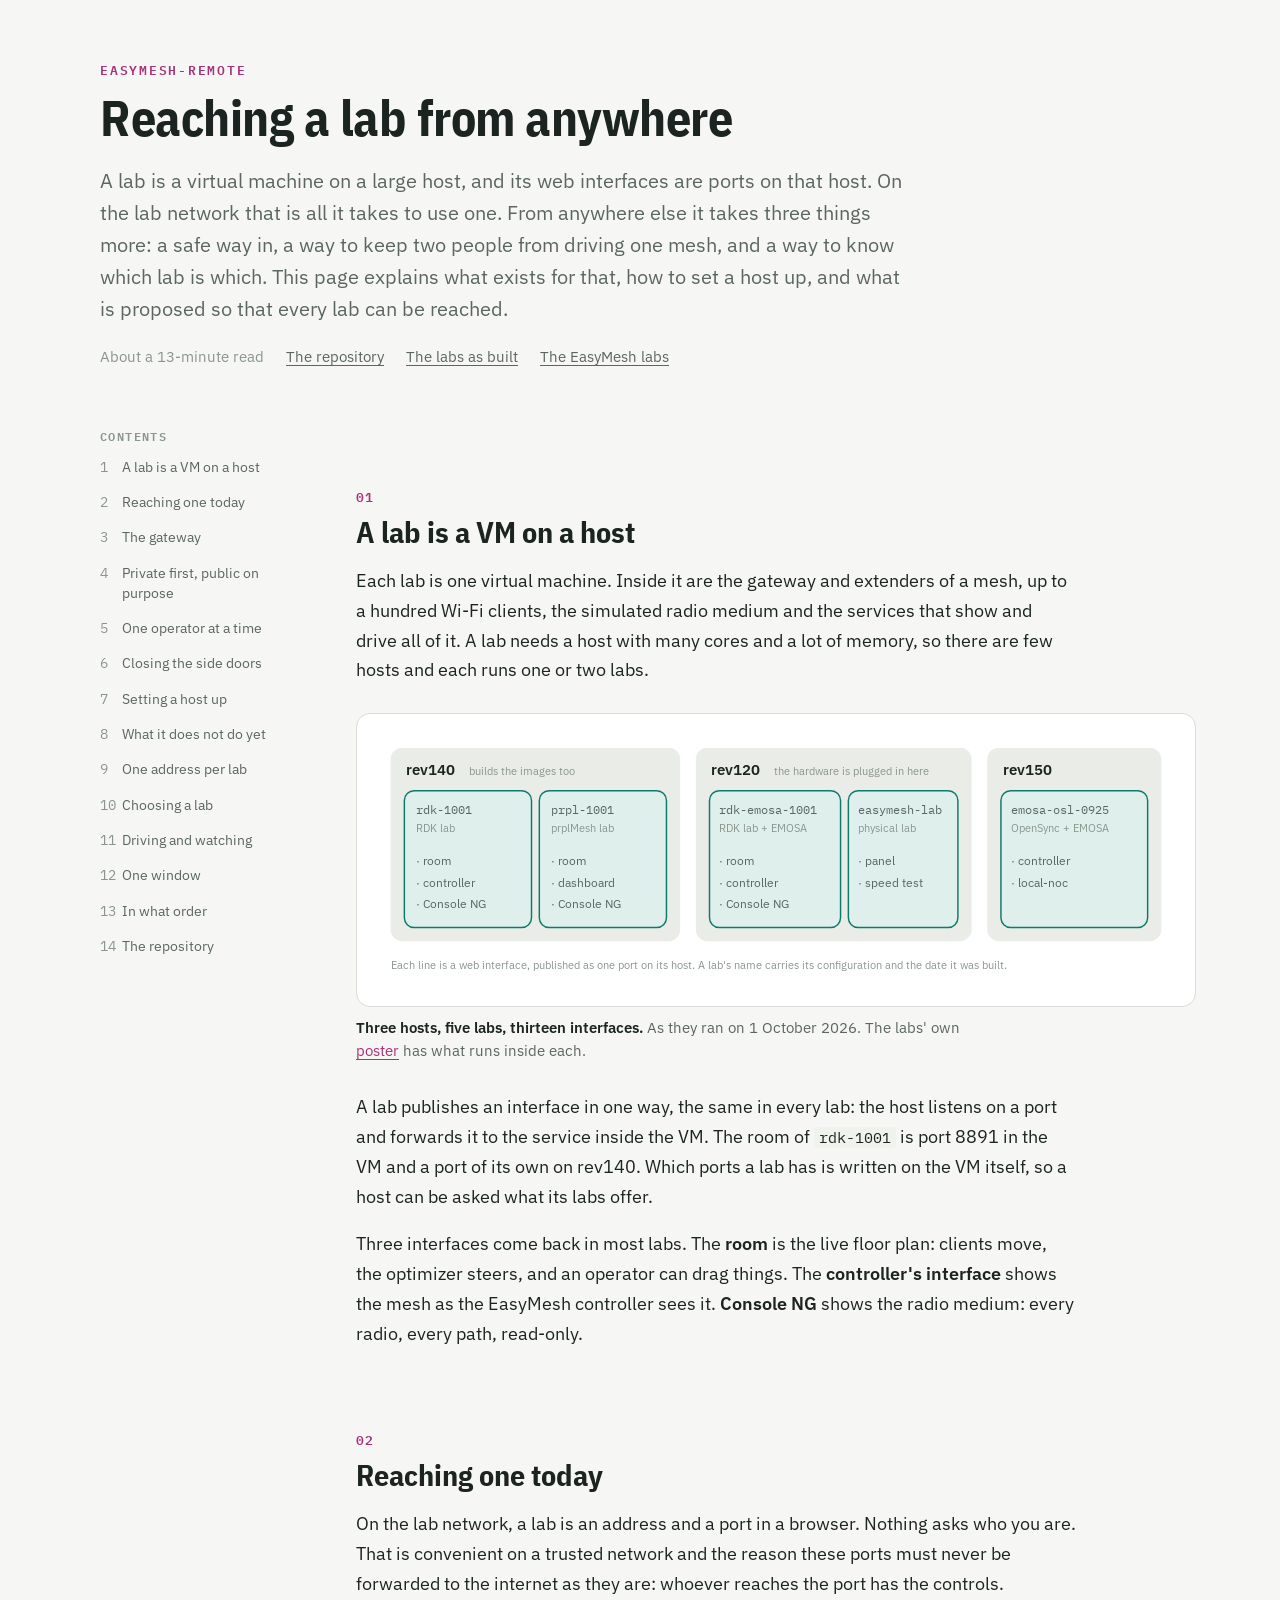
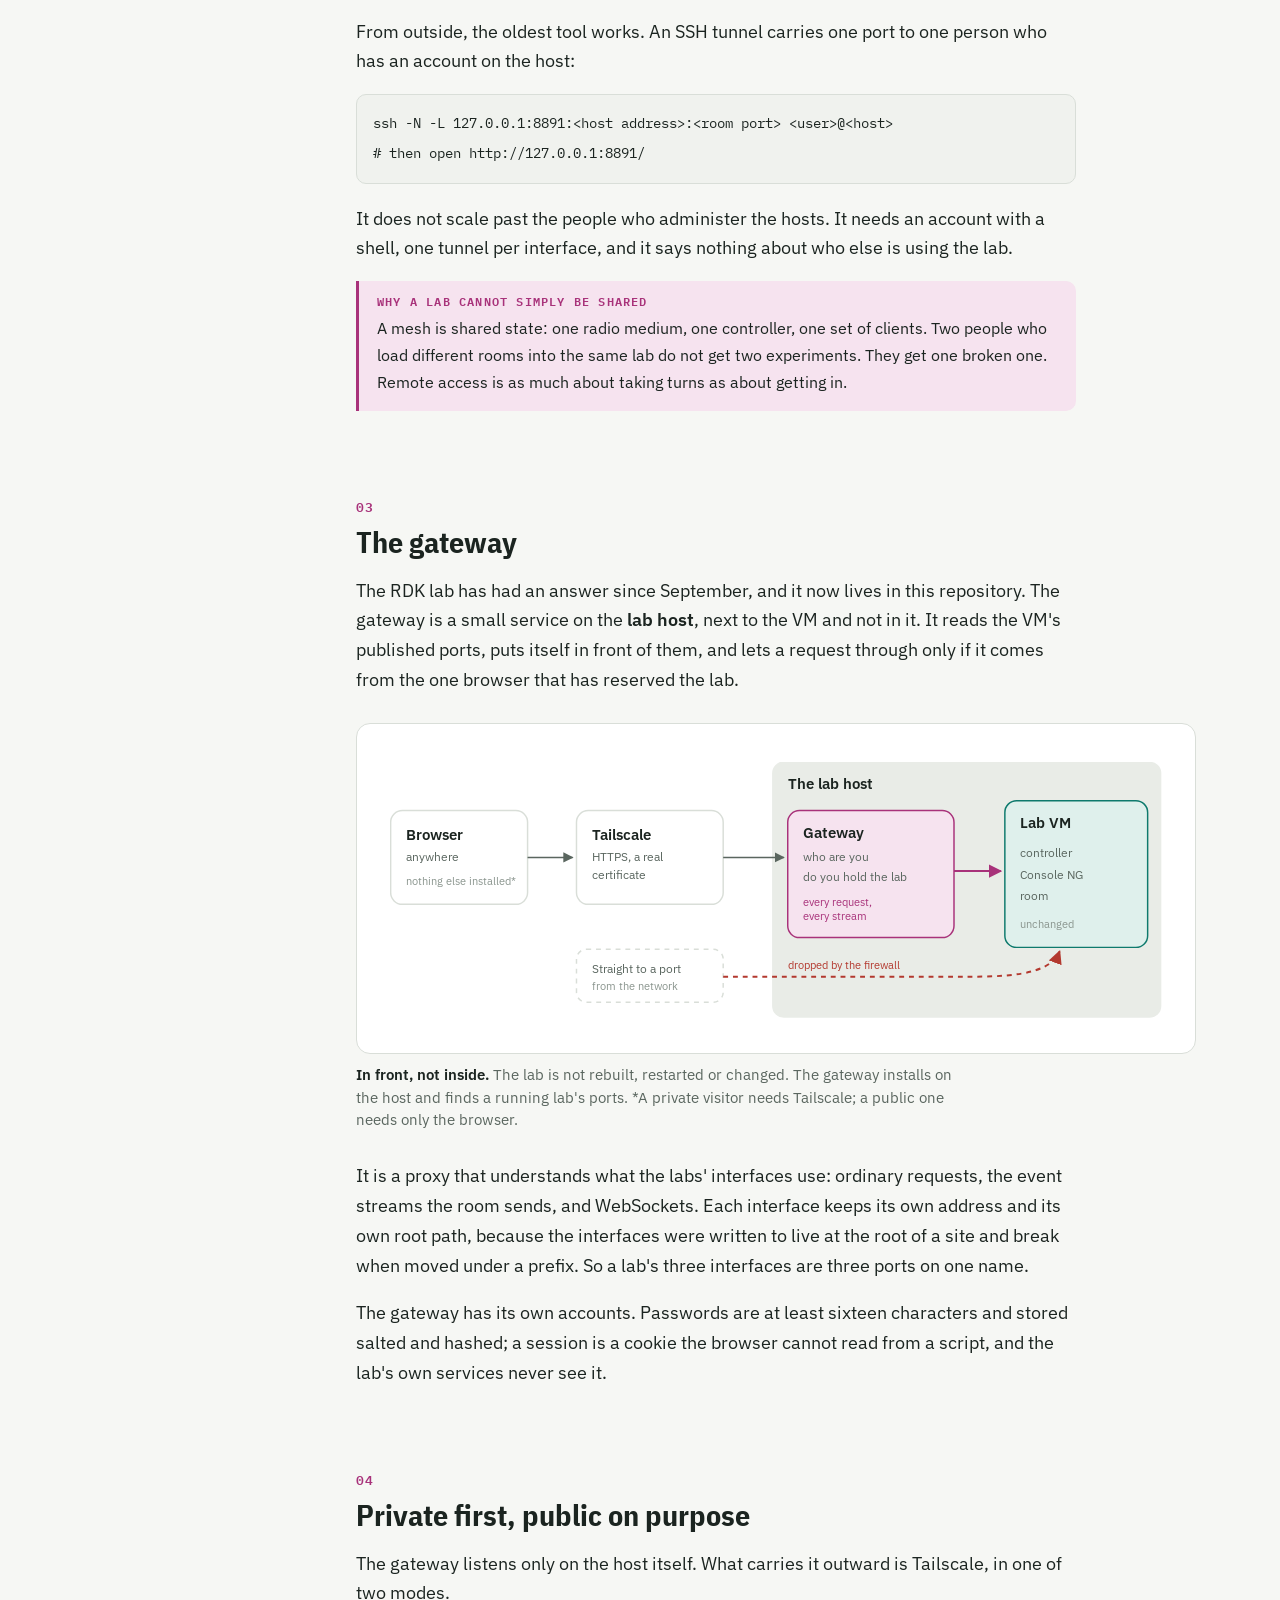
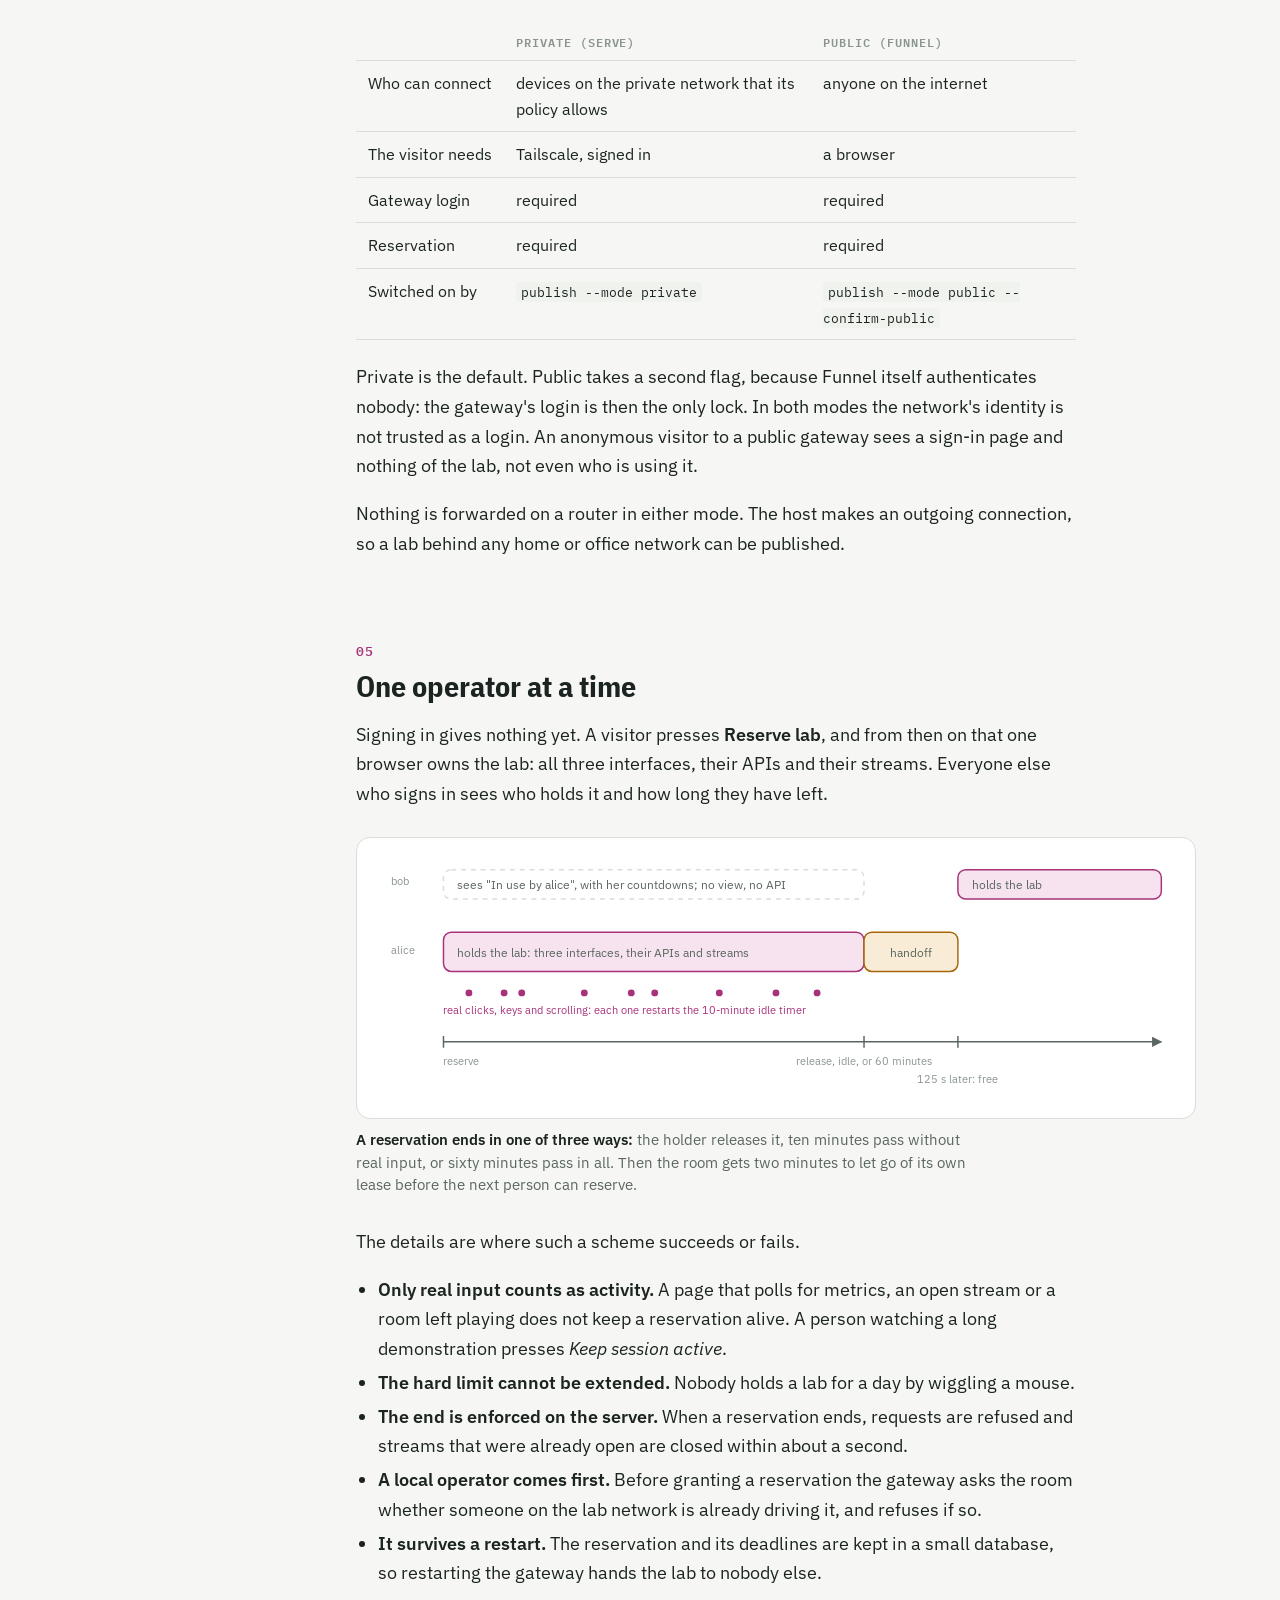
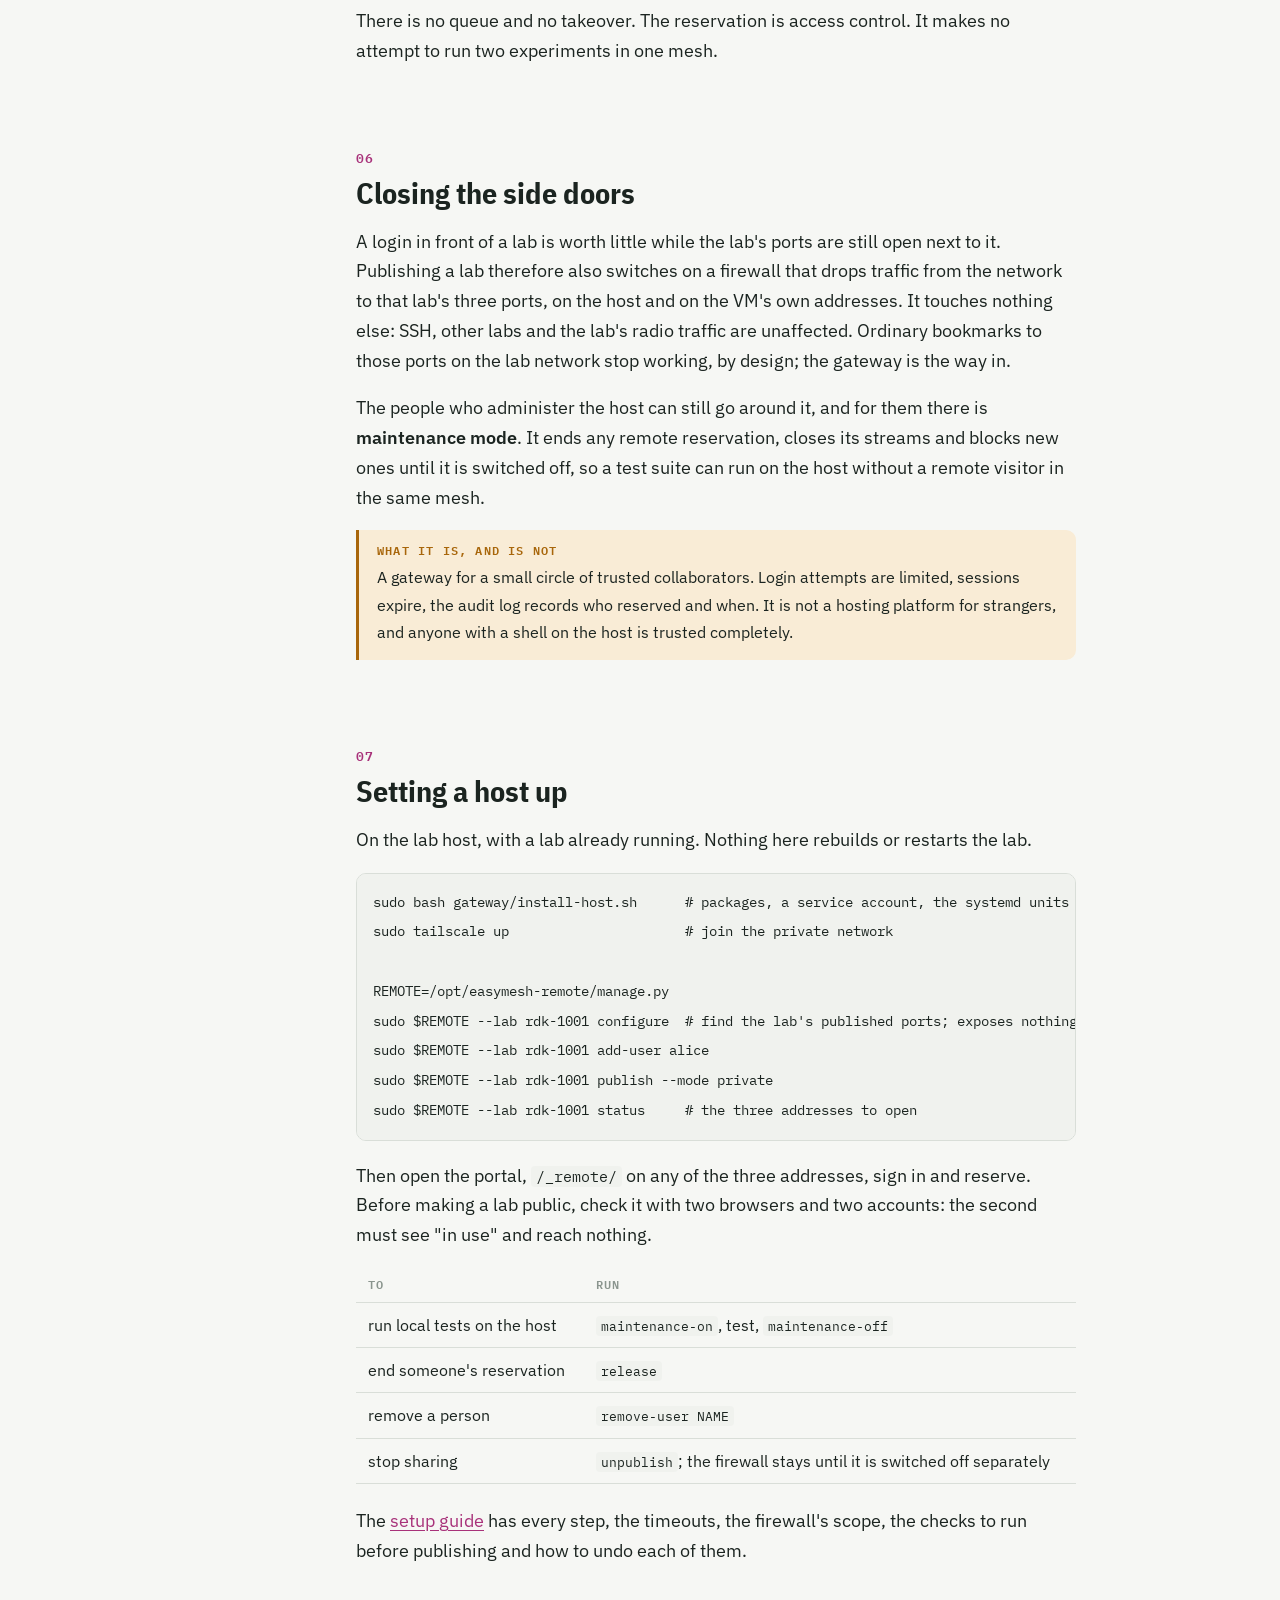
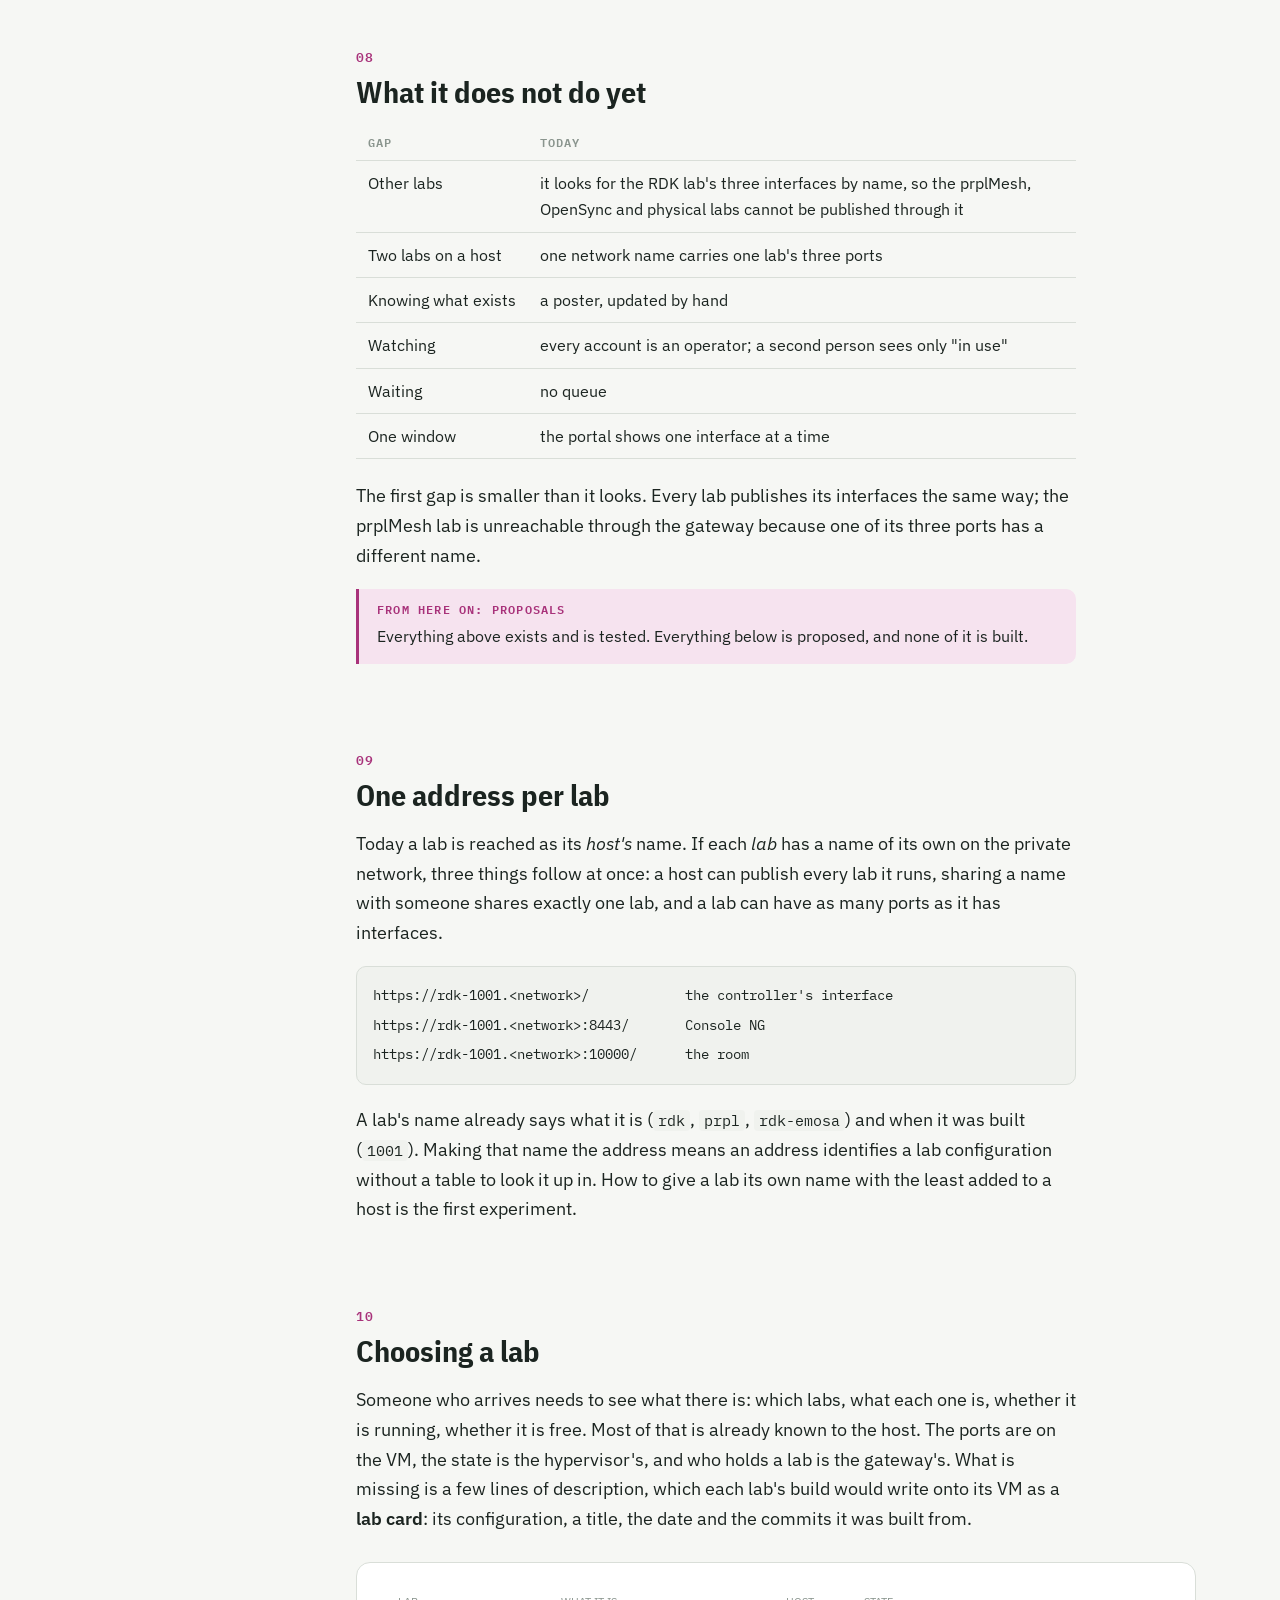
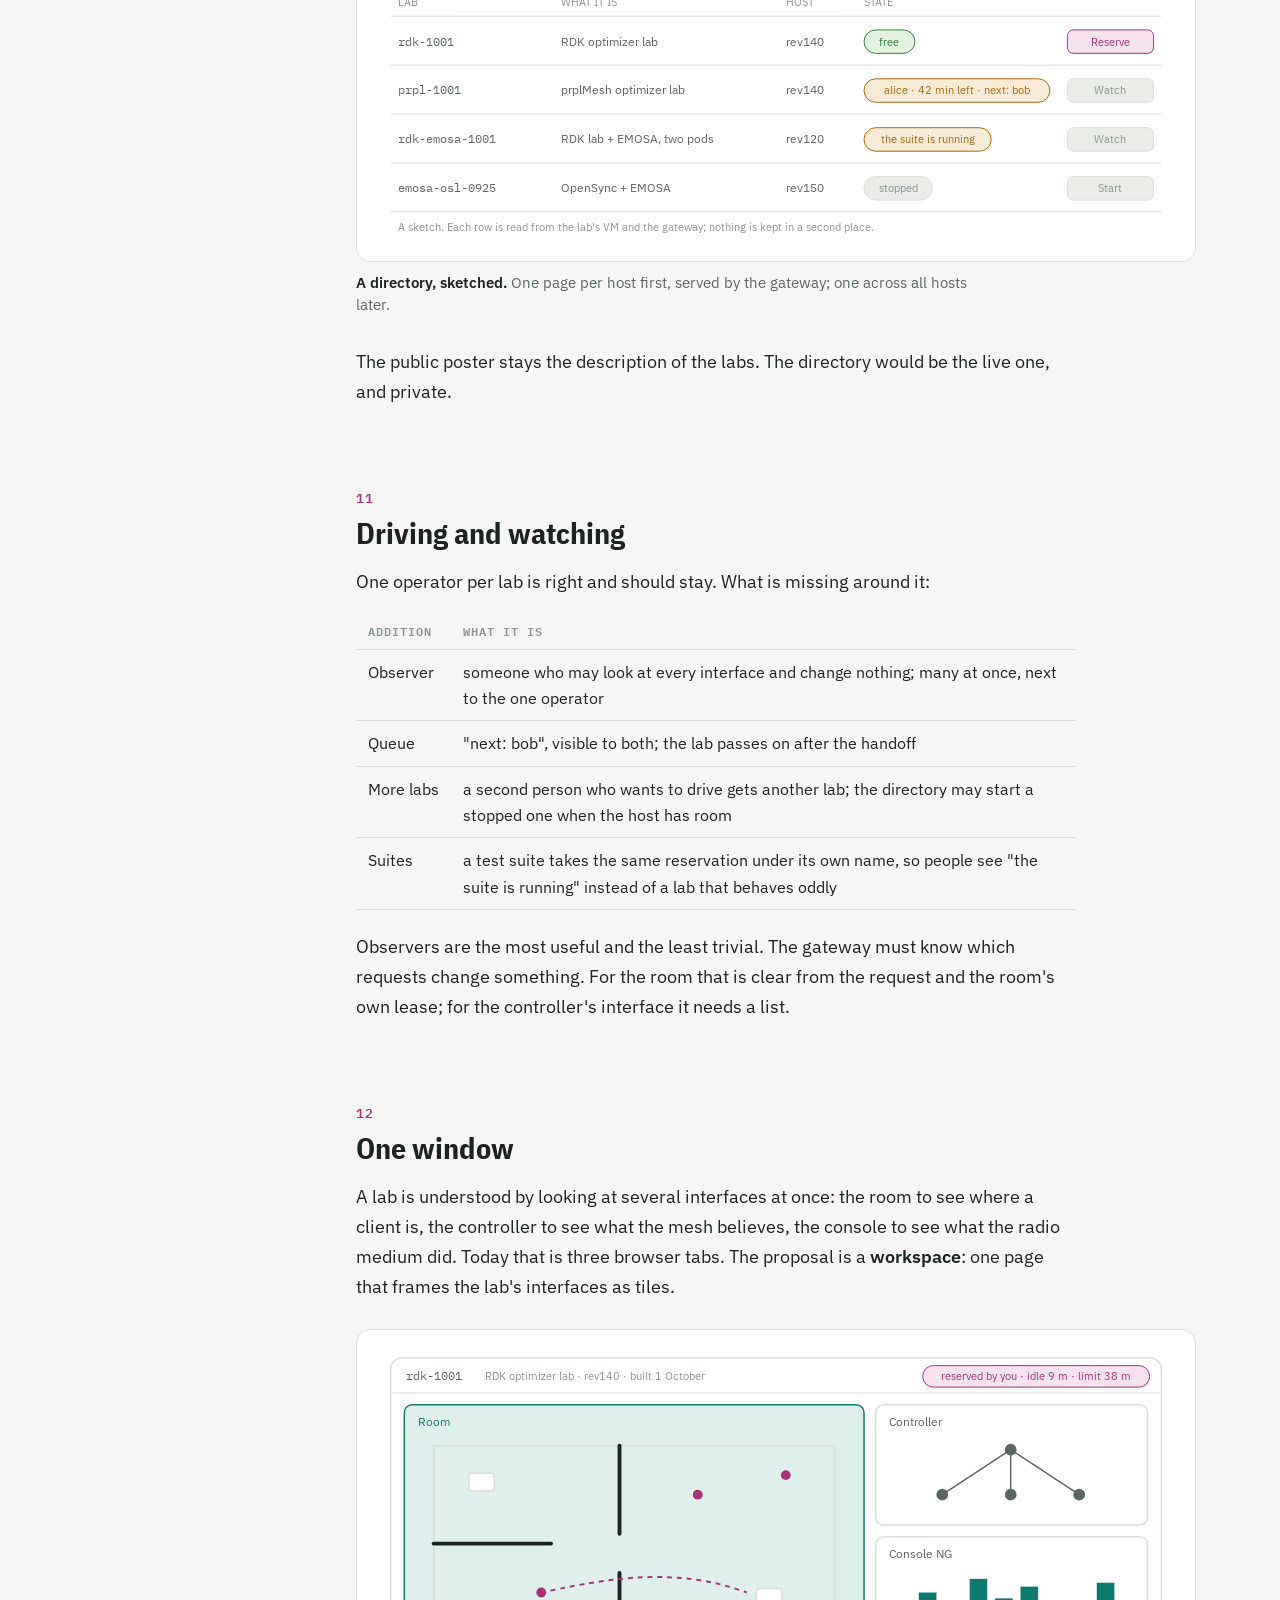
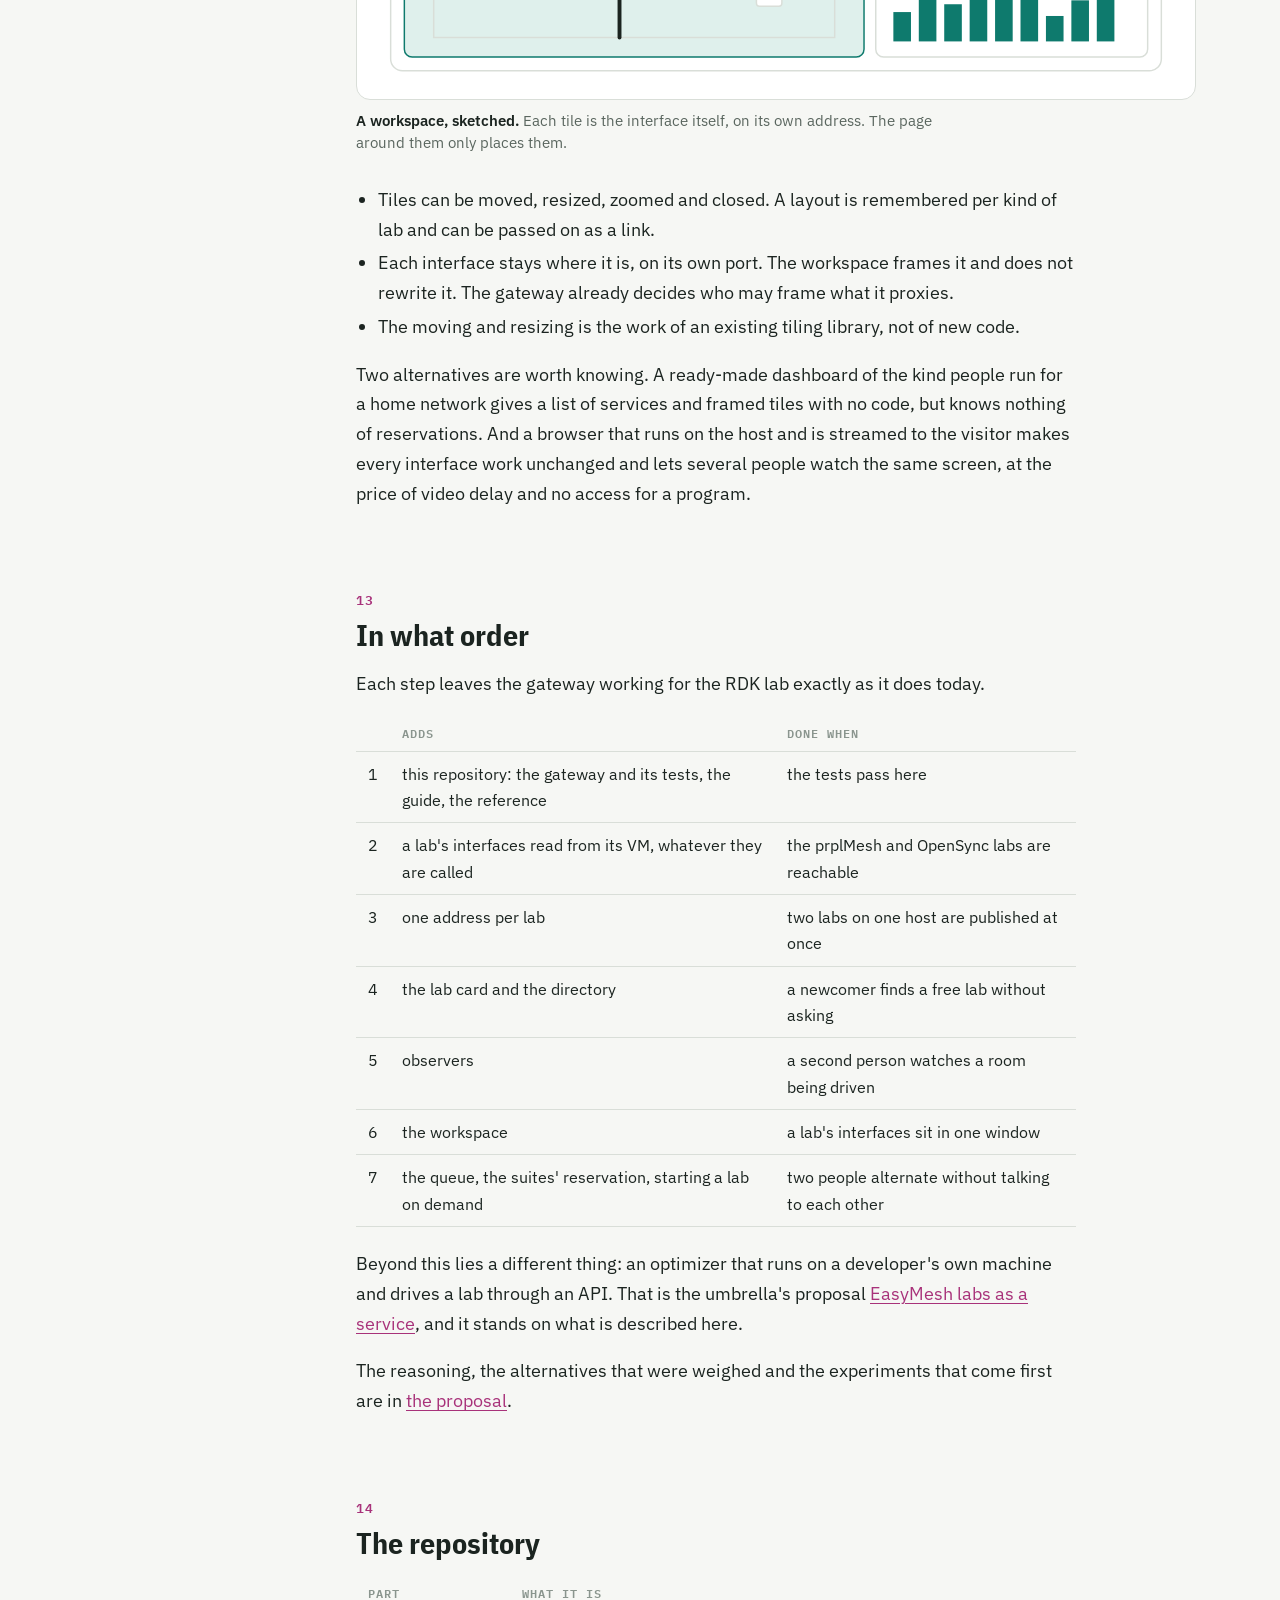
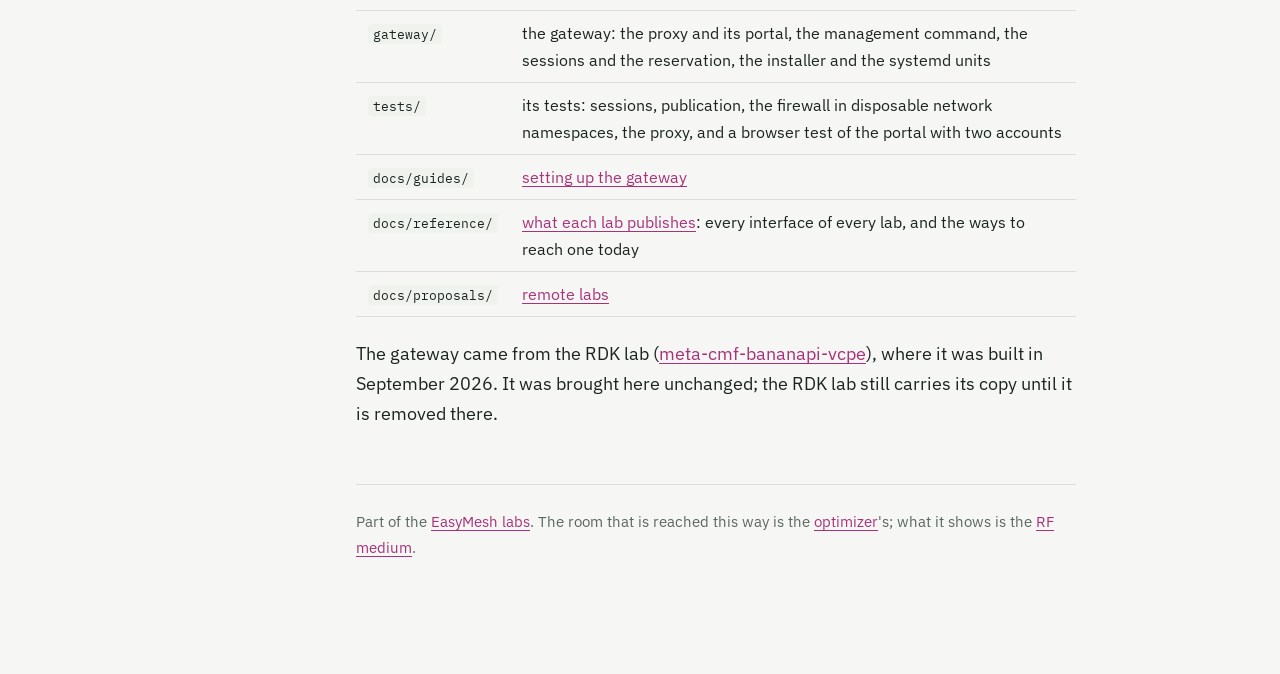
==== site/index.html @ 7b5c9c43 "Remote access: the explainer site, the setup guide, what each lab publishes, the proposal for remote" ====
<!doctype html>
<html lang="en">
<head>
<meta charset="utf-8">
<meta name="viewport" content="width=device-width, initial-scale=1, viewport-fit=cover">
<title>Reaching a lab from anywhere</title>
<meta name="description" content="How an EasyMesh lab is reached from outside the lab network: what a lab publishes, the gateway that puts a login and one reservation in front of it, how to set a lab host up, and what is proposed for every lab.">
<link rel="icon" href="icon.svg" type="image/svg+xml">
<link rel="preconnect" href="https://fonts.googleapis.com">
<link rel="preconnect" href="https://fonts.gstatic.com" crossorigin>
<link rel="stylesheet" href="https://fonts.googleapis.com/css2?family=IBM+Plex+Mono:wght@400;600&family=IBM+Plex+Sans+Condensed:wght@600;700&family=IBM+Plex+Sans:ital,wght@0,400;0,600;1,400&display=swap">
<link rel="stylesheet" href="style.css">
<script src="toc.js" defer></script>
</head>
<body>
<a class="skip" href="#lab">Skip to the article</a>

<svg width="0" height="0" style="position:absolute" aria-hidden="true">
  <defs>
    <marker id="ah" viewBox="0 0 10 10" refX="9" refY="5" markerWidth="7" markerHeight="7" orient="auto-start-reverse">
      <path d="M0,0 L10,5 L0,10 z" class="arrow"/>
    </marker>
    <marker id="ah-accent" viewBox="0 0 10 10" refX="9" refY="5" markerWidth="7" markerHeight="7" orient="auto-start-reverse">
      <path d="M0,0 L10,5 L0,10 z" class="fill-accent"/>
    </marker>
    <marker id="ah-radio" viewBox="0 0 10 10" refX="9" refY="5" markerWidth="7" markerHeight="7" orient="auto-start-reverse">
      <path d="M0,0 L10,5 L0,10 z" class="fill-radio"/>
    </marker>
    <marker id="ah-bad" viewBox="0 0 10 10" refX="9" refY="5" markerWidth="7" markerHeight="7" orient="auto-start-reverse">
      <path d="M0,0 L10,5 L0,10 z" class="fill-bad"/>
    </marker>
  </defs>
</svg>

<div class="page">
<header class="hero">
  <p class="eyebrow">easymesh-remote</p>
  <h1>Reaching a lab from anywhere</h1>
  <p class="lead">A lab is a virtual machine on a large host, and its web interfaces are ports on
  that host. On the lab network that is all it takes to use one. From anywhere else it takes
  three things more: a safe way in, a way to keep two people from driving one mesh, and a way to
  know which lab is which. This page explains what exists for that, how to set a host up, and
  what is proposed so that every lab can be reached.</p>
  <p class="meta"><span>About a 13-minute read</span><a href="https://github.com/boardfarmdevs/easymesh-remote">The repository</a><a href="https://mesh.vcpe.dev/posters/labs.html">The labs as built</a><a href="https://mesh.vcpe.dev/">The EasyMesh labs</a></p>
</header>

<nav class="toc" aria-label="Contents">
  <p>Contents</p>
  <ol>
    <li><a href="#lab">A lab is a VM on a host</a></li>
    <li><a href="#today">Reaching one today</a></li>
    <li><a href="#gateway">The gateway</a></li>
    <li><a href="#private">Private first, public on purpose</a></li>
    <li><a href="#reservation">One operator at a time</a></li>
    <li><a href="#doors">Closing the side doors</a></li>
    <li><a href="#setup">Setting a host up</a></li>
    <li><a href="#limits">What it does not do yet</a></li>
    <li><a href="#address">One address per lab</a></li>
    <li><a href="#choose">Choosing a lab</a></li>
    <li><a href="#together">Driving and watching</a></li>
    <li><a href="#window">One window</a></li>
    <li><a href="#steps">In what order</a></li>
    <li><a href="#repository">The repository</a></li>
  </ol>
</nav>

<article>

<section id="lab">
<h2>A lab is a VM on a host</h2>
<p>Each lab is one virtual machine. Inside it are the gateway and extenders of a mesh, up to a
hundred Wi-Fi clients, the simulated radio medium and the services that show and drive all of
it. A lab needs a host with many cores and a lot of memory, so there are few hosts and each
runs one or two labs.</p>
<figure class="wide" id="fig-map">
<div class="fig">
<svg viewBox="0 0 820 262" role="img" aria-label="Three lab hosts. rev140 runs the RDK and prplMesh optimizer labs, rev120 runs the RDK lab with EMOSA and the physical lab, rev150 runs the OpenSync lab with EMOSA. Each lab lists the web interfaces it publishes.">
  <rect class="box-soft" x="16" y="16" width="296" height="198" rx="12"/>
  <text class="t" x="32" y="44">rev140</text>
  <text class="xs" x="96" y="44">builds the images too</text>
  <rect class="box-radio" x="30" y="60" width="130" height="140" rx="10"/>
  <text class="s mono" x="42" y="84">rdk-1001</text>
  <text class="xs" x="42" y="102">RDK lab</text>
  <text class="s" x="42" y="136">· room</text>
  <text class="s" x="42" y="158">· controller</text>
  <text class="s" x="42" y="180">· Console NG</text>
  <rect class="box-radio" x="168" y="60" width="130" height="140" rx="10"/>
  <text class="s mono" x="180" y="84">prpl-1001</text>
  <text class="xs" x="180" y="102">prplMesh lab</text>
  <text class="s" x="180" y="136">· room</text>
  <text class="s" x="180" y="158">· dashboard</text>
  <text class="s" x="180" y="180">· Console NG</text>

  <rect class="box-soft" x="328" y="16" width="282" height="198" rx="12"/>
  <text class="t" x="344" y="44">rev120</text>
  <text class="xs" x="408" y="44">the hardware is plugged in here</text>
  <rect class="box-radio" x="342" y="60" width="134" height="140" rx="10"/>
  <text class="s mono" x="352" y="84">rdk-emosa-1001</text>
  <text class="xs" x="352" y="102">RDK lab + EMOSA</text>
  <text class="s" x="352" y="136">· room</text>
  <text class="s" x="352" y="158">· controller</text>
  <text class="s" x="352" y="180">· Console NG</text>
  <rect class="box-radio" x="484" y="60" width="112" height="140" rx="10"/>
  <text class="s mono" x="494" y="84">easymesh-lab</text>
  <text class="xs" x="494" y="102">physical lab</text>
  <text class="s" x="494" y="136">· panel</text>
  <text class="s" x="494" y="158">· speed test</text>

  <rect class="box-soft" x="626" y="16" width="178" height="198" rx="12"/>
  <text class="t" x="642" y="44">rev150</text>
  <rect class="box-radio" x="640" y="60" width="150" height="140" rx="10"/>
  <text class="s mono" x="650" y="84">emosa-osl-0925</text>
  <text class="xs" x="650" y="102">OpenSync + EMOSA</text>
  <text class="s" x="650" y="136">· controller</text>
  <text class="s" x="650" y="158">· local-noc</text>

  <text class="xs" x="16" y="242">Each line is a web interface, published as one port on its host. A lab's name carries its configuration and the date it was built.</text>
</svg>
</div>
<figcaption><b>Three hosts, five labs, thirteen interfaces.</b> As they ran on 1 October 2026.
The labs' own <a href="https://mesh.vcpe.dev/posters/labs.html">poster</a> has what runs
inside each.</figcaption>
</figure>
<p>A lab publishes an interface in one way, the same in every lab: the host listens on a port
and forwards it to the service inside the VM. The room of <code>rdk-1001</code> is port 8891
in the VM and a port of its own on rev140. Which ports a lab has is written on the VM itself,
so a host can be asked what its labs offer.</p>
<p>Three interfaces come back in most labs. The <strong>room</strong> is the live floor plan:
clients move, the optimizer steers, and an operator can drag things. The
<strong>controller's interface</strong> shows the mesh as the EasyMesh controller sees it.
<strong>Console NG</strong> shows the radio medium: every radio, every path, read-only.</p>
</section>

<section id="today">
<h2>Reaching one today</h2>
<p>On the lab network, a lab is an address and a port in a browser. Nothing asks who you are.
That is convenient on a trusted network and the reason these ports must never be forwarded to
the internet as they are: whoever reaches the port has the controls.</p>
<p>From outside, the oldest tool works. An SSH tunnel carries one port to one person who has an
account on the host:</p>
<pre><code>ssh -N -L 127.0.0.1:8891:&lt;host address&gt;:&lt;room port&gt; &lt;user&gt;@&lt;host&gt;
# then open http://127.0.0.1:8891/</code></pre>
<p>It does not scale past the people who administer the hosts. It needs an account with a
shell, one tunnel per interface, and it says nothing about who else is using the lab.</p>
<aside class="note"><span class="t">Why a lab cannot simply be shared</span>
<p>A mesh is shared state: one radio medium, one controller, one set of clients. Two people
who load different rooms into the same lab do not get two experiments. They get one broken
one. Remote access is as much about taking turns as about getting in.</p></aside>
</section>

<section id="gateway">
<h2>The gateway</h2>
<p>The RDK lab has had an answer since September, and it now lives in this repository. The
gateway is a small service on the <strong>lab host</strong>, next to the VM and not in it.
It reads the VM's published ports, puts itself in front of them, and lets a request through
only if it comes from the one browser that has reserved the lab.</p>
<figure class="wide" id="fig-gateway">
<div class="fig">
<svg viewBox="0 0 820 300" role="img" aria-label="A browser reaches the gateway on the lab host over Tailscale HTTPS; the gateway checks the login and the reservation and forwards to the lab VM's published ports; direct access to those ports from the network is blocked.">
  <rect class="box" x="16" y="70" width="140" height="96" rx="12"/>
  <text class="t" x="32" y="100">Browser</text>
  <text class="s" x="32" y="122">anywhere</text>
  <text class="xs" x="32" y="146">nothing else installed*</text>

  <rect class="box" x="206" y="70" width="150" height="96" rx="12"/>
  <text class="t" x="222" y="100">Tailscale</text>
  <text class="s" x="222" y="122">HTTPS, a real</text>
  <text class="s" x="222" y="140">certificate</text>

  <rect class="box-soft" x="406" y="20" width="398" height="262" rx="12"/>
  <text class="t" x="422" y="48">The lab host</text>

  <rect class="box-accent" x="422" y="70" width="170" height="130" rx="12"/>
  <text class="t" x="438" y="98">Gateway</text>
  <text class="s" x="438" y="122">who are you</text>
  <text class="s" x="438" y="142">do you hold the lab</text>
  <text class="xs lbl-accent" x="438" y="168">every request,</text>
  <text class="xs lbl-accent" x="438" y="182">every stream</text>

  <rect class="box-radio" x="644" y="60" width="146" height="150" rx="12"/>
  <text class="t" x="660" y="88">Lab VM</text>
  <text class="s" x="660" y="118">controller</text>
  <text class="s" x="660" y="140">Console NG</text>
  <text class="s" x="660" y="162">room</text>
  <text class="xs" x="660" y="190">unchanged</text>

  <path class="ln" d="M156 118 H202" marker-end="url(#ah)"/>
  <path class="ln" d="M356 118 H418" marker-end="url(#ah)"/>
  <path class="ln-accent" d="M592 132 H640" marker-end="url(#ah-accent)"/>

  <rect class="box dash" x="206" y="212" width="150" height="54" rx="10"/>
  <text class="s" x="222" y="236">Straight to a port</text>
  <text class="xs" x="222" y="254">from the network</text>
  <path class="ln-bad dash" d="M356 240 H600 C 640 240, 690 240, 700 214" marker-end="url(#ah-bad)"/>
  <text class="xs lbl-bad" x="480" y="232" text-anchor="middle">dropped by the firewall</text>
</svg>
</div>
<figcaption><b>In front, not inside.</b> The lab is not rebuilt, restarted or changed. The
gateway installs on the host and finds a running lab's ports. *A private visitor needs
Tailscale; a public one needs only the browser.</figcaption>
</figure>
<p>It is a proxy that understands what the labs' interfaces use: ordinary requests, the event
streams the room sends, and WebSockets. Each interface keeps its own address and its own root
path, because the interfaces were written to live at the root of a site and break when moved
under a prefix. So a lab's three interfaces are three ports on one name.</p>
<p>The gateway has its own accounts. Passwords are at least sixteen characters and stored
salted and hashed; a session is a cookie the browser cannot read from a script, and the lab's
own services never see it.</p>
</section>

<section id="private">
<h2>Private first, public on purpose</h2>
<p>The gateway listens only on the host itself. What carries it outward is Tailscale, in one
of two modes.</p>
<div class="table-wrap"><table>
<thead><tr><th></th><th>Private (Serve)</th><th>Public (Funnel)</th></tr></thead>
<tbody>
<tr><td>Who can connect</td><td>devices on the private network that its policy allows</td><td>anyone on the internet</td></tr>
<tr><td>The visitor needs</td><td>Tailscale, signed in</td><td>a browser</td></tr>
<tr><td>Gateway login</td><td>required</td><td>required</td></tr>
<tr><td>Reservation</td><td>required</td><td>required</td></tr>
<tr><td>Switched on by</td><td><code>publish --mode private</code></td><td><code>publish --mode public --confirm-public</code></td></tr>
</tbody></table></div>
<p>Private is the default. Public takes a second flag, because Funnel itself authenticates
nobody: the gateway's login is then the only lock. In both modes the network's identity is
not trusted as a login. An anonymous visitor to a public gateway sees a sign-in page and
nothing of the lab, not even who is using it.</p>
<p>Nothing is forwarded on a router in either mode. The host makes an outgoing connection,
so a lab behind any home or office network can be published.</p>
</section>

<section id="reservation">
<h2>One operator at a time</h2>
<p>Signing in gives nothing yet. A visitor presses <strong>Reserve lab</strong>, and from then
on that one browser owns the lab: all three interfaces, their APIs and their streams. Everyone
else who signs in sees who holds it and how long they have left.</p>
<figure class="wide" id="fig-timeline">
<div class="fig">
<svg viewBox="0 0 820 250" role="img" aria-label="A timeline: alice reserves the lab and holds it while she is active, up to a hard limit; after she releases there is a short handoff; then bob can reserve. While alice holds it, bob sees that it is in use.">
  <text class="xs" x="16" y="30">bob</text>
  <rect class="box dash" x="70" y="14" width="430" height="30" rx="8"/>
  <text class="s" x="84" y="34">sees "In use by alice", with her countdowns; no view, no API</text>
  <rect class="box-accent" x="596" y="14" width="208" height="30" rx="8"/>
  <text class="s" x="610" y="34">holds the lab</text>

  <text class="xs" x="16" y="100">alice</text>
  <rect class="box-accent" x="70" y="78" width="430" height="40" rx="8"/>
  <text class="s" x="84" y="103">holds the lab: three interfaces, their APIs and streams</text>
  <rect class="box-warn" x="500" y="78" width="96" height="40" rx="8"/>
  <text class="s" x="548" y="103" text-anchor="middle">handoff</text>

  <g class="fill-accent">
    <circle cx="96" cy="140" r="3.5"/><circle cx="132" cy="140" r="3.5"/><circle cx="150" cy="140" r="3.5"/>
    <circle cx="214" cy="140" r="3.5"/><circle cx="262" cy="140" r="3.5"/><circle cx="286" cy="140" r="3.5"/>
    <circle cx="352" cy="140" r="3.5"/><circle cx="410" cy="140" r="3.5"/><circle cx="452" cy="140" r="3.5"/>
  </g>
  <text class="xs lbl-accent" x="70" y="162">real clicks, keys and scrolling: each one restarts the 10-minute idle timer</text>

  <path class="ln" d="M70 190 H804" marker-end="url(#ah)"/>
  <path class="ln" d="M70 184 V196"/>
  <path class="ln" d="M500 184 V196"/>
  <path class="ln" d="M596 184 V196"/>
  <text class="xs" x="70" y="214">reserve</text>
  <text class="xs" x="500" y="214" text-anchor="middle">release, idle, or 60 minutes</text>
  <text class="xs" x="596" y="232" text-anchor="middle">125 s later: free</text>
</svg>
</div>
<figcaption><b>A reservation ends in one of three ways:</b> the holder releases it, ten minutes
pass without real input, or sixty minutes pass in all. Then the room gets two minutes to let go
of its own lease before the next person can reserve.</figcaption>
</figure>
<p>The details are where such a scheme succeeds or fails.</p>
<ul>
  <li><strong>Only real input counts as activity.</strong> A page that polls for metrics, an
  open stream or a room left playing does not keep a reservation alive. A person watching a
  long demonstration presses <em>Keep session active</em>.</li>
  <li><strong>The hard limit cannot be extended.</strong> Nobody holds a lab for a day by
  wiggling a mouse.</li>
  <li><strong>The end is enforced on the server.</strong> When a reservation ends, requests
  are refused and streams that were already open are closed within about a second.</li>
  <li><strong>A local operator comes first.</strong> Before granting a reservation the gateway
  asks the room whether someone on the lab network is already driving it, and refuses if so.</li>
  <li><strong>It survives a restart.</strong> The reservation and its deadlines are kept in a
  small database, so restarting the gateway hands the lab to nobody else.</li>
</ul>
<p>There is no queue and no takeover. The reservation is access control. It makes no attempt
to run two experiments in one mesh.</p>
</section>

<section id="doors">
<h2>Closing the side doors</h2>
<p>A login in front of a lab is worth little while the lab's ports are still open next to it.
Publishing a lab therefore also switches on a firewall that drops traffic from the network to
that lab's three ports, on the host and on the VM's own addresses. It touches nothing else:
SSH, other labs and the lab's radio traffic are unaffected. Ordinary bookmarks to those ports
on the lab network stop working, by design; the gateway is the way in.</p>
<p>The people who administer the host can still go around it, and for them there is
<strong>maintenance mode</strong>. It ends any remote reservation, closes its streams and
blocks new ones until it is switched off, so a test suite can run on the host without a remote
visitor in the same mesh.</p>
<aside class="note limit"><span class="t">What it is, and is not</span>
<p>A gateway for a small circle of trusted collaborators. Login attempts are limited, sessions
expire, the audit log records who reserved and when. It is not a hosting platform for
strangers, and anyone with a shell on the host is trusted completely.</p></aside>
</section>

<section id="setup">
<h2>Setting a host up</h2>
<p>On the lab host, with a lab already running. Nothing here rebuilds or restarts the lab.</p>
<pre><code>sudo bash gateway/install-host.sh      # packages, a service account, the systemd units
sudo tailscale up                      # join the private network

REMOTE=/opt/easymesh-remote/manage.py
sudo $REMOTE --lab rdk-1001 configure  # find the lab's published ports; exposes nothing
sudo $REMOTE --lab rdk-1001 add-user alice
sudo $REMOTE --lab rdk-1001 publish --mode private
sudo $REMOTE --lab rdk-1001 status     # the three addresses to open</code></pre>
<p>Then open the portal, <code>/_remote/</code> on any of the three addresses, sign in and
reserve. Before making a lab public, check it with two browsers and two accounts: the second
must see "in use" and reach nothing.</p>
<div class="table-wrap"><table>
<thead><tr><th>To</th><th>Run</th></tr></thead>
<tbody>
<tr><td>run local tests on the host</td><td><code>maintenance-on</code>, test, <code>maintenance-off</code></td></tr>
<tr><td>end someone's reservation</td><td><code>release</code></td></tr>
<tr><td>remove a person</td><td><code>remove-user NAME</code></td></tr>
<tr><td>stop sharing</td><td><code>unpublish</code>; the firewall stays until it is switched off separately</td></tr>
</tbody></table></div>
<p>The <a href="https://github.com/boardfarmdevs/easymesh-remote/blob/main/docs/guides/setup.md">setup
guide</a> has every step, the timeouts, the firewall's scope, the checks to run before
publishing and how to undo each of them.</p>
</section>

<section id="limits">
<h2>What it does not do yet</h2>
<div class="table-wrap"><table>
<thead><tr><th>Gap</th><th>Today</th></tr></thead>
<tbody>
<tr><td>Other labs</td><td>it looks for the RDK lab's three interfaces by name, so the prplMesh, OpenSync and physical labs cannot be published through it</td></tr>
<tr><td>Two labs on a host</td><td>one network name carries one lab's three ports</td></tr>
<tr><td>Knowing what exists</td><td>a poster, updated by hand</td></tr>
<tr><td>Watching</td><td>every account is an operator; a second person sees only "in use"</td></tr>
<tr><td>Waiting</td><td>no queue</td></tr>
<tr><td>One window</td><td>the portal shows one interface at a time</td></tr>
</tbody></table></div>
<p>The first gap is smaller than it looks. Every lab publishes its interfaces the same way;
the prplMesh lab is unreachable through the gateway because one of its three ports has a
different name.</p>
<aside class="note"><span class="t">From here on: proposals</span>
<p>Everything above exists and is tested. Everything below is proposed, and none of it is
built.</p></aside>
</section>

<section id="address">
<h2>One address per lab</h2>
<p>Today a lab is reached as its <em>host's</em> name. If each <em>lab</em> has a name of its
own on the private network, three things follow at once: a host can publish every lab it
runs, sharing a name with someone shares exactly one lab, and a lab can have as many ports as
it has interfaces.</p>
<pre><code>https://rdk-1001.&lt;network&gt;/            the controller's interface
https://rdk-1001.&lt;network&gt;:8443/       Console NG
https://rdk-1001.&lt;network&gt;:10000/      the room</code></pre>
<p>A lab's name already says what it is (<code>rdk</code>, <code>prpl</code>,
<code>rdk-emosa</code>) and when it was built (<code>1001</code>). Making that name the
address means an address identifies a lab configuration without a table to look it up in.
How to give a lab its own name with the least added to a host is the first experiment.</p>
</section>

<section id="choose">
<h2>Choosing a lab</h2>
<p>Someone who arrives needs to see what there is: which labs, what each one is, whether it
is running, whether it is free. Most of that is already known to the host. The ports are on
the VM, the state is the hypervisor's, and who holds a lab is the gateway's. What is missing
is a few lines of description, which each lab's build would write onto its VM as a
<strong>lab card</strong>: its configuration, a title, the date and the commits it was built
from.</p>
<figure class="wide" id="fig-directory">
<div class="fig">
<svg viewBox="0 0 820 268" role="img" aria-label="A sketch of a directory page: four labs with their host, what they are, their state and one action each: reserve a free lab, watch or queue for one in use, start a stopped one.">
  <text class="xs" x="24" y="26">LAB</text>
  <text class="xs" x="190" y="26">WHAT IT IS</text>
  <text class="xs" x="420" y="26">HOST</text>
  <text class="xs" x="500" y="26">STATE</text>
  <path class="rule" d="M16 36 H804"/>

  <text class="s mono" x="24" y="66">rdk-1001</text>
  <text class="s" x="190" y="66">RDK optimizer lab</text>
  <text class="s" x="420" y="66">rev140</text>
  <rect class="pill-good" x="500" y="50" width="52" height="24" rx="12"/>
  <text class="xs lbl-good" x="526" y="66" text-anchor="middle">free</text>
  <rect class="pill-accent" x="708" y="50" width="88" height="24" rx="6"/>
  <text class="xs lbl-accent" x="752" y="66" text-anchor="middle">Reserve</text>
  <path class="rule" d="M16 86 H804"/>

  <text class="s mono" x="24" y="116">prpl-1001</text>
  <text class="s" x="190" y="116">prplMesh optimizer lab</text>
  <text class="s" x="420" y="116">rev140</text>
  <rect class="pill-warn" x="500" y="100" width="190" height="24" rx="12"/>
  <text class="xs lbl-warn" x="595" y="116" text-anchor="middle">alice · 42 min left · next: bob</text>
  <rect class="pill-muted" x="708" y="100" width="88" height="24" rx="6"/>
  <text class="xs" x="752" y="116" text-anchor="middle">Watch</text>
  <path class="rule" d="M16 136 H804"/>

  <text class="s mono" x="24" y="166">rdk-emosa-1001</text>
  <text class="s" x="190" y="166">RDK lab + EMOSA, two pods</text>
  <text class="s" x="420" y="166">rev120</text>
  <rect class="pill-warn" x="500" y="150" width="130" height="24" rx="12"/>
  <text class="xs lbl-warn" x="565" y="166" text-anchor="middle">the suite is running</text>
  <rect class="pill-muted" x="708" y="150" width="88" height="24" rx="6"/>
  <text class="xs" x="752" y="166" text-anchor="middle">Watch</text>
  <path class="rule" d="M16 186 H804"/>

  <text class="s mono" x="24" y="216">emosa-osl-0925</text>
  <text class="s" x="190" y="216">OpenSync + EMOSA</text>
  <text class="s" x="420" y="216">rev150</text>
  <rect class="pill-muted" x="500" y="200" width="70" height="24" rx="12"/>
  <text class="xs" x="535" y="216" text-anchor="middle">stopped</text>
  <rect class="pill-muted" x="708" y="200" width="88" height="24" rx="6"/>
  <text class="xs" x="752" y="216" text-anchor="middle">Start</text>
  <path class="rule" d="M16 236 H804"/>
  <text class="xs" x="24" y="256">A sketch. Each row is read from the lab's VM and the gateway; nothing is kept in a second place.</text>
</svg>
</div>
<figcaption><b>A directory, sketched.</b> One page per host first, served by the gateway; one
across all hosts later.</figcaption>
</figure>
<p>The public poster stays the description of the labs. The directory would be the live one,
and private.</p>
</section>

<section id="together">
<h2>Driving and watching</h2>
<p>One operator per lab is right and should stay. What is missing around it:</p>
<div class="table-wrap"><table>
<thead><tr><th>Addition</th><th>What it is</th></tr></thead>
<tbody>
<tr><td>Observer</td><td>someone who may look at every interface and change nothing; many at once, next to the one operator</td></tr>
<tr><td>Queue</td><td>"next: bob", visible to both; the lab passes on after the handoff</td></tr>
<tr><td>More labs</td><td>a second person who wants to drive gets another lab; the directory may start a stopped one when the host has room</td></tr>
<tr><td>Suites</td><td>a test suite takes the same reservation under its own name, so people see "the suite is running" instead of a lab that behaves oddly</td></tr>
</tbody></table></div>
<p>Observers are the most useful and the least trivial. The gateway must know which requests
change something. For the room that is clear from the request and the room's own lease; for
the controller's interface it needs a list.</p>
</section>

<section id="window">
<h2>One window</h2>
<p>A lab is understood by looking at several interfaces at once: the room to see where a
client is, the controller to see what the mesh believes, the console to see what the radio
medium did. Today that is three browser tabs. The proposal is a <strong>workspace</strong>:
one page that frames the lab's interfaces as tiles.</p>
<figure class="wide" id="fig-workspace">
<div class="fig">
<svg viewBox="0 0 820 340" role="img" aria-label="A sketch of a workspace: a header with the lab's name and the reservation, and three tiles: the room, large, with the controller's topology and Console NG beside it.">
  <rect class="box" x="16" y="10" width="788" height="320" rx="12"/>
  <path class="rule" d="M16 46 H804"/>
  <text class="s mono" x="32" y="33">rdk-1001</text>
  <text class="xs" x="112" y="33">RDK optimizer lab · rev140 · built 1 October</text>
  <rect class="pill-accent" x="560" y="18" width="232" height="22" rx="11"/>
  <text class="xs lbl-accent" x="676" y="33" text-anchor="middle">reserved by you · idle 9 m · limit 38 m</text>

  <rect class="box-radio" x="30" y="58" width="470" height="258" rx="8"/>
  <text class="s lbl-radio" x="44" y="80">Room</text>
  <path class="ln-faint" d="M60 100 H470 V296 H60 Z"/>
  <path class="wall" d="M250 100 V190"/>
  <path class="wall" d="M250 230 V296"/>
  <path class="wall" d="M60 200 H180"/>
  <rect class="box" x="96" y="128" width="26" height="18" rx="3"/>
  <rect class="box" x="390" y="246" width="26" height="18" rx="3"/>
  <circle class="fill-accent" cx="170" cy="250" r="5"/>
  <circle class="fill-accent" cx="330" cy="150" r="5"/>
  <circle class="fill-accent" cx="420" cy="130" r="5"/>
  <path class="ln-accent dash" d="M170 250 C 220 240, 300 220, 380 250"/>

  <rect class="box" x="512" y="58" width="278" height="123" rx="8"/>
  <text class="s" x="526" y="80">Controller</text>
  <circle class="fill-muted" cx="650" cy="104" r="6"/>
  <circle class="fill-muted" cx="580" cy="150" r="6"/>
  <circle class="fill-muted" cx="650" cy="150" r="6"/>
  <circle class="fill-muted" cx="720" cy="150" r="6"/>
  <path class="ln" d="M650 104 L580 150 M650 104 V150 M650 104 L720 150"/>

  <rect class="box" x="512" y="193" width="278" height="123" rx="8"/>
  <text class="s" x="526" y="215">Console NG</text>
  <g class="fill-radio">
    <rect x="530" y="270" width="18" height="30"/><rect x="556" y="250" width="18" height="50"/>
    <rect x="582" y="262" width="18" height="38"/><rect x="608" y="236" width="18" height="64"/>
    <rect x="634" y="256" width="18" height="44"/><rect x="660" y="244" width="18" height="56"/>
    <rect x="686" y="274" width="18" height="26"/><rect x="712" y="258" width="18" height="42"/>
    <rect x="738" y="240" width="18" height="60"/>
  </g>
</svg>
</div>
<figcaption><b>A workspace, sketched.</b> Each tile is the interface itself, on its own
address. The page around them only places them.</figcaption>
</figure>
<ul>
  <li>Tiles can be moved, resized, zoomed and closed. A layout is remembered per kind of lab
  and can be passed on as a link.</li>
  <li>Each interface stays where it is, on its own port. The workspace frames it and does not
  rewrite it. The gateway already decides who may frame what it proxies.</li>
  <li>The moving and resizing is the work of an existing tiling library, not of new code.</li>
</ul>
<p>Two alternatives are worth knowing. A ready-made dashboard of the kind people run for a
home network gives a list of services and framed tiles with no code, but knows nothing of
reservations. And a browser that runs on the host and is streamed to the visitor makes every
interface work unchanged and lets several people watch the same screen, at the price of
video delay and no access for a program.</p>
</section>

<section id="steps">
<h2>In what order</h2>
<p>Each step leaves the gateway working for the RDK lab exactly as it does today.</p>
<div class="table-wrap"><table>
<thead><tr><th></th><th>Adds</th><th>Done when</th></tr></thead>
<tbody>
<tr><td class="num">1</td><td>this repository: the gateway and its tests, the guide, the reference</td><td>the tests pass here</td></tr>
<tr><td class="num">2</td><td>a lab's interfaces read from its VM, whatever they are called</td><td>the prplMesh and OpenSync labs are reachable</td></tr>
<tr><td class="num">3</td><td>one address per lab</td><td>two labs on one host are published at once</td></tr>
<tr><td class="num">4</td><td>the lab card and the directory</td><td>a newcomer finds a free lab without asking</td></tr>
<tr><td class="num">5</td><td>observers</td><td>a second person watches a room being driven</td></tr>
<tr><td class="num">6</td><td>the workspace</td><td>a lab's interfaces sit in one window</td></tr>
<tr><td class="num">7</td><td>the queue, the suites' reservation, starting a lab on demand</td><td>two people alternate without talking to each other</td></tr>
</tbody></table></div>
<p>Beyond this lies a different thing: an optimizer that runs on a developer's own machine
and drives a lab through an API. That is the umbrella's proposal
<a href="https://github.com/boardfarmdevs/easymesh-labs/blob/main/docs/proposals/labs-as-a-service.md">EasyMesh
labs as a service</a>, and it stands on what is described here.</p>
<p>The reasoning, the alternatives that were weighed and the experiments that come first are
in <a href="https://github.com/boardfarmdevs/easymesh-remote/blob/main/docs/proposals/remote-labs.md">the
proposal</a>.</p>
</section>

<section id="repository">
<h2>The repository</h2>
<div class="table-wrap"><table>
<thead><tr><th>Part</th><th>What it is</th></tr></thead>
<tbody>
<tr><td><code>gateway/</code></td><td>the gateway: the proxy and its portal, the management command, the sessions and the reservation, the installer and the systemd units</td></tr>
<tr><td><code>tests/</code></td><td>its tests: sessions, publication, the firewall in disposable network namespaces, the proxy, and a browser test of the portal with two accounts</td></tr>
<tr><td><code>docs/guides/</code></td><td><a href="https://github.com/boardfarmdevs/easymesh-remote/blob/main/docs/guides/setup.md">setting up the gateway</a></td></tr>
<tr><td><code>docs/reference/</code></td><td><a href="https://github.com/boardfarmdevs/easymesh-remote/blob/main/docs/reference/lab-endpoints.md">what each lab publishes</a>: every interface of every lab, and the ways to reach one today</td></tr>
<tr><td><code>docs/proposals/</code></td><td><a href="https://github.com/boardfarmdevs/easymesh-remote/blob/main/docs/proposals/remote-labs.md">remote labs</a></td></tr>
</tbody></table></div>
<p>The gateway came from the RDK lab
(<a href="https://vcpe.dev/meta-cmf-bananapi-vcpe/">meta-cmf-bananapi-vcpe</a>), where it was
built in September 2026. It was brought here unchanged; the RDK lab still
carries its copy until it is removed there.</p>
<footer class="end">
<p>Part of the <a href="https://mesh.vcpe.dev/">EasyMesh labs</a>. The room that is reached
this way is the <a href="https://vcpe.dev/easymesh-optimizer/">optimizer</a>'s; what it shows
is the <a href="https://vcpe.dev/easymesh-medium/">RF medium</a>.</p>
</footer>
</section>

</article>
</div>
</body>
</html>
---- site/style.css ----
/* easymesh-remote's site: one long explainer, its diagrams inline SVG drawn with the tokens below. */
:root {
  --bg: #f6f7f4; --paper: #ffffff; --fg: #1b2420; --muted: #5a665f; --faint: #8a958e;
  --line: #d9ded8; --grid: #e9ece7;
  --accent: #a8327a;          /* remote access: magenta */
  --accent-soft: #f6e3ef;
  --radio: #0e7a6d;           /* a lab and its ports: teal */
  --radio-soft: #dff0ec;
  --good: #2f7d32; --good-soft: #e3f2e1;
  --bad: #b3392f; --bad-soft: #f8e3df;
  --warn: #a8660b; --warn-soft: #f9ecd6;
  --code-bg: #f0f2ee;
  color-scheme: light;
}
@media (prefers-color-scheme: dark) {
  :root:not([data-theme="light"]) {
    --bg: #0f1412; --paper: #161d1a; --fg: #e4ebe6; --muted: #9fb0a7; --faint: #6f7f77;
    --line: #2a3530; --grid: #1d2622;
    --accent: #ee8fc6; --accent-soft: #3a1830;
    --radio: #4fc7b5; --radio-soft: #123630;
    --good: #7ccf7f; --good-soft: #1b3320;
    --bad: #f08b80; --bad-soft: #3d1d1a;
    --warn: #e8b05a; --warn-soft: #3a2a12;
    --code-bg: #1b2320;
    color-scheme: dark;
  }
}
:root[data-theme="dark"] {
  --bg: #0f1412; --paper: #161d1a; --fg: #e4ebe6; --muted: #9fb0a7; --faint: #6f7f77;
  --line: #2a3530; --grid: #1d2622;
  --accent: #ee8fc6; --accent-soft: #3a1830;
  --radio: #4fc7b5; --radio-soft: #123630;
  --good: #7ccf7f; --good-soft: #1b3320;
  --bad: #f08b80; --bad-soft: #3d1d1a;
  --warn: #e8b05a; --warn-soft: #3a2a12;
  --code-bg: #1b2320;
  color-scheme: dark;
}

* { box-sizing: border-box; }
html { scroll-behavior: smooth; }
body {
  margin: 0; background: var(--bg); color: var(--fg);
  font: 17.5px/1.7 "IBM Plex Sans", system-ui, -apple-system, "Segoe UI", sans-serif;
  -webkit-font-smoothing: antialiased;
}
a { color: var(--accent); text-underline-offset: 3px; }
a:hover { text-decoration-thickness: 2px; }

.page { max-width: 1120px; margin: 0 auto; padding: 0 20px 96px; display: grid; gap: 0 56px; grid-template-columns: minmax(0, 1fr); }
@media (min-width: 1000px) { .page { grid-template-columns: 200px minmax(0, 720px); } }

header.hero { grid-column: 1 / -1; padding: 64px 0 36px; max-width: 820px; }
.eyebrow { margin: 0 0 14px; font: 600 12.5px/1 "IBM Plex Mono", ui-monospace, monospace; letter-spacing: .14em; text-transform: uppercase; color: var(--accent); }
h1 { font: 700 clamp(32px, 5vw, 50px)/1.08 "IBM Plex Sans Condensed", "IBM Plex Sans", sans-serif; letter-spacing: -.01em; margin: 0 0 20px; text-wrap: balance; }
.lead { font-size: 20px; line-height: 1.6; color: var(--muted); margin: 0 0 20px; max-width: 68ch; }
.meta { display: flex; flex-wrap: wrap; gap: 8px 22px; font-size: 14.5px; color: var(--faint); }
.meta a { color: var(--muted); }

nav.toc { display: none; }
@media (min-width: 1000px) {
  nav.toc { display: block; position: sticky; top: 24px; align-self: start; margin-top: 8px; font-size: 14px; line-height: 1.45; }
  nav.toc p { margin: 0 0 10px; font: 600 11.5px/1 "IBM Plex Mono", monospace; letter-spacing: .12em; text-transform: uppercase; color: var(--faint); }
  nav.toc ol { list-style: none; padding: 0; margin: 0; display: grid; gap: 7px; counter-reset: toc; }
  nav.toc li { counter-increment: toc; display: grid; grid-template-columns: 22px 1fr; }
  nav.toc li::before { content: counter(toc); font-family: "IBM Plex Mono", monospace; color: var(--faint); }
  nav.toc a { color: var(--muted); text-decoration: none; }
  nav.toc a:hover, nav.toc a.on { color: var(--accent); }
}

article { min-width: 0; }
article section { padding-top: 28px; counter-increment: part; }
article { counter-reset: part; }
h2 { font: 700 30px/1.2 "IBM Plex Sans Condensed", "IBM Plex Sans", sans-serif; margin: 40px 0 16px; text-wrap: balance; }
h2::before { content: counter(part, decimal-leading-zero); display: block; font: 600 13px/1 "IBM Plex Mono", monospace; color: var(--accent); letter-spacing: .1em; margin-bottom: 10px; }
h3 { font: 600 20px/1.3 "IBM Plex Sans", sans-serif; margin: 30px 0 8px; text-wrap: balance; }
p { margin: 0 0 18px; }
ul, ol { padding-left: 22px; margin: 0 0 18px; }
li { margin: 4px 0; }
strong { font-weight: 600; }
code { font: .86em/1.4 "IBM Plex Mono", ui-monospace, monospace; background: var(--code-bg); padding: 1px 5px; border-radius: 4px; }
pre { background: var(--code-bg); border: 1px solid var(--line); border-radius: 10px; padding: 14px 16px; overflow-x: auto; margin: 0 0 20px; }
pre code { background: none; padding: 0; font-size: 14px; line-height: 1.55; }

figure { margin: 28px 0 30px; }
figure.wide { margin-left: 0; margin-right: 0; }
@media (min-width: 1000px) { figure.wide { margin-right: -120px; } }
.fig { background: var(--paper); border: 1px solid var(--line); border-radius: 14px; padding: 18px; overflow-x: auto; }
.fig svg { display: block; width: 100%; height: auto; min-width: 560px; }
figcaption { color: var(--muted); font-size: 14.5px; line-height: 1.55; margin-top: 10px; max-width: 68ch; }
figcaption b { color: var(--fg); font-weight: 600; }

aside.note { border-left: 3px solid var(--accent); background: var(--accent-soft); border-radius: 0 10px 10px 0; padding: 14px 18px; margin: 0 0 22px; font-size: 16px; }
aside.note p:last-child { margin-bottom: 0; }
aside.note .t { display: block; font: 600 12px/1 "IBM Plex Mono", monospace; letter-spacing: .1em; text-transform: uppercase; color: var(--accent); margin-bottom: 8px; }
aside.limit { border-left-color: var(--warn); background: var(--warn-soft); }
aside.limit .t { color: var(--warn); }

.table-wrap { overflow-x: auto; margin: 0 0 22px; }
table { border-collapse: collapse; width: 100%; font-size: 15.5px; }
th, td { text-align: left; padding: 9px 12px; border-bottom: 1px solid var(--line); vertical-align: top; }
th { font: 600 12px/1.3 "IBM Plex Mono", monospace; letter-spacing: .08em; text-transform: uppercase; color: var(--faint); }
td:first-child { white-space: nowrap; }
.num { font-variant-numeric: tabular-nums; }

footer.end { border-top: 1px solid var(--line); margin-top: 56px; padding-top: 24px; color: var(--muted); font-size: 15px; }

/* diagrams */
svg text { font-family: "IBM Plex Sans", system-ui, sans-serif; fill: var(--fg); }
svg .mono { font-family: "IBM Plex Mono", ui-monospace, monospace; }
svg .t { font-size: 15px; font-weight: 600; }
svg .s { font-size: 12.5px; fill: var(--muted); }
svg .xs { font-size: 11px; fill: var(--faint); }
svg .lbl-accent { fill: var(--accent); }
svg .lbl-radio { fill: var(--radio); }
svg .lbl-good { fill: var(--good); }
svg .lbl-bad { fill: var(--bad); }
svg .lbl-warn { fill: var(--warn); }
svg .box { fill: var(--paper); stroke: var(--line); stroke-width: 1.5; }
svg .box-accent { fill: var(--accent-soft); stroke: var(--accent); stroke-width: 1.5; }
svg .box-radio { fill: var(--radio-soft); stroke: var(--radio); stroke-width: 1.5; }
svg .box-soft { fill: var(--grid); stroke: none; }
svg .box-good { fill: var(--good-soft); stroke: var(--good); stroke-width: 1.5; }
svg .box-bad { fill: var(--bad-soft); stroke: var(--bad); stroke-width: 1.5; }
svg .box-warn { fill: var(--warn-soft); stroke: var(--warn); stroke-width: 1.5; }
svg .ln { stroke: var(--muted); stroke-width: 1.5; fill: none; }
svg .ln-faint { stroke: var(--line); stroke-width: 1.5; fill: none; }
svg .ln-accent { stroke: var(--accent); stroke-width: 2; fill: none; }
svg .ln-radio { stroke: var(--radio); stroke-width: 2; fill: none; }
svg .ln-good { stroke: var(--good); stroke-width: 2; fill: none; }
svg .ln-bad { stroke: var(--bad); stroke-width: 2; fill: none; }
svg .ln-warn { stroke: var(--warn); stroke-width: 2; fill: none; }
svg .dash { stroke-dasharray: 5 5; }
svg .dot { stroke-dasharray: 2 4; }
svg .wall { stroke: var(--fg); stroke-width: 4; stroke-linecap: round; }
svg .fill-accent { fill: var(--accent); }
svg .fill-radio { fill: var(--radio); }
svg .fill-good { fill: var(--good); }
svg .fill-bad { fill: var(--bad); }
svg .fill-warn { fill: var(--warn); }
svg .fill-muted { fill: var(--muted); }
svg .fill-paper { fill: var(--paper); }
svg .grid { stroke: var(--grid); stroke-width: 1; }
svg .arrow { fill: var(--muted); }

.skip { position: absolute; left: -9999px; }
.skip:focus { left: 12px; top: 12px; background: var(--paper); padding: 8px 12px; z-index: 10; }

/* sketches of pages that do not exist yet */
svg .pill-good { fill: var(--good-soft); stroke: var(--good); stroke-width: 1; }
svg .pill-warn { fill: var(--warn-soft); stroke: var(--warn); stroke-width: 1; }
svg .pill-muted { fill: var(--grid); stroke: var(--line); stroke-width: 1; }
svg .pill-accent { fill: var(--accent-soft); stroke: var(--accent); stroke-width: 1; }
svg .rule { stroke: var(--line); stroke-width: 1; }
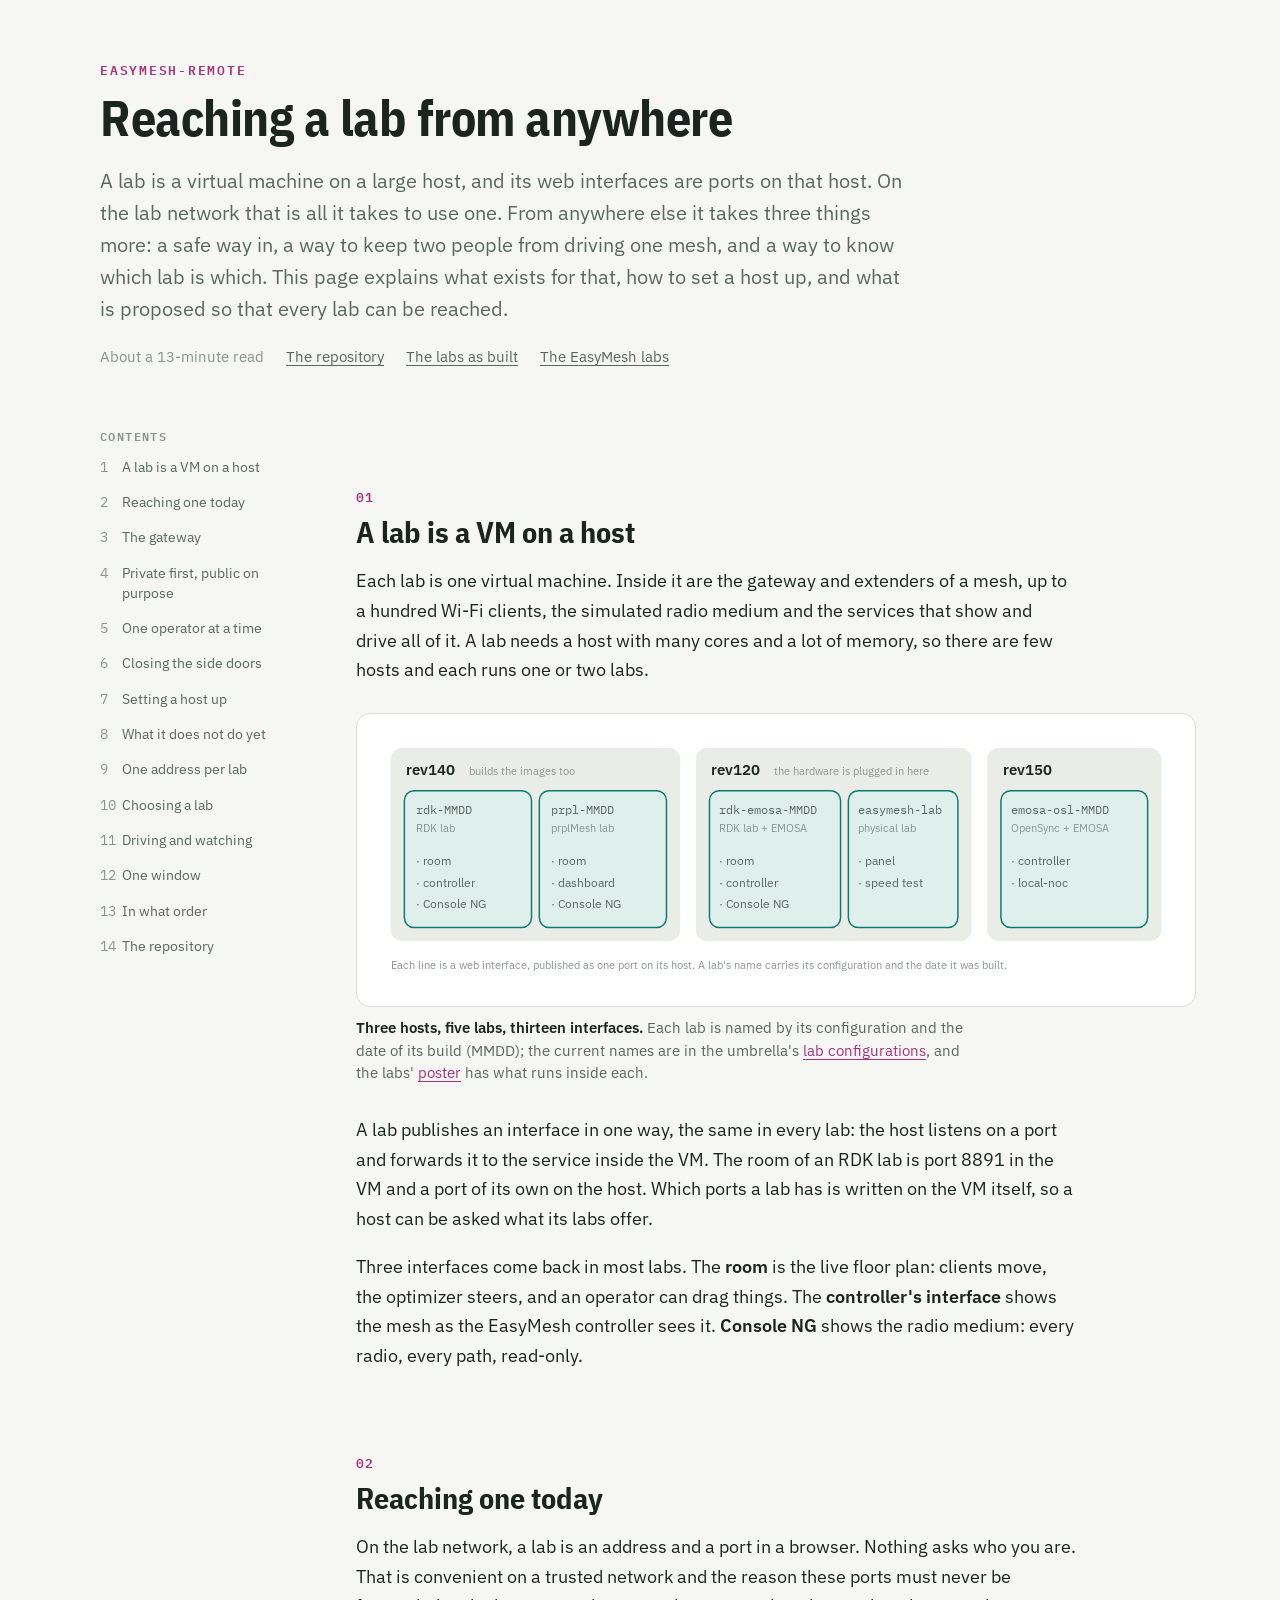
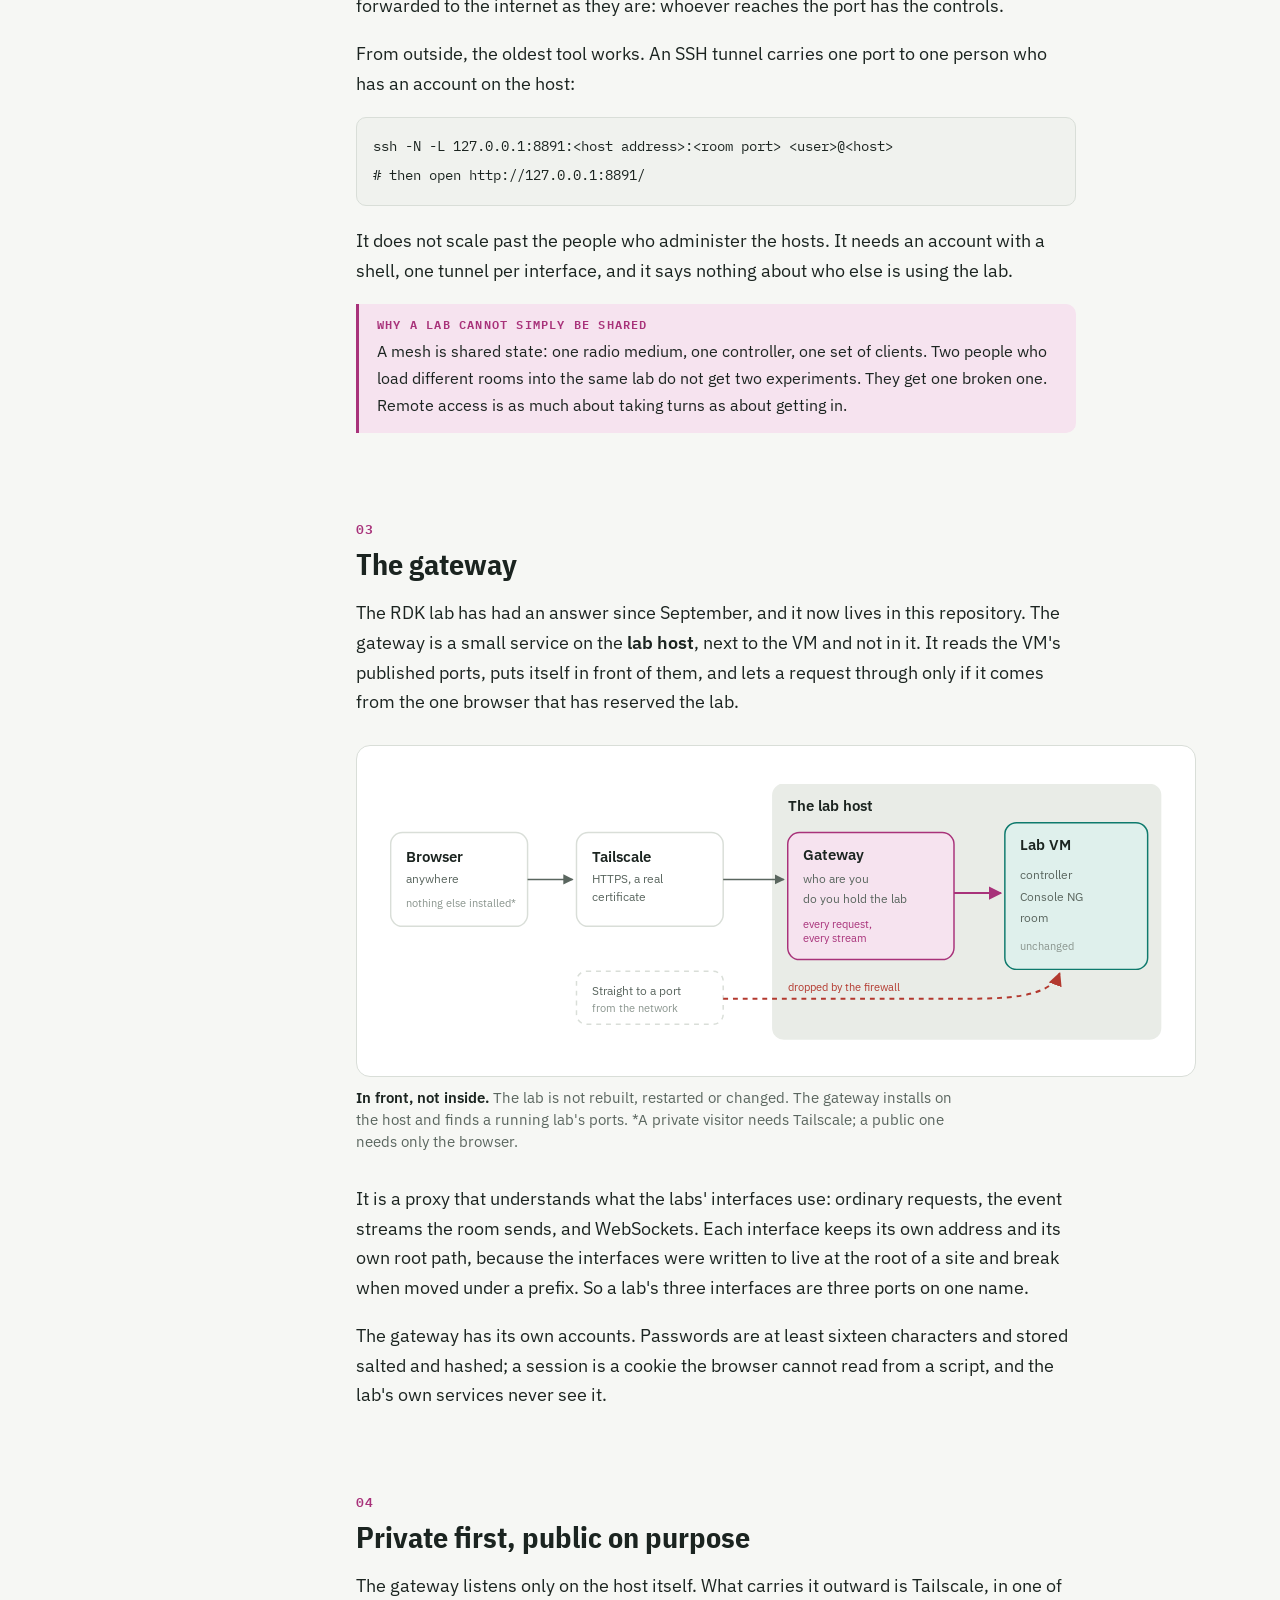
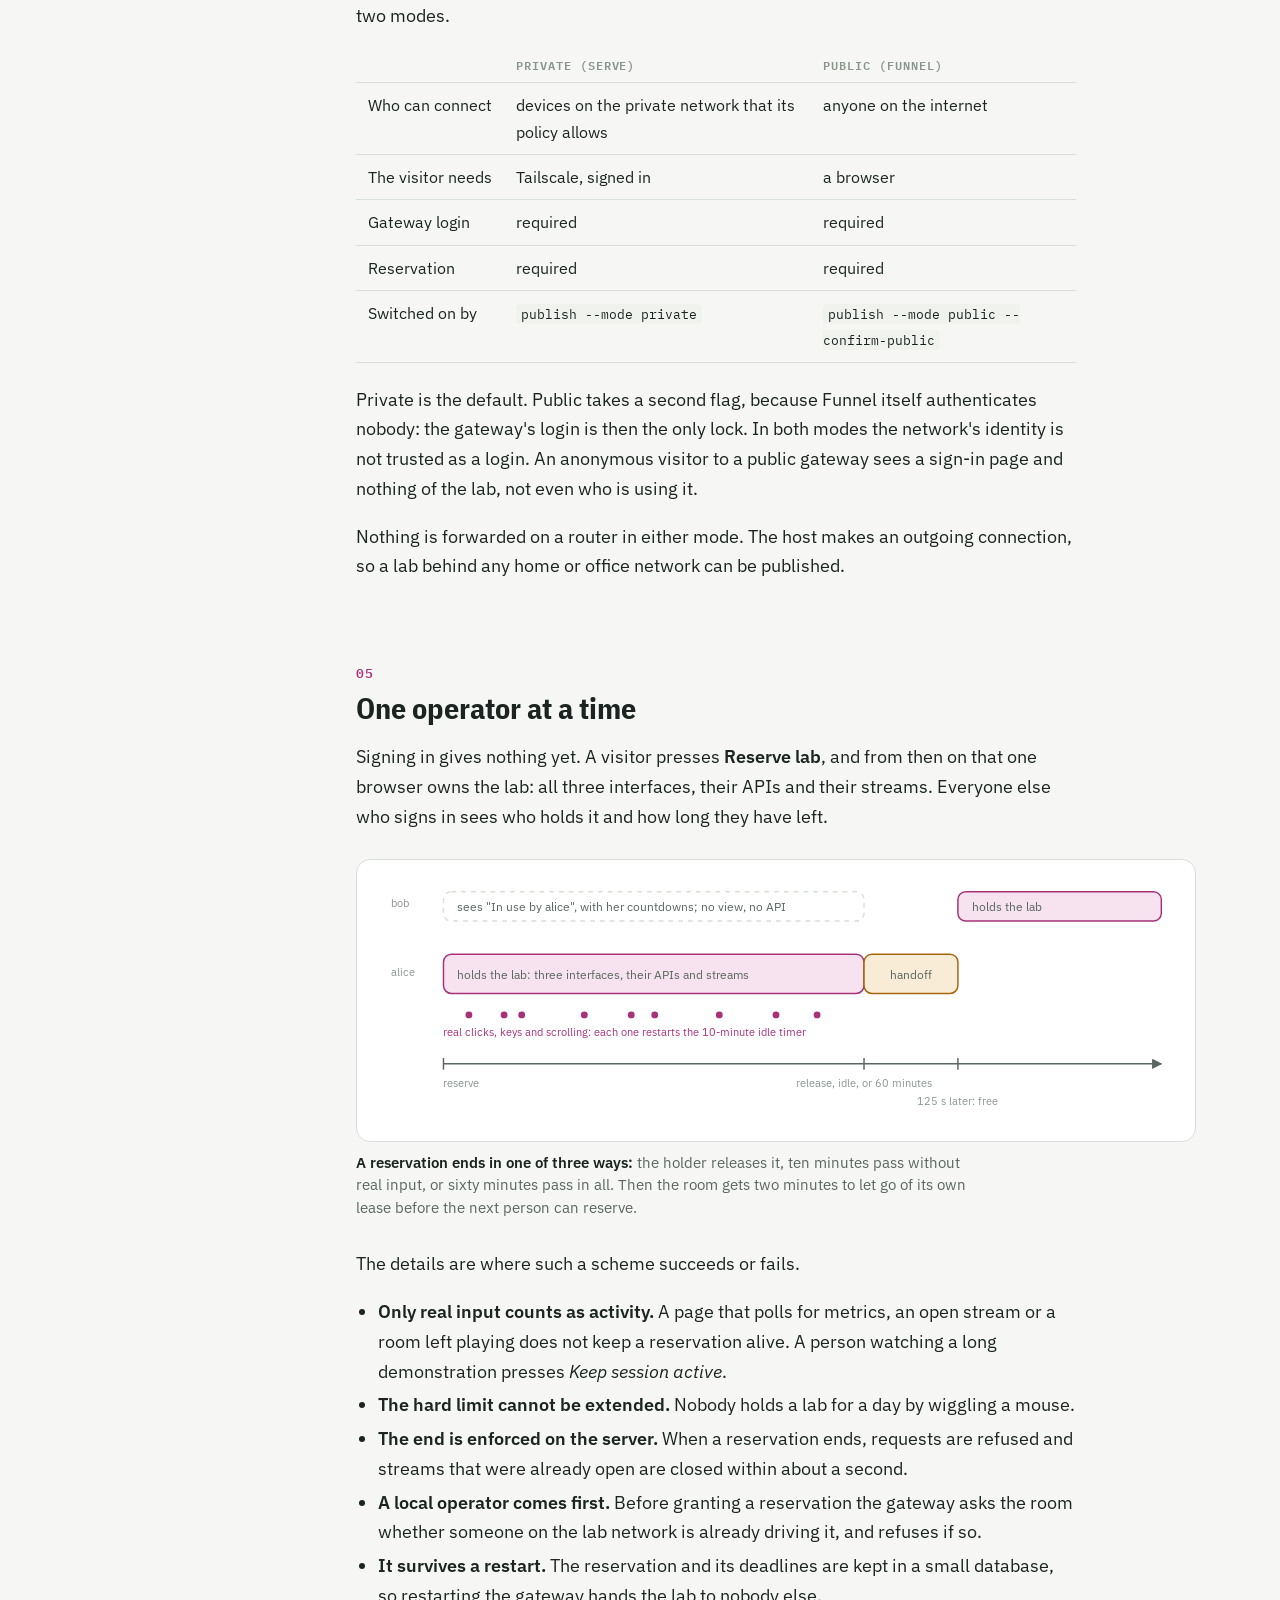
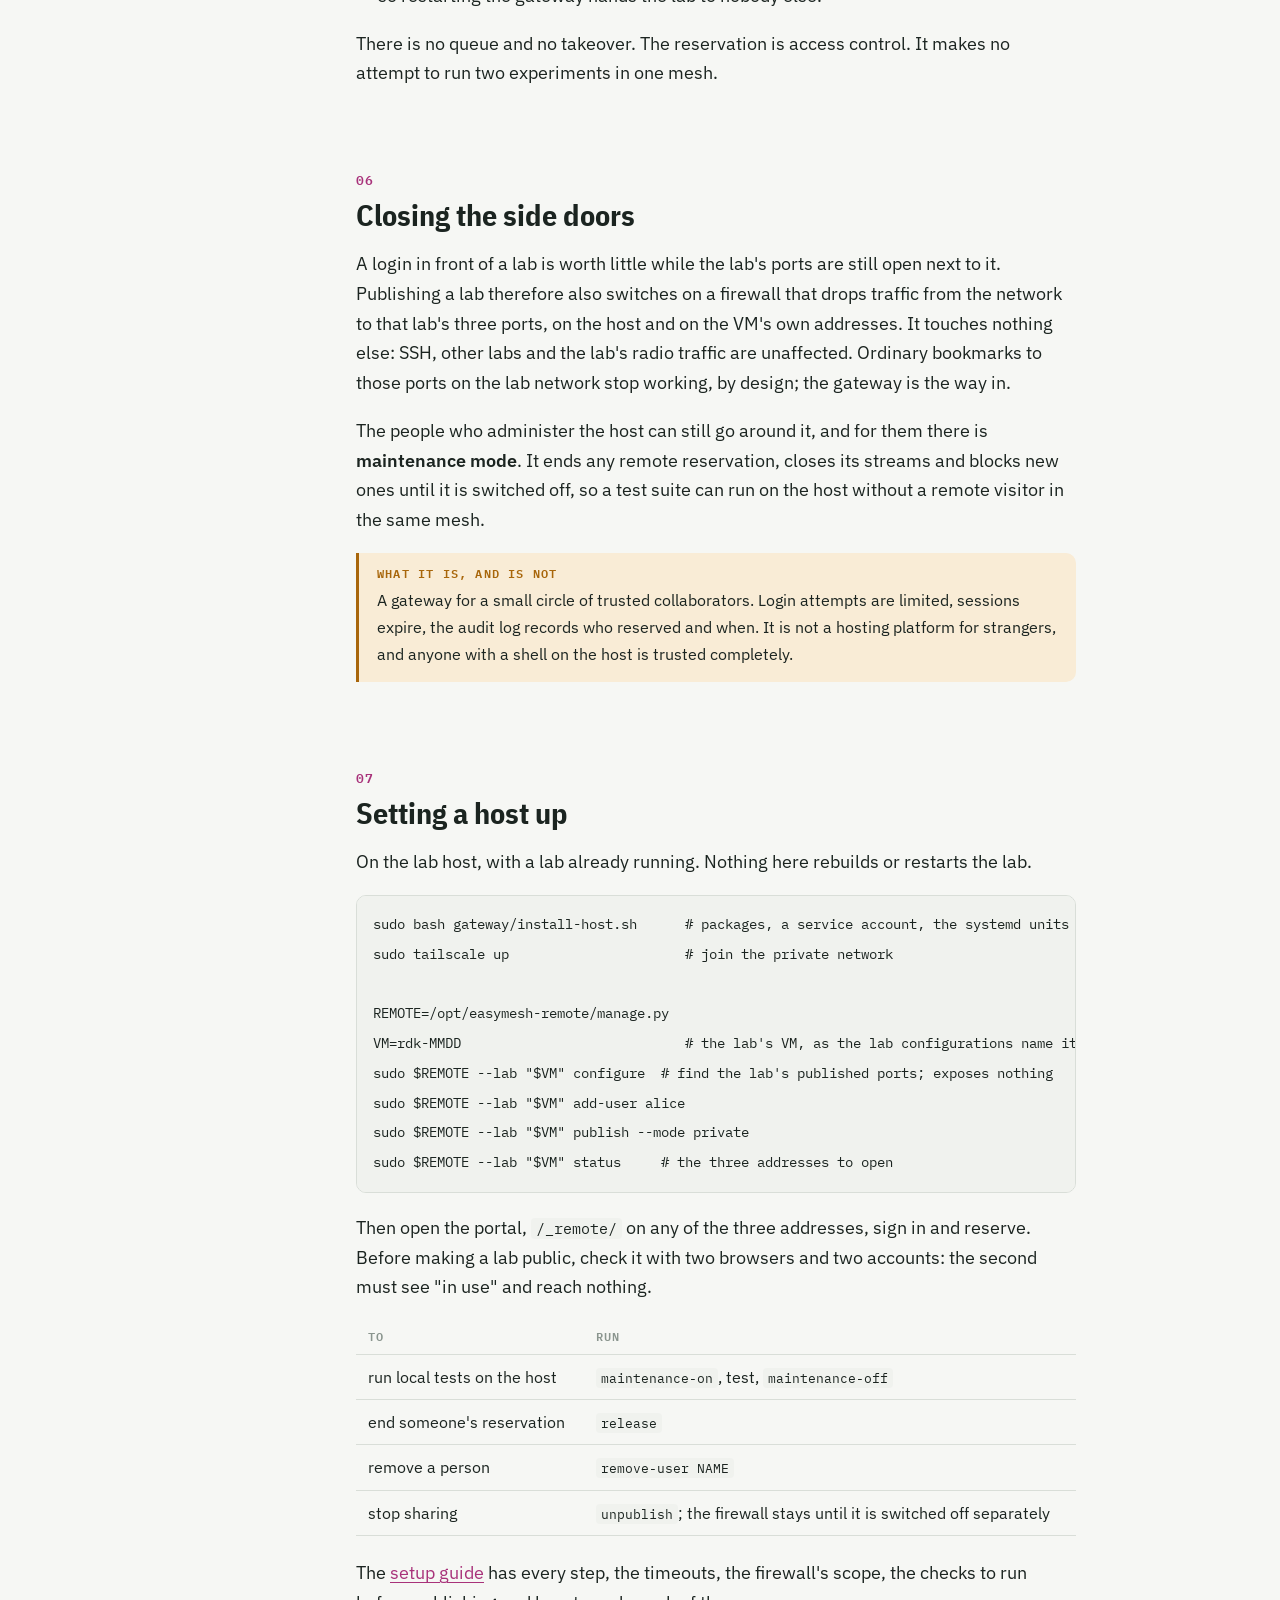
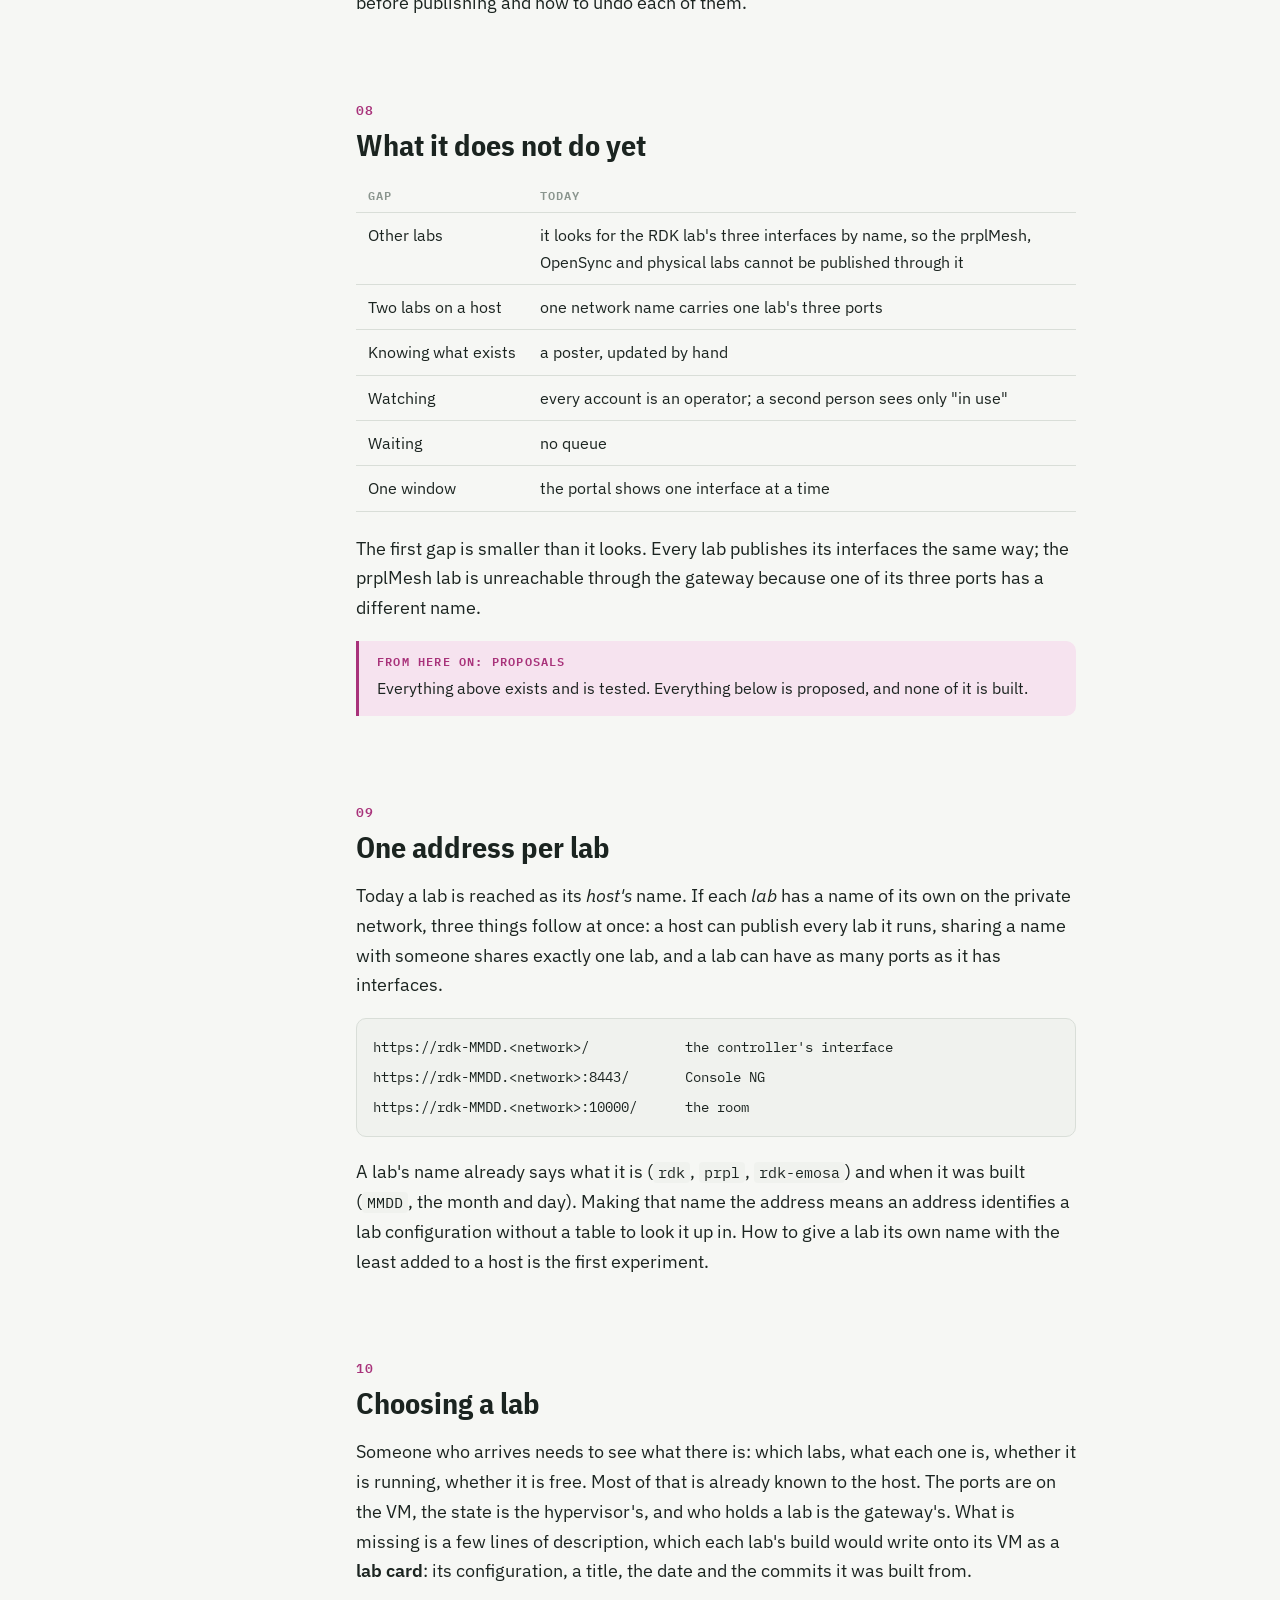
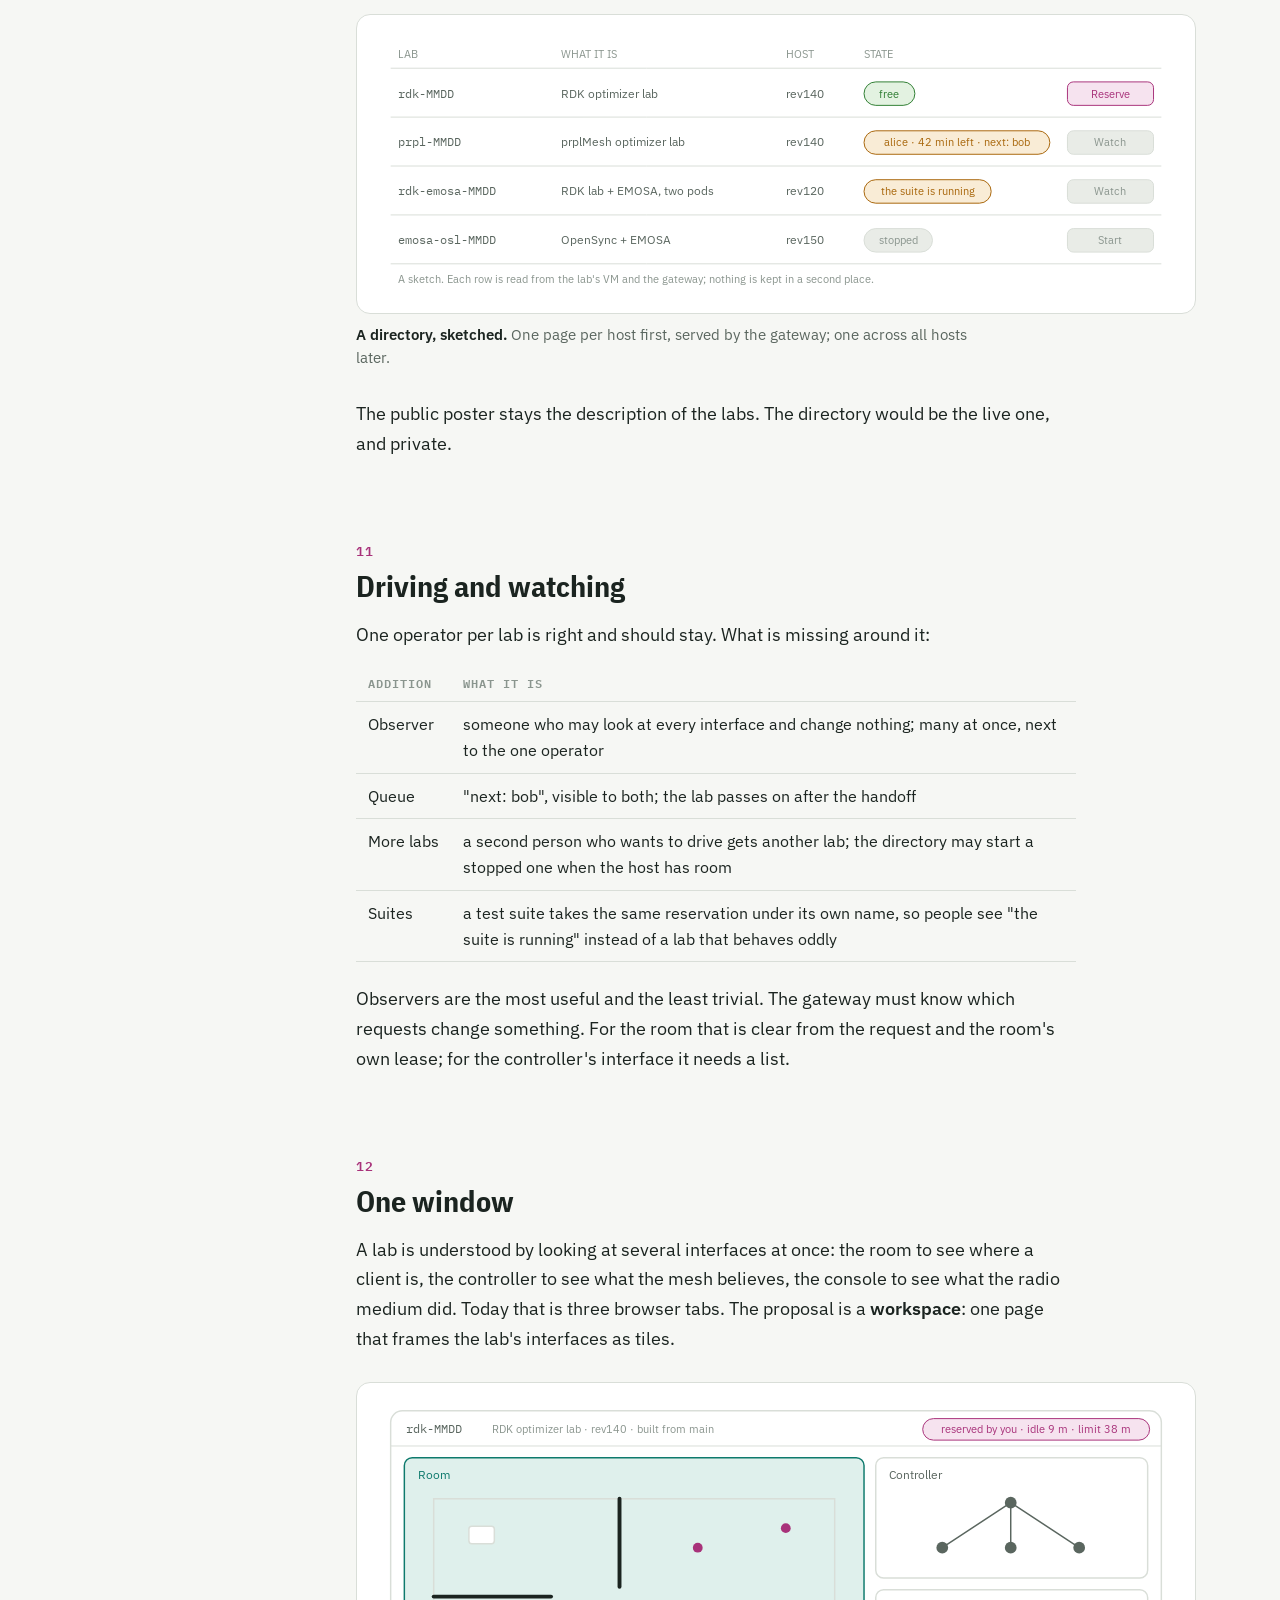
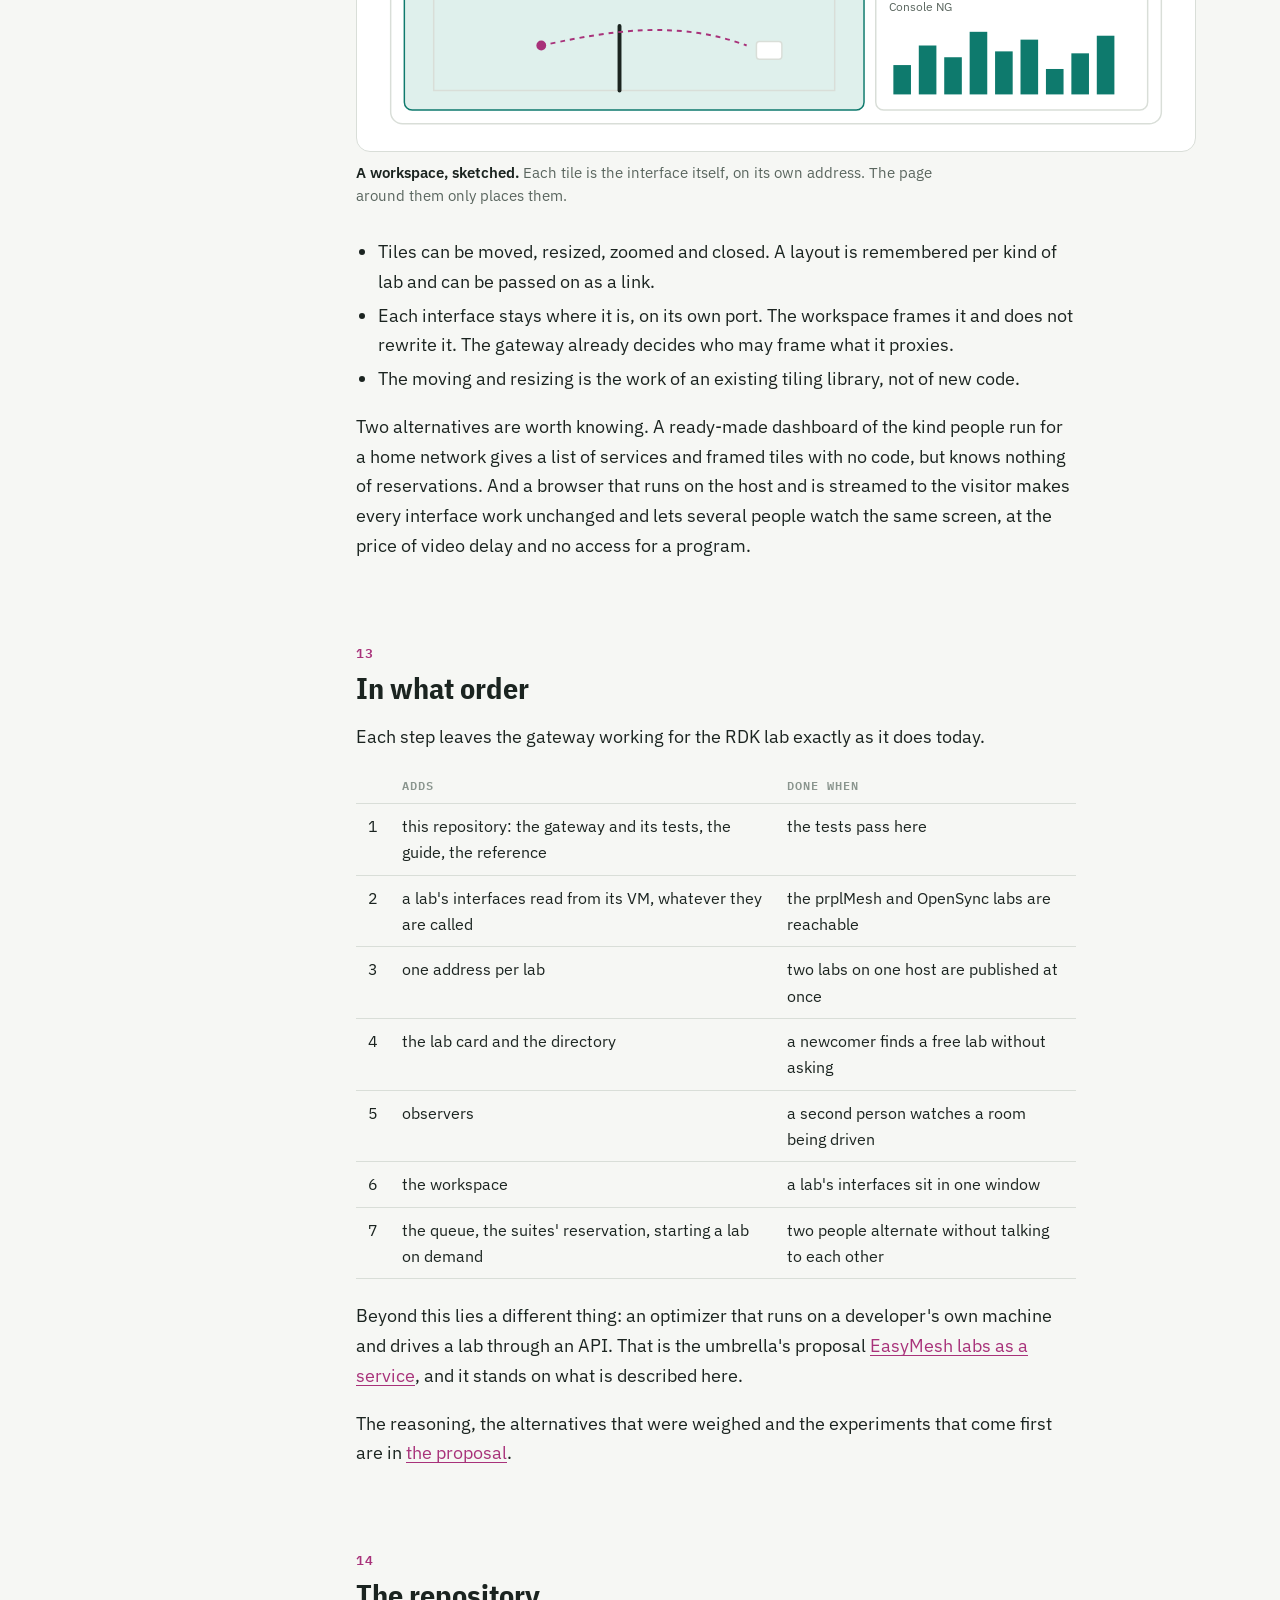
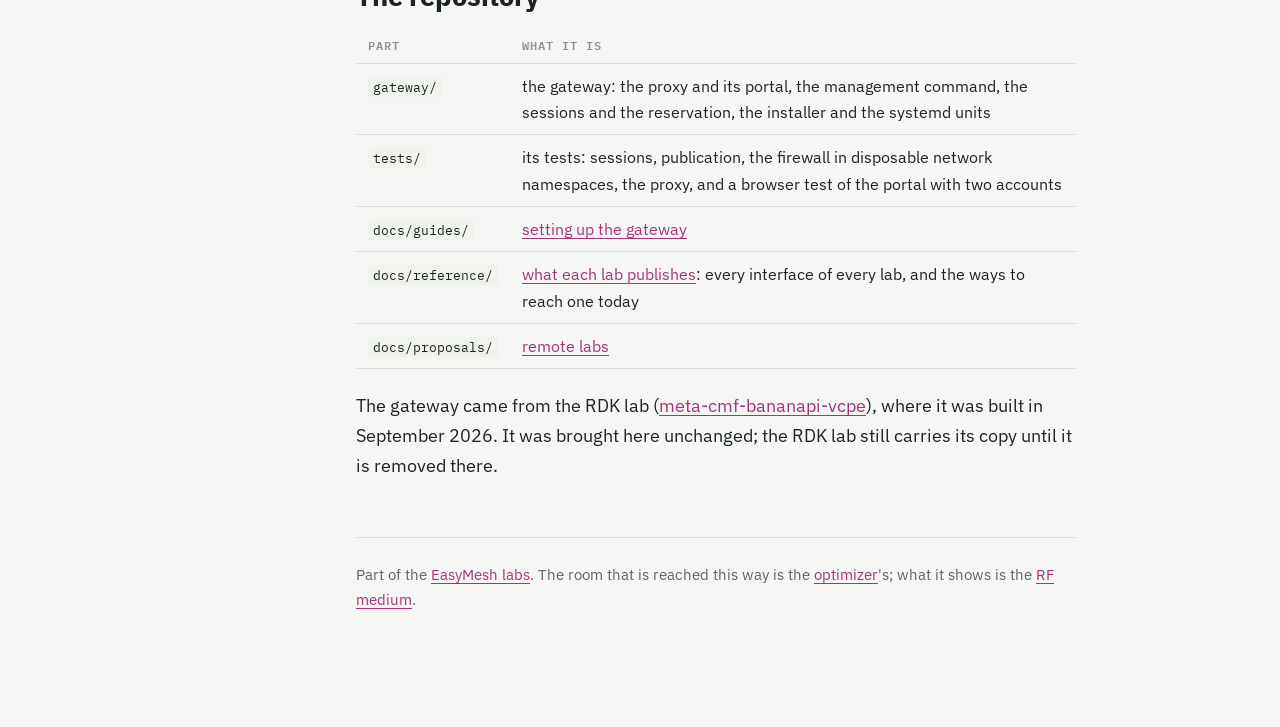
==== commit f89562c0: "Pages through the labs' shared workflow; no VM names or rebuild-dependent host ports: the configurat" ====
--- a/site/index.html
+++ b/site/index.html
@@ -74,18 +74,18 @@
 runs one or two labs.</p>
 <figure class="wide" id="fig-map">
 <div class="fig">
-<svg viewBox="0 0 820 262" role="img" aria-label="Three lab hosts. rev140 runs the RDK and prplMesh optimizer labs, rev120 runs the RDK lab with EMOSA and the physical lab, rev150 runs the OpenSync lab with EMOSA. Each lab lists the web interfaces it publishes.">
+<svg viewBox="0 0 820 262" role="img" aria-label="Three lab hosts. rev140 runs the RDK and prplMesh optimizer labs, rev120 runs the RDK lab with EMOSA and the physical lab, rev150 runs the OpenSync lab with EMOSA. Each lab, named by its configuration, lists the web interfaces it publishes.">
   <rect class="box-soft" x="16" y="16" width="296" height="198" rx="12"/>
   <text class="t" x="32" y="44">rev140</text>
   <text class="xs" x="96" y="44">builds the images too</text>
   <rect class="box-radio" x="30" y="60" width="130" height="140" rx="10"/>
-  <text class="s mono" x="42" y="84">rdk-1001</text>
+  <text class="s mono" x="42" y="84">rdk-MMDD</text>
   <text class="xs" x="42" y="102">RDK lab</text>
   <text class="s" x="42" y="136">· room</text>
   <text class="s" x="42" y="158">· controller</text>
   <text class="s" x="42" y="180">· Console NG</text>
   <rect class="box-radio" x="168" y="60" width="130" height="140" rx="10"/>
-  <text class="s mono" x="180" y="84">prpl-1001</text>
+  <text class="s mono" x="180" y="84">prpl-MMDD</text>
   <text class="xs" x="180" y="102">prplMesh lab</text>
   <text class="s" x="180" y="136">· room</text>
   <text class="s" x="180" y="158">· dashboard</text>
@@ -95,7 +95,7 @@
   <text class="t" x="344" y="44">rev120</text>
   <text class="xs" x="408" y="44">the hardware is plugged in here</text>
   <rect class="box-radio" x="342" y="60" width="134" height="140" rx="10"/>
-  <text class="s mono" x="352" y="84">rdk-emosa-1001</text>
+  <text class="s mono" x="352" y="84">rdk-emosa-MMDD</text>
   <text class="xs" x="352" y="102">RDK lab + EMOSA</text>
   <text class="s" x="352" y="136">· room</text>
   <text class="s" x="352" y="158">· controller</text>
@@ -109,7 +109,7 @@
   <rect class="box-soft" x="626" y="16" width="178" height="198" rx="12"/>
   <text class="t" x="642" y="44">rev150</text>
   <rect class="box-radio" x="640" y="60" width="150" height="140" rx="10"/>
-  <text class="s mono" x="650" y="84">emosa-osl-0925</text>
+  <text class="s mono" x="650" y="84">emosa-osl-MMDD</text>
   <text class="xs" x="650" y="102">OpenSync + EMOSA</text>
   <text class="s" x="650" y="136">· controller</text>
   <text class="s" x="650" y="158">· local-noc</text>
@@ -117,13 +117,15 @@
   <text class="xs" x="16" y="242">Each line is a web interface, published as one port on its host. A lab's name carries its configuration and the date it was built.</text>
 </svg>
 </div>
-<figcaption><b>Three hosts, five labs, thirteen interfaces.</b> As they ran on 1 October 2026.
-The labs' own <a href="https://mesh.vcpe.dev/posters/labs.html">poster</a> has what runs
-inside each.</figcaption>
+<figcaption><b>Three hosts, five labs, thirteen interfaces.</b> Each lab is named by its
+configuration and the date of its build (MMDD); the current names are in the umbrella's
+<a href="https://github.com/boardfarmdevs/easymesh-labs/blob/main/docs/reference/lab-configurations.md">lab
+configurations</a>, and the labs' <a href="https://mesh.vcpe.dev/posters/labs.html">poster</a>
+has what runs inside each.</figcaption>
 </figure>
 <p>A lab publishes an interface in one way, the same in every lab: the host listens on a port
-and forwards it to the service inside the VM. The room of <code>rdk-1001</code> is port 8891
-in the VM and a port of its own on rev140. Which ports a lab has is written on the VM itself,
+and forwards it to the service inside the VM. The room of an RDK lab is port 8891
+in the VM and a port of its own on the host. Which ports a lab has is written on the VM itself,
 so a host can be asked what its labs offer.</p>
 <p>Three interfaces come back in most labs. The <strong>room</strong> is the live floor plan:
 clients move, the optimizer steers, and an operator can drag things. The
@@ -311,10 +313,11 @@
 sudo tailscale up                      # join the private network
 
 REMOTE=/opt/easymesh-remote/manage.py
-sudo $REMOTE --lab rdk-1001 configure  # find the lab's published ports; exposes nothing
-sudo $REMOTE --lab rdk-1001 add-user alice
-sudo $REMOTE --lab rdk-1001 publish --mode private
-sudo $REMOTE --lab rdk-1001 status     # the three addresses to open</code></pre>
+VM=rdk-MMDD                            # the lab's VM, as the lab configurations name it
+sudo $REMOTE --lab "$VM" configure  # find the lab's published ports; exposes nothing
+sudo $REMOTE --lab "$VM" add-user alice
+sudo $REMOTE --lab "$VM" publish --mode private
+sudo $REMOTE --lab "$VM" status     # the three addresses to open</code></pre>
 <p>Then open the portal, <code>/_remote/</code> on any of the three addresses, sign in and
 reserve. Before making a lab public, check it with two browsers and two accounts: the second
 must see "in use" and reach nothing.</p>
@@ -357,11 +360,11 @@
 own on the private network, three things follow at once: a host can publish every lab it
 runs, sharing a name with someone shares exactly one lab, and a lab can have as many ports as
 it has interfaces.</p>
-<pre><code>https://rdk-1001.&lt;network&gt;/            the controller's interface
-https://rdk-1001.&lt;network&gt;:8443/       Console NG
-https://rdk-1001.&lt;network&gt;:10000/      the room</code></pre>
+<pre><code>https://rdk-MMDD.&lt;network&gt;/            the controller's interface
+https://rdk-MMDD.&lt;network&gt;:8443/       Console NG
+https://rdk-MMDD.&lt;network&gt;:10000/      the room</code></pre>
 <p>A lab's name already says what it is (<code>rdk</code>, <code>prpl</code>,
-<code>rdk-emosa</code>) and when it was built (<code>1001</code>). Making that name the
+<code>rdk-emosa</code>) and when it was built (<code>MMDD</code>, the month and day). Making that name the
 address means an address identifies a lab configuration without a table to look it up in.
 How to give a lab its own name with the least added to a host is the first experiment.</p>
 </section>
@@ -383,7 +386,7 @@
   <text class="xs" x="500" y="26">STATE</text>
   <path class="rule" d="M16 36 H804"/>
 
-  <text class="s mono" x="24" y="66">rdk-1001</text>
+  <text class="s mono" x="24" y="66">rdk-MMDD</text>
   <text class="s" x="190" y="66">RDK optimizer lab</text>
   <text class="s" x="420" y="66">rev140</text>
   <rect class="pill-good" x="500" y="50" width="52" height="24" rx="12"/>
@@ -392,7 +395,7 @@
   <text class="xs lbl-accent" x="752" y="66" text-anchor="middle">Reserve</text>
   <path class="rule" d="M16 86 H804"/>
 
-  <text class="s mono" x="24" y="116">prpl-1001</text>
+  <text class="s mono" x="24" y="116">prpl-MMDD</text>
   <text class="s" x="190" y="116">prplMesh optimizer lab</text>
   <text class="s" x="420" y="116">rev140</text>
   <rect class="pill-warn" x="500" y="100" width="190" height="24" rx="12"/>
@@ -401,7 +404,7 @@
   <text class="xs" x="752" y="116" text-anchor="middle">Watch</text>
   <path class="rule" d="M16 136 H804"/>
 
-  <text class="s mono" x="24" y="166">rdk-emosa-1001</text>
+  <text class="s mono" x="24" y="166">rdk-emosa-MMDD</text>
   <text class="s" x="190" y="166">RDK lab + EMOSA, two pods</text>
   <text class="s" x="420" y="166">rev120</text>
   <rect class="pill-warn" x="500" y="150" width="130" height="24" rx="12"/>
@@ -410,7 +413,7 @@
   <text class="xs" x="752" y="166" text-anchor="middle">Watch</text>
   <path class="rule" d="M16 186 H804"/>
 
-  <text class="s mono" x="24" y="216">emosa-osl-0925</text>
+  <text class="s mono" x="24" y="216">emosa-osl-MMDD</text>
   <text class="s" x="190" y="216">OpenSync + EMOSA</text>
   <text class="s" x="420" y="216">rev150</text>
   <rect class="pill-muted" x="500" y="200" width="70" height="24" rx="12"/>
@@ -455,8 +458,8 @@
 <svg viewBox="0 0 820 340" role="img" aria-label="A sketch of a workspace: a header with the lab's name and the reservation, and three tiles: the room, large, with the controller's topology and Console NG beside it.">
   <rect class="box" x="16" y="10" width="788" height="320" rx="12"/>
   <path class="rule" d="M16 46 H804"/>
-  <text class="s mono" x="32" y="33">rdk-1001</text>
-  <text class="xs" x="112" y="33">RDK optimizer lab · rev140 · built 1 October</text>
+  <text class="s mono" x="32" y="33">rdk-MMDD</text>
+  <text class="xs" x="120" y="33">RDK optimizer lab · rev140 · built from main</text>
   <rect class="pill-accent" x="560" y="18" width="232" height="22" rx="11"/>
   <text class="xs lbl-accent" x="676" y="33" text-anchor="middle">reserved by you · idle 9 m · limit 38 m</text>
 
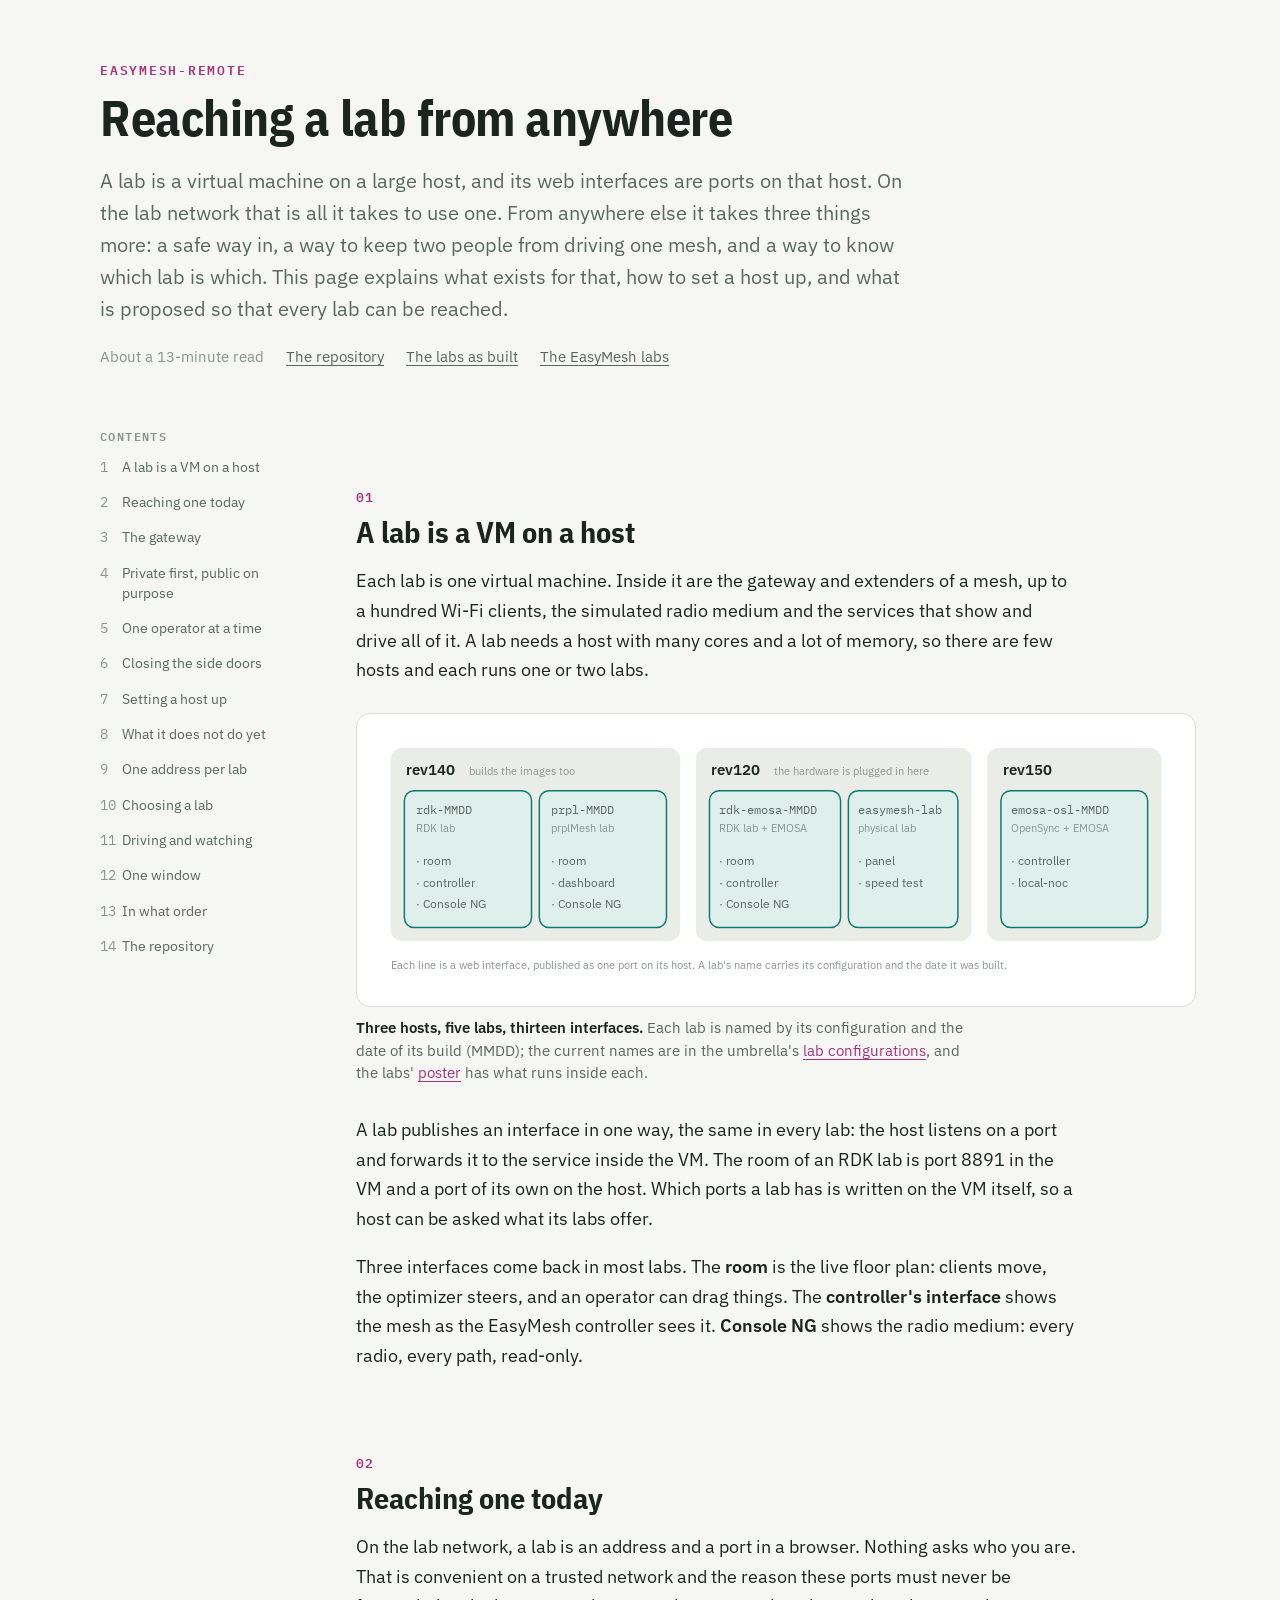
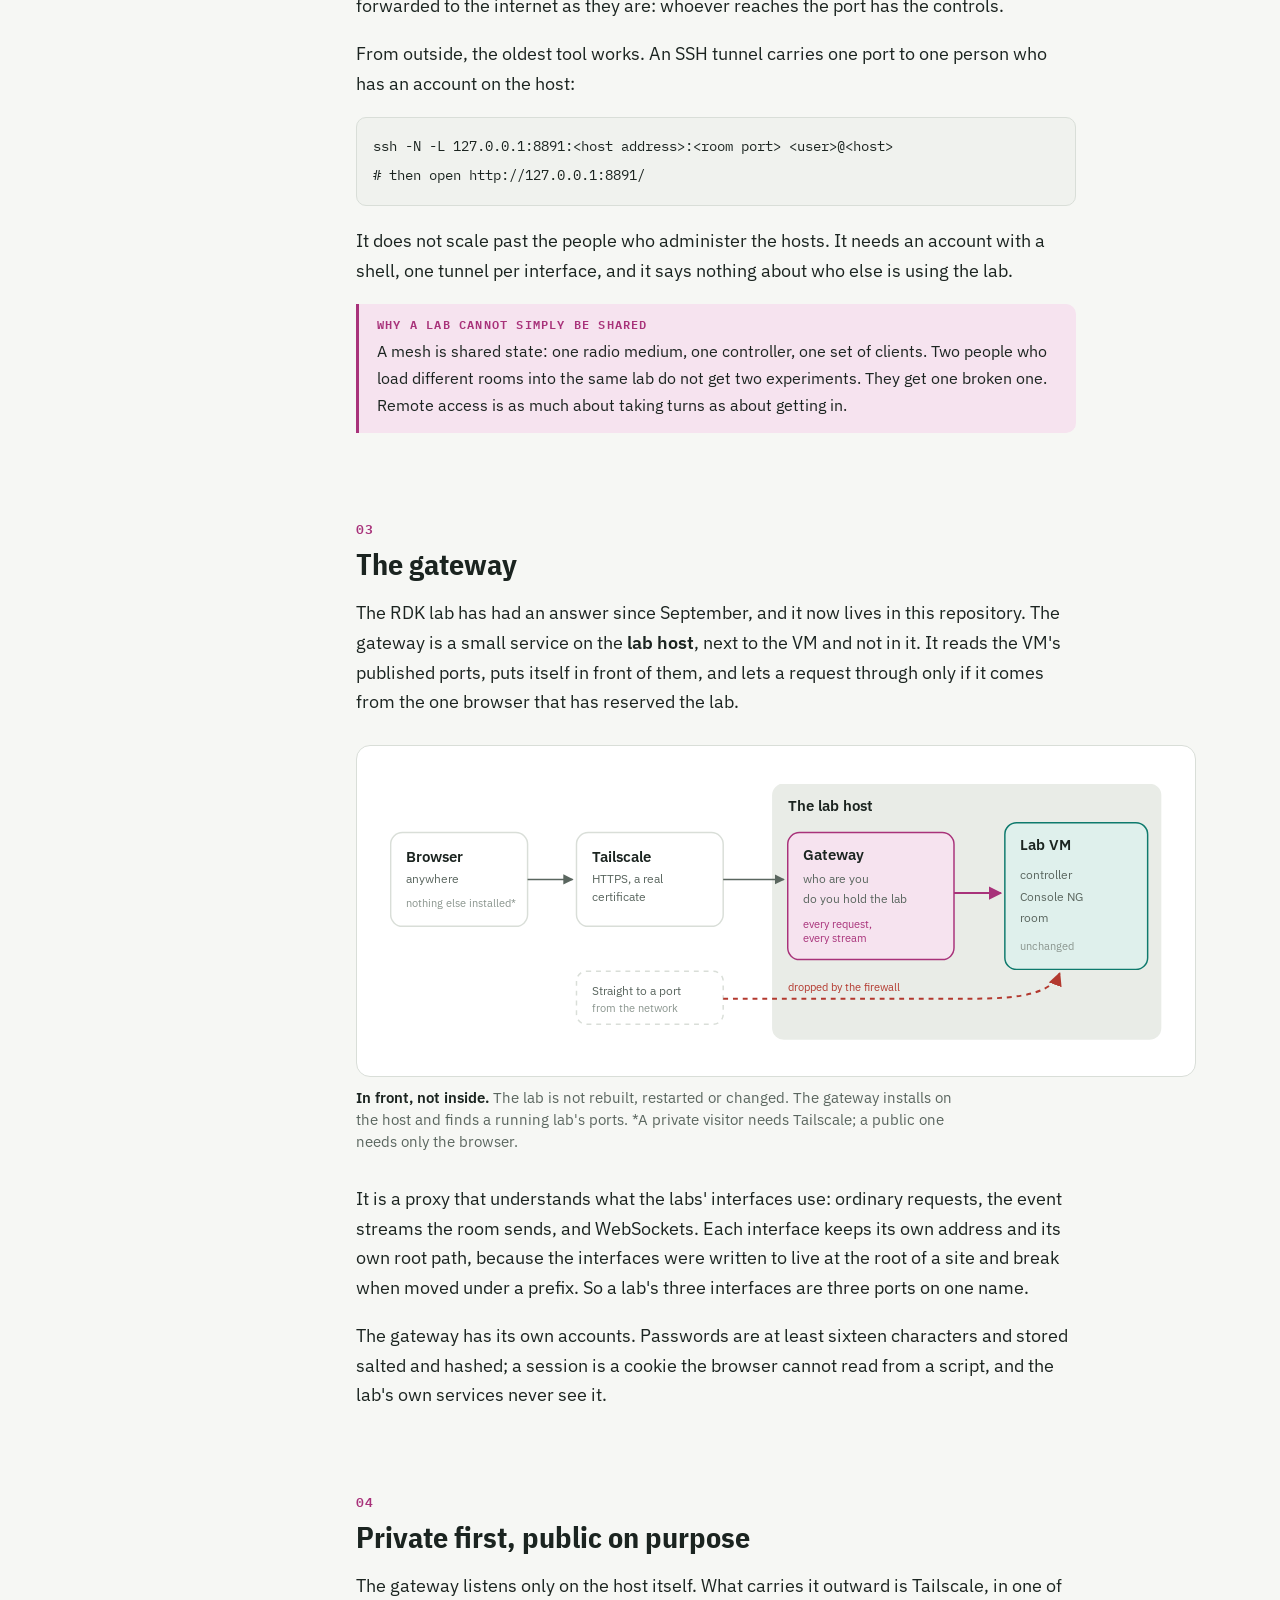
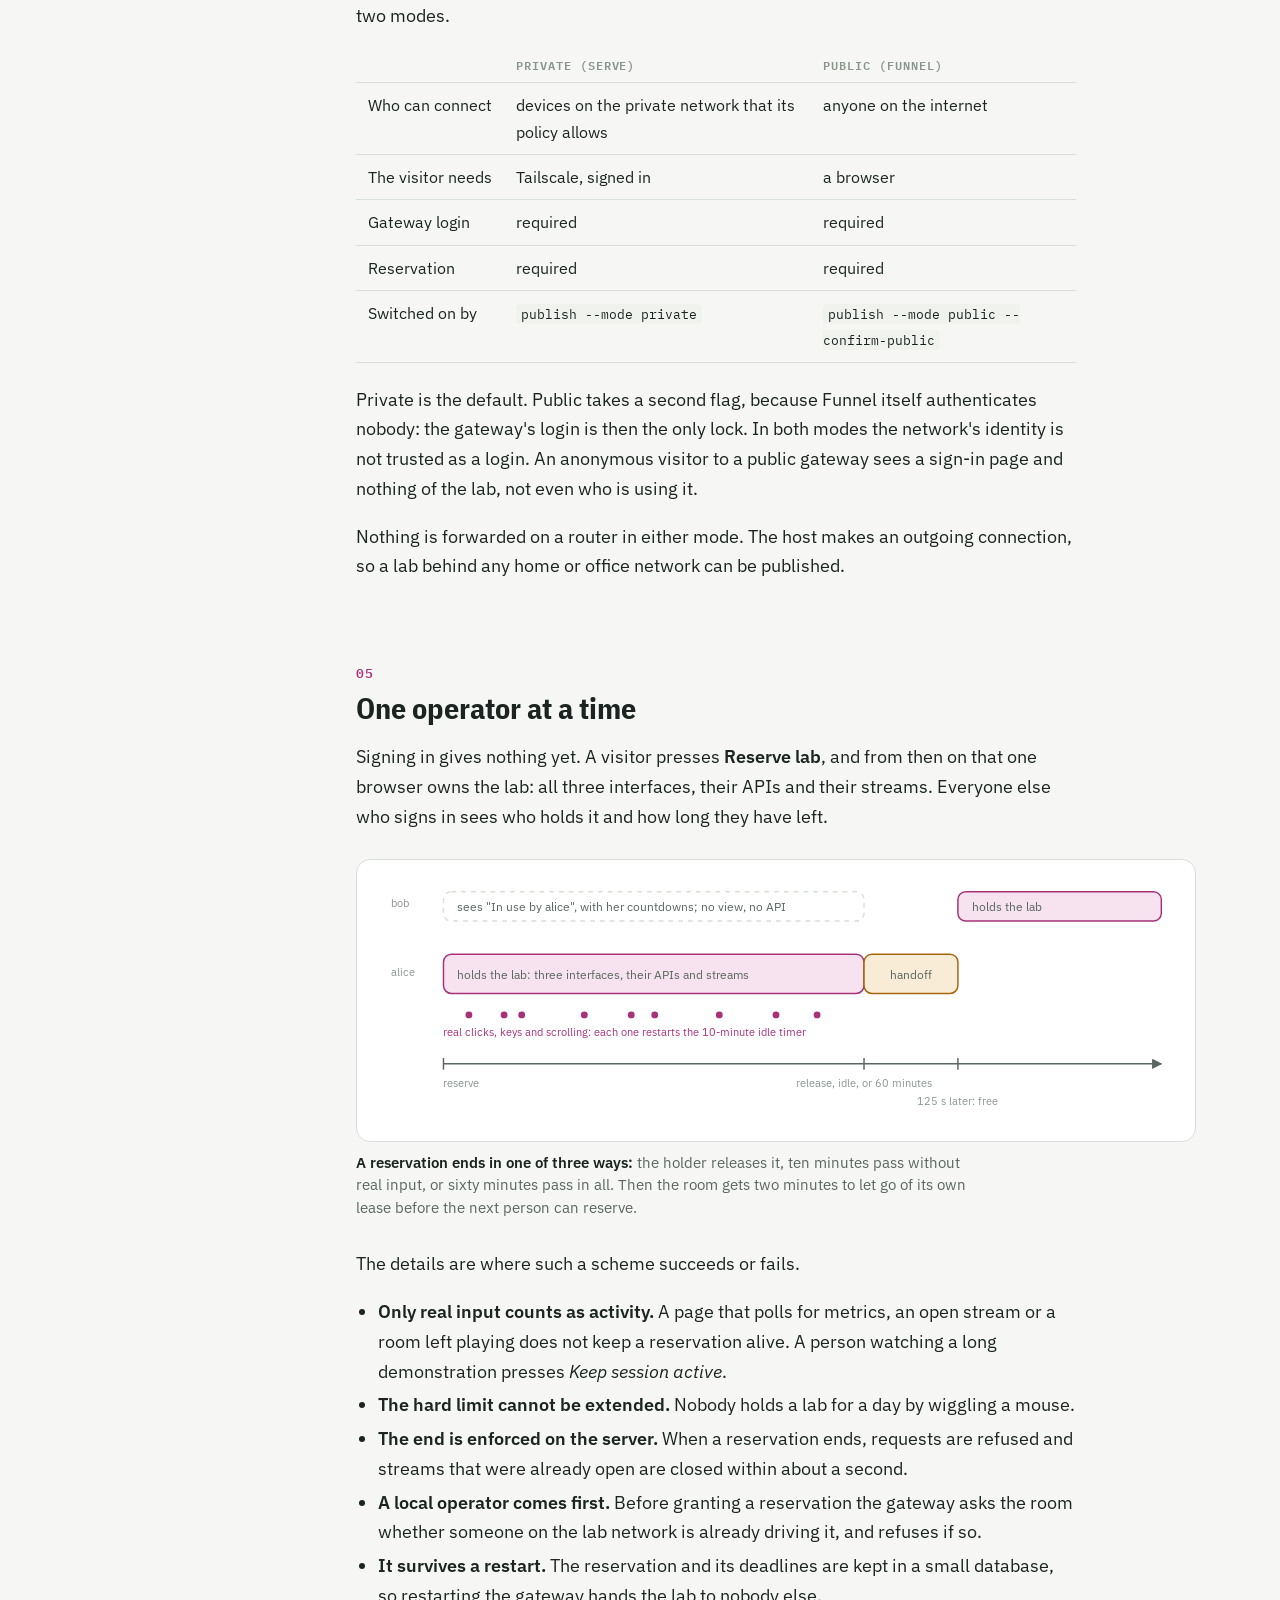
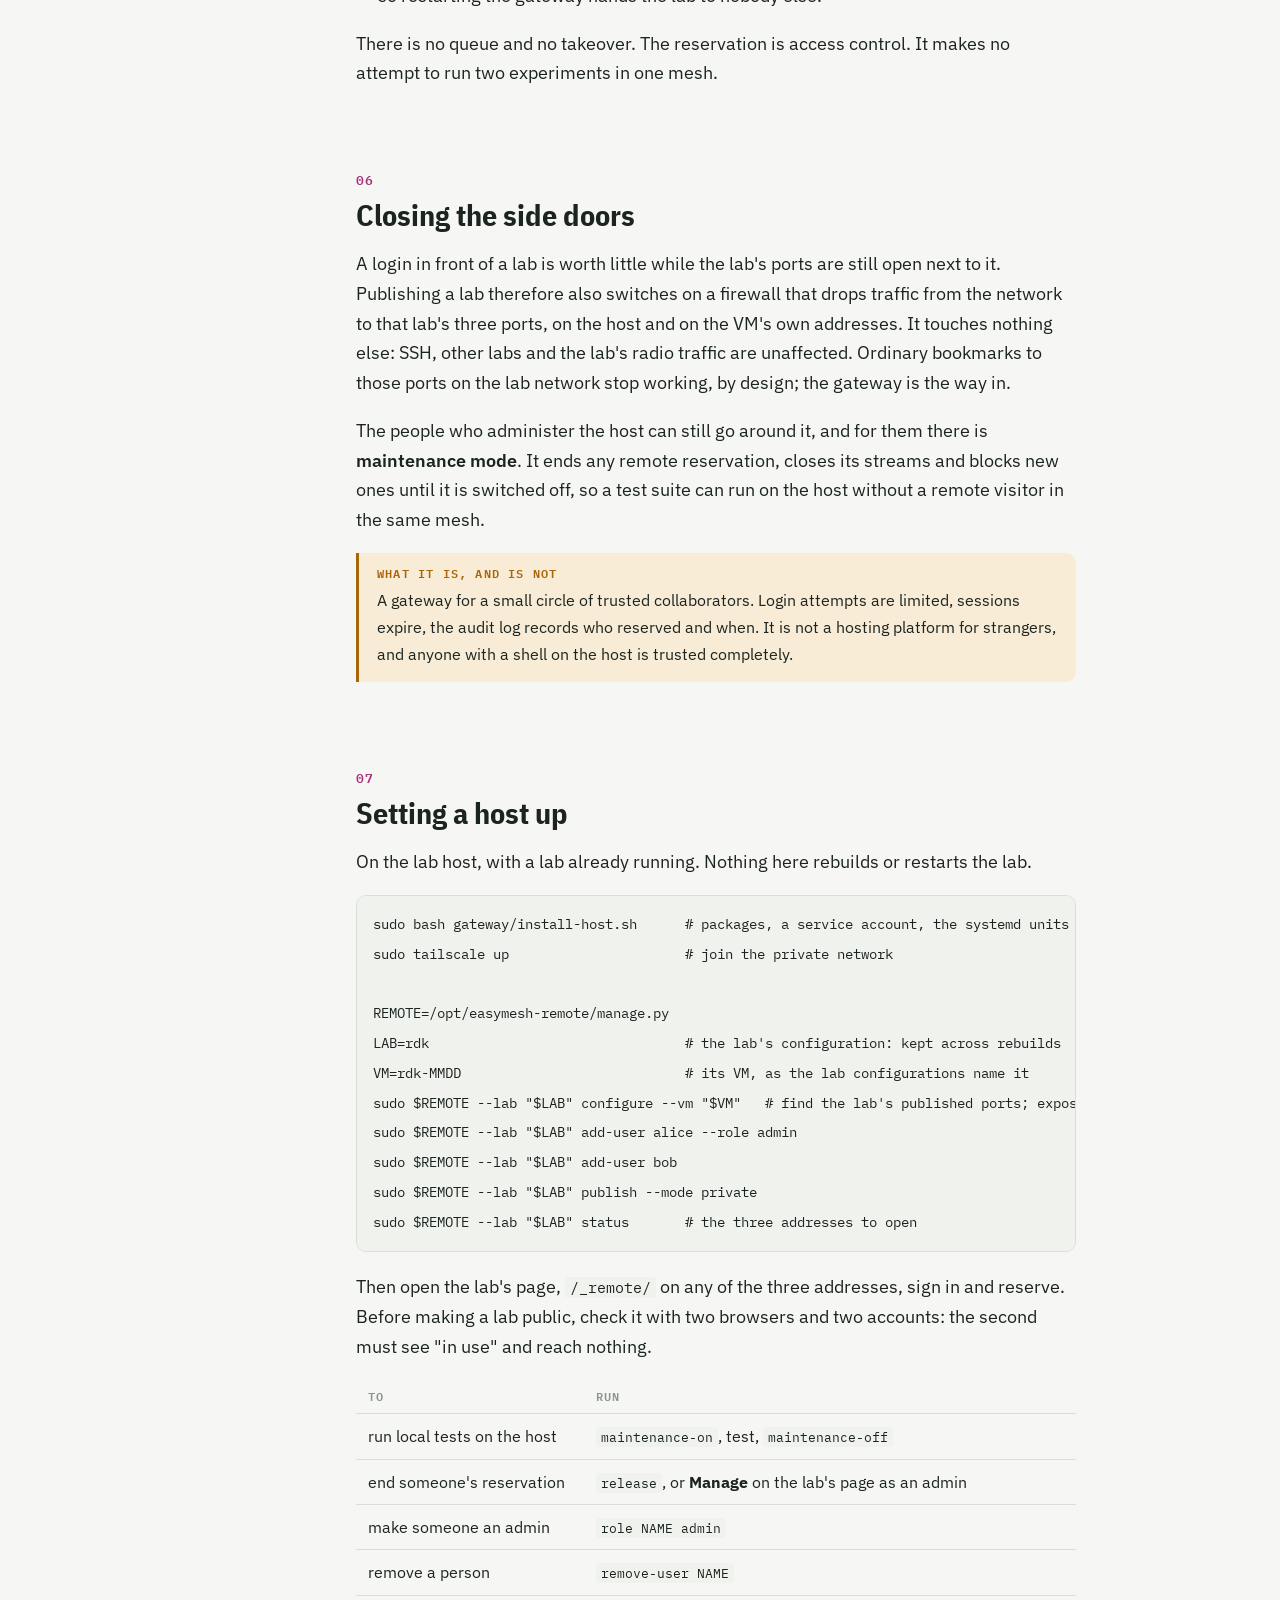
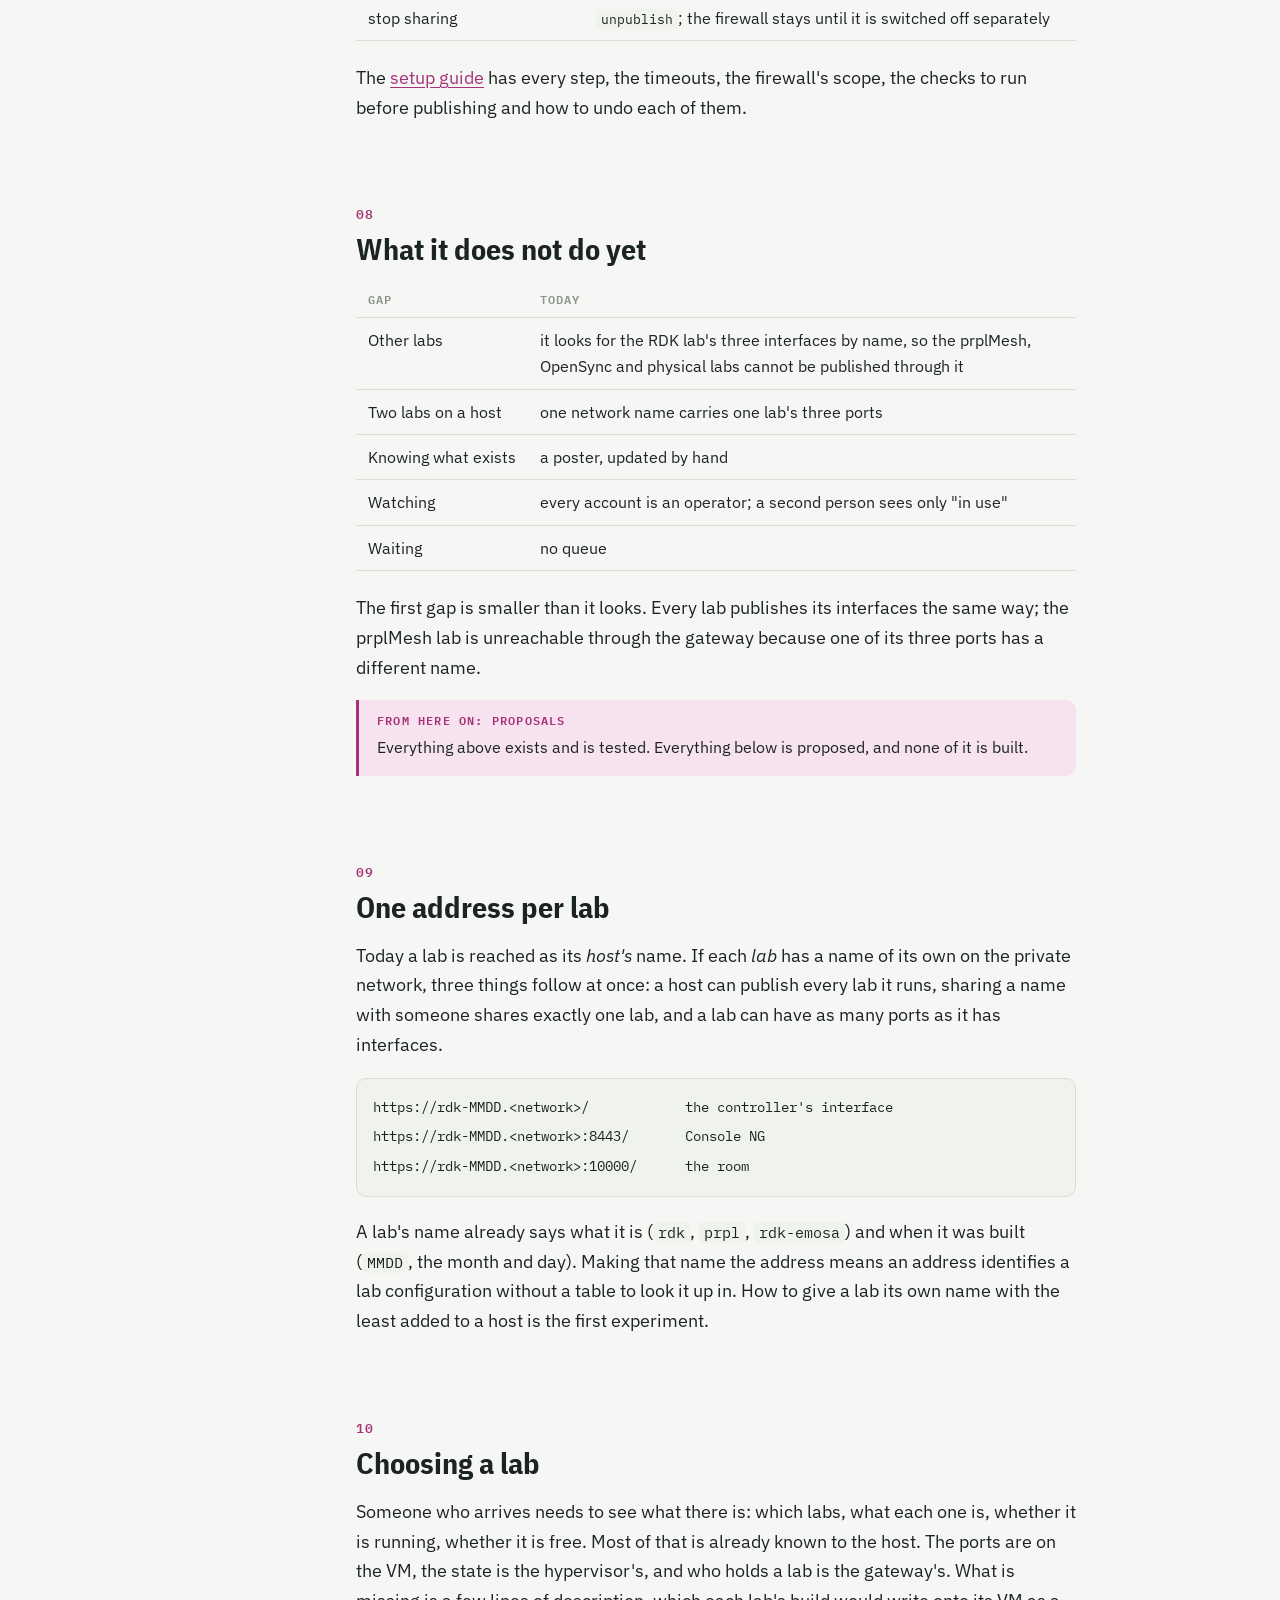
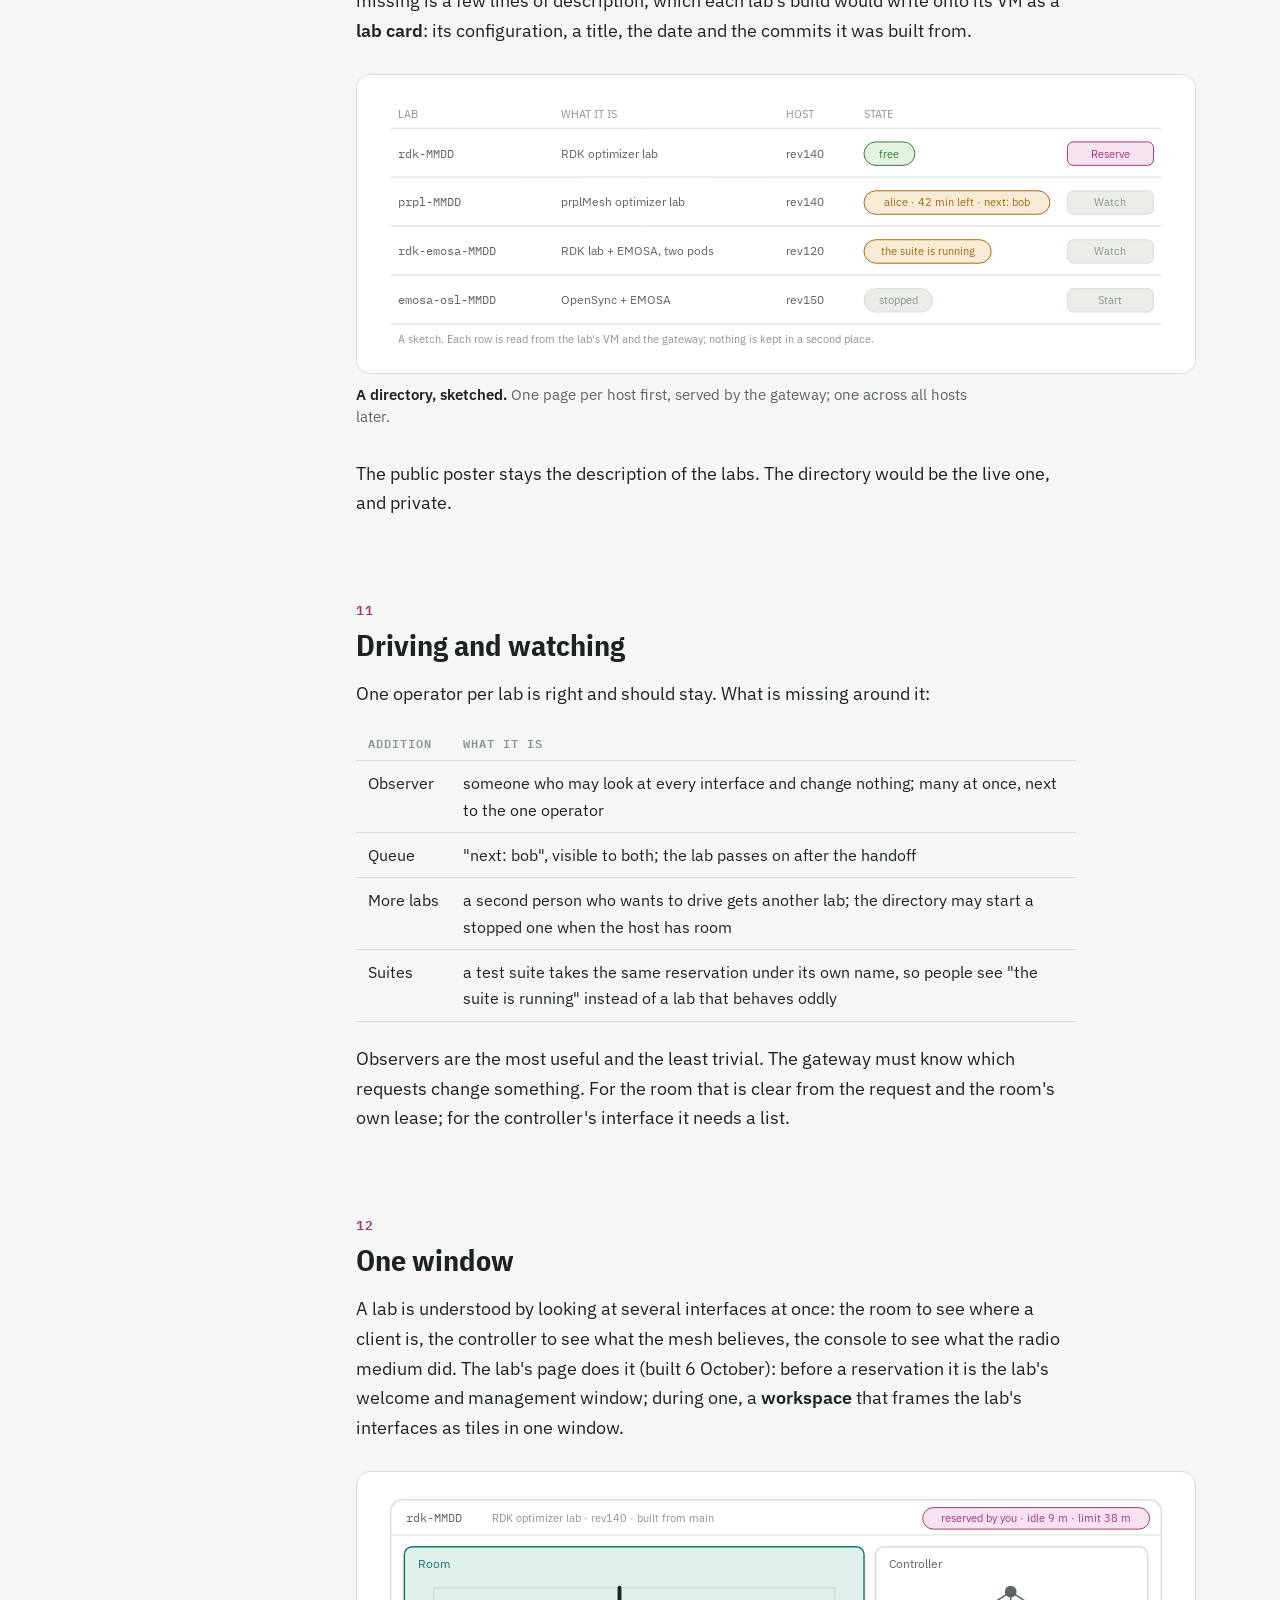
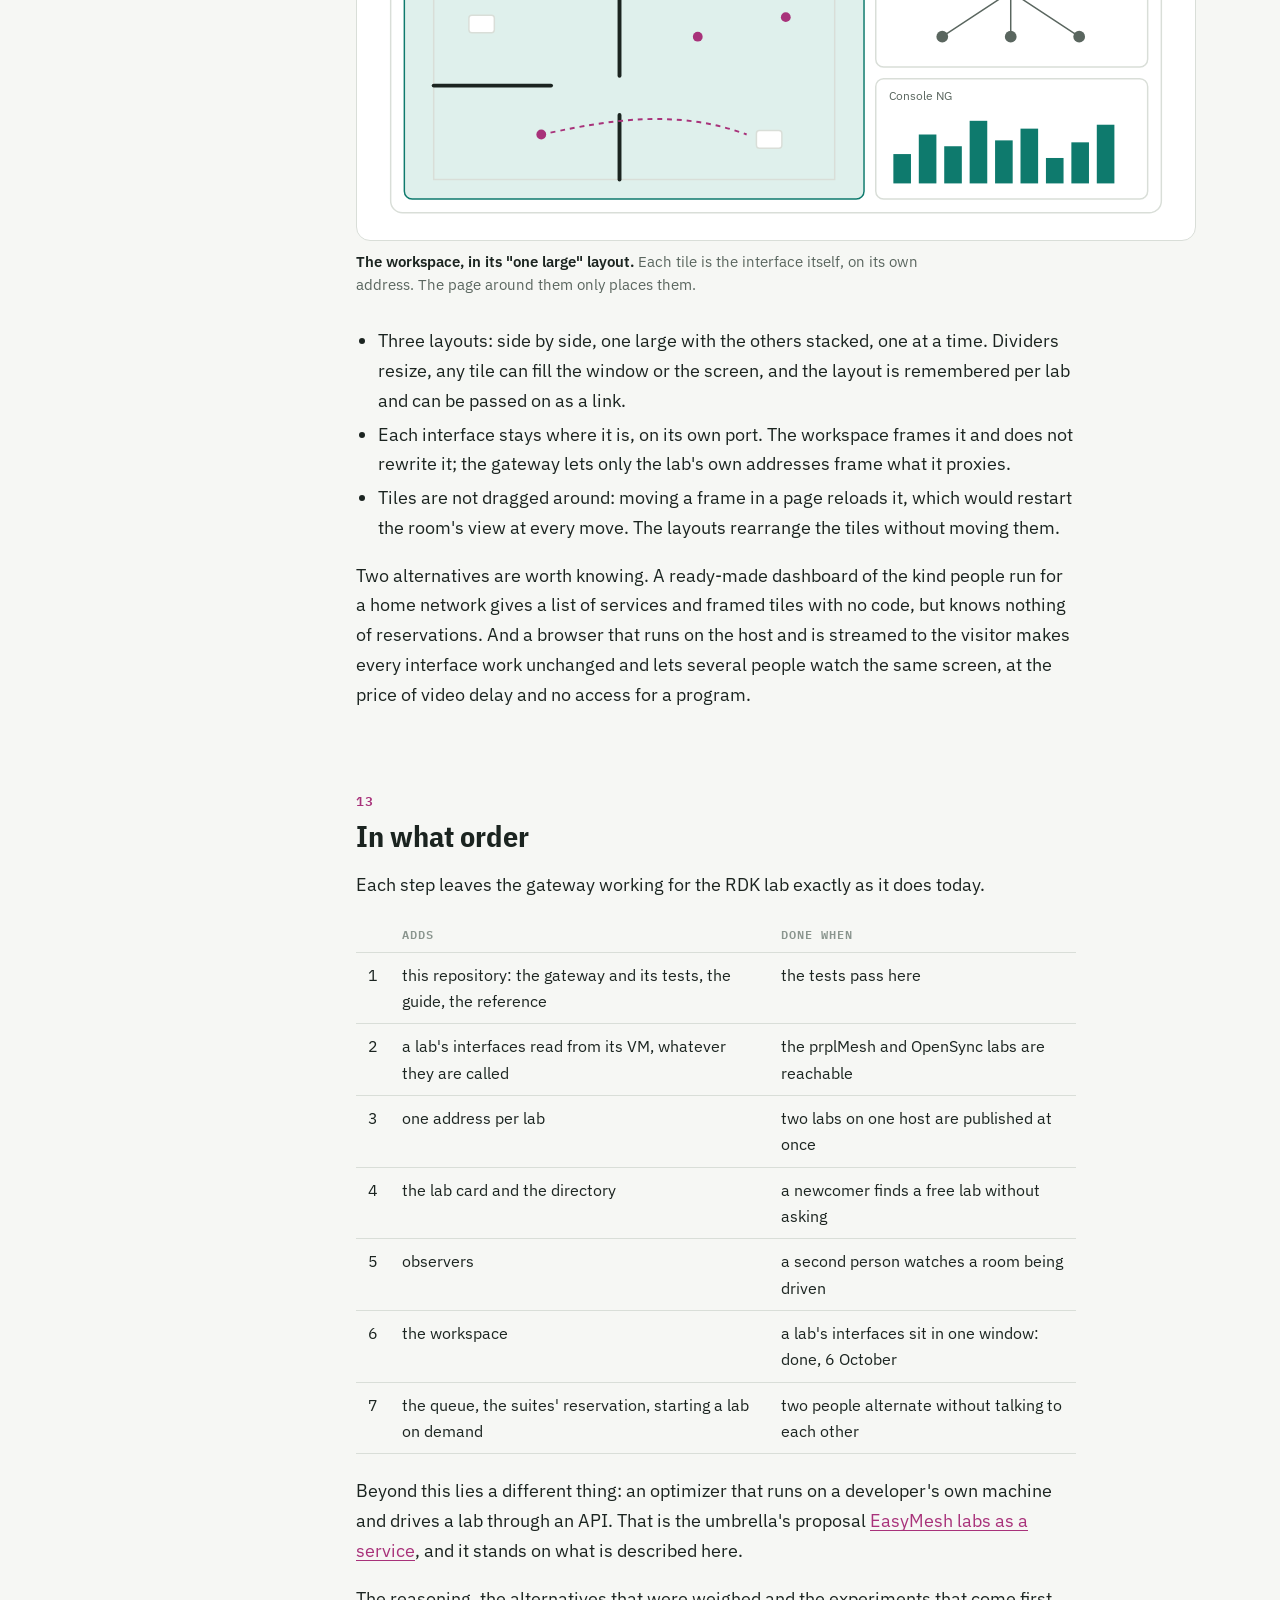
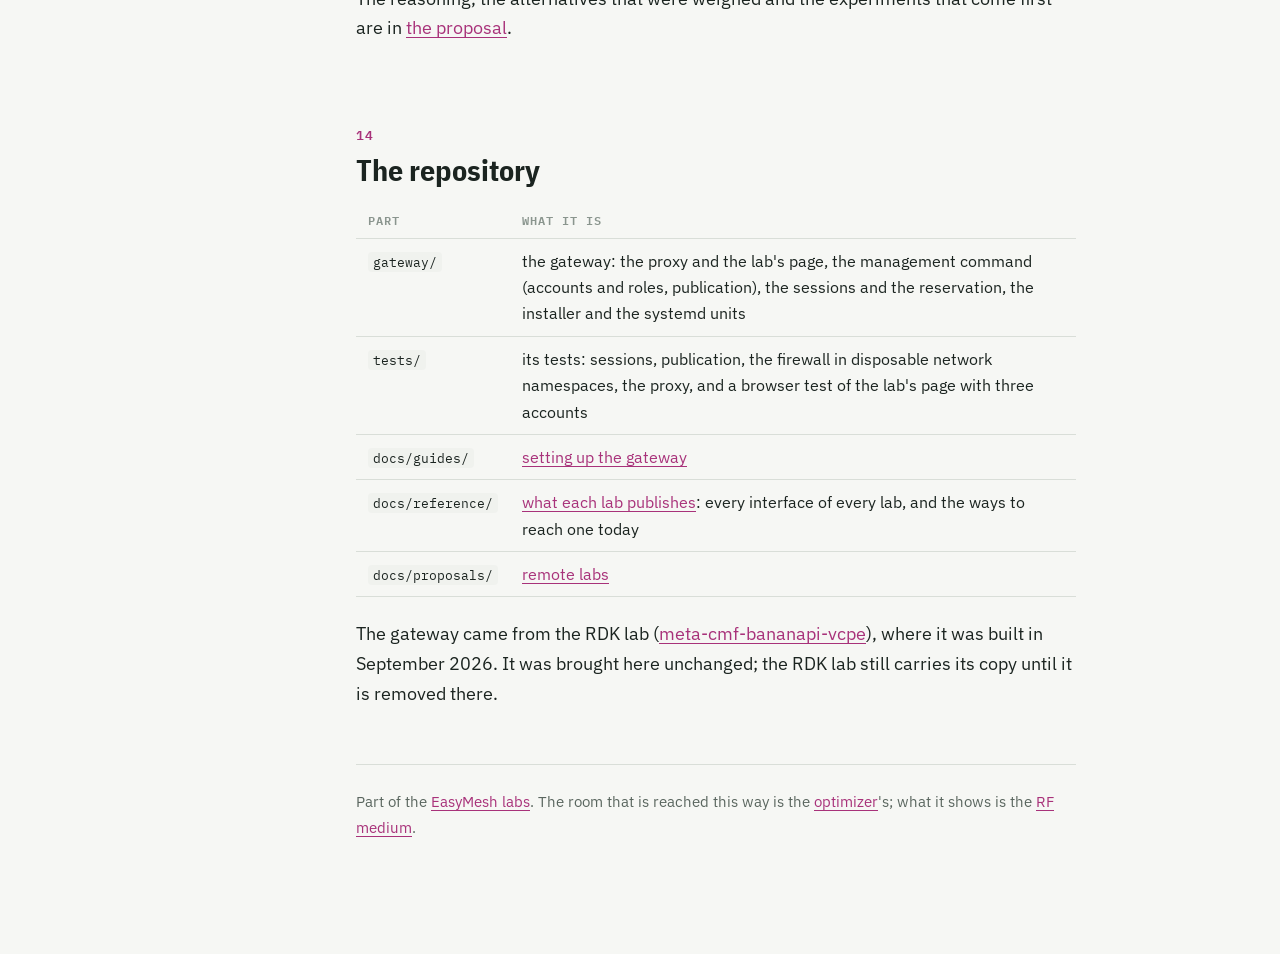
==== commit 3fab92e0: "The lab's page: a welcome and management window, and every interface in one window (remote labs step" ====
--- a/site/index.html
+++ b/site/index.html
@@ -313,19 +313,22 @@
 sudo tailscale up                      # join the private network
 
 REMOTE=/opt/easymesh-remote/manage.py
-VM=rdk-MMDD                            # the lab's VM, as the lab configurations name it
-sudo $REMOTE --lab "$VM" configure  # find the lab's published ports; exposes nothing
-sudo $REMOTE --lab "$VM" add-user alice
-sudo $REMOTE --lab "$VM" publish --mode private
-sudo $REMOTE --lab "$VM" status     # the three addresses to open</code></pre>
-<p>Then open the portal, <code>/_remote/</code> on any of the three addresses, sign in and
+LAB=rdk                                # the lab's configuration: kept across rebuilds
+VM=rdk-MMDD                            # its VM, as the lab configurations name it
+sudo $REMOTE --lab "$LAB" configure --vm "$VM"   # find the lab's published ports; exposes nothing
+sudo $REMOTE --lab "$LAB" add-user alice --role admin
+sudo $REMOTE --lab "$LAB" add-user bob
+sudo $REMOTE --lab "$LAB" publish --mode private
+sudo $REMOTE --lab "$LAB" status       # the three addresses to open</code></pre>
+<p>Then open the lab's page, <code>/_remote/</code> on any of the three addresses, sign in and
 reserve. Before making a lab public, check it with two browsers and two accounts: the second
 must see "in use" and reach nothing.</p>
 <div class="table-wrap"><table>
 <thead><tr><th>To</th><th>Run</th></tr></thead>
 <tbody>
 <tr><td>run local tests on the host</td><td><code>maintenance-on</code>, test, <code>maintenance-off</code></td></tr>
-<tr><td>end someone's reservation</td><td><code>release</code></td></tr>
+<tr><td>end someone's reservation</td><td><code>release</code>, or <b>Manage</b> on the lab's page as an admin</td></tr>
+<tr><td>make someone an admin</td><td><code>role NAME admin</code></td></tr>
 <tr><td>remove a person</td><td><code>remove-user NAME</code></td></tr>
 <tr><td>stop sharing</td><td><code>unpublish</code>; the firewall stays until it is switched off separately</td></tr>
 </tbody></table></div>
@@ -344,7 +347,6 @@
 <tr><td>Knowing what exists</td><td>a poster, updated by hand</td></tr>
 <tr><td>Watching</td><td>every account is an operator; a second person sees only "in use"</td></tr>
 <tr><td>Waiting</td><td>no queue</td></tr>
-<tr><td>One window</td><td>the portal shows one interface at a time</td></tr>
 </tbody></table></div>
 <p>The first gap is smaller than it looks. Every lab publishes its interfaces the same way;
 the prplMesh lab is unreachable through the gateway because one of its three ports has a
@@ -451,8 +453,9 @@
 <h2>One window</h2>
 <p>A lab is understood by looking at several interfaces at once: the room to see where a
 client is, the controller to see what the mesh believes, the console to see what the radio
-medium did. Today that is three browser tabs. The proposal is a <strong>workspace</strong>:
-one page that frames the lab's interfaces as tiles.</p>
+medium did. The lab's page does it (built 6 October): before a reservation it is the lab's
+welcome and management window; during one, a <strong>workspace</strong> that frames the lab's
+interfaces as tiles in one window.</p>
 <figure class="wide" id="fig-workspace">
 <div class="fig">
 <svg viewBox="0 0 820 340" role="img" aria-label="A sketch of a workspace: a header with the lab's name and the reservation, and three tiles: the room, large, with the controller's topology and Console NG beside it.">
@@ -495,15 +498,17 @@
   </g>
 </svg>
 </div>
-<figcaption><b>A workspace, sketched.</b> Each tile is the interface itself, on its own
-address. The page around them only places them.</figcaption>
+<figcaption><b>The workspace, in its "one large" layout.</b> Each tile is the interface itself,
+on its own address. The page around them only places them.</figcaption>
 </figure>
 <ul>
-  <li>Tiles can be moved, resized, zoomed and closed. A layout is remembered per kind of lab
+  <li>Three layouts: side by side, one large with the others stacked, one at a time. Dividers
+  resize, any tile can fill the window or the screen, and the layout is remembered per lab
   and can be passed on as a link.</li>
   <li>Each interface stays where it is, on its own port. The workspace frames it and does not
-  rewrite it. The gateway already decides who may frame what it proxies.</li>
-  <li>The moving and resizing is the work of an existing tiling library, not of new code.</li>
+  rewrite it; the gateway lets only the lab's own addresses frame what it proxies.</li>
+  <li>Tiles are not dragged around: moving a frame in a page reloads it, which would restart
+  the room's view at every move. The layouts rearrange the tiles without moving them.</li>
 </ul>
 <p>Two alternatives are worth knowing. A ready-made dashboard of the kind people run for a
 home network gives a list of services and framed tiles with no code, but knows nothing of
@@ -523,7 +528,7 @@
 <tr><td class="num">3</td><td>one address per lab</td><td>two labs on one host are published at once</td></tr>
 <tr><td class="num">4</td><td>the lab card and the directory</td><td>a newcomer finds a free lab without asking</td></tr>
 <tr><td class="num">5</td><td>observers</td><td>a second person watches a room being driven</td></tr>
-<tr><td class="num">6</td><td>the workspace</td><td>a lab's interfaces sit in one window</td></tr>
+<tr><td class="num">6</td><td>the workspace</td><td>a lab's interfaces sit in one window: done, 6 October</td></tr>
 <tr><td class="num">7</td><td>the queue, the suites' reservation, starting a lab on demand</td><td>two people alternate without talking to each other</td></tr>
 </tbody></table></div>
 <p>Beyond this lies a different thing: an optimizer that runs on a developer's own machine
@@ -540,8 +545,8 @@
 <div class="table-wrap"><table>
 <thead><tr><th>Part</th><th>What it is</th></tr></thead>
 <tbody>
-<tr><td><code>gateway/</code></td><td>the gateway: the proxy and its portal, the management command, the sessions and the reservation, the installer and the systemd units</td></tr>
-<tr><td><code>tests/</code></td><td>its tests: sessions, publication, the firewall in disposable network namespaces, the proxy, and a browser test of the portal with two accounts</td></tr>
+<tr><td><code>gateway/</code></td><td>the gateway: the proxy and the lab's page, the management command (accounts and roles, publication), the sessions and the reservation, the installer and the systemd units</td></tr>
+<tr><td><code>tests/</code></td><td>its tests: sessions, publication, the firewall in disposable network namespaces, the proxy, and a browser test of the lab's page with three accounts</td></tr>
 <tr><td><code>docs/guides/</code></td><td><a href="https://github.com/boardfarmdevs/easymesh-remote/blob/main/docs/guides/setup.md">setting up the gateway</a></td></tr>
 <tr><td><code>docs/reference/</code></td><td><a href="https://github.com/boardfarmdevs/easymesh-remote/blob/main/docs/reference/lab-endpoints.md">what each lab publishes</a>: every interface of every lab, and the ways to reach one today</td></tr>
 <tr><td><code>docs/proposals/</code></td><td><a href="https://github.com/boardfarmdevs/easymesh-remote/blob/main/docs/proposals/remote-labs.md">remote labs</a></td></tr>
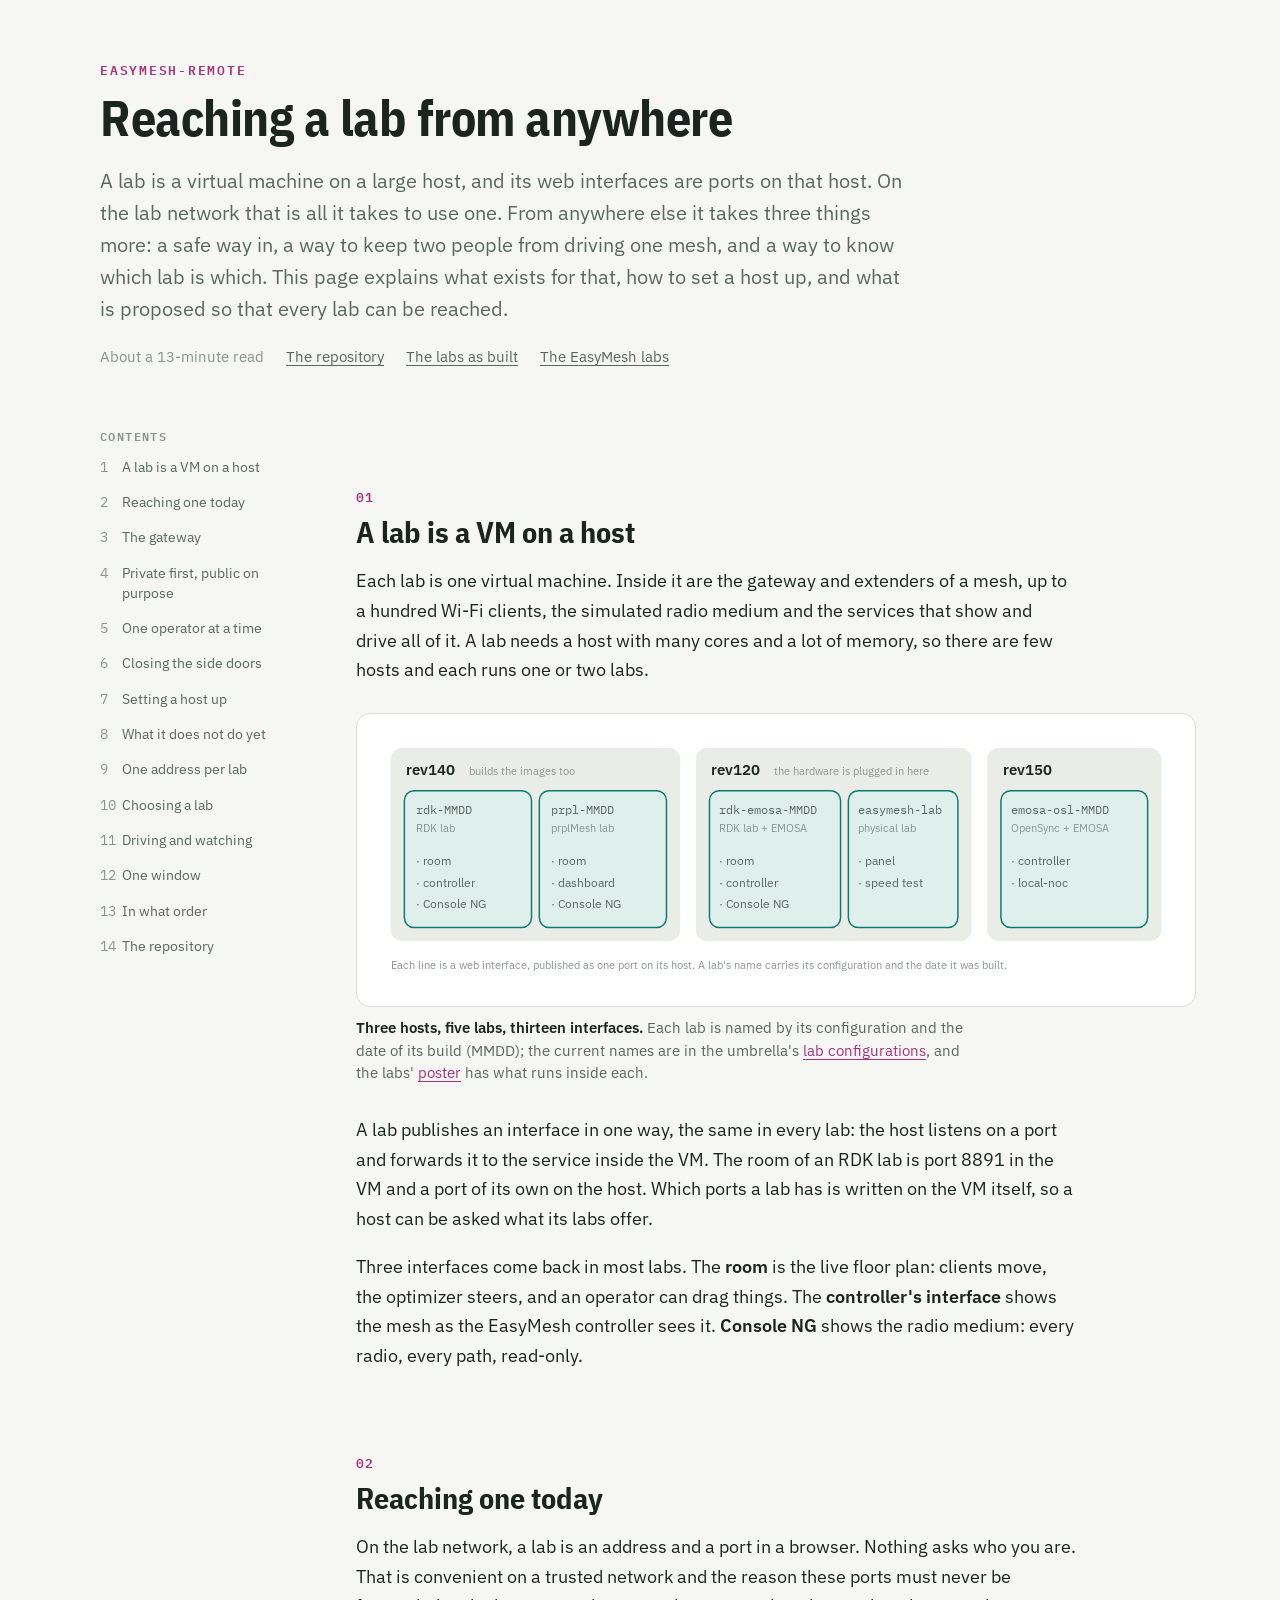
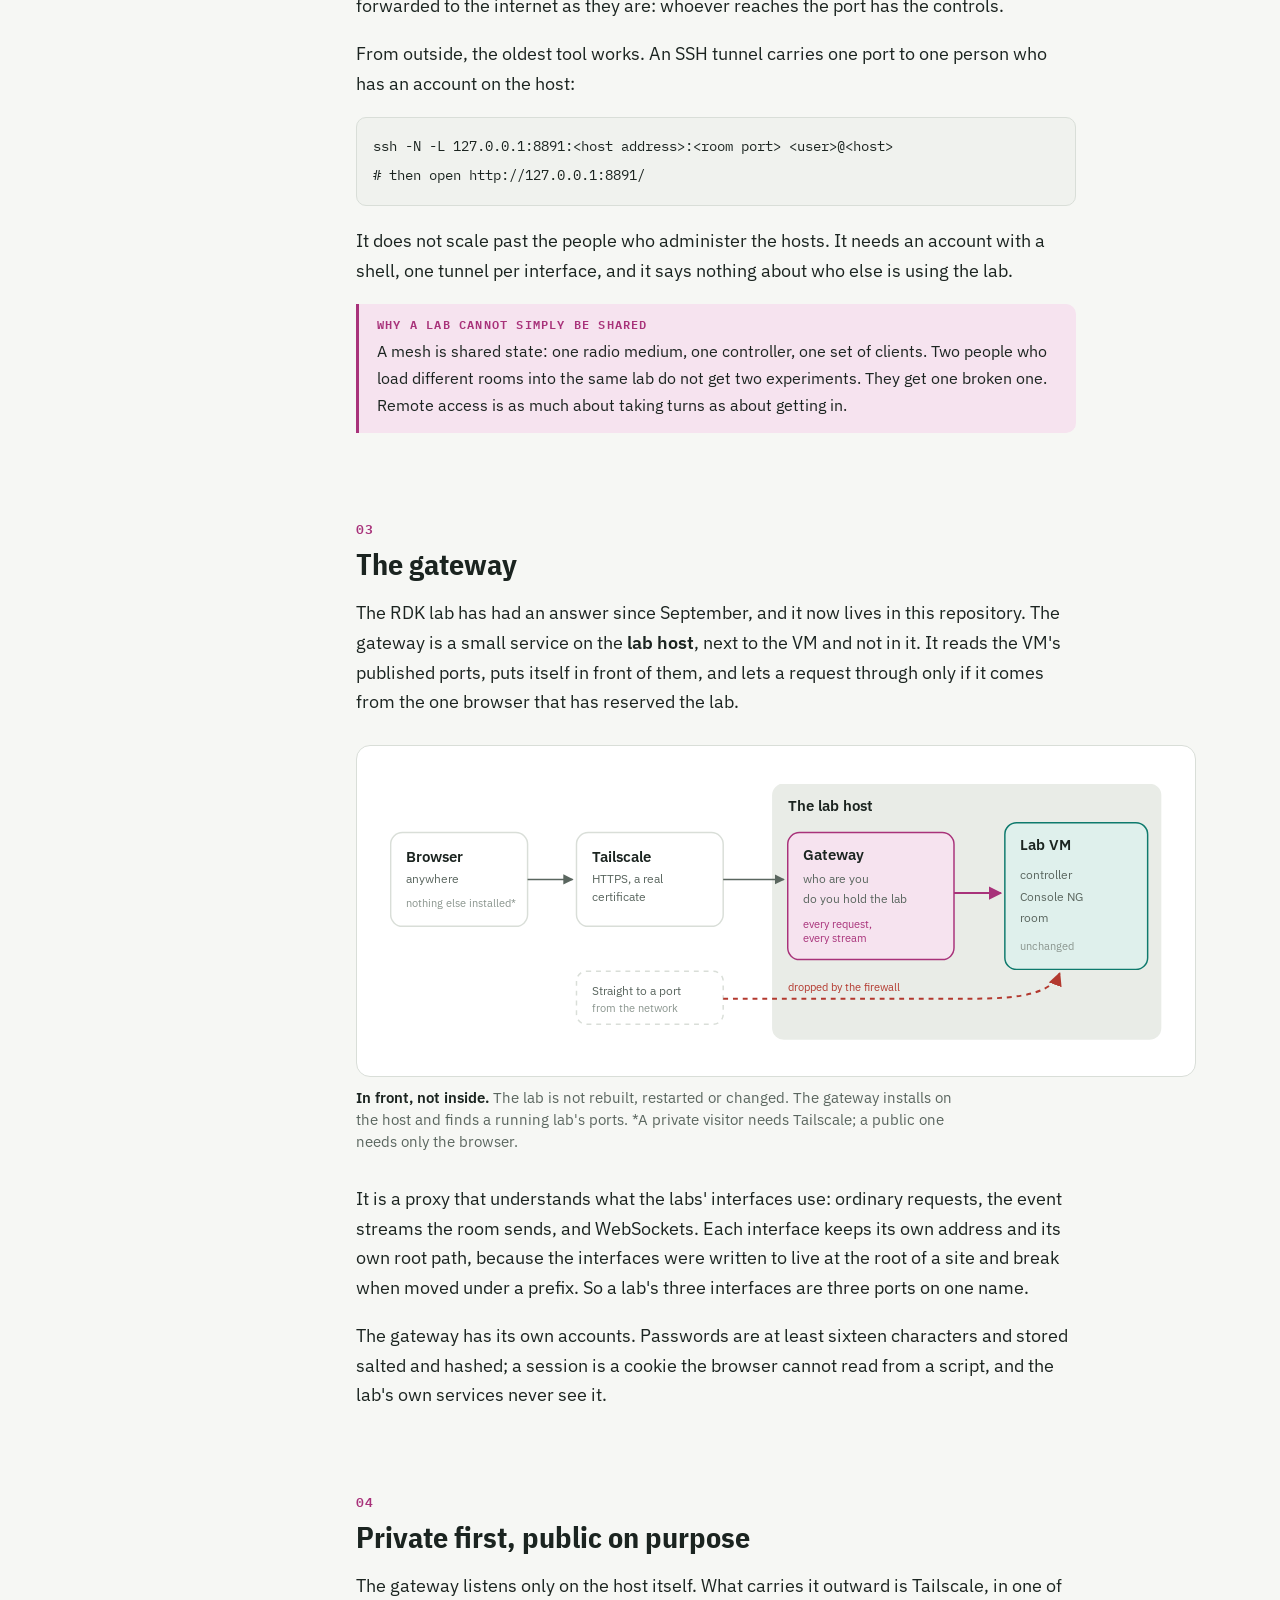
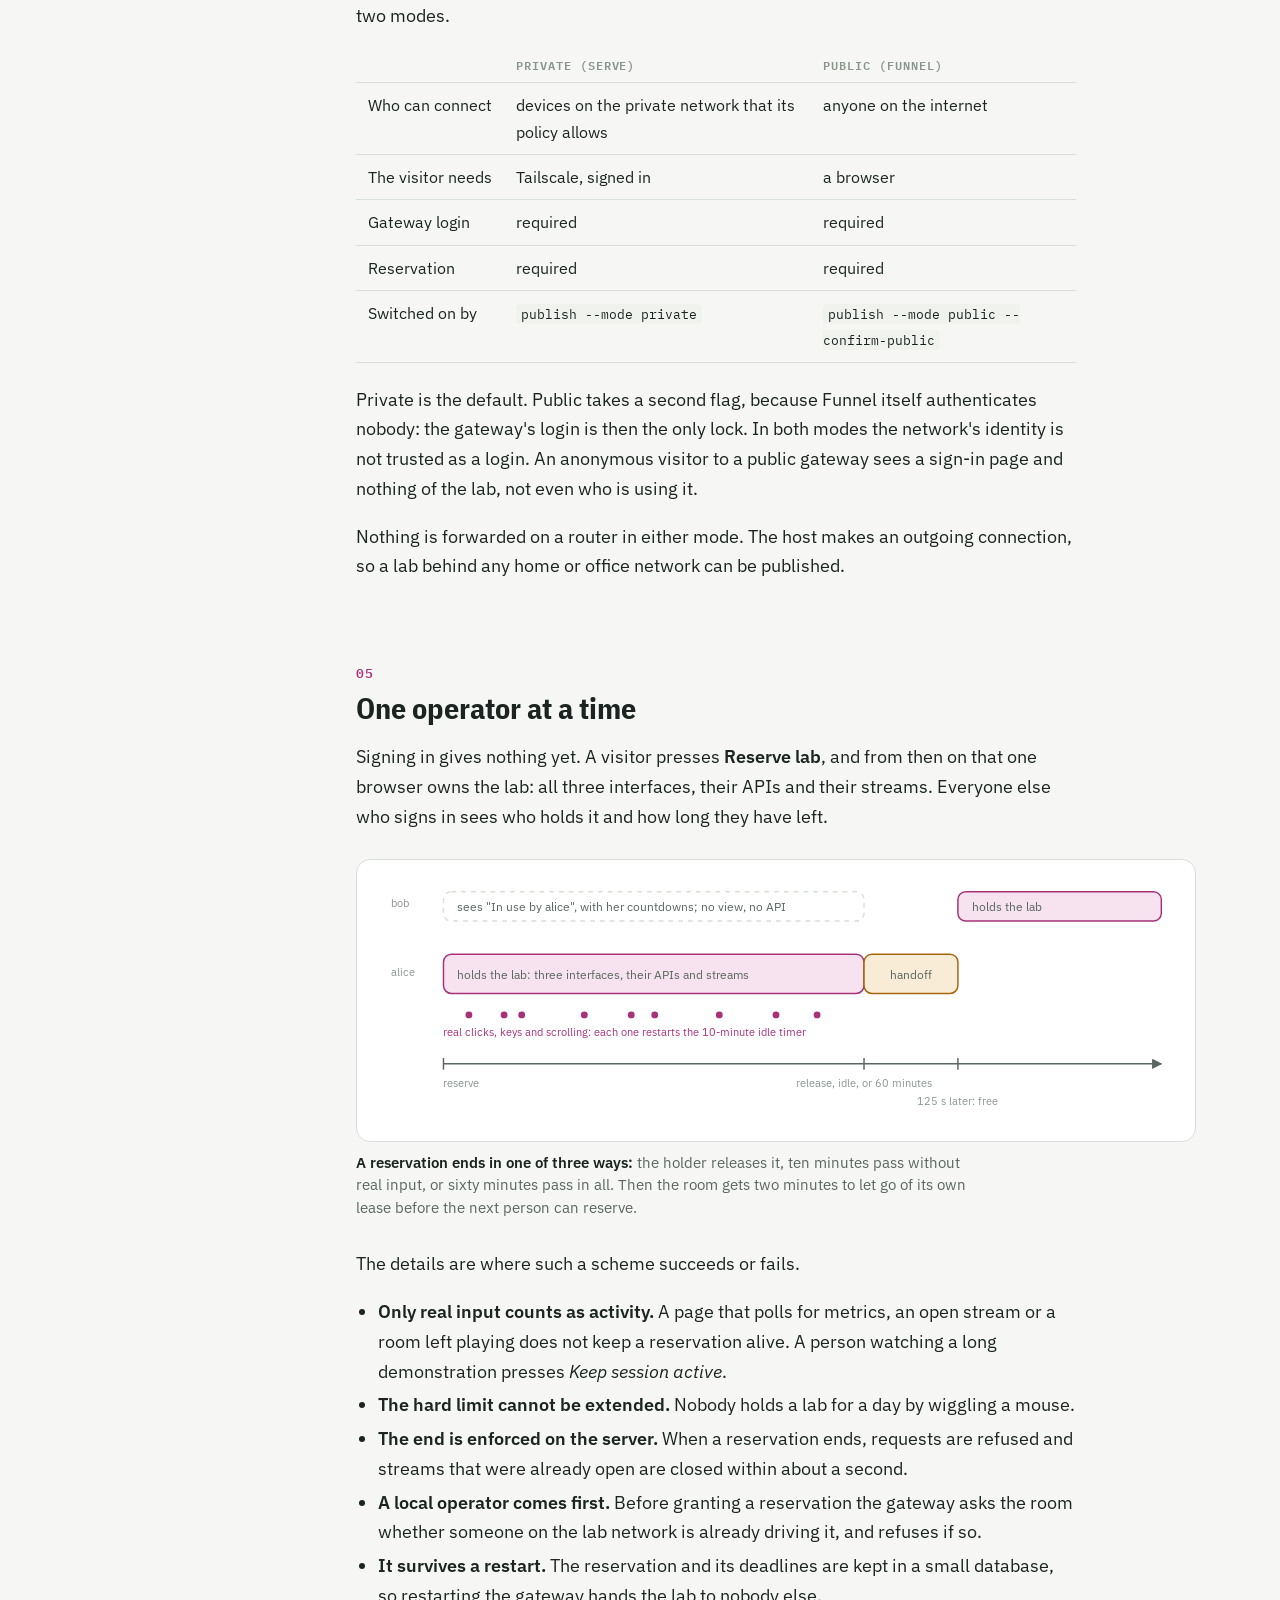
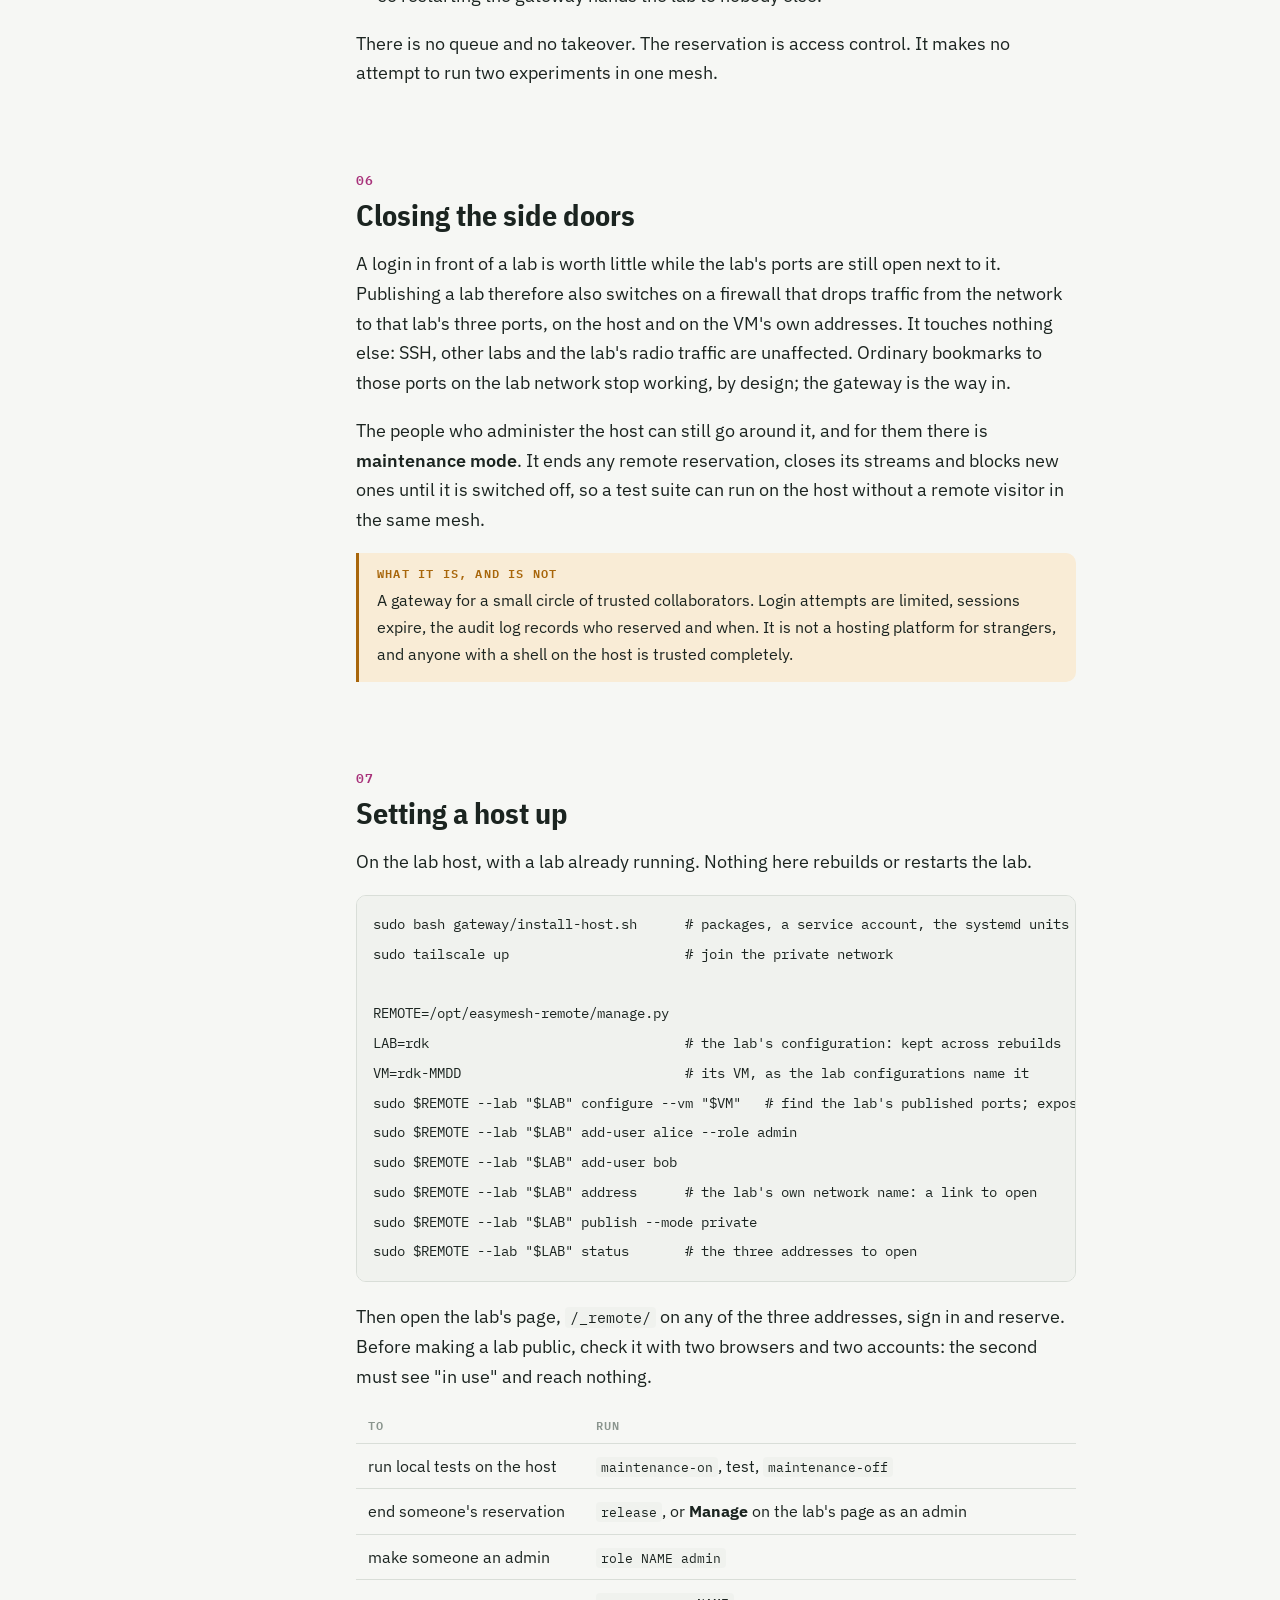
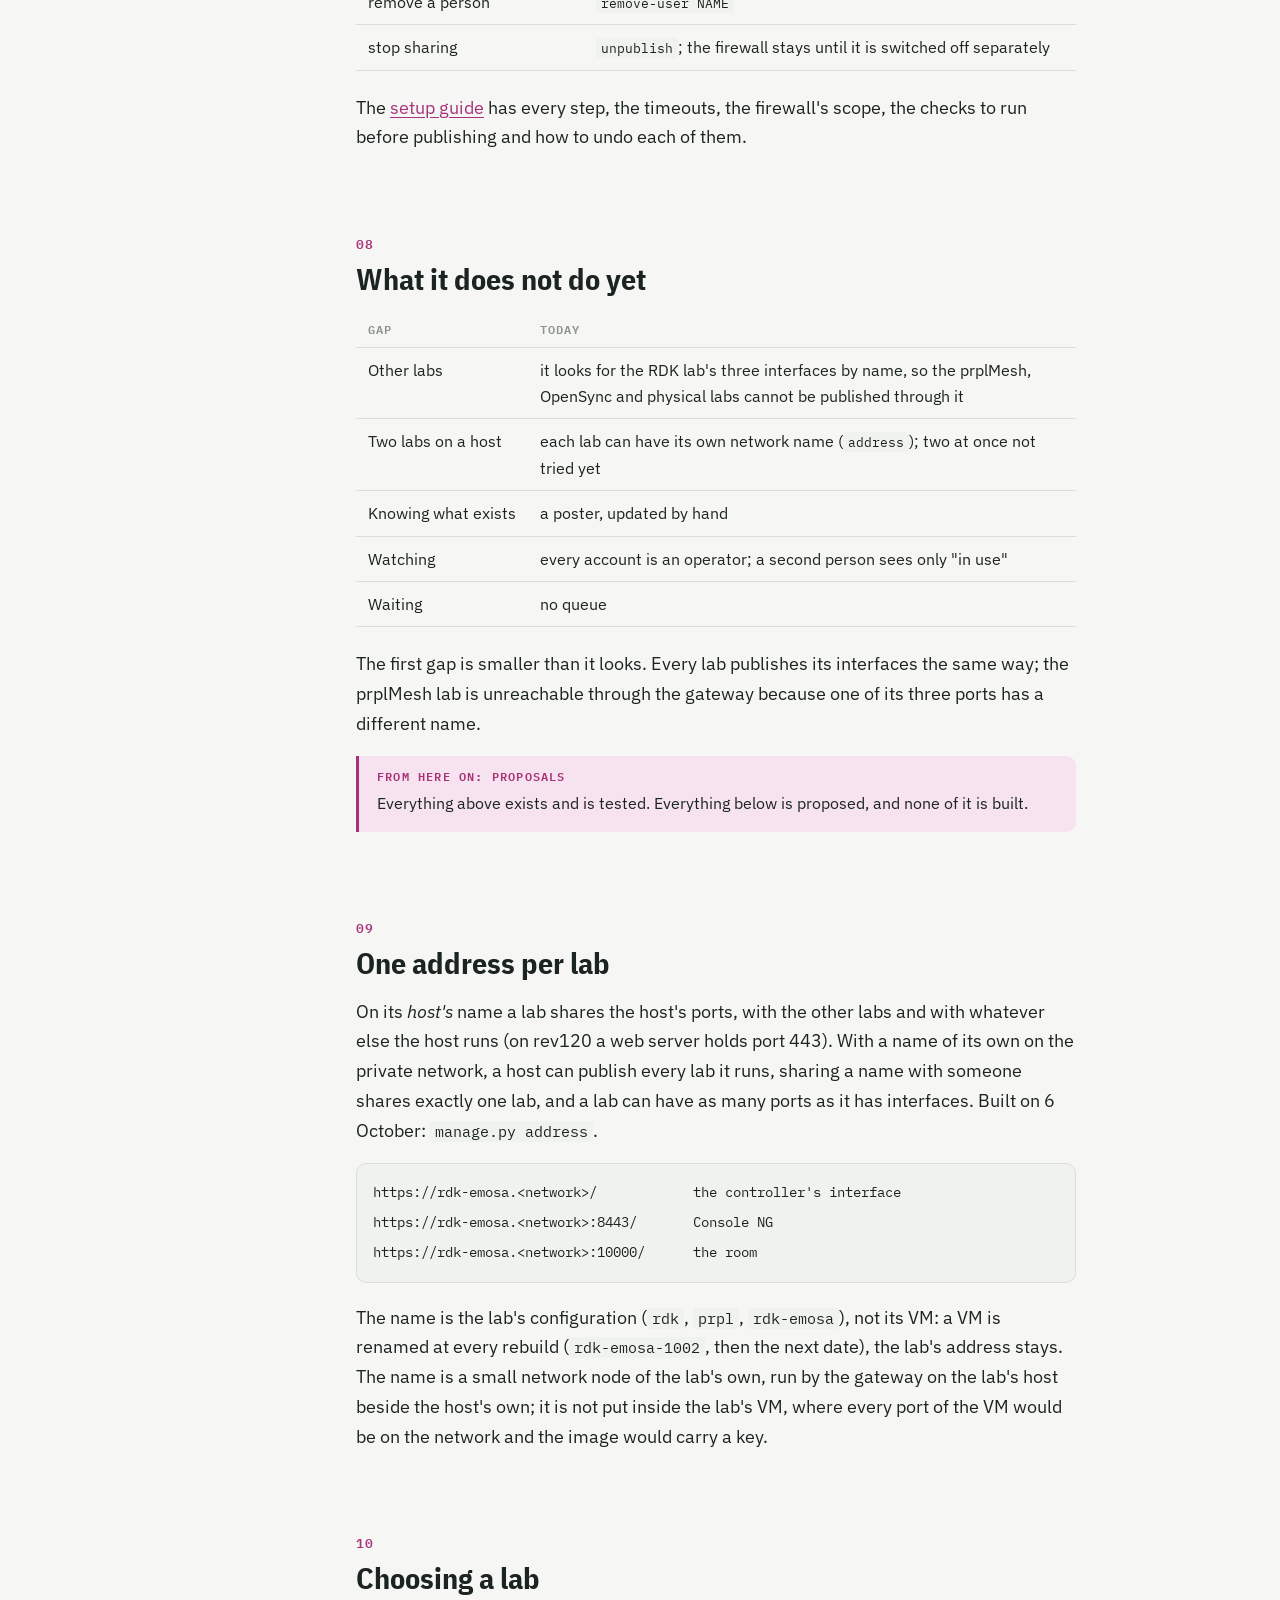
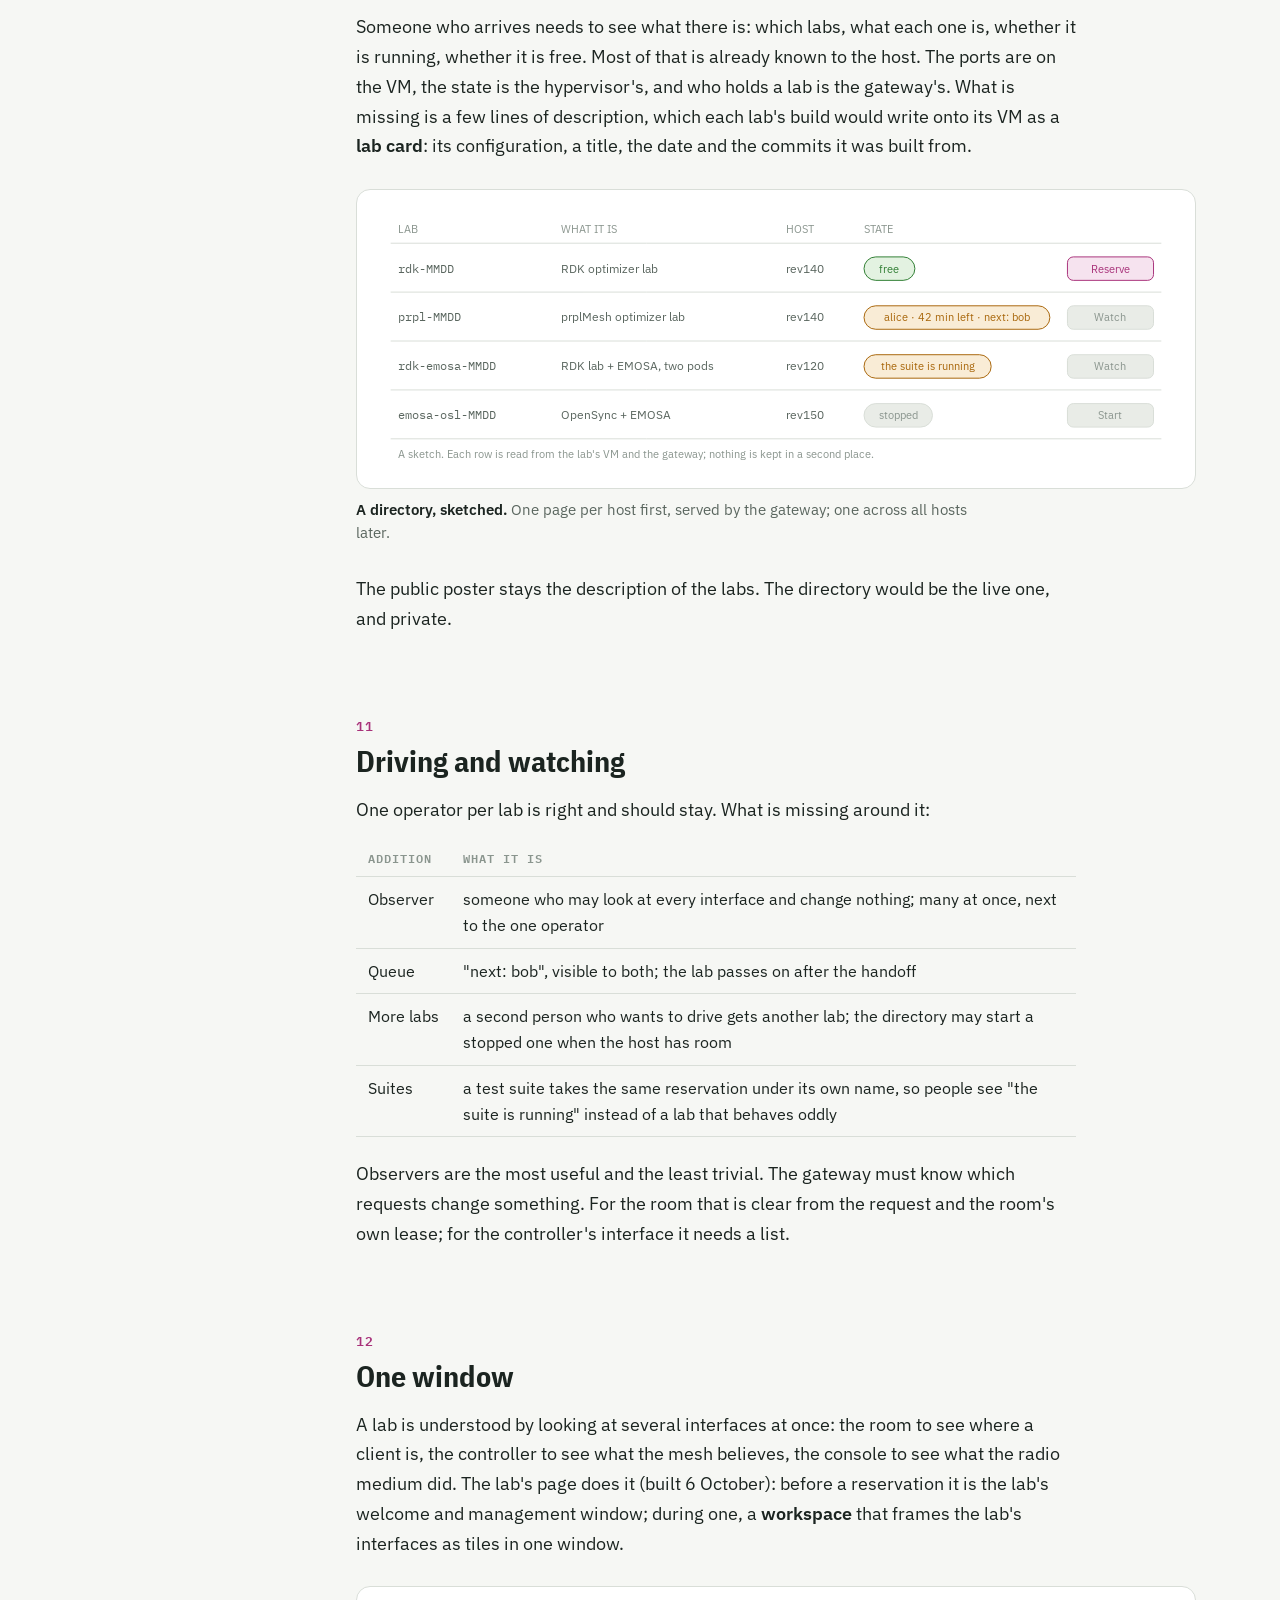
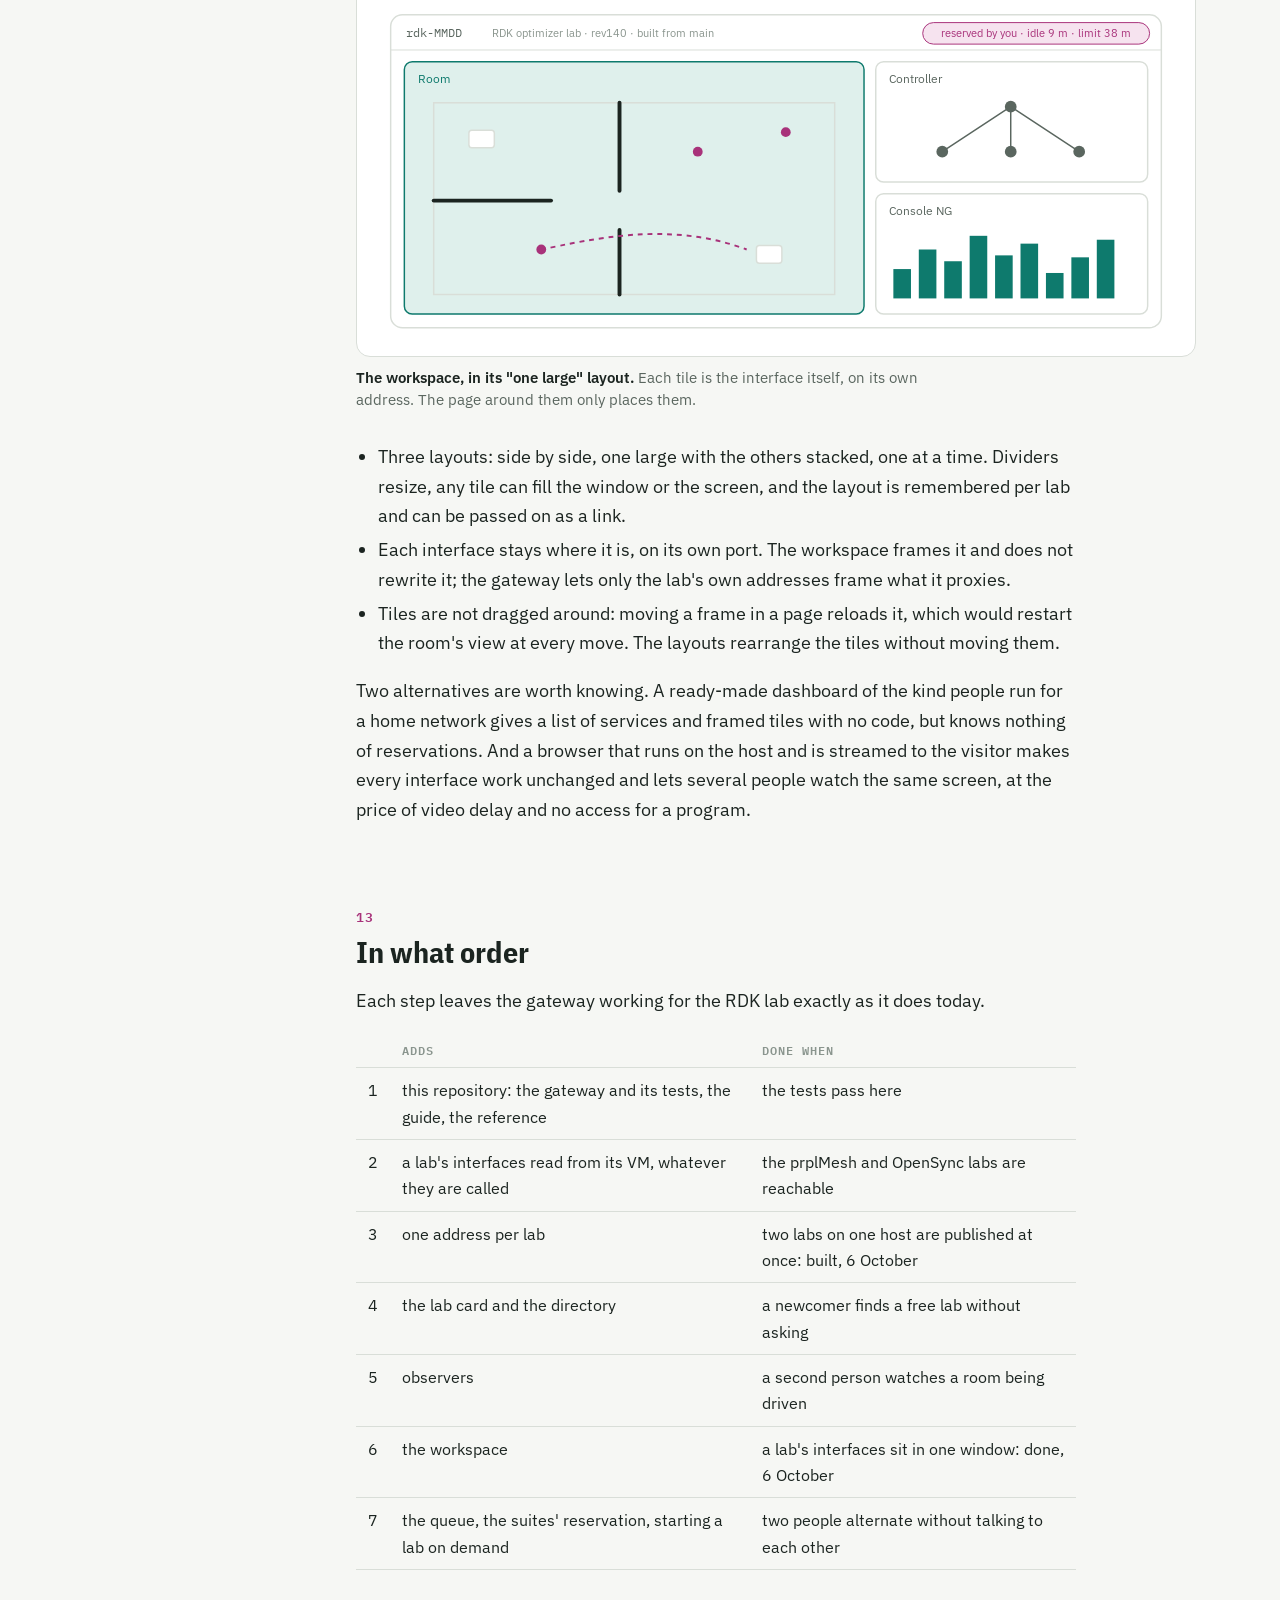
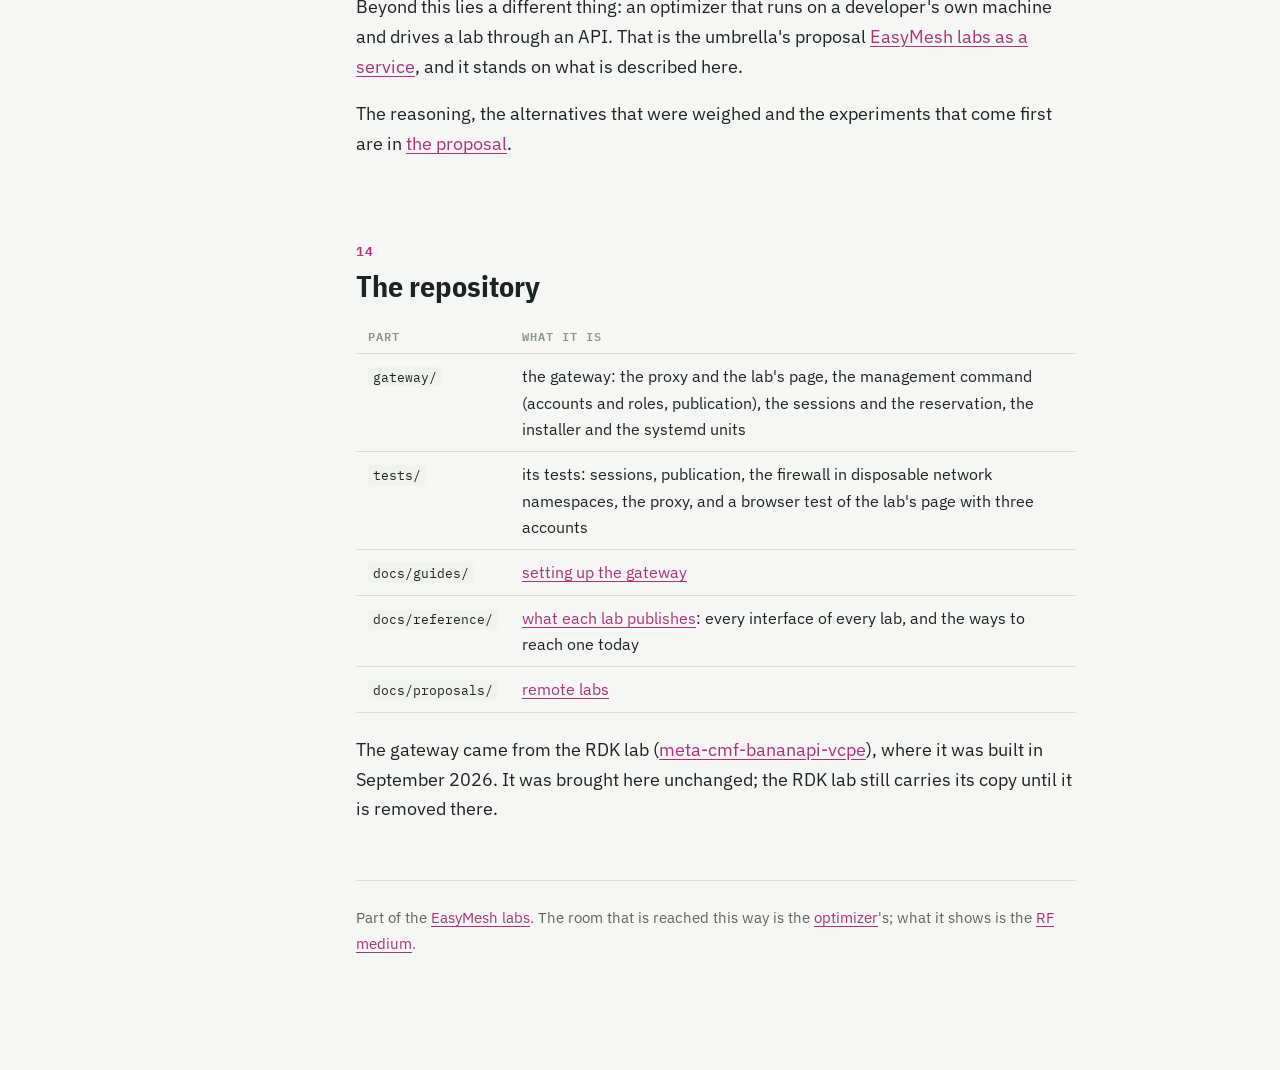
==== commit 103cb7b8: "A lab's own address: a Tailscale node per lab on its host, named after its configuration (remote lab" ====
--- a/site/index.html
+++ b/site/index.html
@@ -318,6 +318,7 @@
 sudo $REMOTE --lab "$LAB" configure --vm "$VM"   # find the lab's published ports; exposes nothing
 sudo $REMOTE --lab "$LAB" add-user alice --role admin
 sudo $REMOTE --lab "$LAB" add-user bob
+sudo $REMOTE --lab "$LAB" address      # the lab's own network name: a link to open
 sudo $REMOTE --lab "$LAB" publish --mode private
 sudo $REMOTE --lab "$LAB" status       # the three addresses to open</code></pre>
 <p>Then open the lab's page, <code>/_remote/</code> on any of the three addresses, sign in and
@@ -343,7 +344,7 @@
 <thead><tr><th>Gap</th><th>Today</th></tr></thead>
 <tbody>
 <tr><td>Other labs</td><td>it looks for the RDK lab's three interfaces by name, so the prplMesh, OpenSync and physical labs cannot be published through it</td></tr>
-<tr><td>Two labs on a host</td><td>one network name carries one lab's three ports</td></tr>
+<tr><td>Two labs on a host</td><td>each lab can have its own network name (<code>address</code>); two at once not tried yet</td></tr>
 <tr><td>Knowing what exists</td><td>a poster, updated by hand</td></tr>
 <tr><td>Watching</td><td>every account is an operator; a second person sees only "in use"</td></tr>
 <tr><td>Waiting</td><td>no queue</td></tr>
@@ -358,17 +359,19 @@
 
 <section id="address">
 <h2>One address per lab</h2>
-<p>Today a lab is reached as its <em>host's</em> name. If each <em>lab</em> has a name of its
-own on the private network, three things follow at once: a host can publish every lab it
-runs, sharing a name with someone shares exactly one lab, and a lab can have as many ports as
-it has interfaces.</p>
-<pre><code>https://rdk-MMDD.&lt;network&gt;/            the controller's interface
-https://rdk-MMDD.&lt;network&gt;:8443/       Console NG
-https://rdk-MMDD.&lt;network&gt;:10000/      the room</code></pre>
-<p>A lab's name already says what it is (<code>rdk</code>, <code>prpl</code>,
-<code>rdk-emosa</code>) and when it was built (<code>MMDD</code>, the month and day). Making that name the
-address means an address identifies a lab configuration without a table to look it up in.
-How to give a lab its own name with the least added to a host is the first experiment.</p>
+<p>On its <em>host's</em> name a lab shares the host's ports, with the other labs and with
+whatever else the host runs (on rev120 a web server holds port 443). With a name of its own
+on the private network, a host can publish every lab it runs, sharing a name with someone
+shares exactly one lab, and a lab can have as many ports as it has interfaces. Built on
+6 October: <code>manage.py address</code>.</p>
+<pre><code>https://rdk-emosa.&lt;network&gt;/            the controller's interface
+https://rdk-emosa.&lt;network&gt;:8443/       Console NG
+https://rdk-emosa.&lt;network&gt;:10000/      the room</code></pre>
+<p>The name is the lab's configuration (<code>rdk</code>, <code>prpl</code>, <code>rdk-emosa</code>),
+not its VM: a VM is renamed at every rebuild (<code>rdk-emosa-1002</code>, then the next
+date), the lab's address stays. The name is a small network node of the lab's own, run by
+the gateway on the lab's host beside the host's own; it is not put inside the lab's VM,
+where every port of the VM would be on the network and the image would carry a key.</p>
 </section>
 
 <section id="choose">
@@ -525,7 +528,7 @@
 <tbody>
 <tr><td class="num">1</td><td>this repository: the gateway and its tests, the guide, the reference</td><td>the tests pass here</td></tr>
 <tr><td class="num">2</td><td>a lab's interfaces read from its VM, whatever they are called</td><td>the prplMesh and OpenSync labs are reachable</td></tr>
-<tr><td class="num">3</td><td>one address per lab</td><td>two labs on one host are published at once</td></tr>
+<tr><td class="num">3</td><td>one address per lab</td><td>two labs on one host are published at once: built, 6 October</td></tr>
 <tr><td class="num">4</td><td>the lab card and the directory</td><td>a newcomer finds a free lab without asking</td></tr>
 <tr><td class="num">5</td><td>observers</td><td>a second person watches a room being driven</td></tr>
 <tr><td class="num">6</td><td>the workspace</td><td>a lab's interfaces sit in one window: done, 6 October</td></tr>
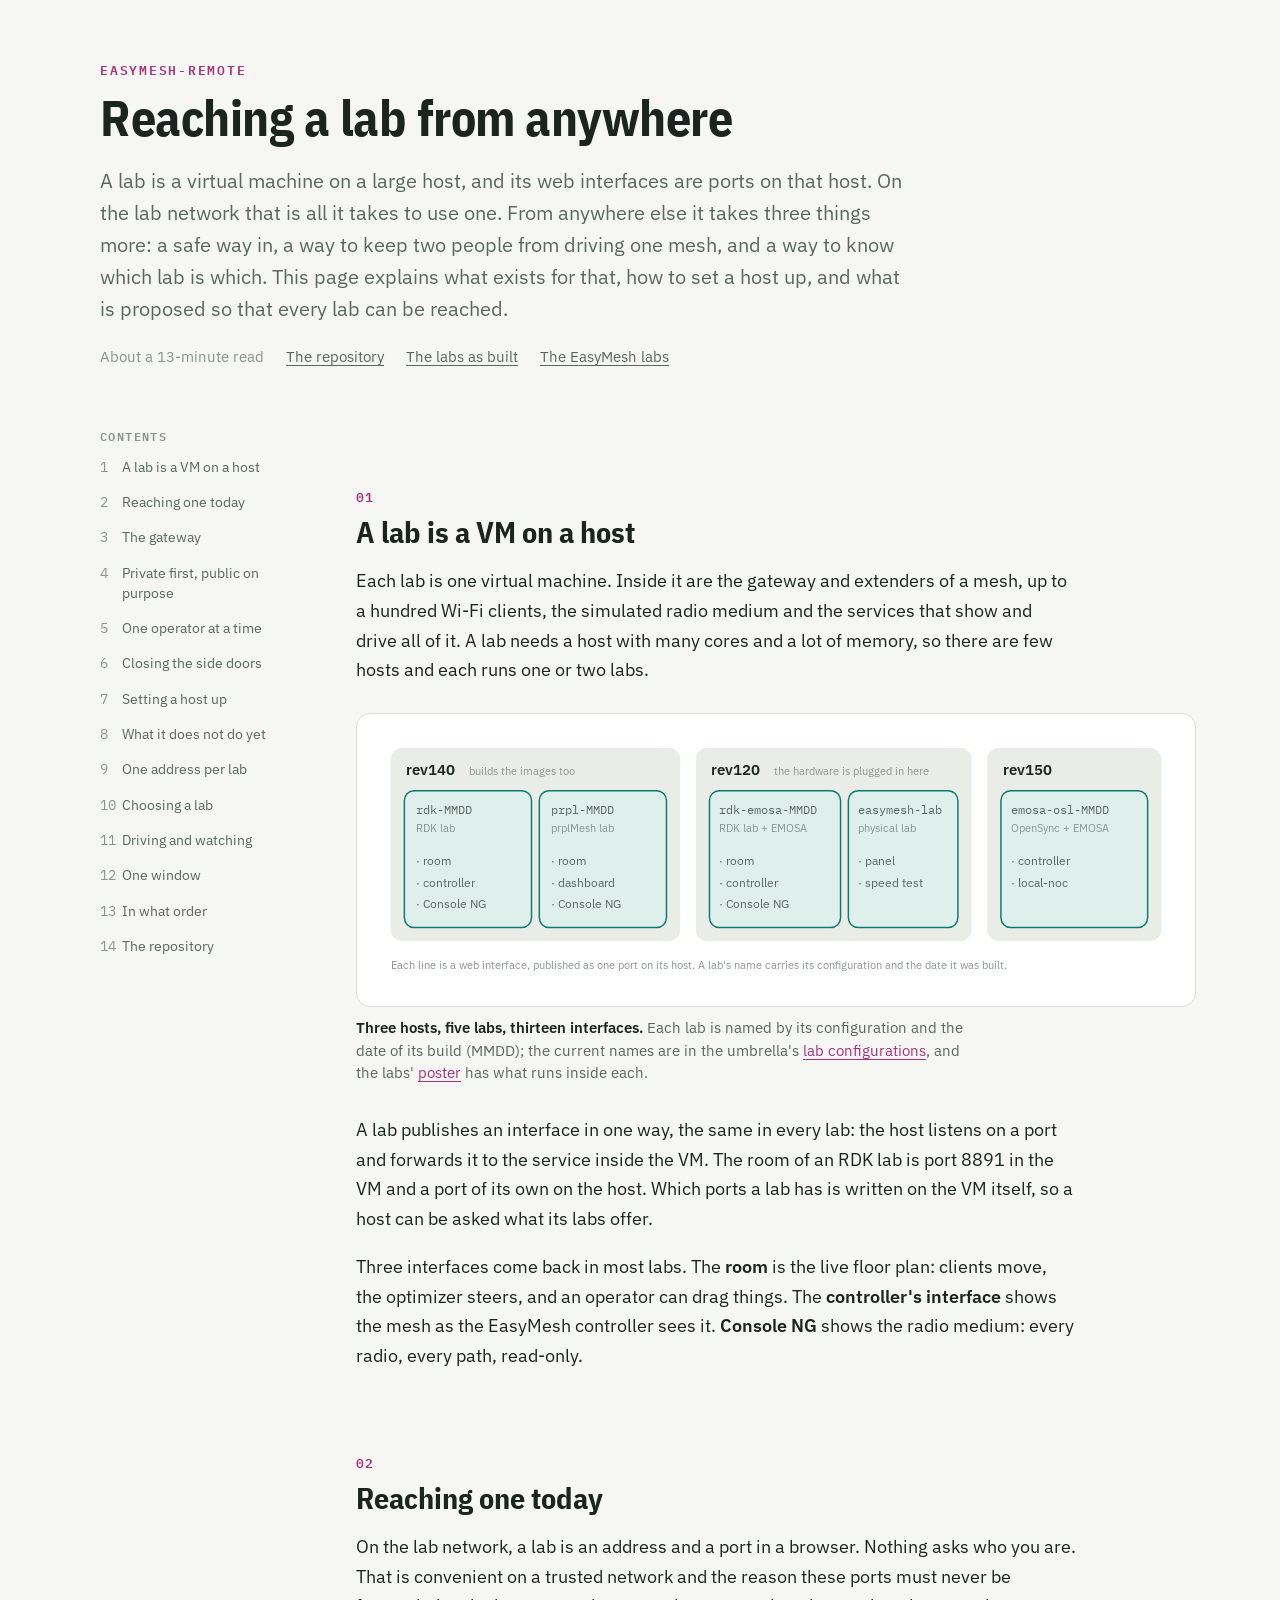
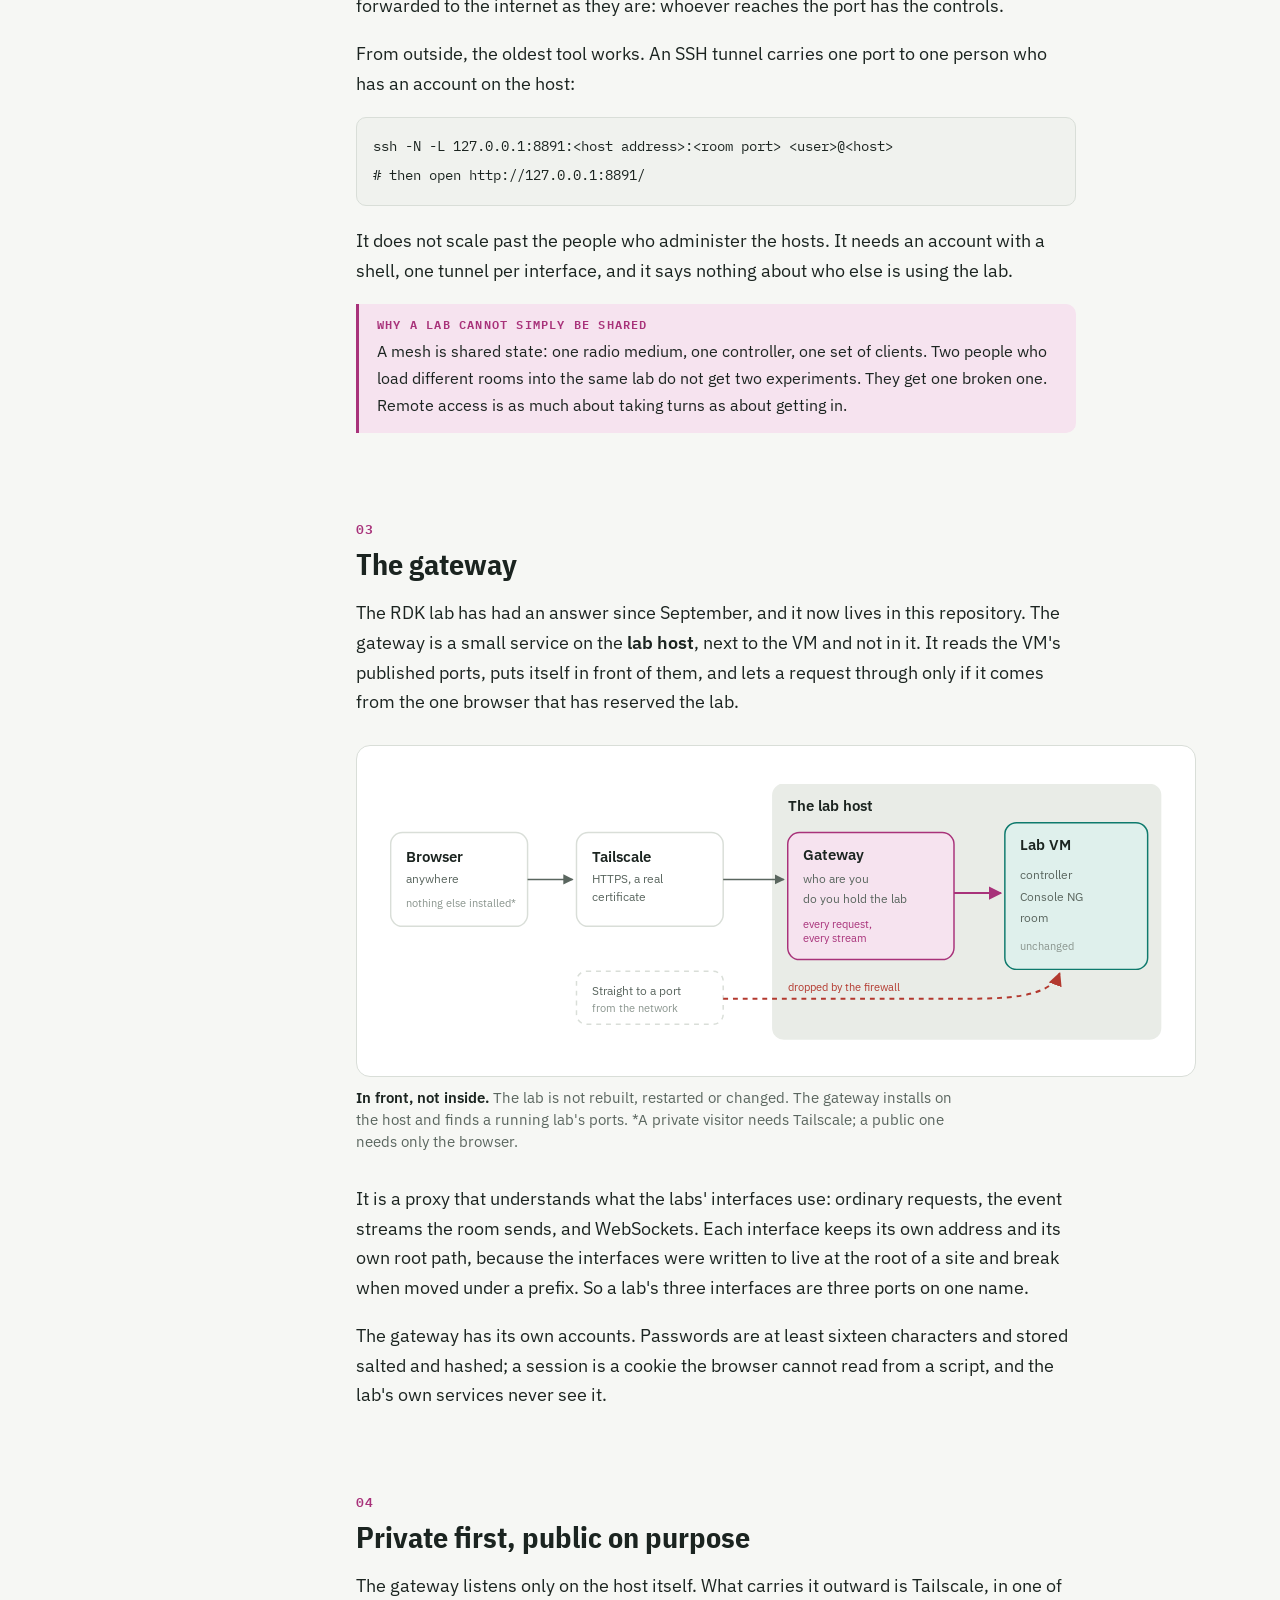
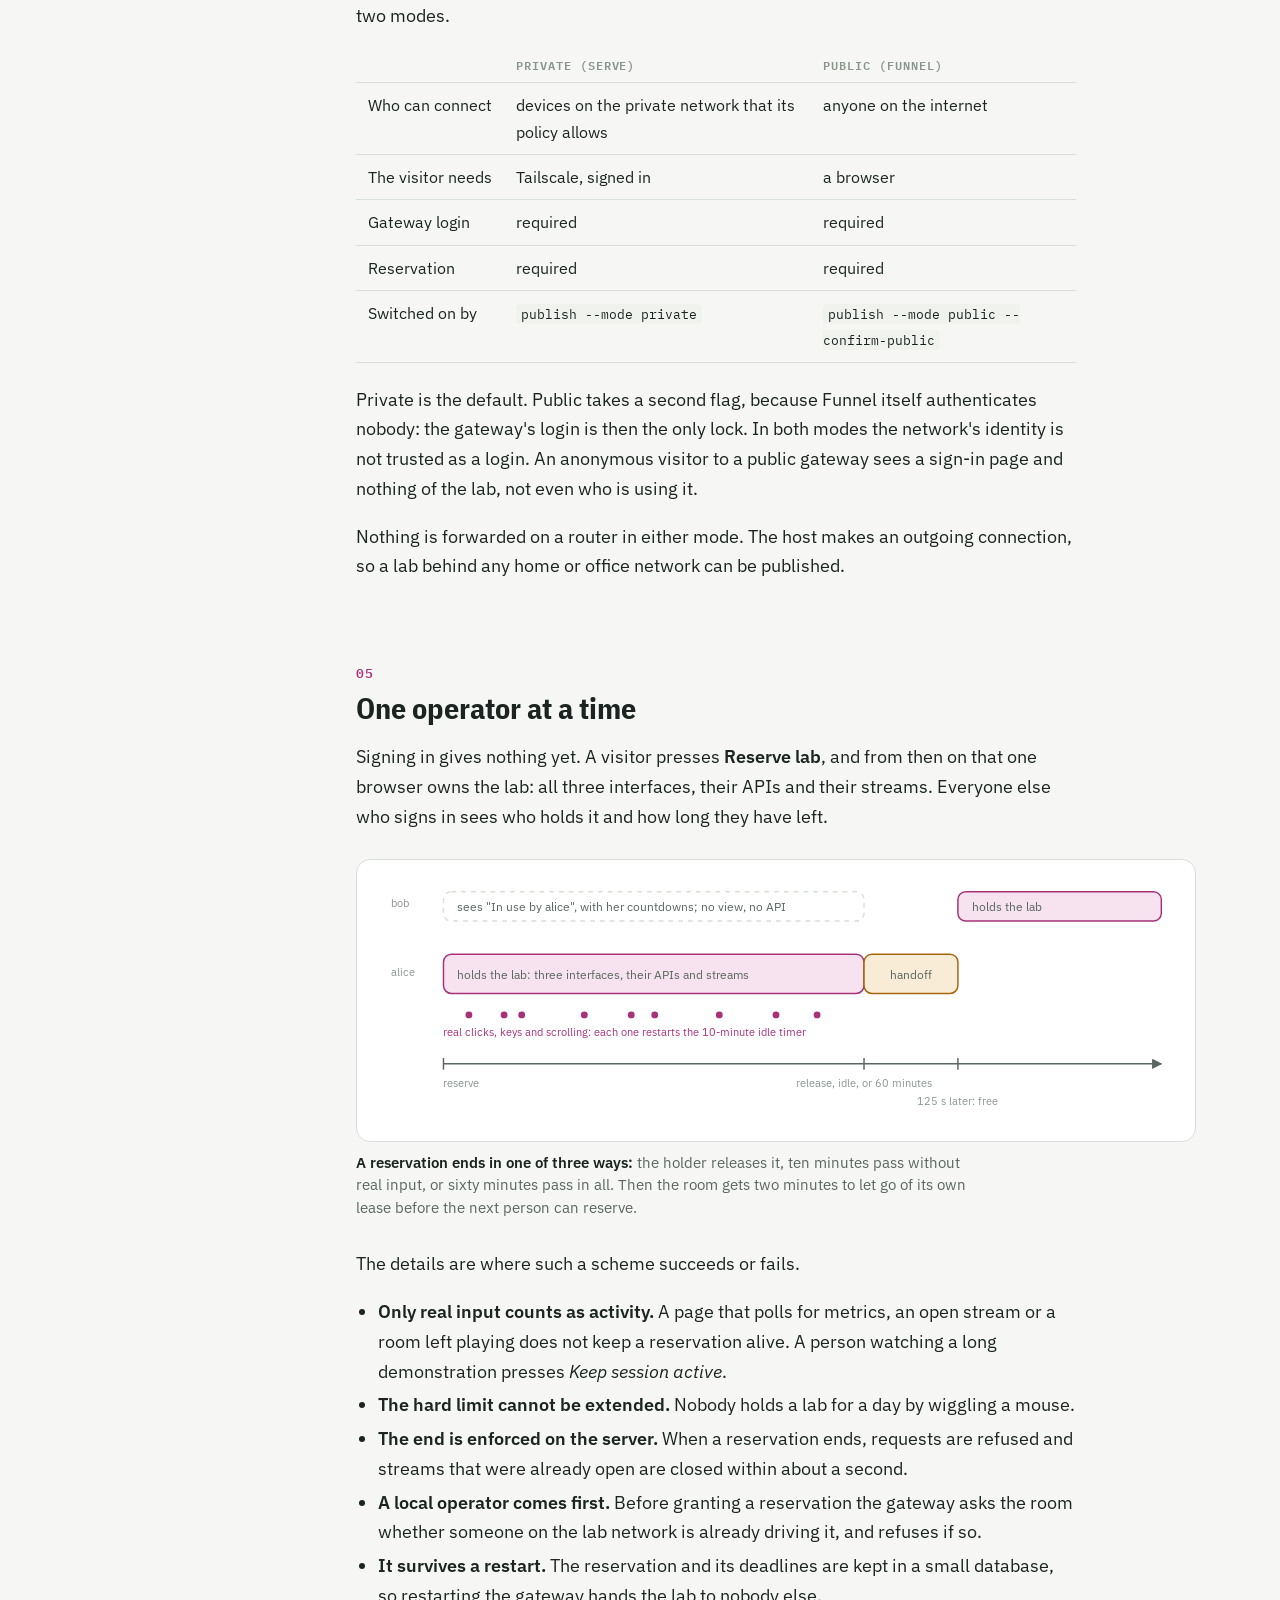
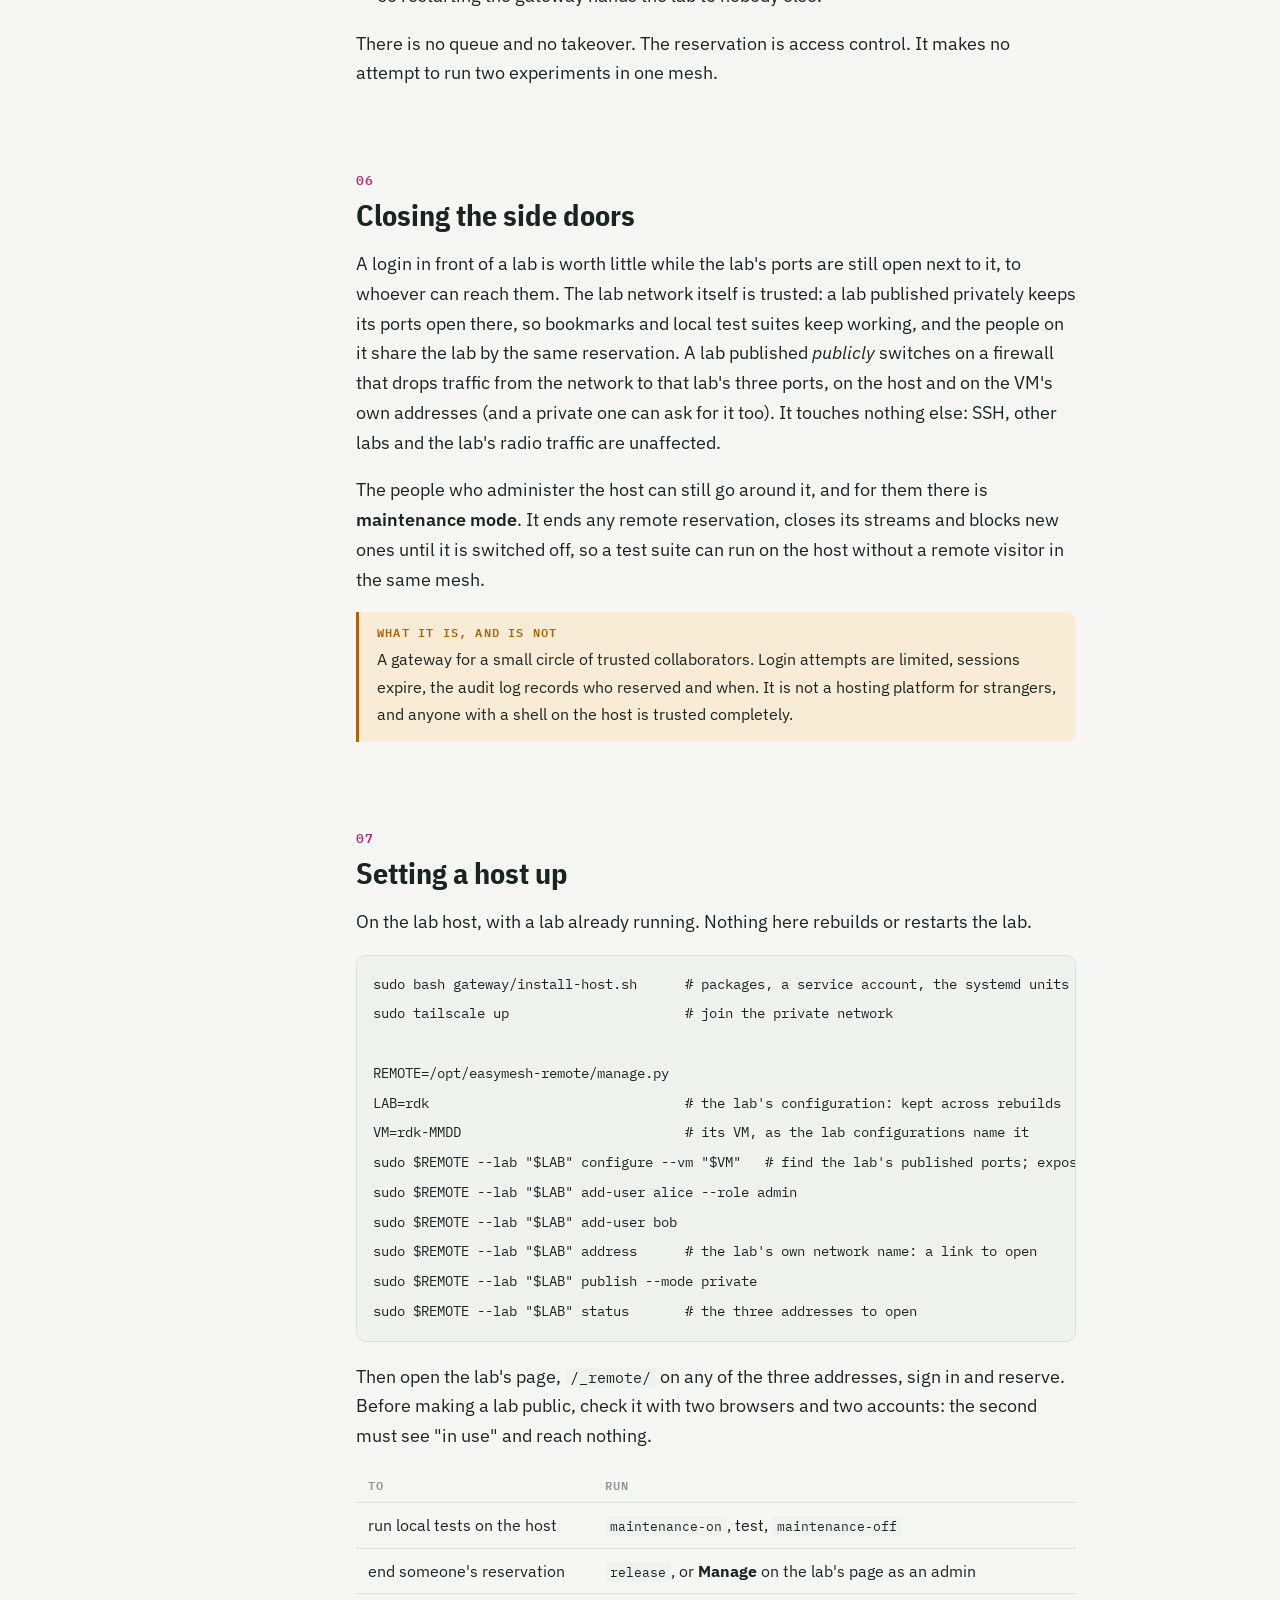
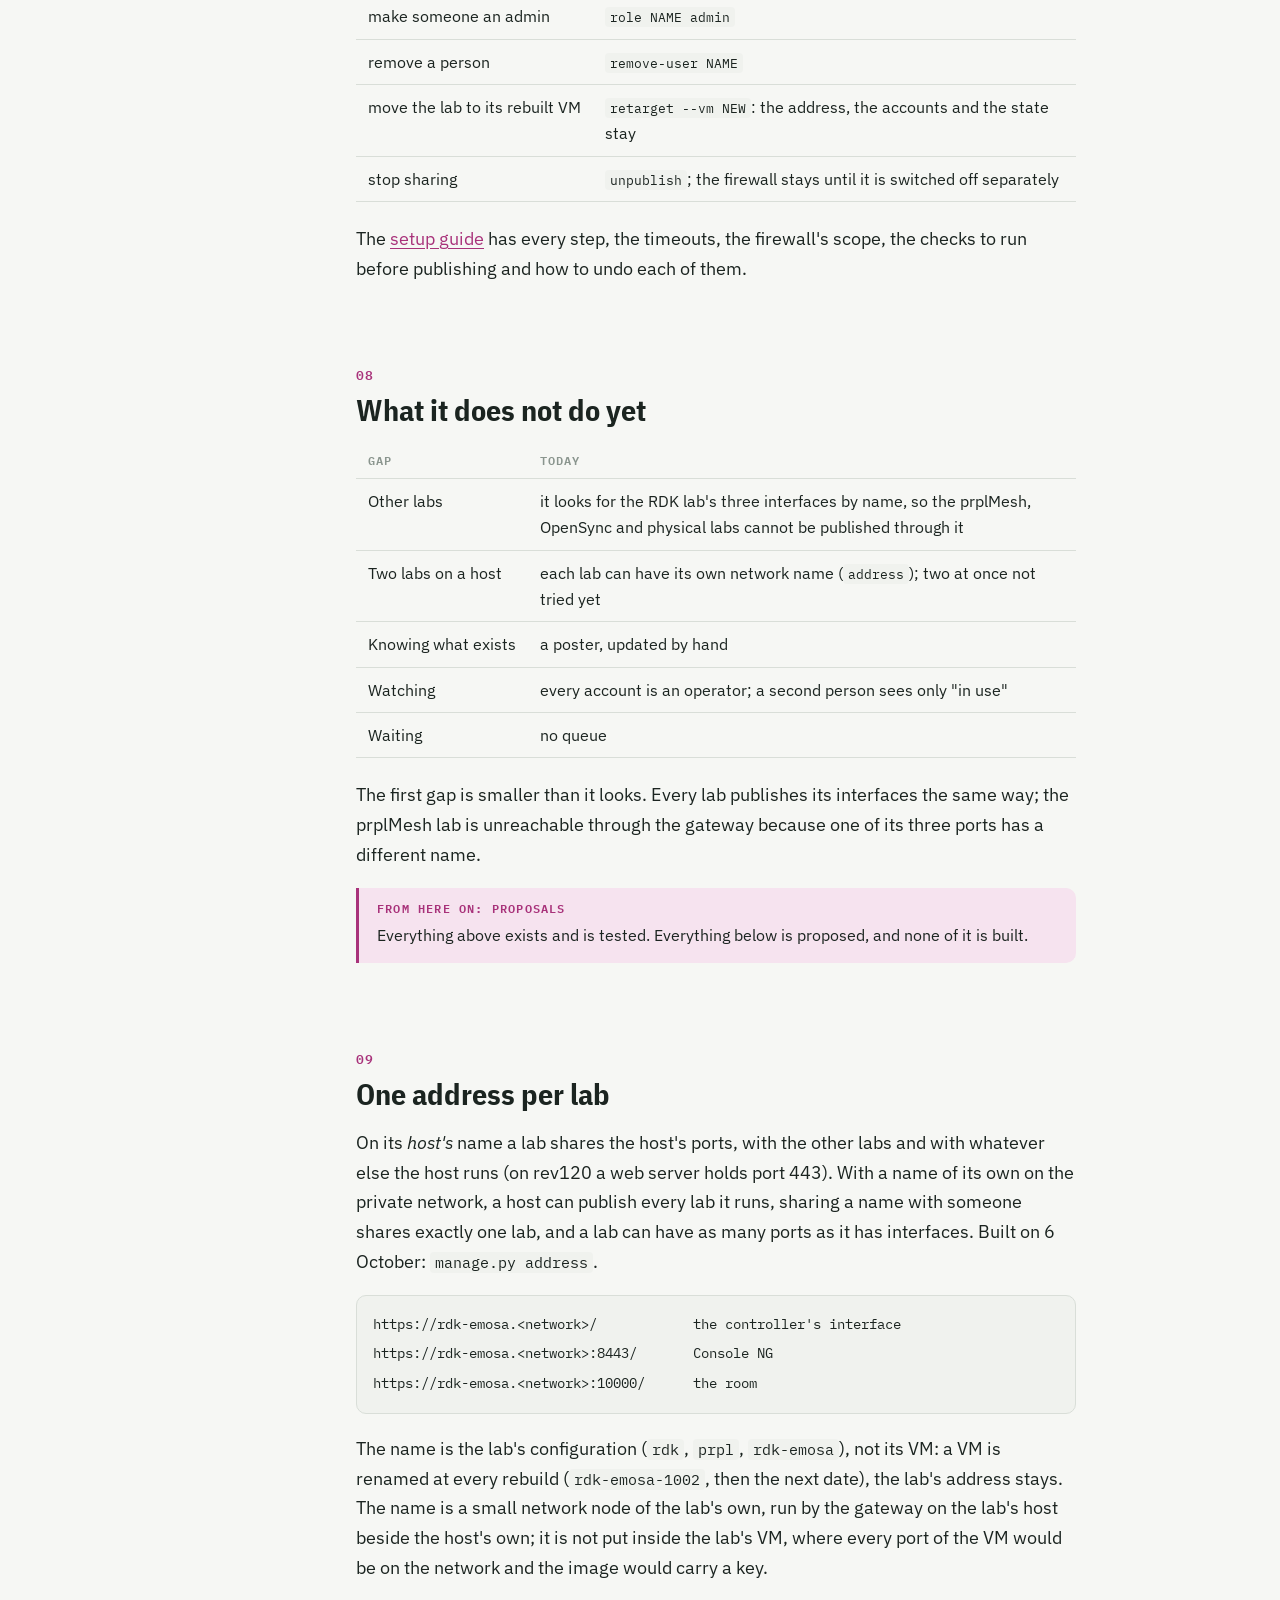
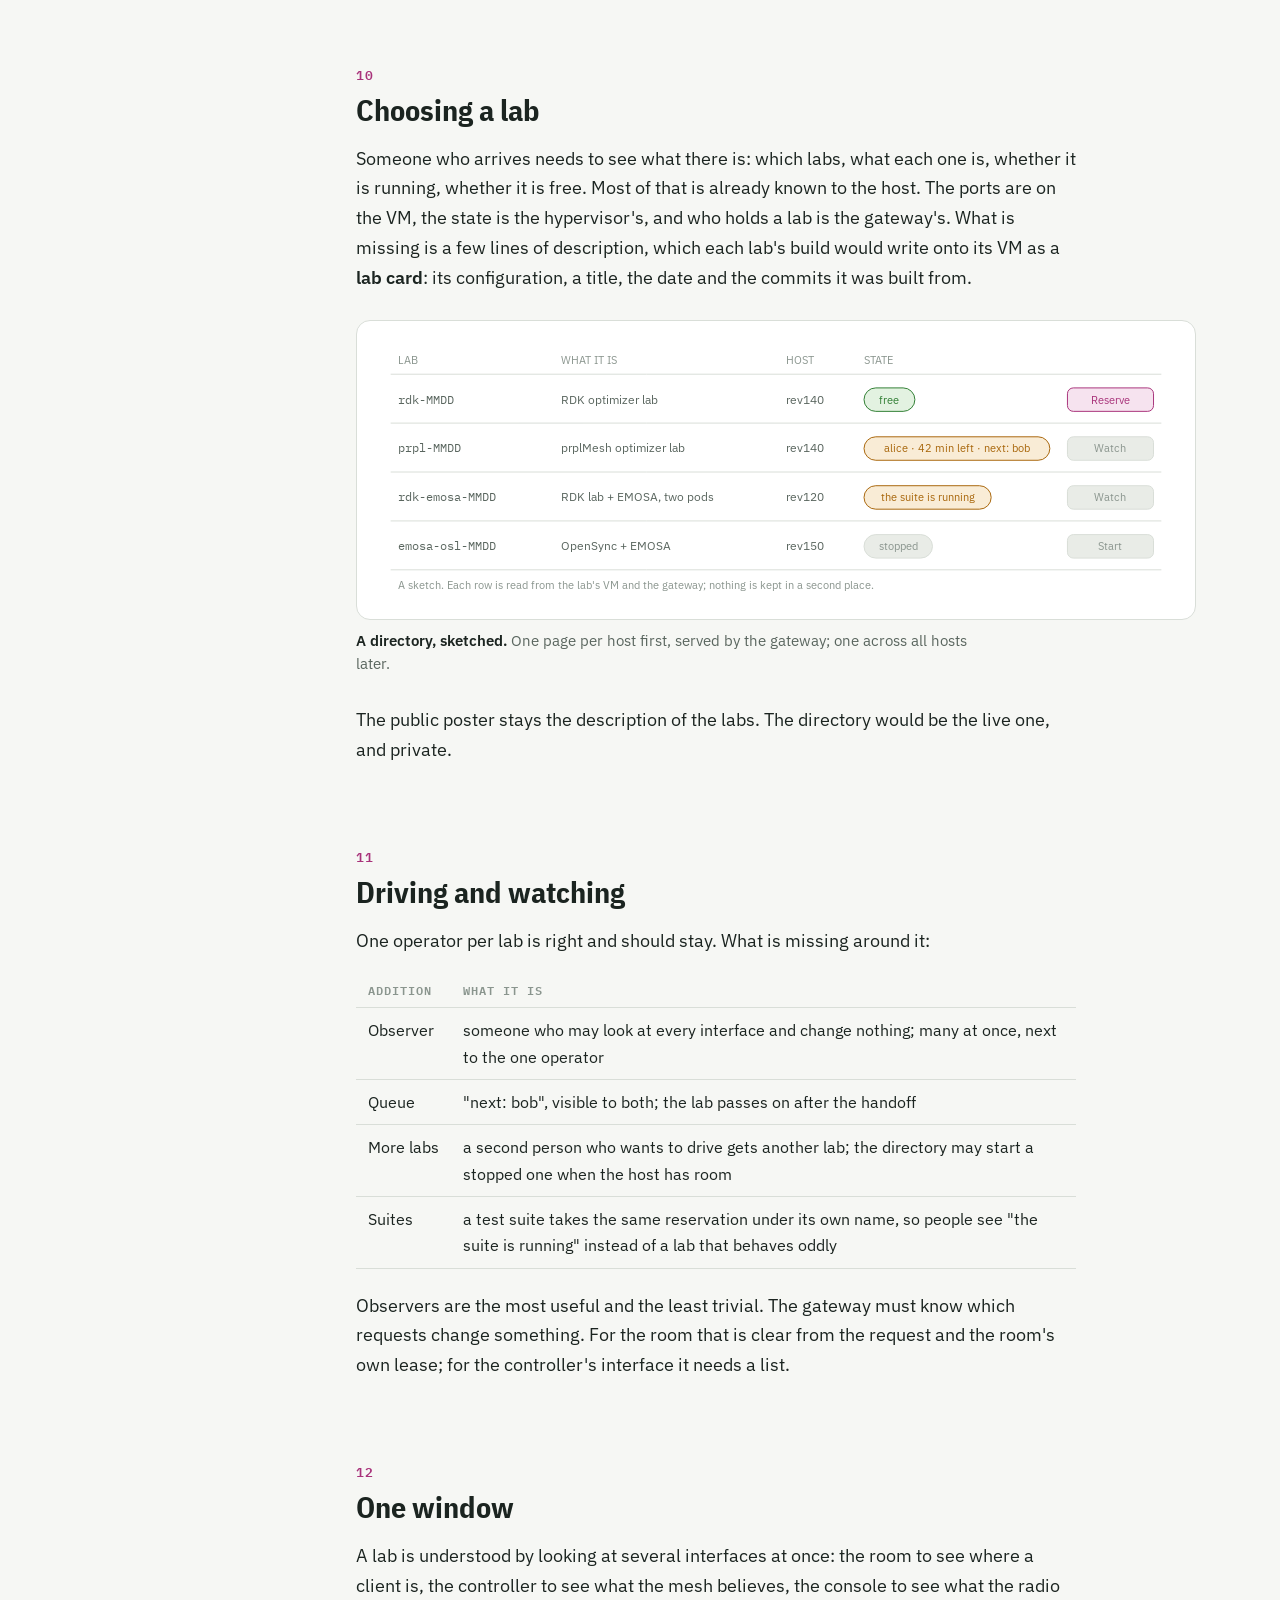
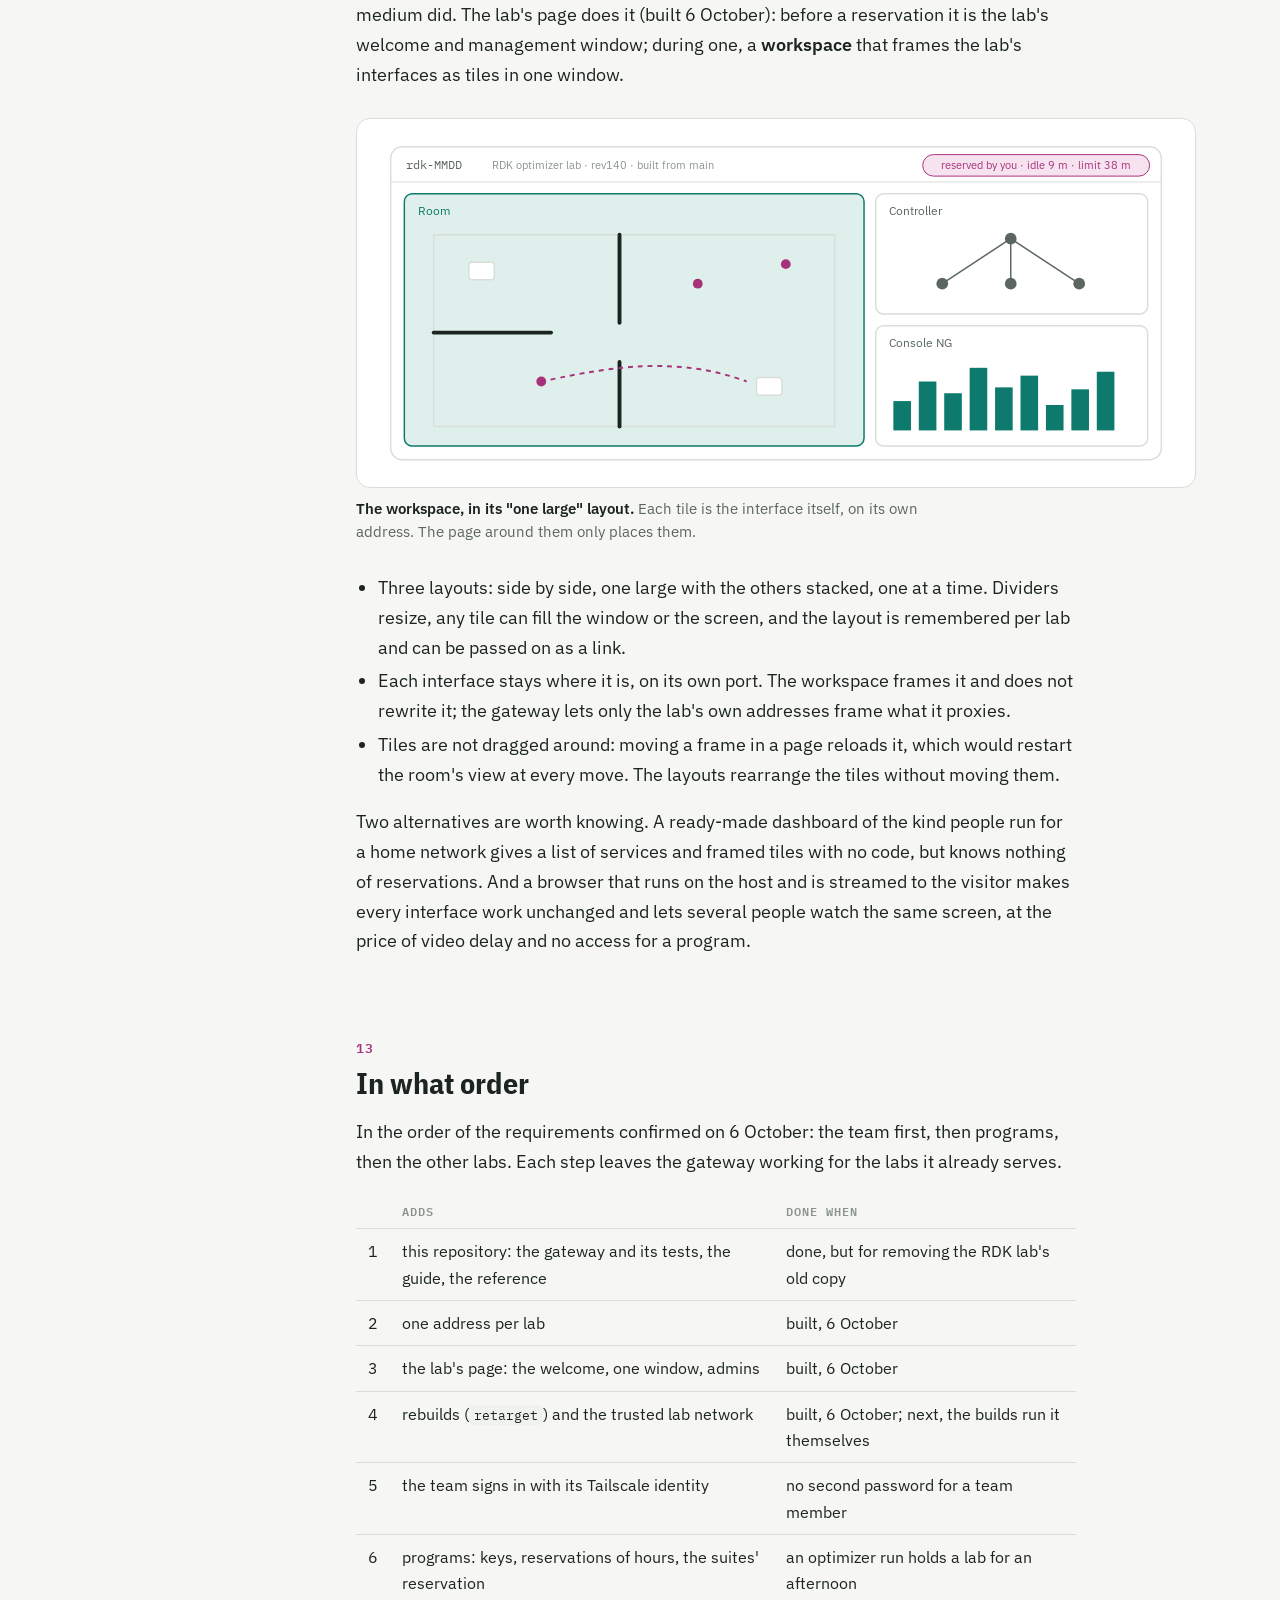
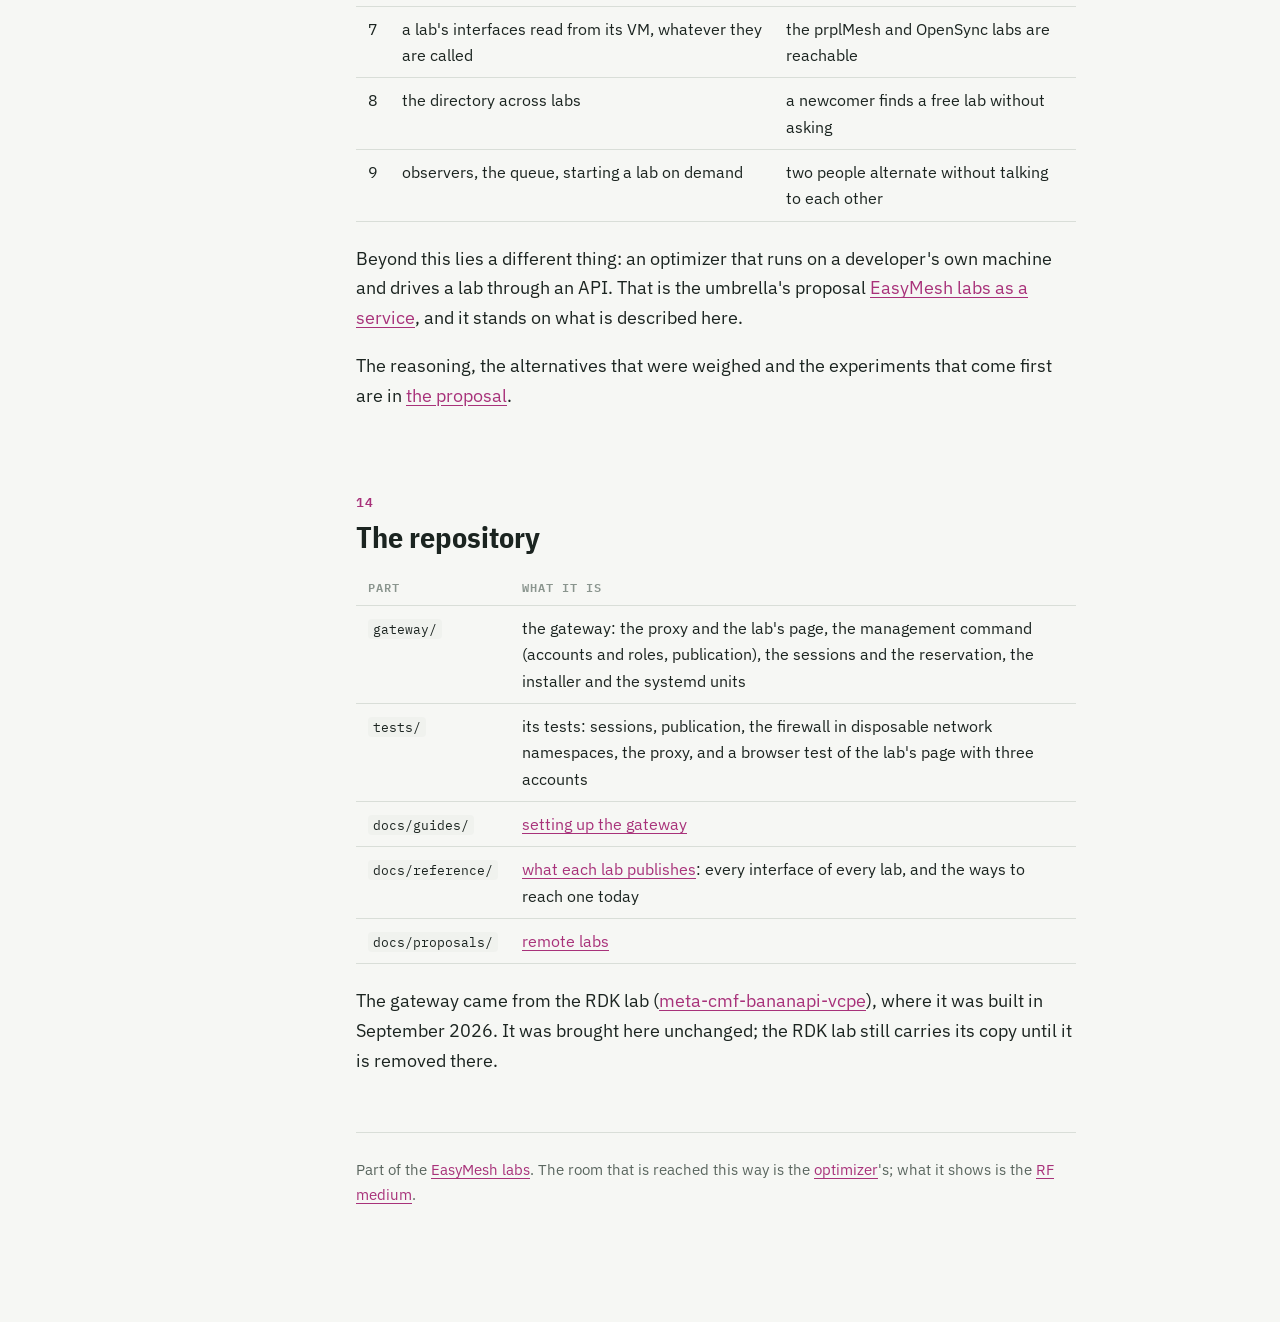
==== commit 9784ac09: "Requirements confirmed: the trusted lab network stays open for a private lab; retarget moves a lab t" ====
--- a/site/index.html
+++ b/site/index.html
@@ -291,11 +291,13 @@
 
 <section id="doors">
 <h2>Closing the side doors</h2>
-<p>A login in front of a lab is worth little while the lab's ports are still open next to it.
-Publishing a lab therefore also switches on a firewall that drops traffic from the network to
-that lab's three ports, on the host and on the VM's own addresses. It touches nothing else:
-SSH, other labs and the lab's radio traffic are unaffected. Ordinary bookmarks to those ports
-on the lab network stop working, by design; the gateway is the way in.</p>
+<p>A login in front of a lab is worth little while the lab's ports are still open next to it,
+to whoever can reach them. The lab network itself is trusted: a lab published privately keeps
+its ports open there, so bookmarks and local test suites keep working, and the people on it
+share the lab by the same reservation. A lab published <em>publicly</em> switches on a
+firewall that drops traffic from the network to that lab's three ports, on the host and on the
+VM's own addresses (and a private one can ask for it too). It touches nothing else: SSH, other
+labs and the lab's radio traffic are unaffected.</p>
 <p>The people who administer the host can still go around it, and for them there is
 <strong>maintenance mode</strong>. It ends any remote reservation, closes its streams and
 blocks new ones until it is switched off, so a test suite can run on the host without a remote
@@ -331,6 +333,7 @@
 <tr><td>end someone's reservation</td><td><code>release</code>, or <b>Manage</b> on the lab's page as an admin</td></tr>
 <tr><td>make someone an admin</td><td><code>role NAME admin</code></td></tr>
 <tr><td>remove a person</td><td><code>remove-user NAME</code></td></tr>
+<tr><td>move the lab to its rebuilt VM</td><td><code>retarget --vm NEW</code>: the address, the accounts and the state stay</td></tr>
 <tr><td>stop sharing</td><td><code>unpublish</code>; the firewall stays until it is switched off separately</td></tr>
 </tbody></table></div>
 <p>The <a href="https://github.com/boardfarmdevs/easymesh-remote/blob/main/docs/guides/setup.md">setup
@@ -522,17 +525,19 @@
 
 <section id="steps">
 <h2>In what order</h2>
-<p>Each step leaves the gateway working for the RDK lab exactly as it does today.</p>
+<p>In the order of the requirements confirmed on 6 October: the team first, then programs, then the other labs. Each step leaves the gateway working for the labs it already serves.</p>
 <div class="table-wrap"><table>
 <thead><tr><th></th><th>Adds</th><th>Done when</th></tr></thead>
 <tbody>
-<tr><td class="num">1</td><td>this repository: the gateway and its tests, the guide, the reference</td><td>the tests pass here</td></tr>
-<tr><td class="num">2</td><td>a lab's interfaces read from its VM, whatever they are called</td><td>the prplMesh and OpenSync labs are reachable</td></tr>
-<tr><td class="num">3</td><td>one address per lab</td><td>two labs on one host are published at once: built, 6 October</td></tr>
-<tr><td class="num">4</td><td>the lab card and the directory</td><td>a newcomer finds a free lab without asking</td></tr>
-<tr><td class="num">5</td><td>observers</td><td>a second person watches a room being driven</td></tr>
-<tr><td class="num">6</td><td>the workspace</td><td>a lab's interfaces sit in one window: done, 6 October</td></tr>
-<tr><td class="num">7</td><td>the queue, the suites' reservation, starting a lab on demand</td><td>two people alternate without talking to each other</td></tr>
+<tr><td class="num">1</td><td>this repository: the gateway and its tests, the guide, the reference</td><td>done, but for removing the RDK lab's old copy</td></tr>
+<tr><td class="num">2</td><td>one address per lab</td><td>built, 6 October</td></tr>
+<tr><td class="num">3</td><td>the lab's page: the welcome, one window, admins</td><td>built, 6 October</td></tr>
+<tr><td class="num">4</td><td>rebuilds (<code>retarget</code>) and the trusted lab network</td><td>built, 6 October; next, the builds run it themselves</td></tr>
+<tr><td class="num">5</td><td>the team signs in with its Tailscale identity</td><td>no second password for a team member</td></tr>
+<tr><td class="num">6</td><td>programs: keys, reservations of hours, the suites' reservation</td><td>an optimizer run holds a lab for an afternoon</td></tr>
+<tr><td class="num">7</td><td>a lab's interfaces read from its VM, whatever they are called</td><td>the prplMesh and OpenSync labs are reachable</td></tr>
+<tr><td class="num">8</td><td>the directory across labs</td><td>a newcomer finds a free lab without asking</td></tr>
+<tr><td class="num">9</td><td>observers, the queue, starting a lab on demand</td><td>two people alternate without talking to each other</td></tr>
 </tbody></table></div>
 <p>Beyond this lies a different thing: an optimizer that runs on a developer's own machine
 and drives a lab through an API. That is the umbrella's proposal
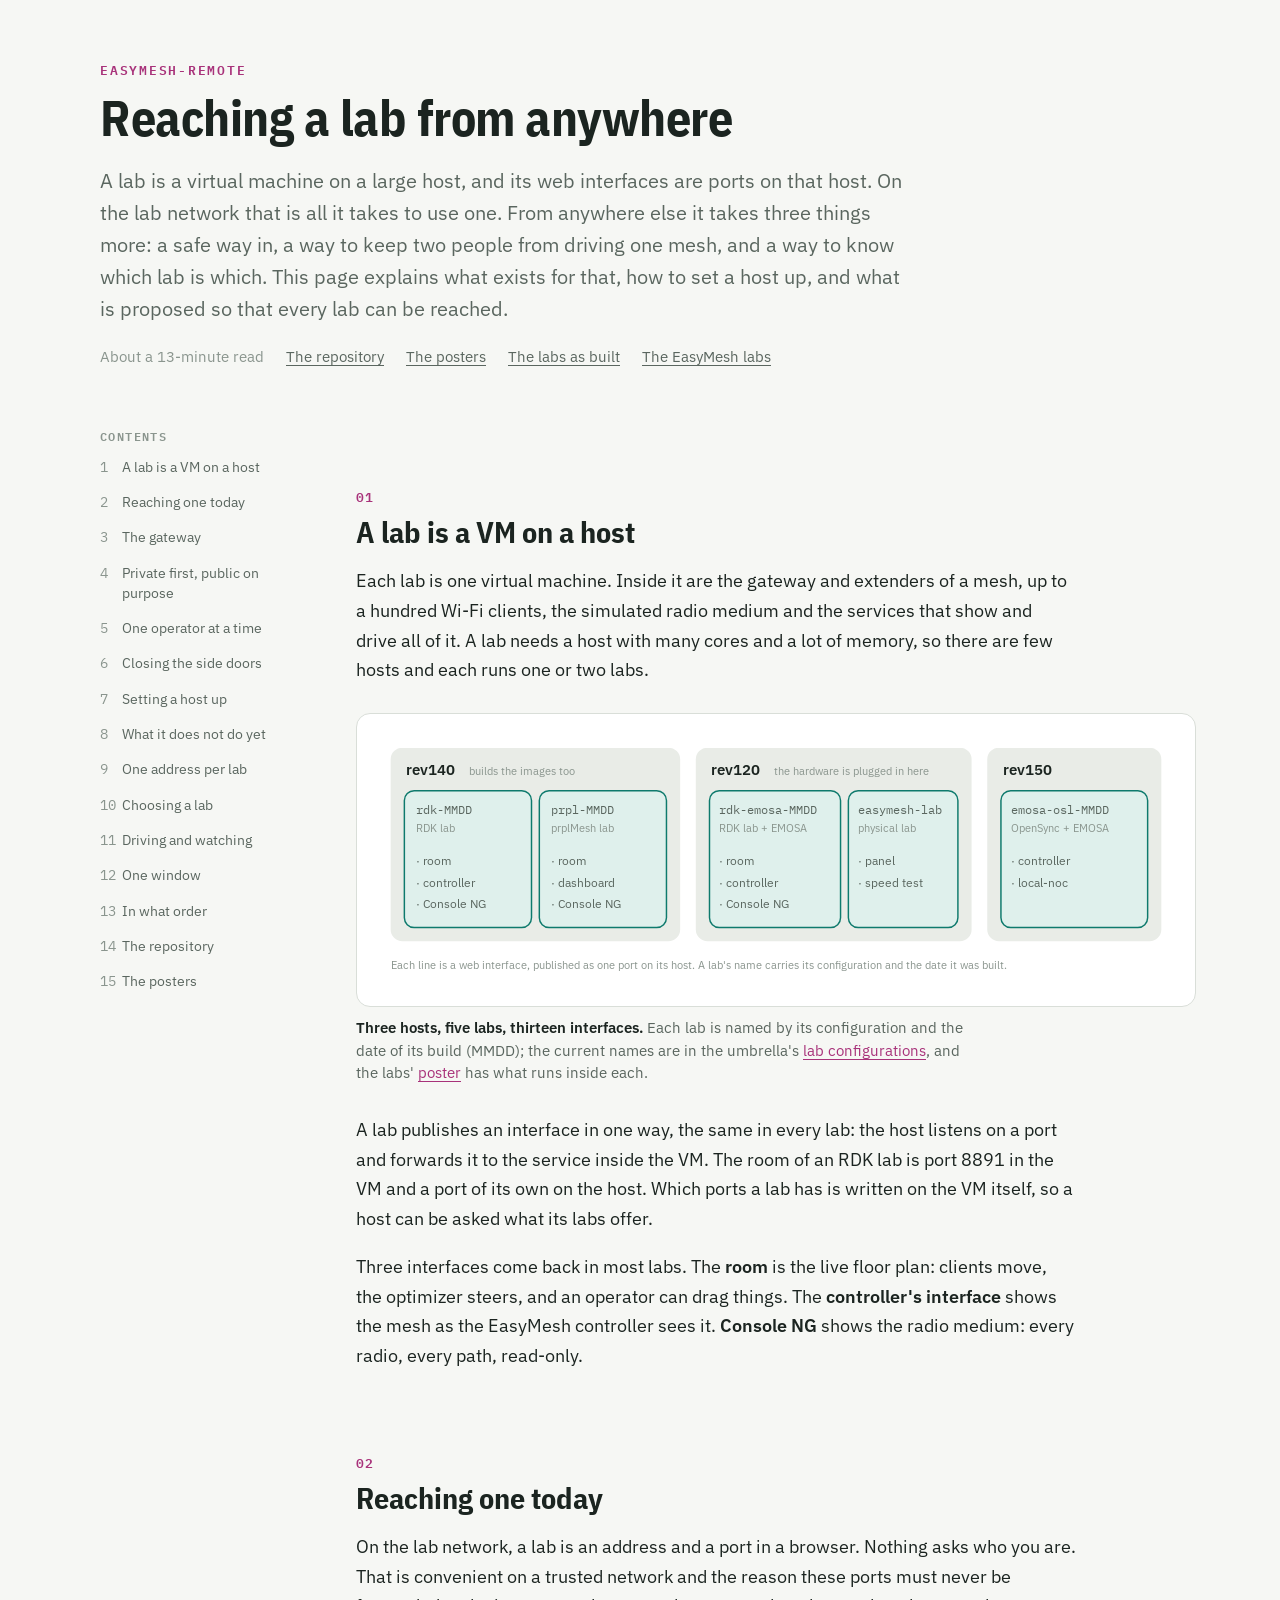
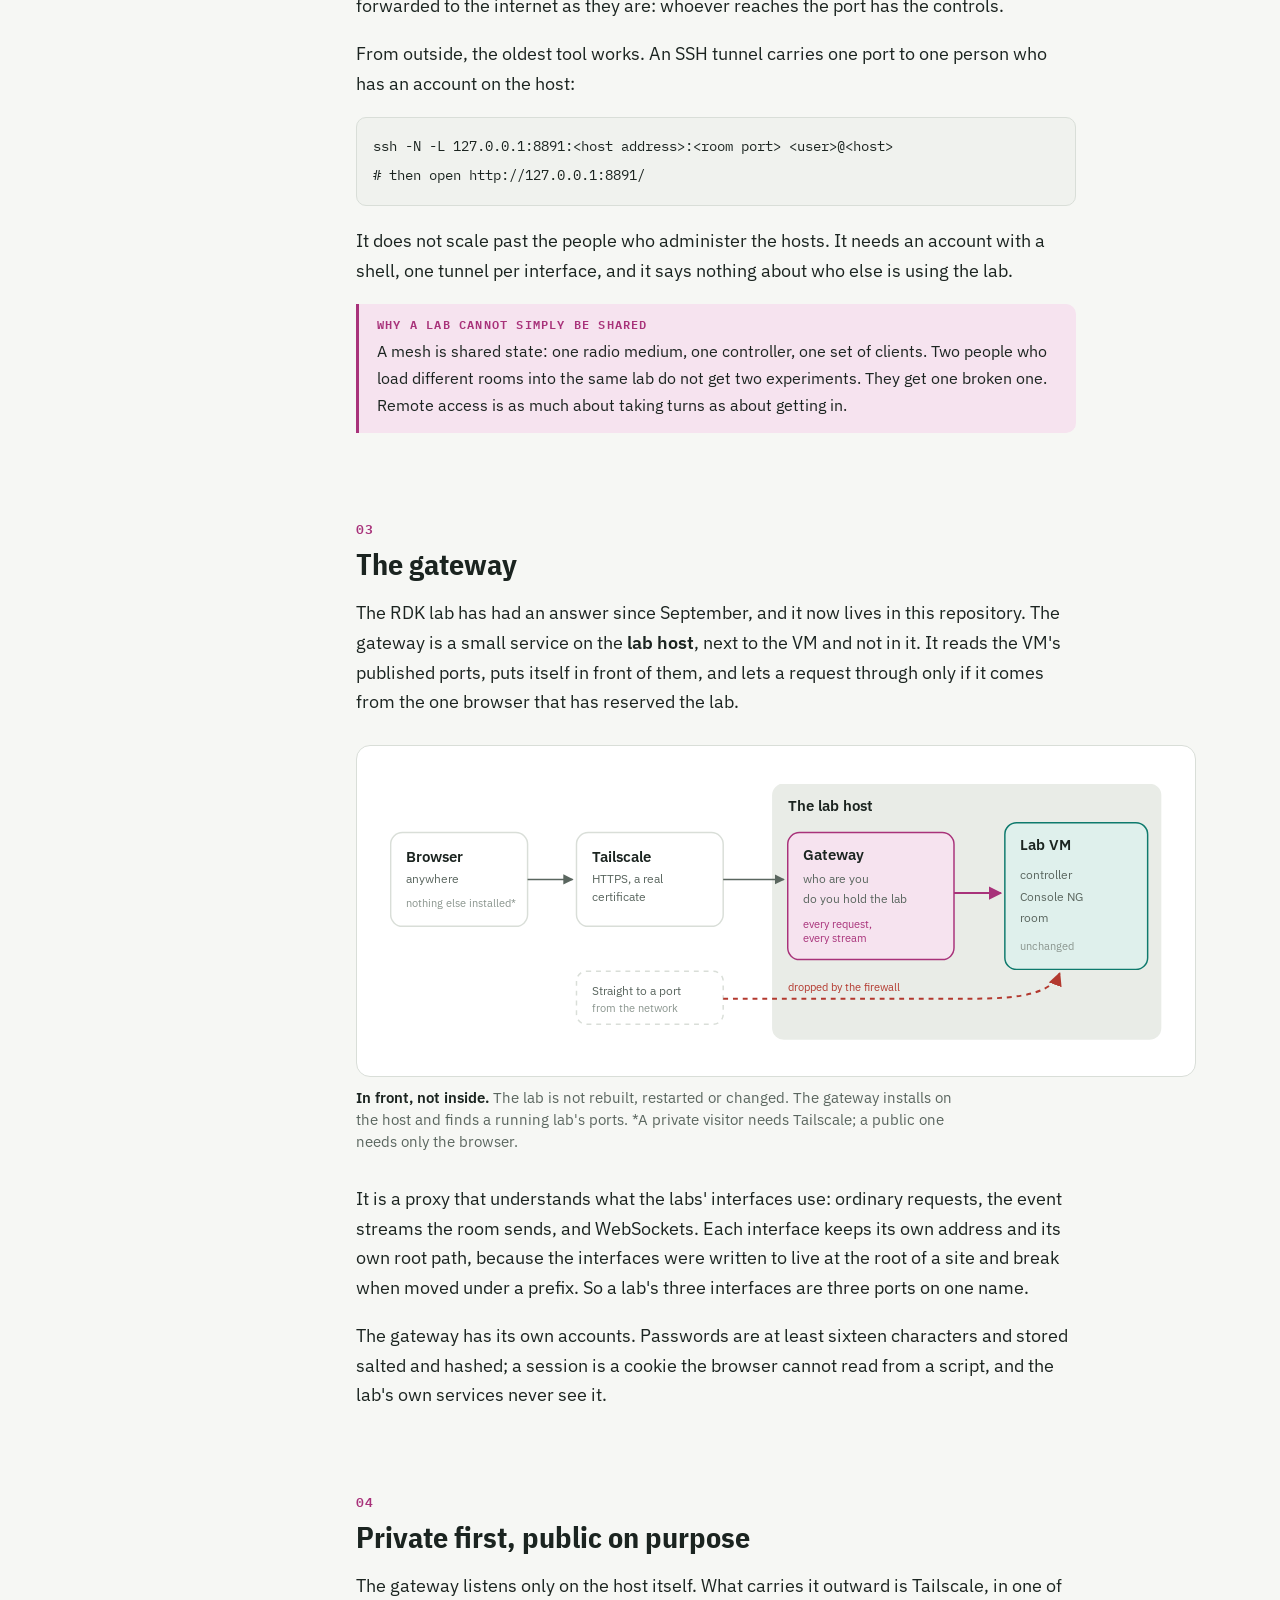
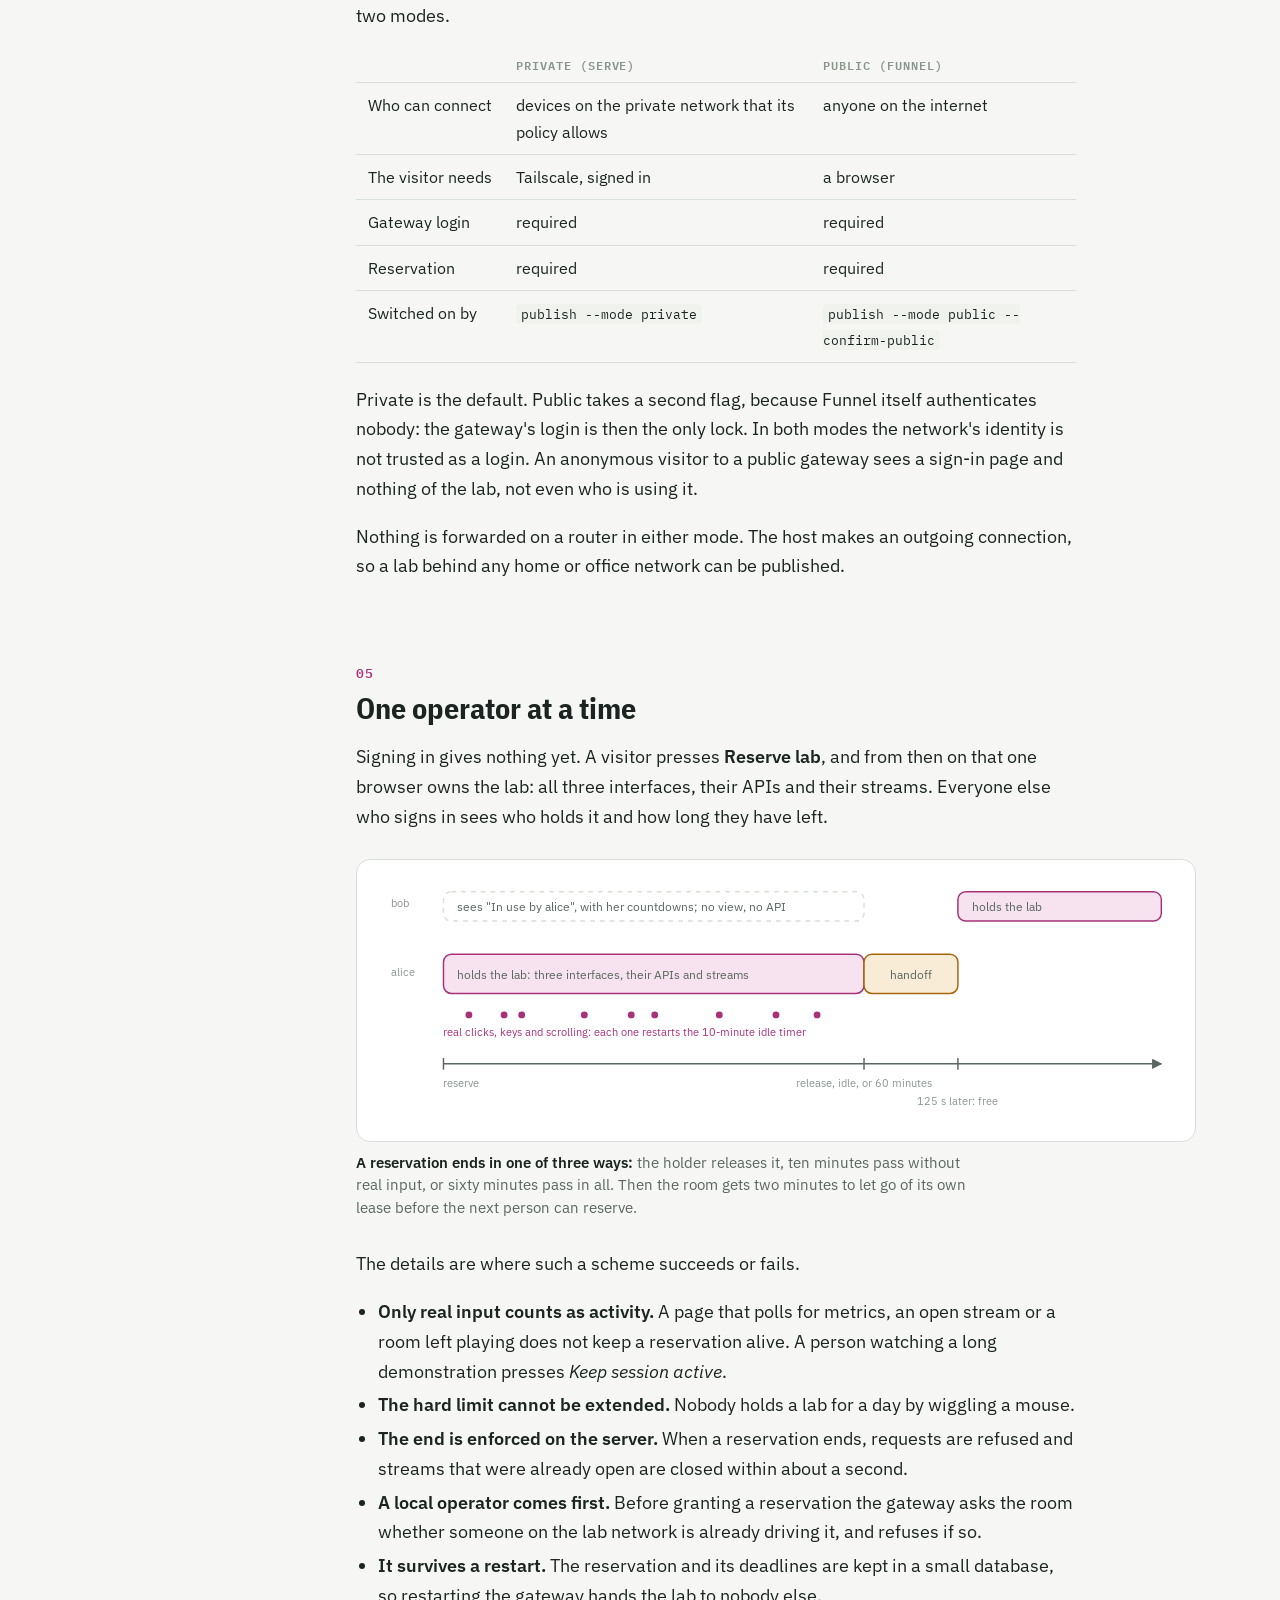
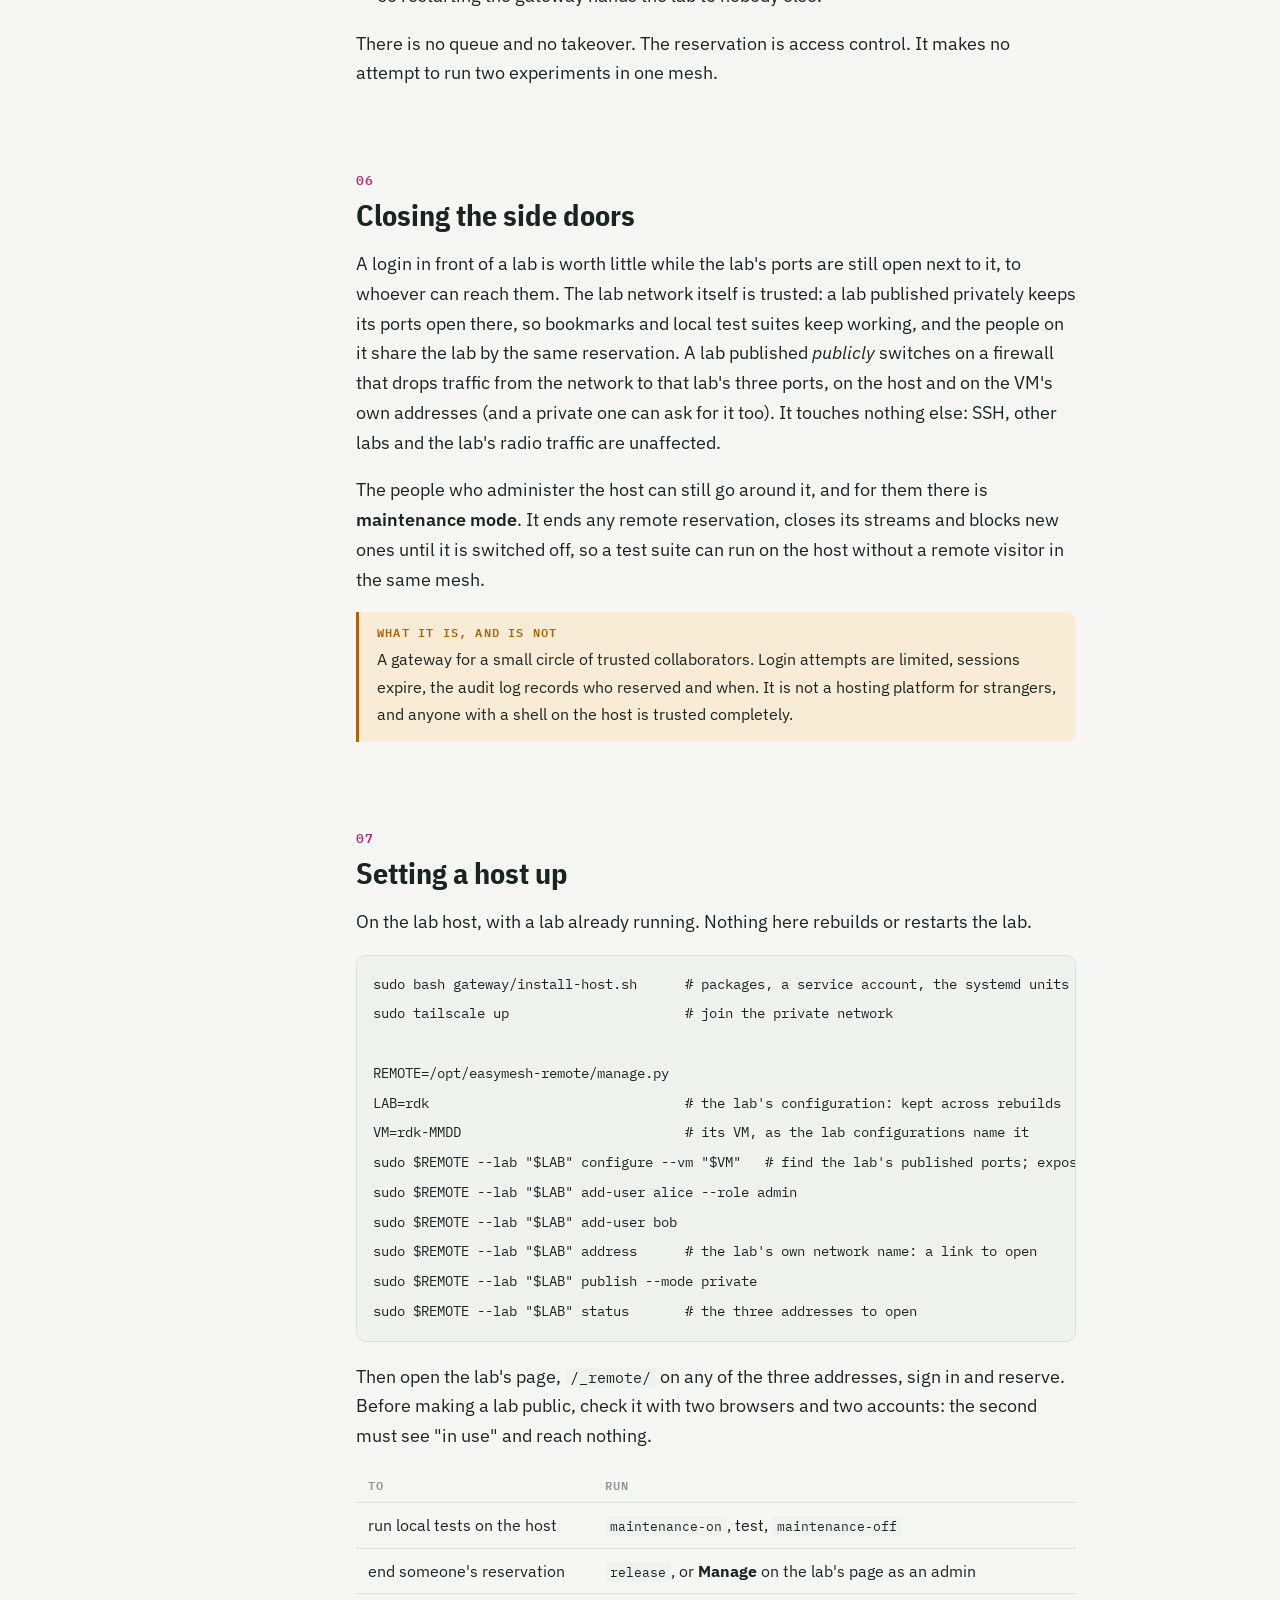
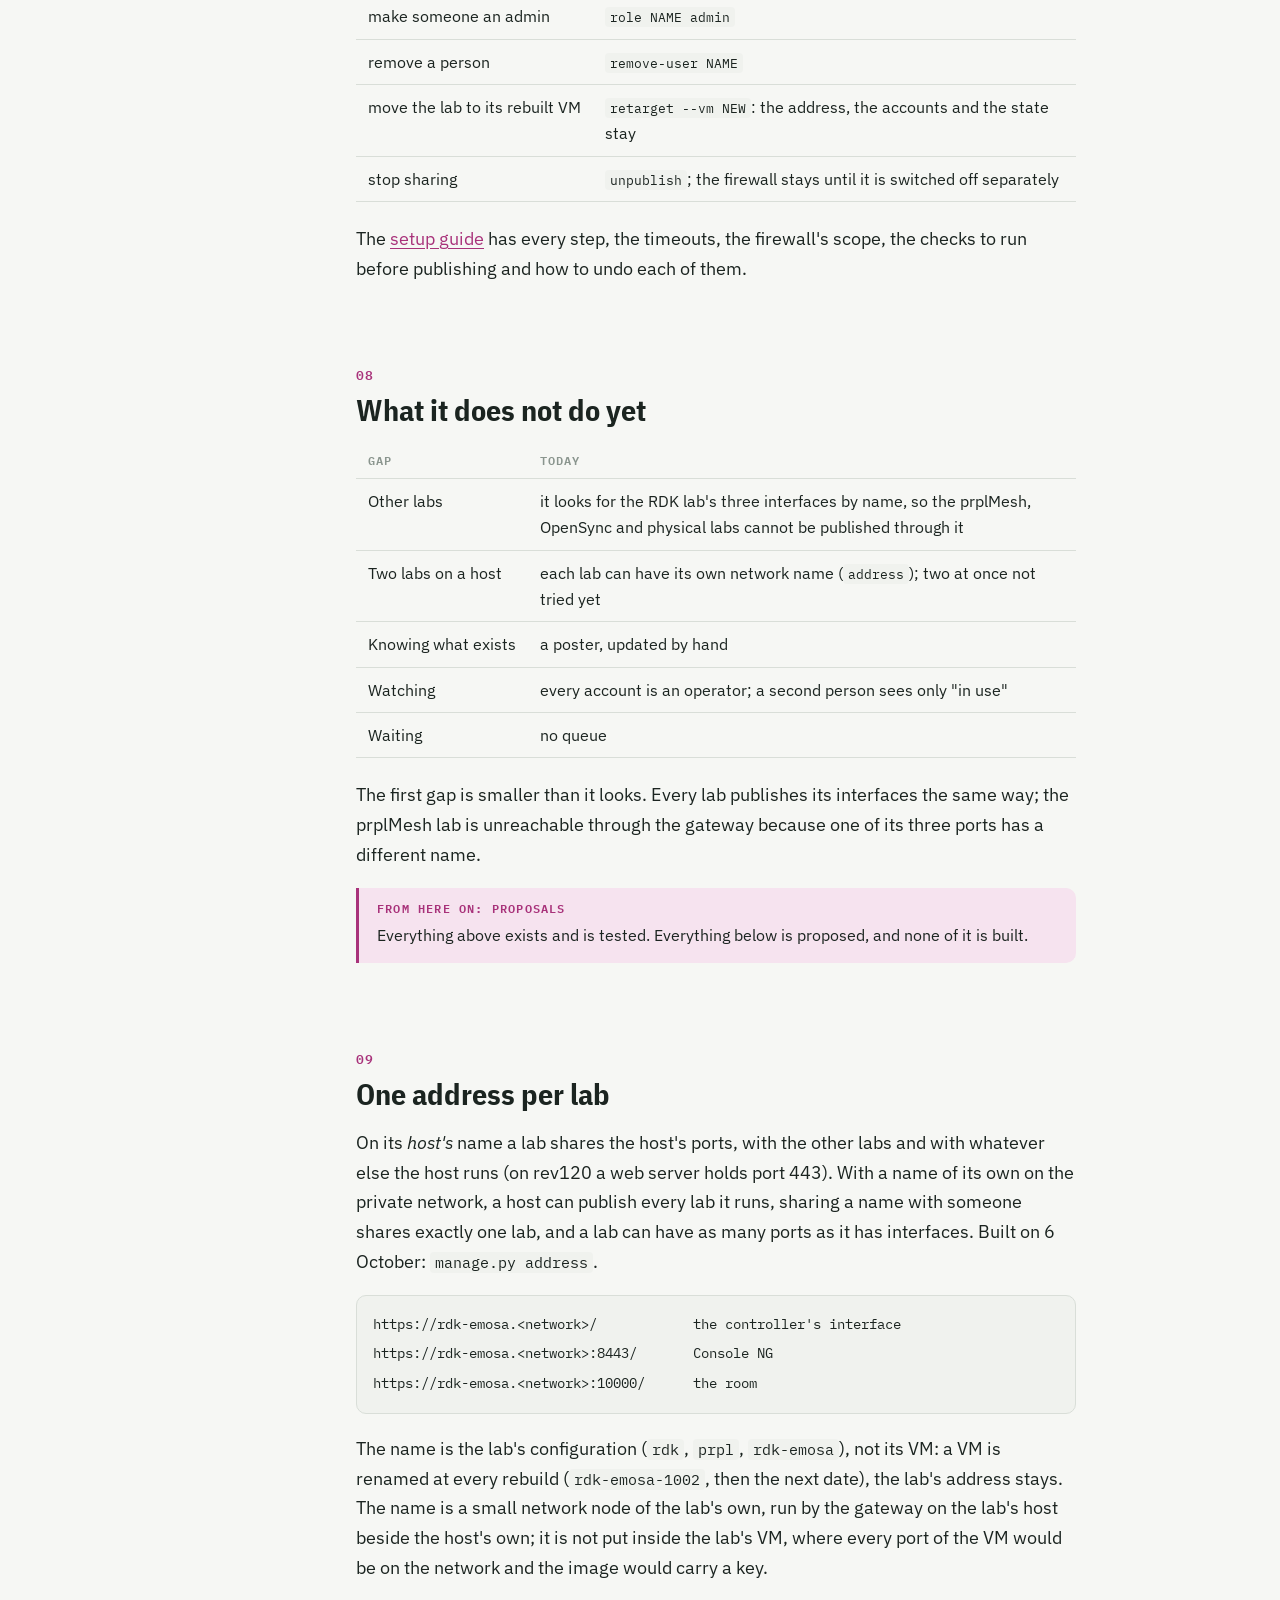
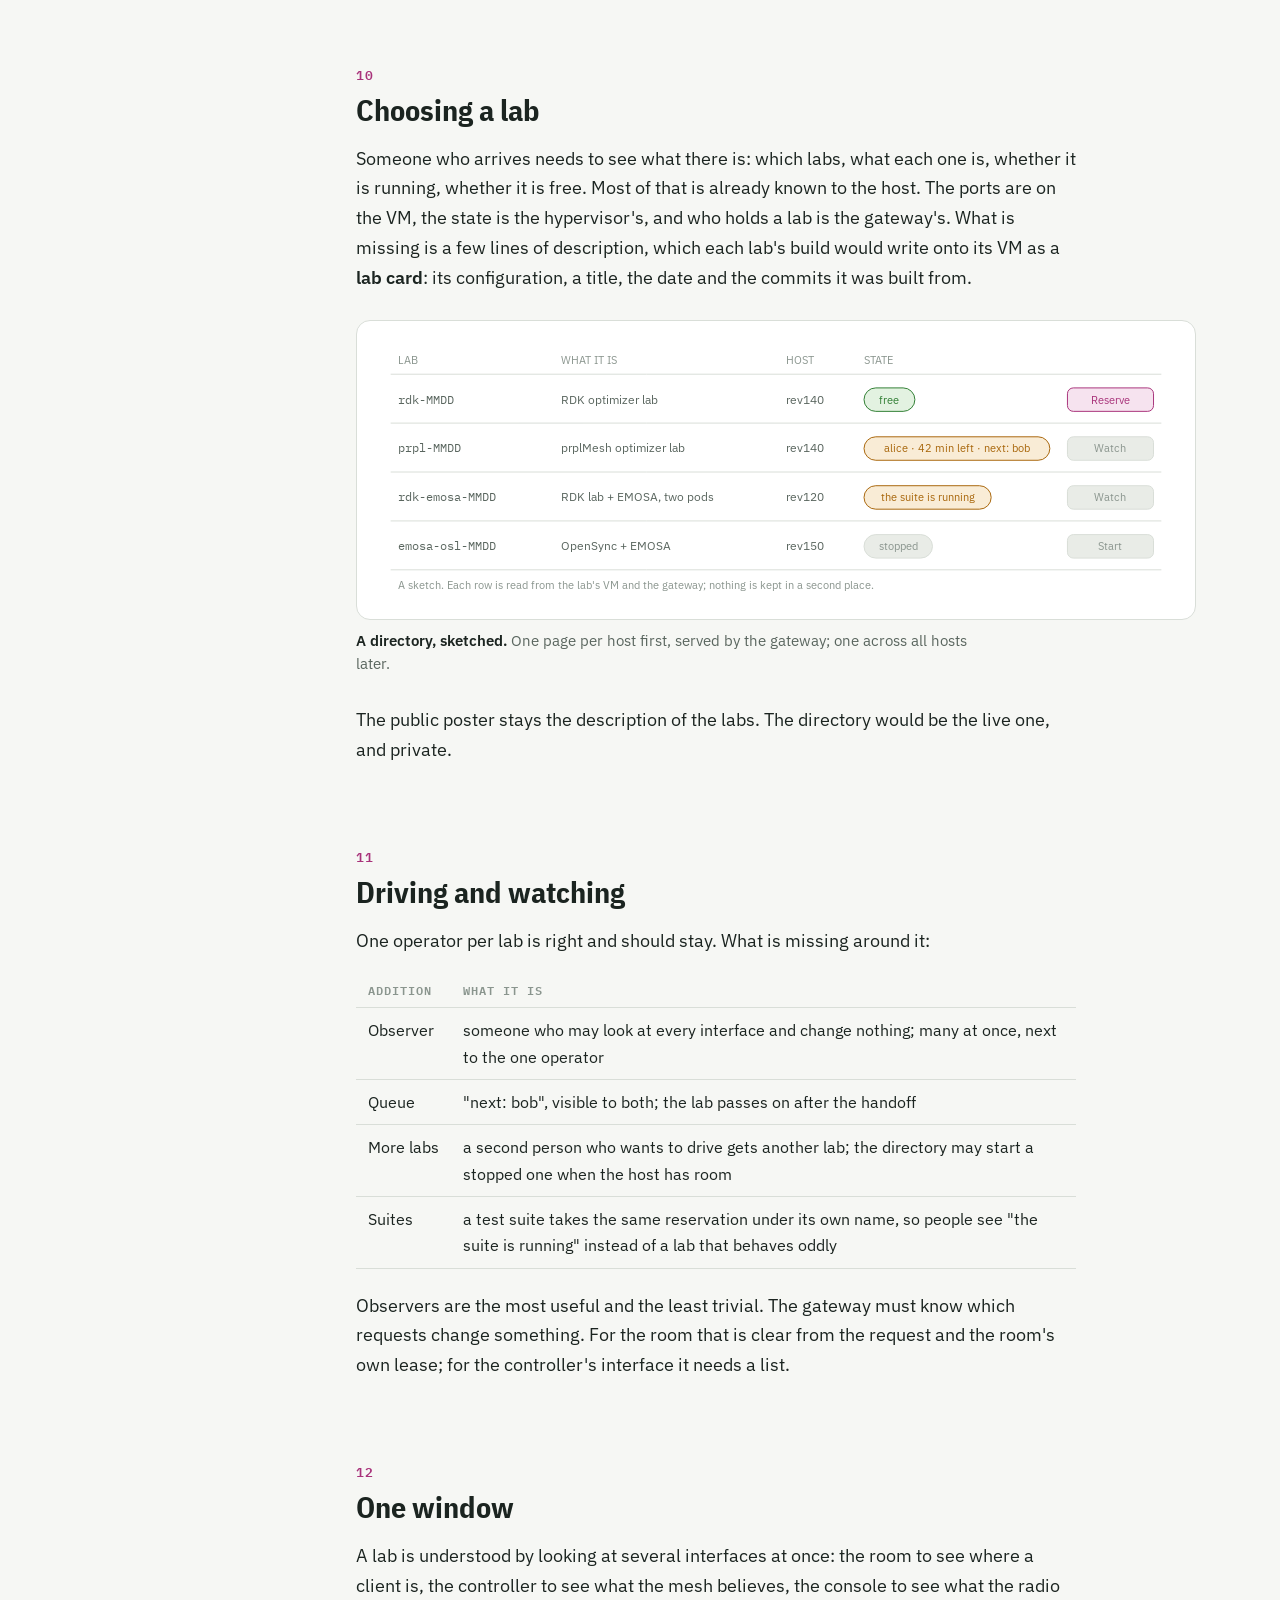
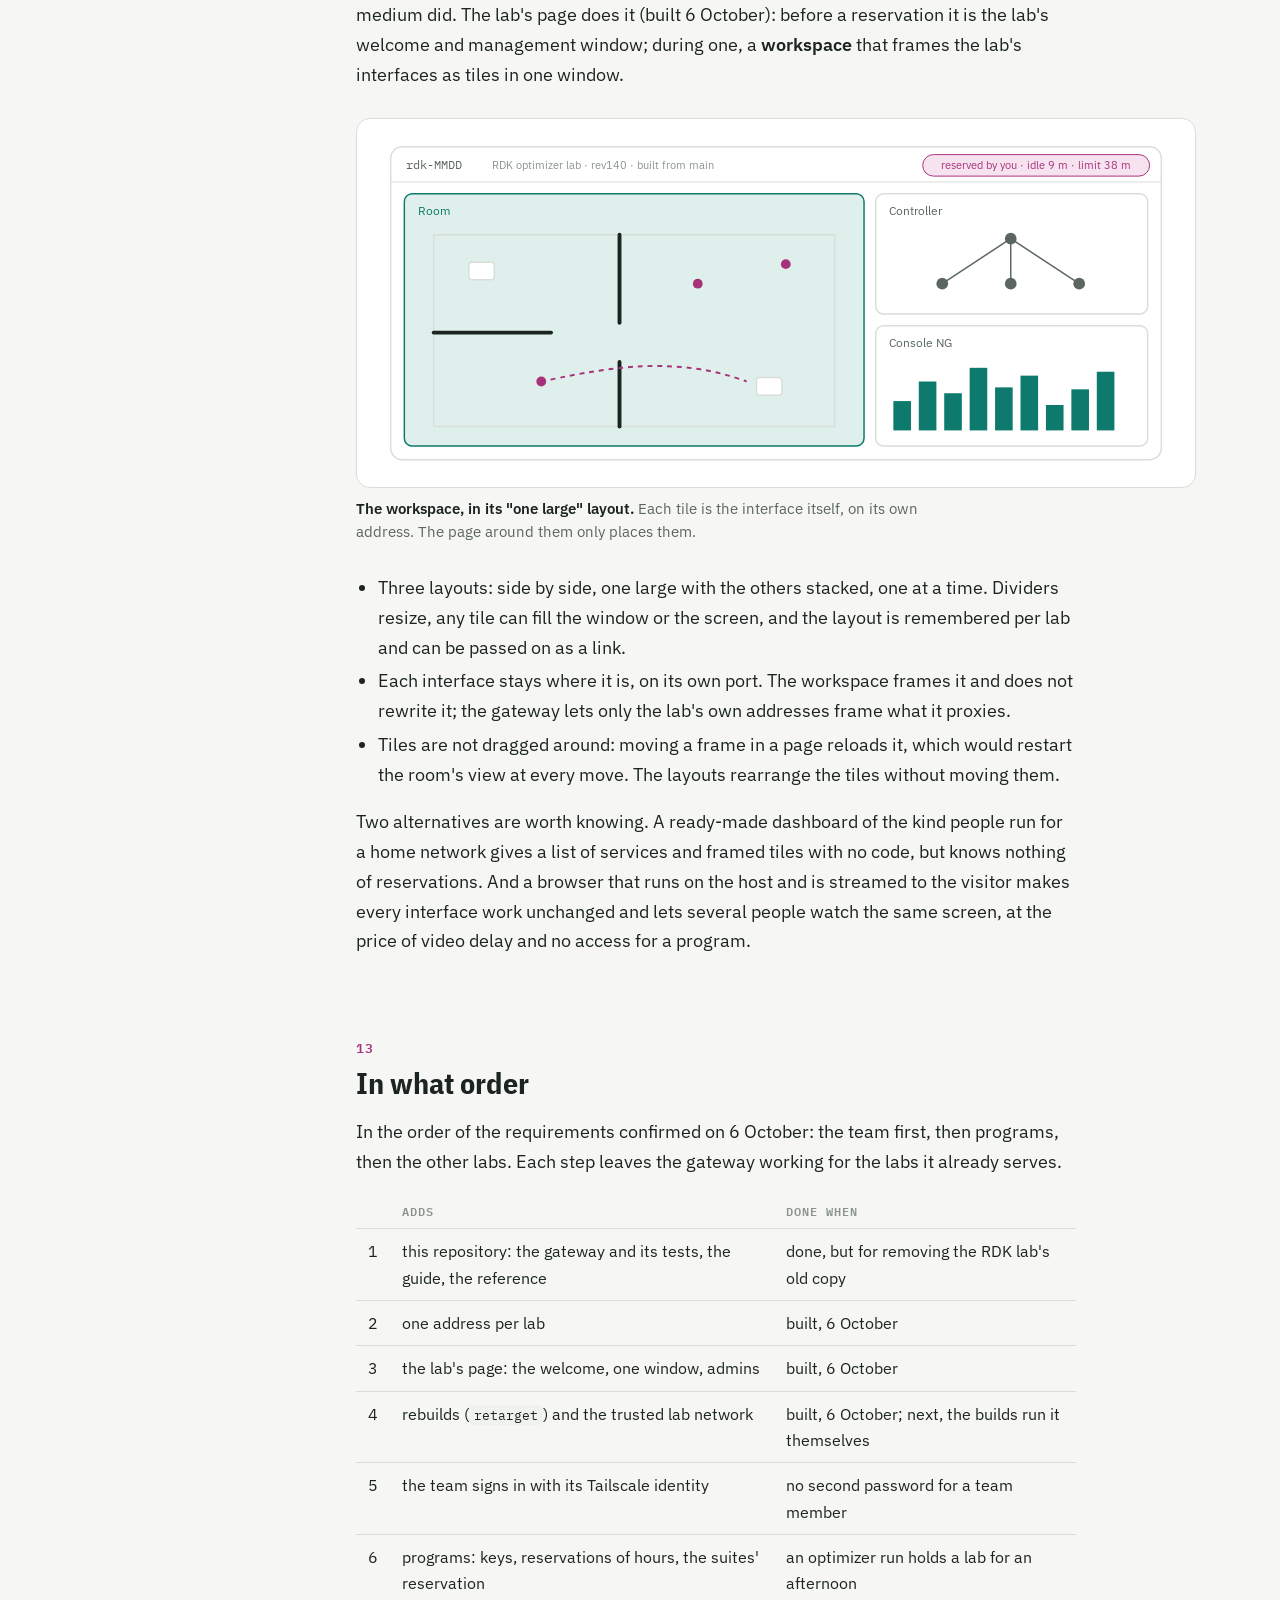
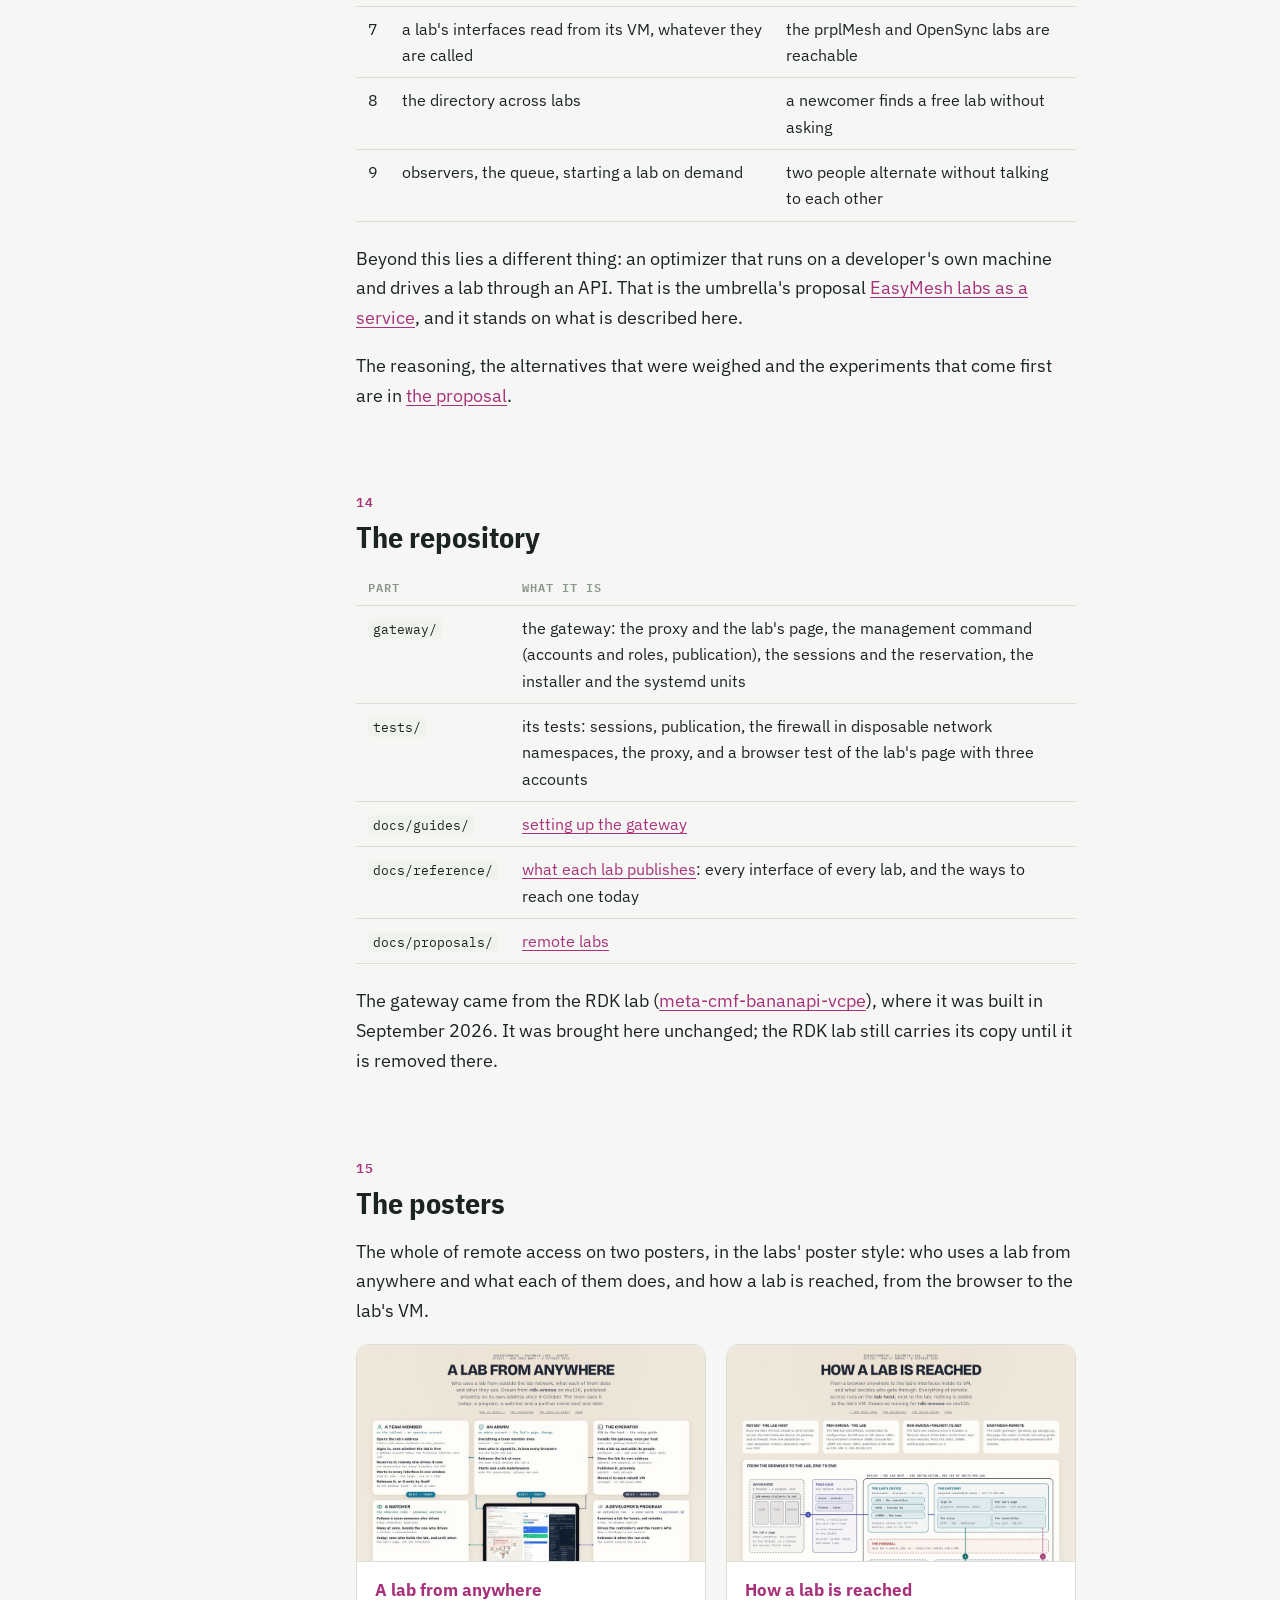
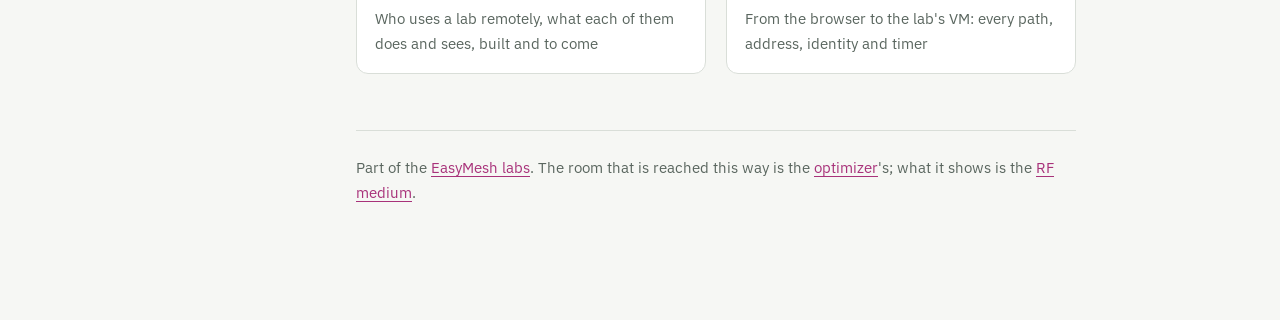
==== commit 3b383cda: "Two posters at the foot of the site: who does what, and how a lab is reached In the labs' poster sty" ====
--- a/site/index.html
+++ b/site/index.html
@@ -41,7 +41,7 @@
   three things more: a safe way in, a way to keep two people from driving one mesh, and a way to
   know which lab is which. This page explains what exists for that, how to set a host up, and
   what is proposed so that every lab can be reached.</p>
-  <p class="meta"><span>About a 13-minute read</span><a href="https://github.com/boardfarmdevs/easymesh-remote">The repository</a><a href="https://mesh.vcpe.dev/posters/labs.html">The labs as built</a><a href="https://mesh.vcpe.dev/">The EasyMesh labs</a></p>
+  <p class="meta"><span>About a 13-minute read</span><a href="https://github.com/boardfarmdevs/easymesh-remote">The repository</a><a href="#posters">The posters</a><a href="https://mesh.vcpe.dev/posters/labs.html">The labs as built</a><a href="https://mesh.vcpe.dev/">The EasyMesh labs</a></p>
 </header>
 
 <nav class="toc" aria-label="Contents">
@@ -61,6 +61,7 @@
     <li><a href="#window">One window</a></li>
     <li><a href="#steps">In what order</a></li>
     <li><a href="#repository">The repository</a></li>
+    <li><a href="#posters">The posters</a></li>
   </ol>
 </nav>
 
@@ -563,6 +564,31 @@
 (<a href="https://vcpe.dev/meta-cmf-bananapi-vcpe/">meta-cmf-bananapi-vcpe</a>), where it was
 built in September 2026. It was brought here unchanged; the RDK lab still
 carries its copy until it is removed there.</p>
+</section>
+
+<section id="posters">
+<h2>The posters</h2>
+<p>The whole of remote access on two posters, in the labs' poster style: who uses a lab from
+anywhere and what each of them does, and how a lab is reached, from the browser to the lab's
+VM.</p>
+<div class="posters">
+  <a class="poster-card" href="posters/people.html">
+    <picture>
+      <source srcset="posters/img/thumb-people-dark.jpg" media="(prefers-color-scheme: dark)">
+      <img src="posters/img/thumb-people-light.jpg" width="960" height="600" alt="The who-does-what poster: a team member, an admin, the operator, a watcher, a developer's program, the lab network, a partner and everyone else around the lab's page with three interfaces side by side">
+    </picture>
+    <span class="pc-text"><b>A lab from anywhere</b>
+    <span>Who uses a lab remotely, what each of them does and sees, built and to come</span></span>
+  </a>
+  <a class="poster-card" href="posters/flow.html">
+    <picture>
+      <source srcset="posters/img/thumb-flow-dark.jpg" media="(prefers-color-scheme: dark)">
+      <img src="posters/img/thumb-flow-light.jpg" width="960" height="600" alt="The how-it-works poster: the browser, Tailscale, and on the lab host the lab's own device, the gateway, the firewall and the lab's VM, with four numbered paths">
+    </picture>
+    <span class="pc-text"><b>How a lab is reached</b>
+    <span>From the browser to the lab's VM: every path, address, identity and timer</span></span>
+  </a>
+</div>
 <footer class="end">
 <p>Part of the <a href="https://mesh.vcpe.dev/">EasyMesh labs</a>. The room that is reached
 this way is the <a href="https://vcpe.dev/easymesh-optimizer/">optimizer</a>'s; what it shows
--- a/site/style.css
+++ b/site/style.css
@@ -152,3 +152,18 @@
 svg .pill-muted { fill: var(--grid); stroke: var(--line); stroke-width: 1; }
 svg .pill-accent { fill: var(--accent-soft); stroke: var(--accent); stroke-width: 1; }
 svg .rule { stroke: var(--line); stroke-width: 1; }
+
+/* The posters at the foot of the page: a card each, its thumbnail in the reader's colour scheme. */
+.posters { display: grid; grid-template-columns: repeat(auto-fit, minmax(min(100%, 300px), 1fr)); gap: 20px; margin-top: 18px; }
+.poster-card {
+  display: block; overflow: hidden; color: inherit; text-decoration: none;
+  background: var(--paper); border: 1px solid var(--line); border-radius: 12px; transition: border-color .15s;
+}
+.poster-card:hover, .poster-card:focus-visible { border-color: var(--accent); }
+.poster-card img {
+  display: block; width: 100%; height: auto; aspect-ratio: 16 / 10; object-fit: cover; object-position: top;
+  border-bottom: 1px solid var(--line);
+}
+.pc-text { display: grid; gap: 2px; padding: 14px 18px 16px; }
+.pc-text b { color: var(--accent); font-size: 17px; }
+.pc-text span { color: var(--muted); font-size: 14.5px; }
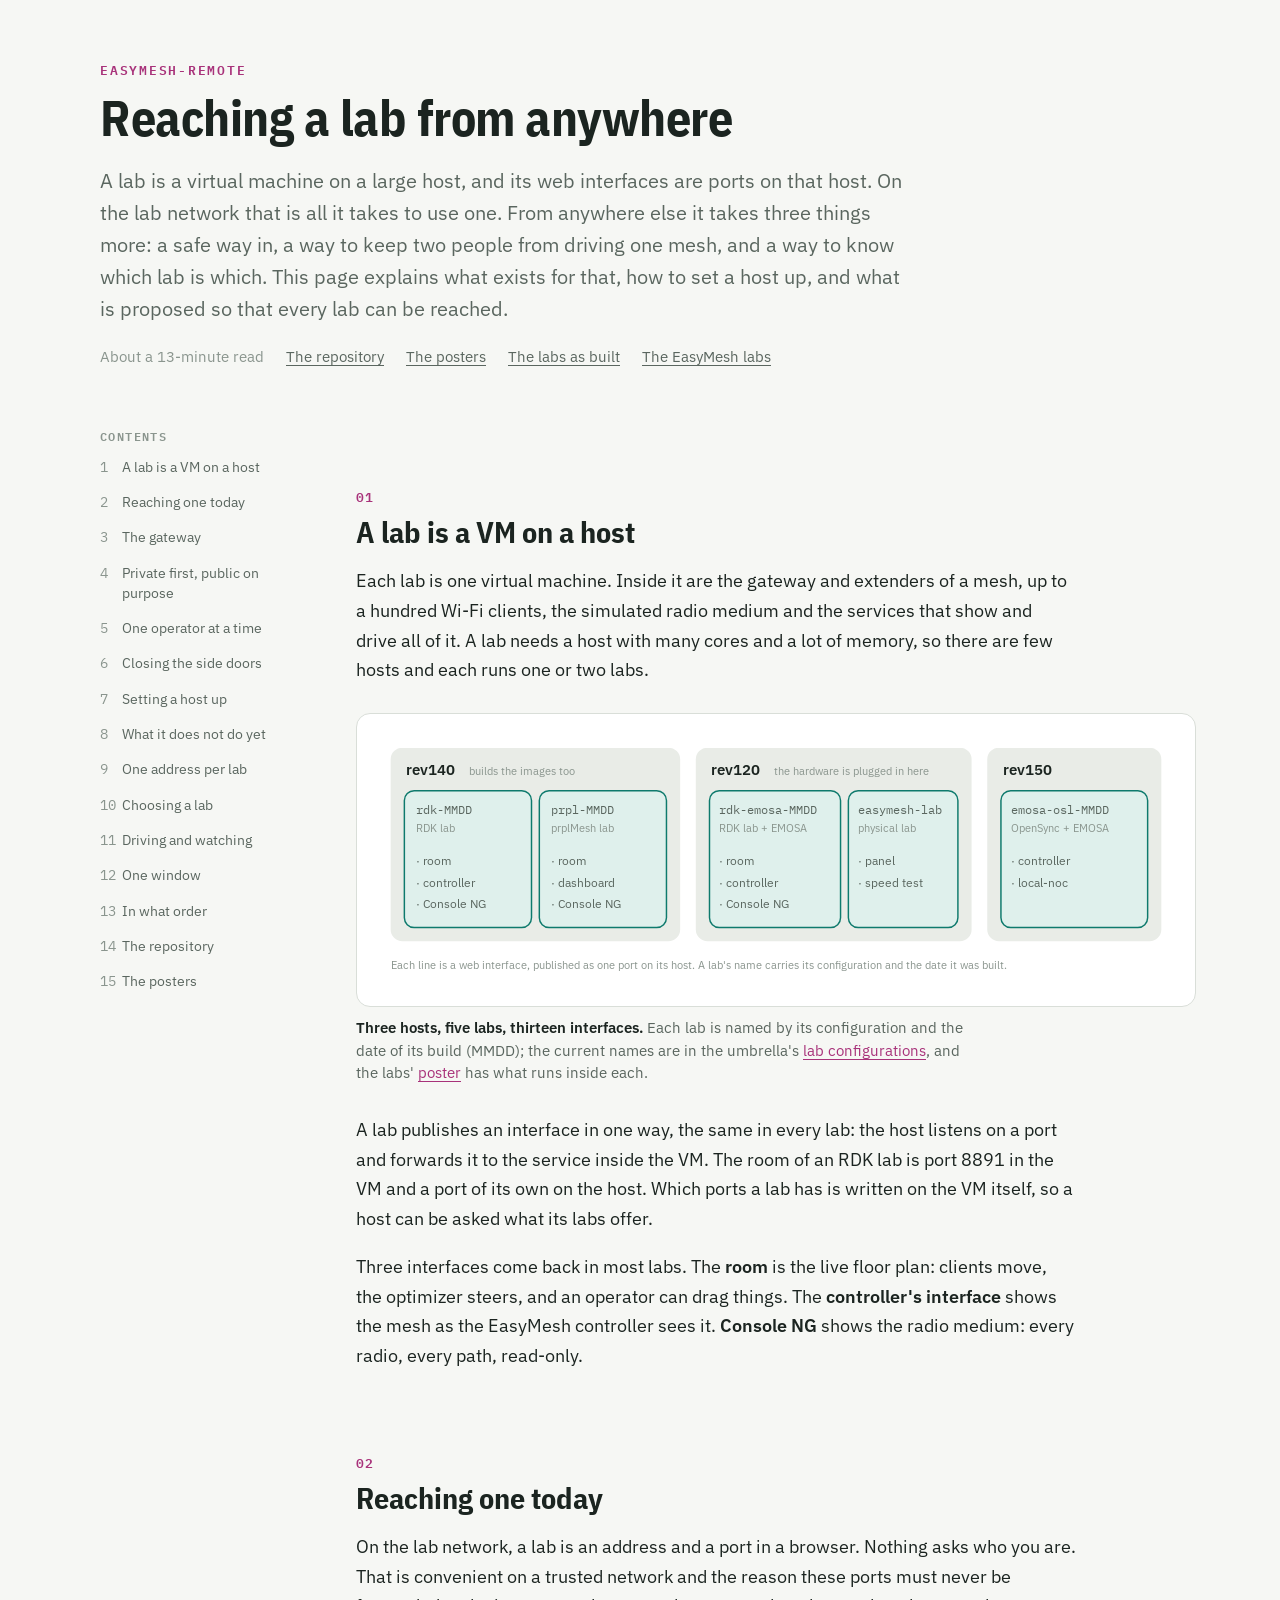
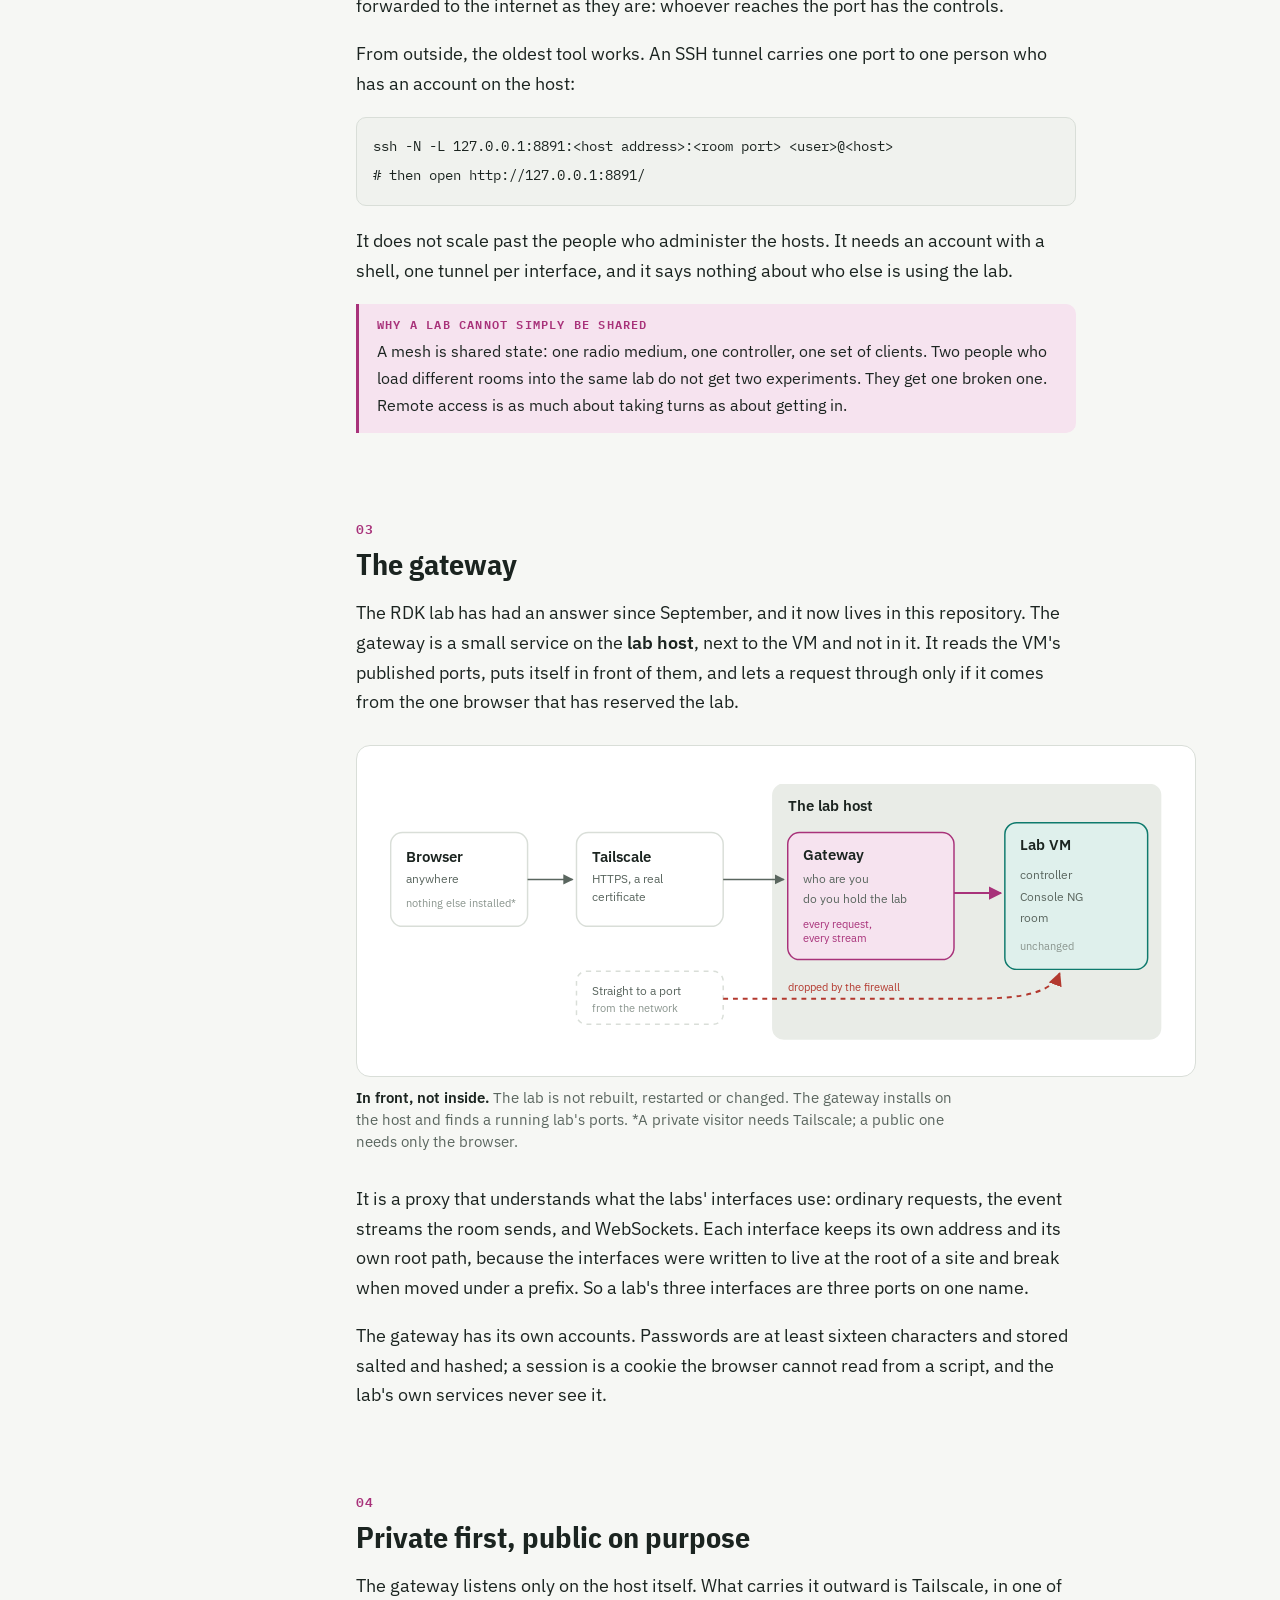
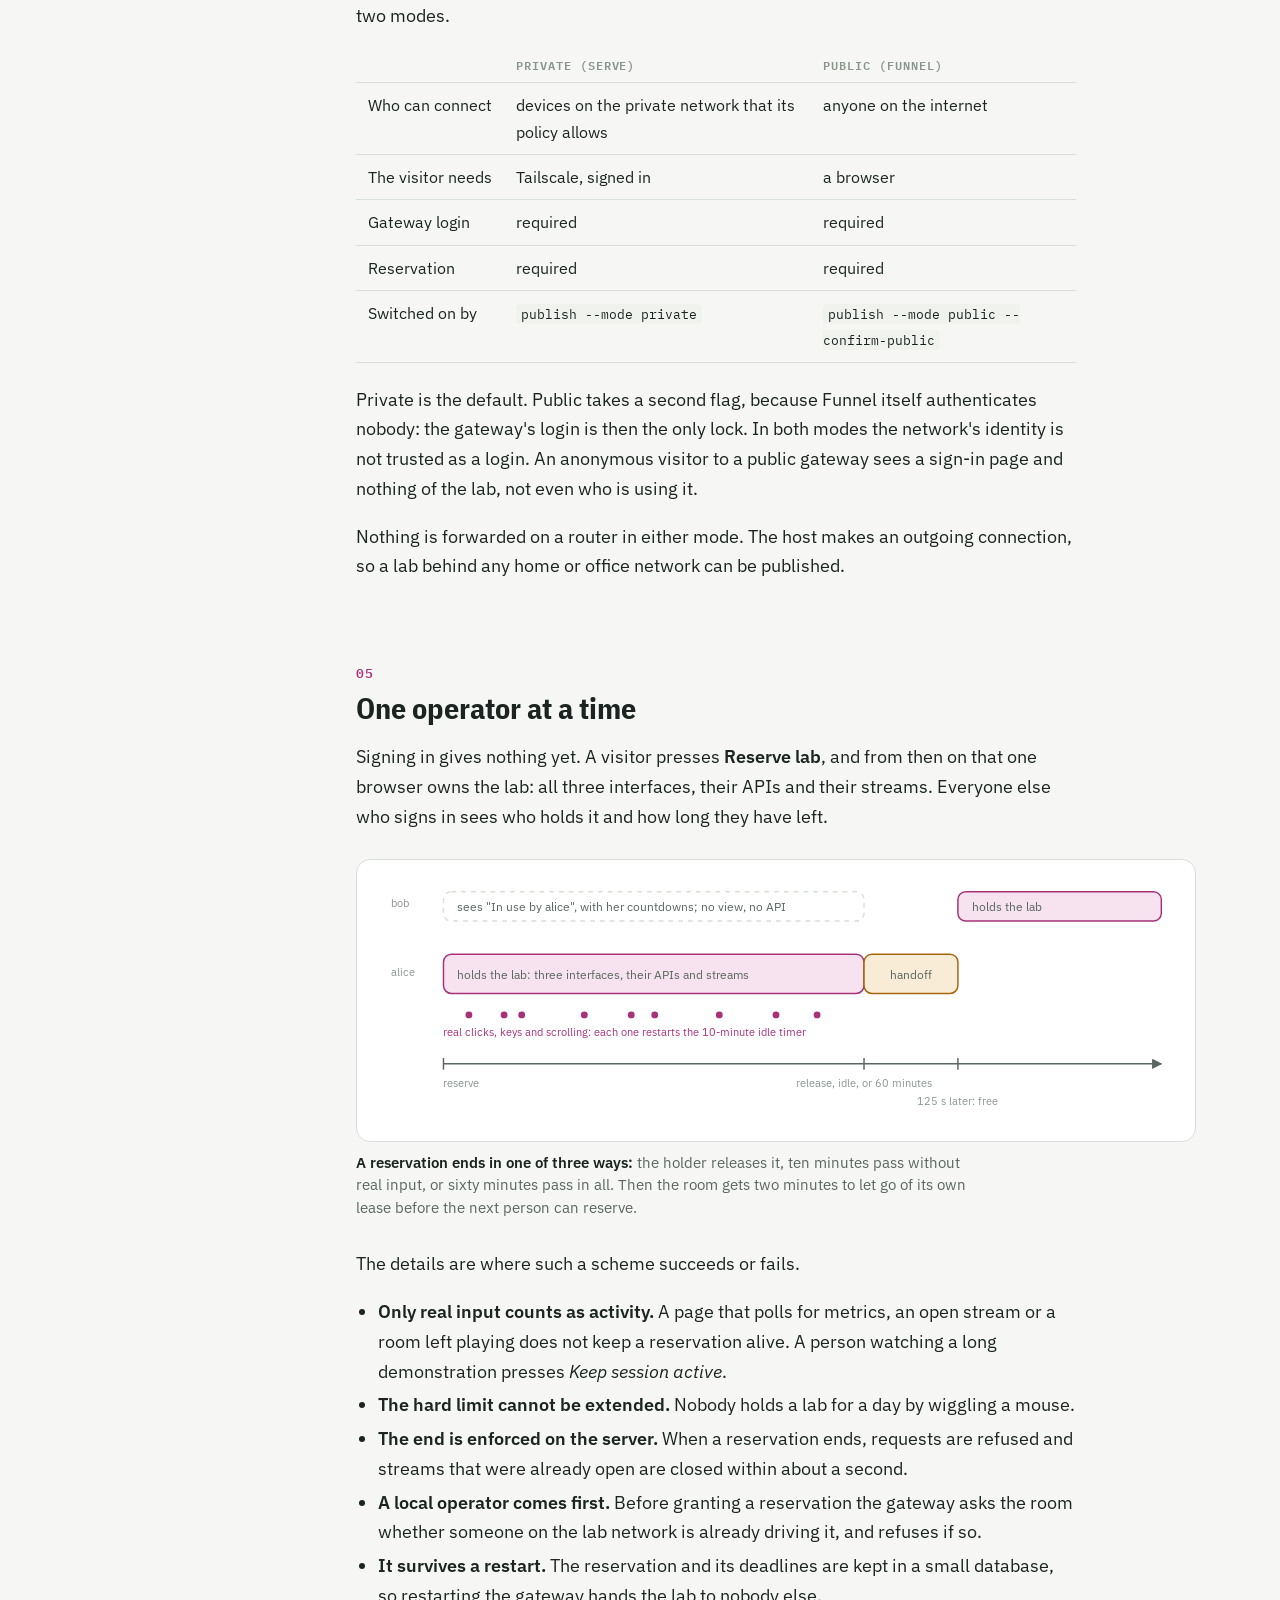
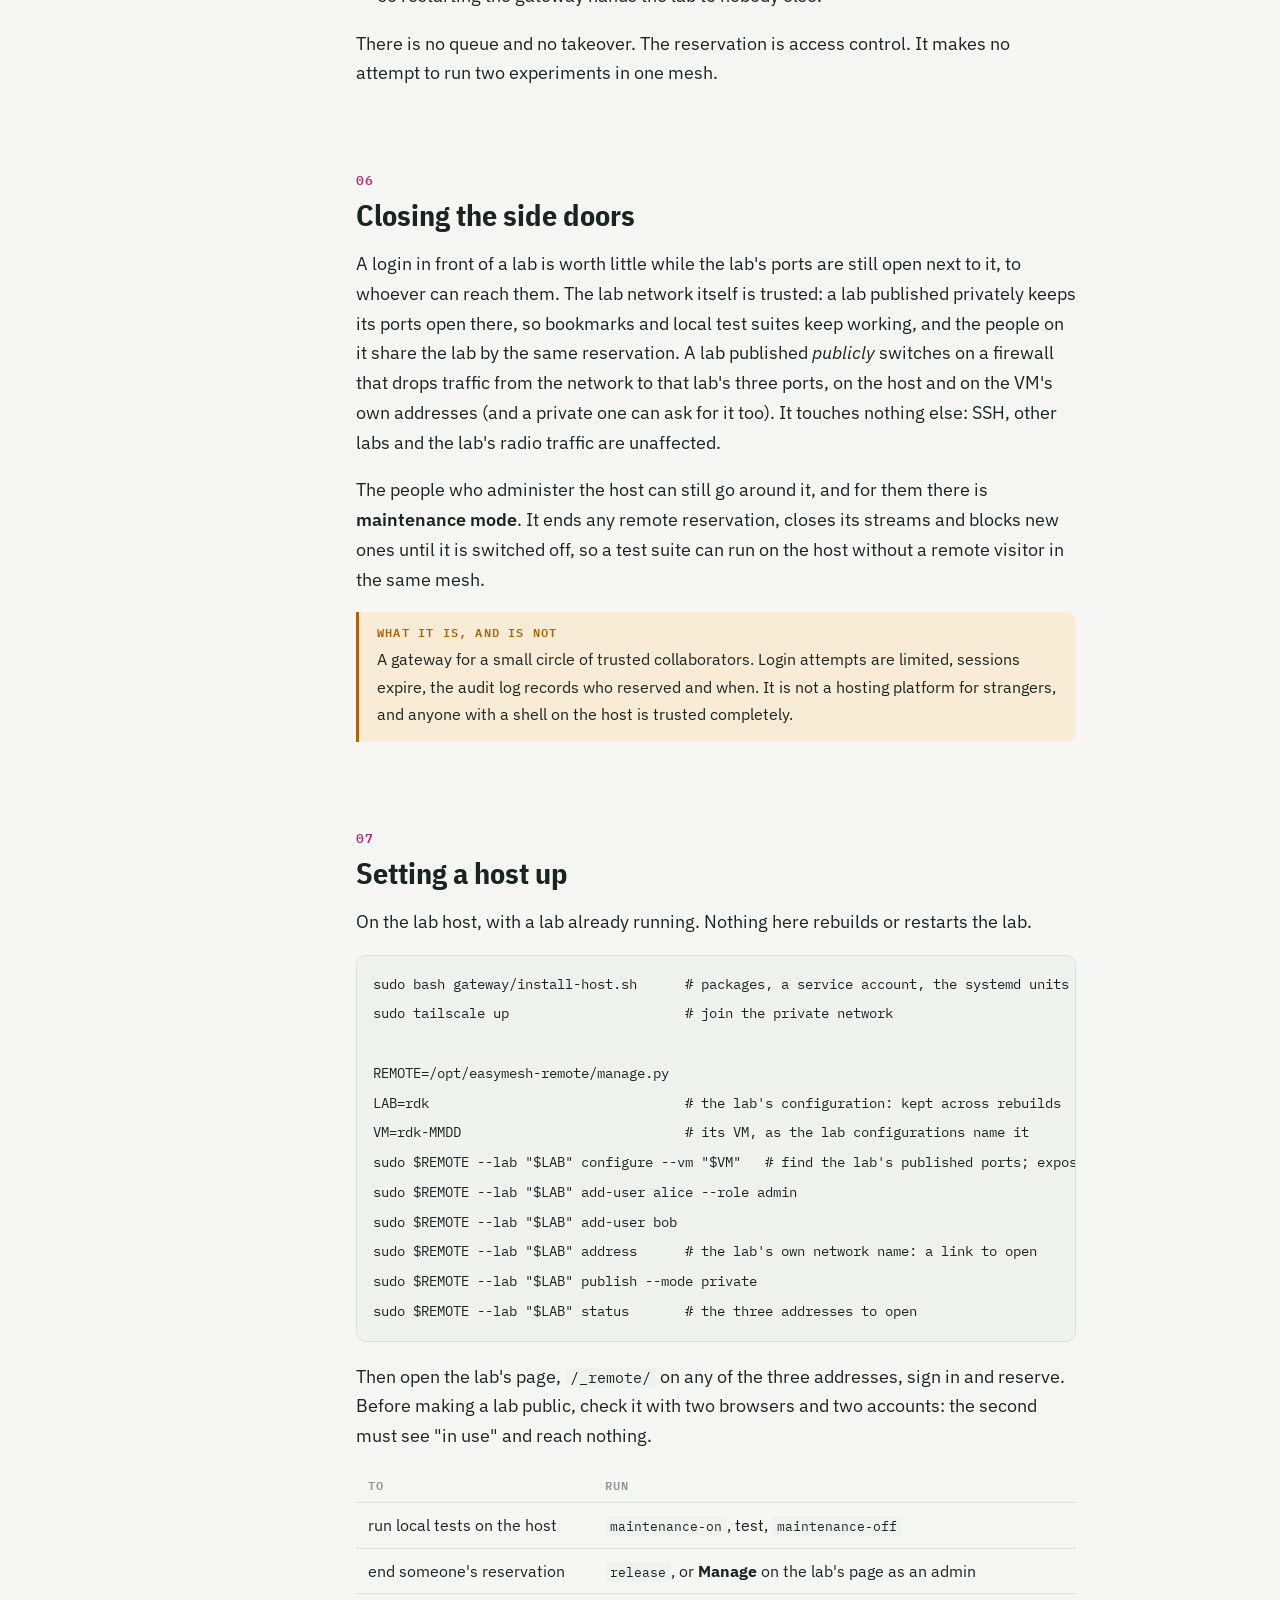
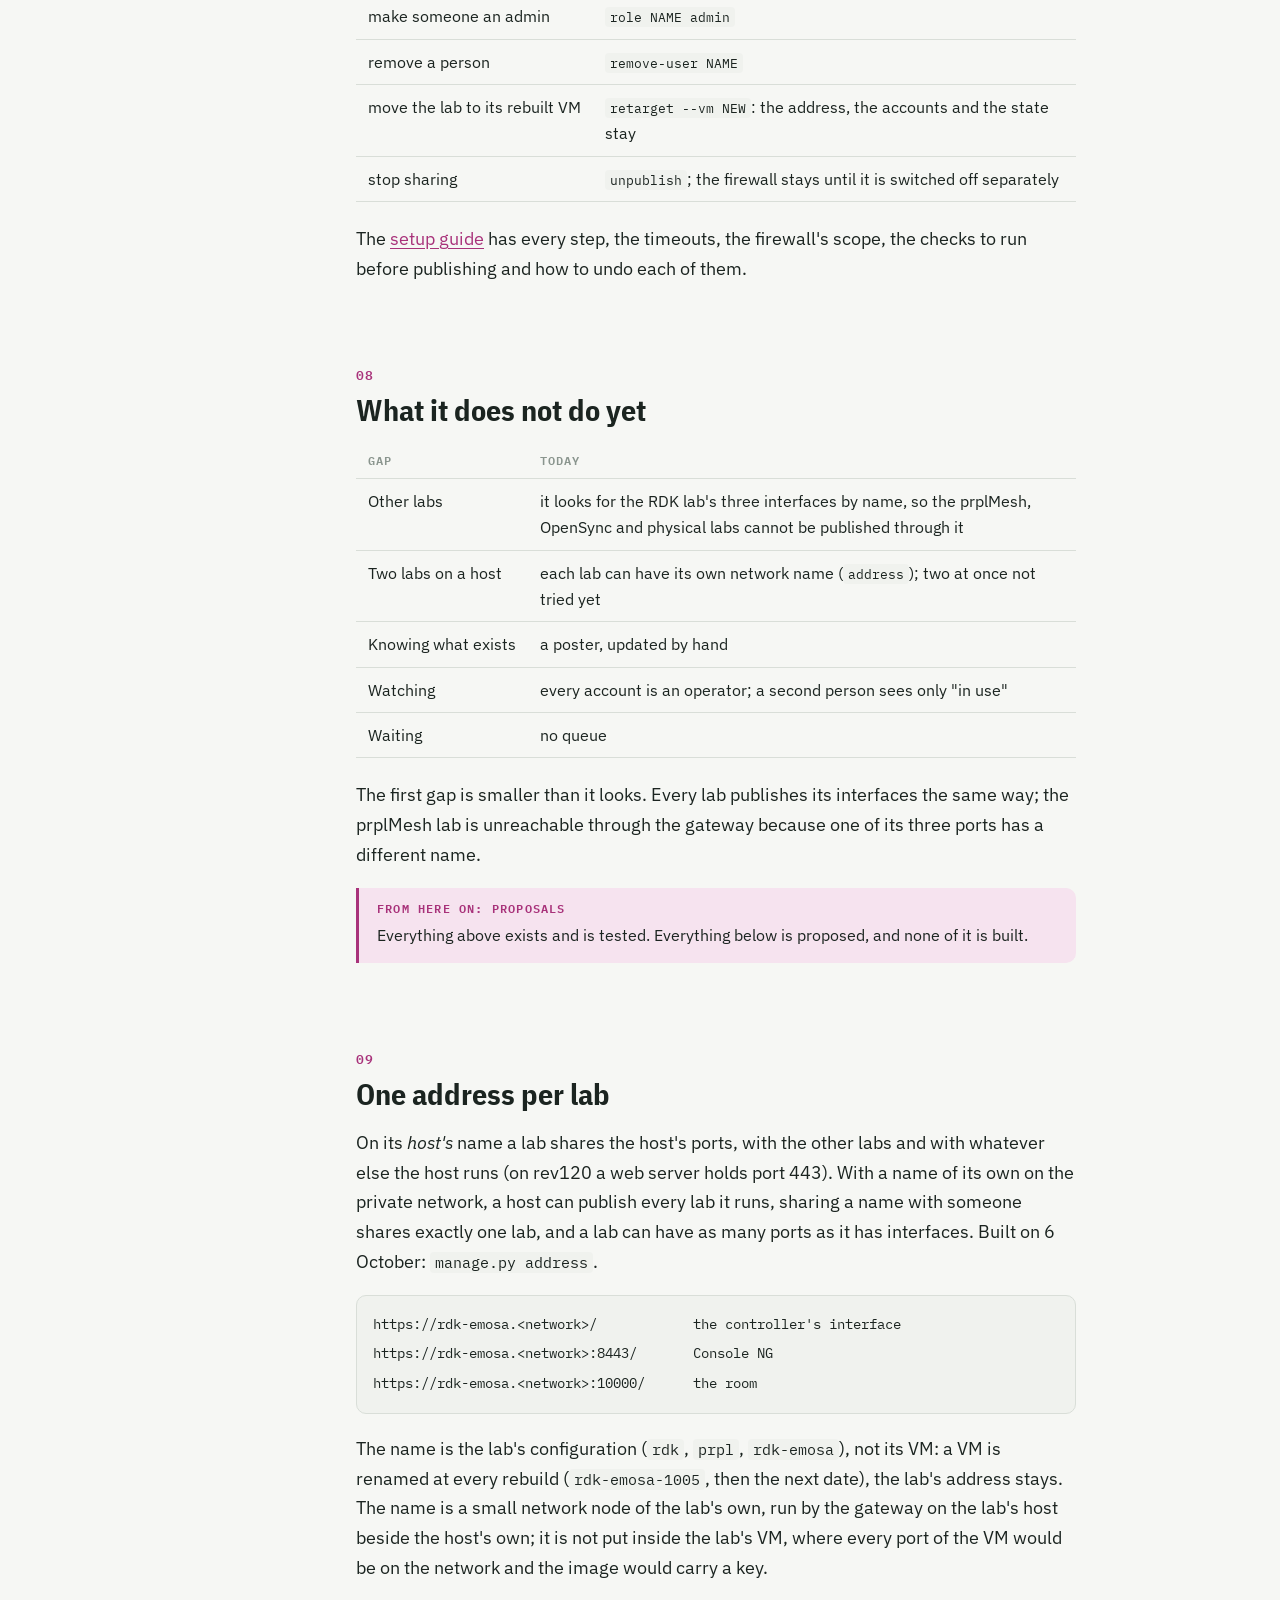
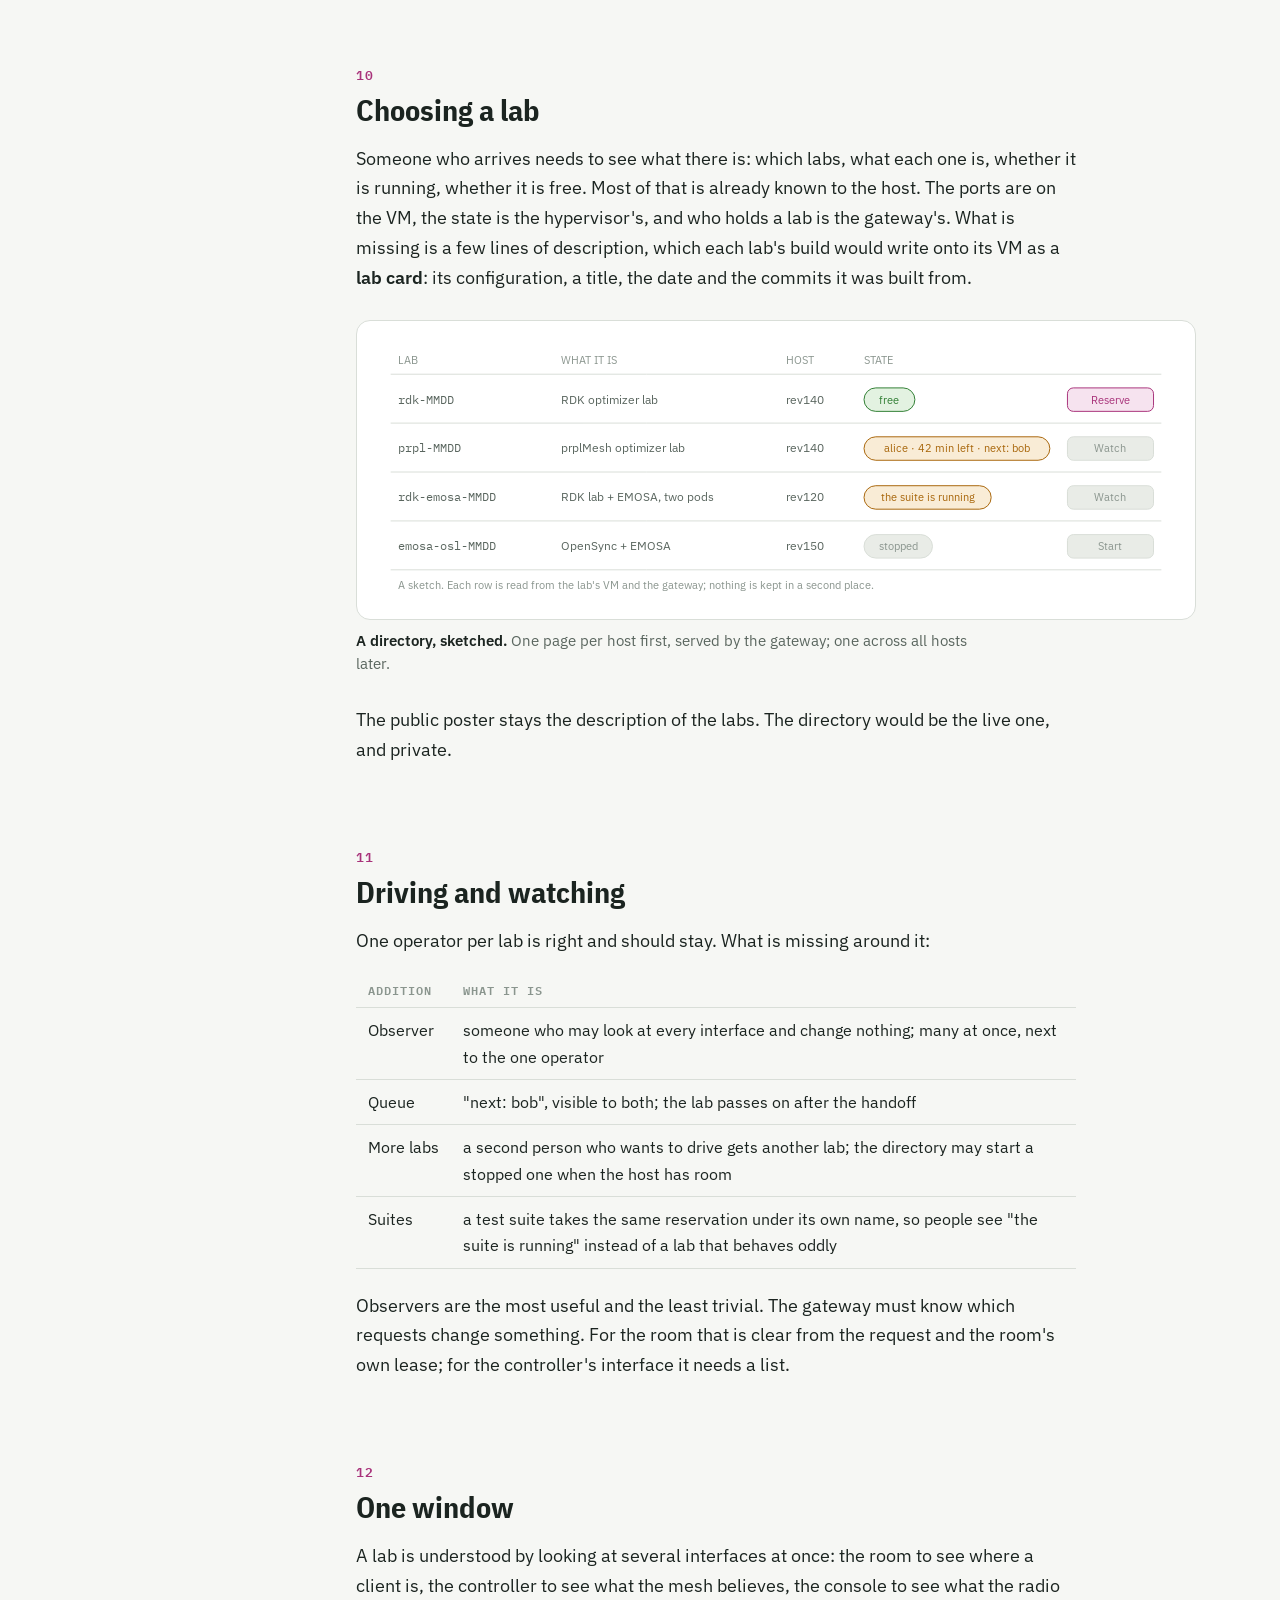
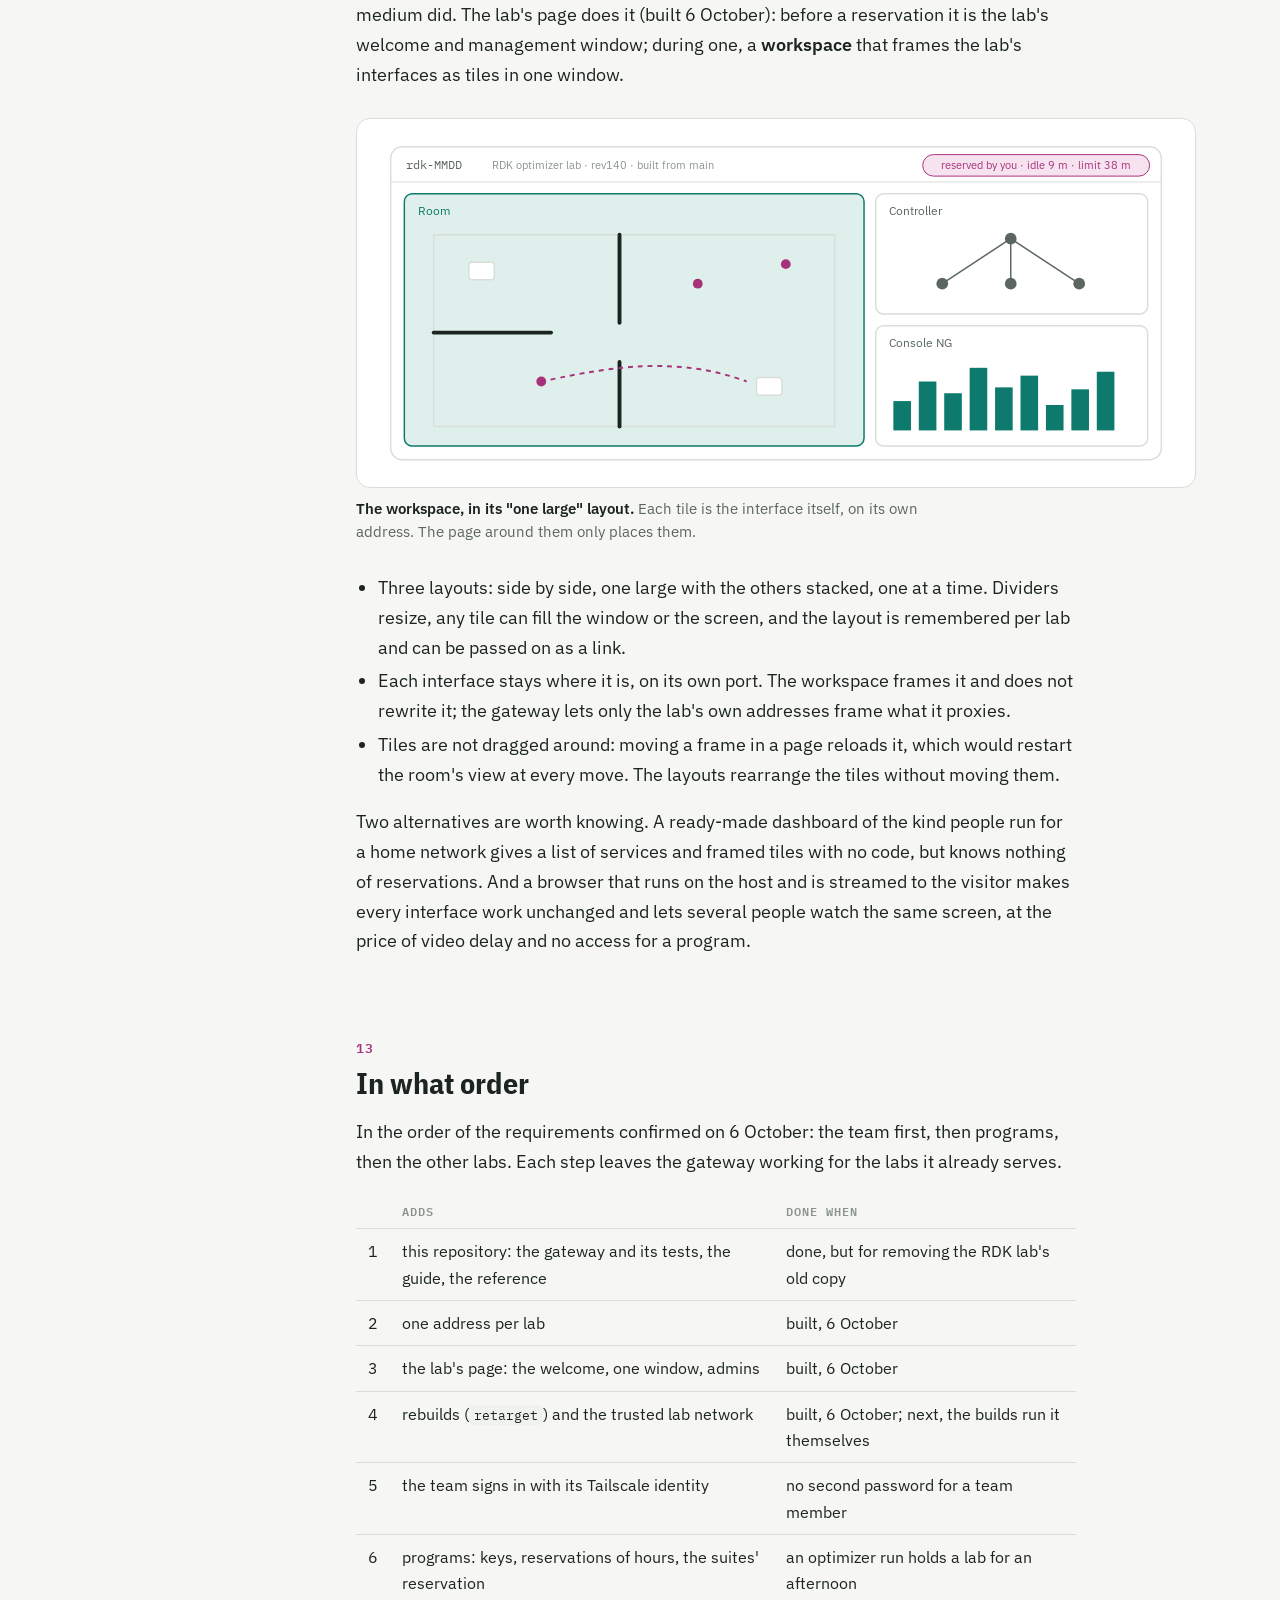
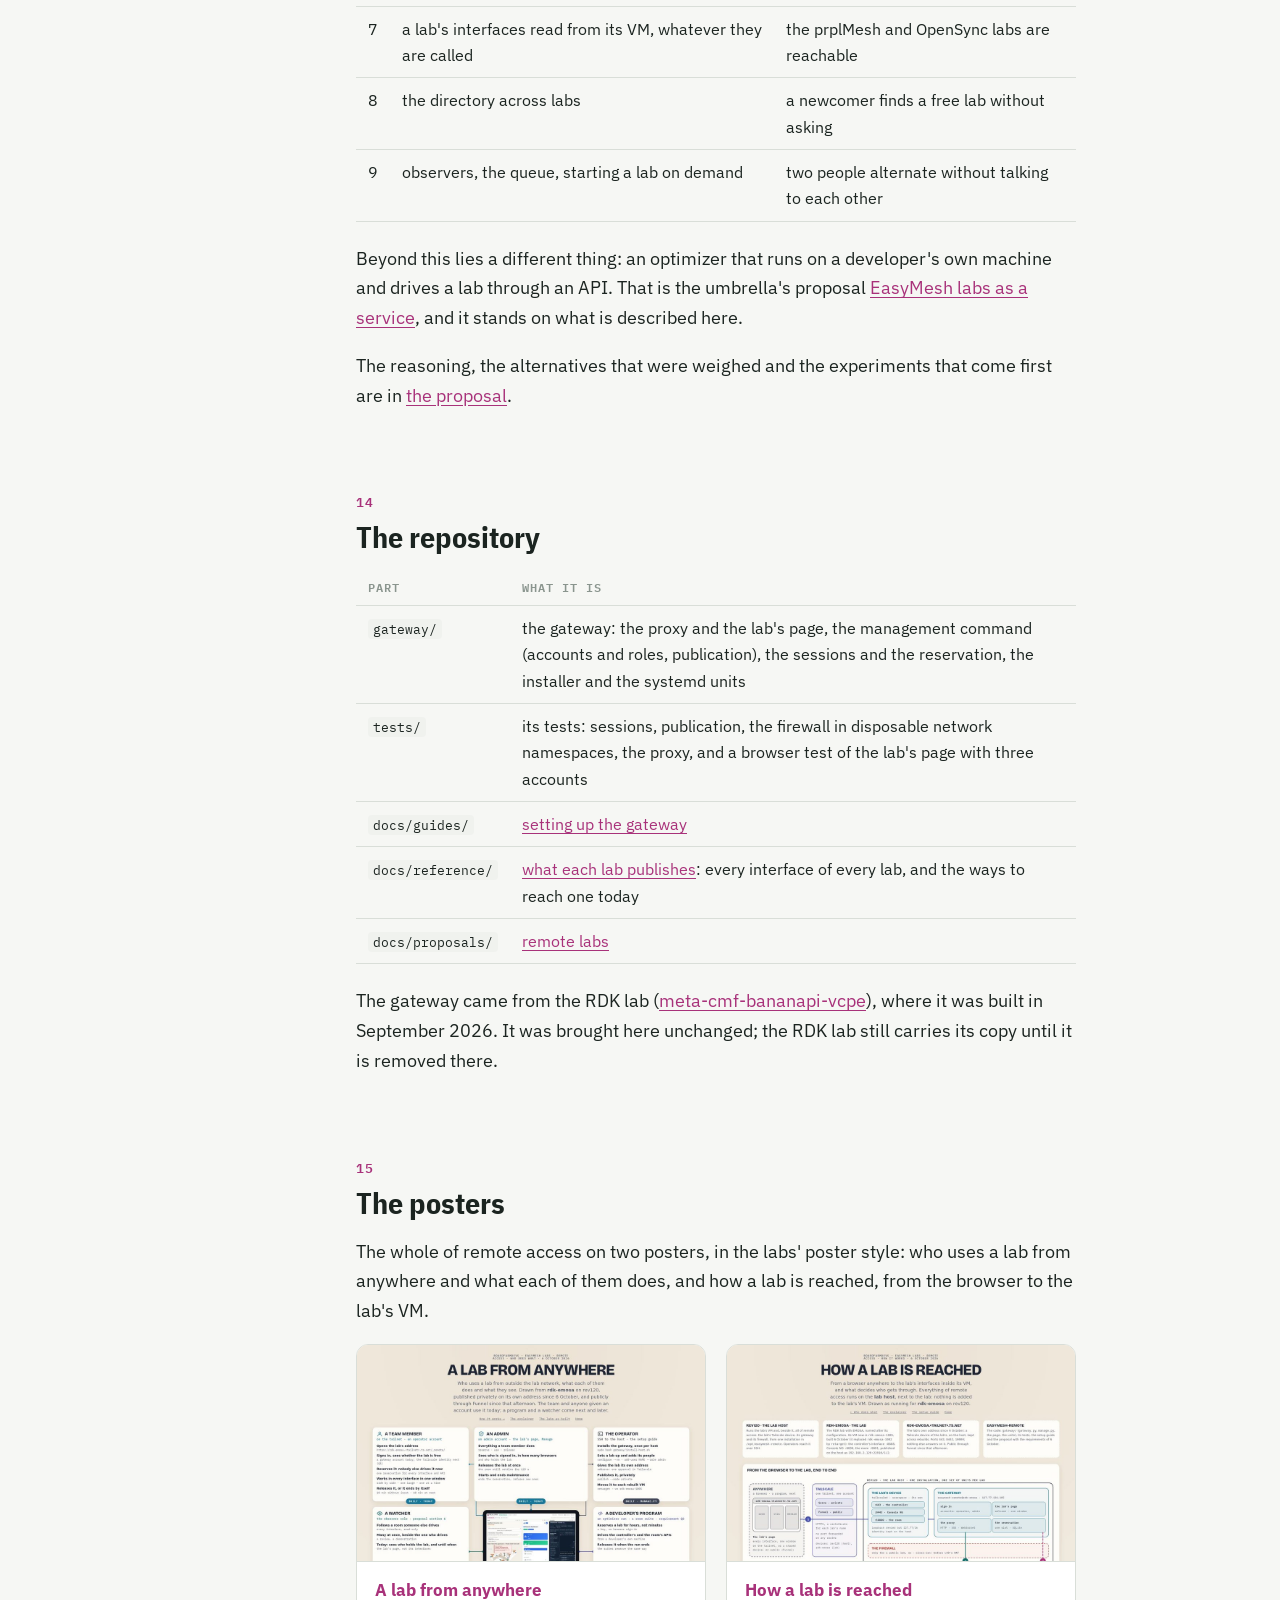
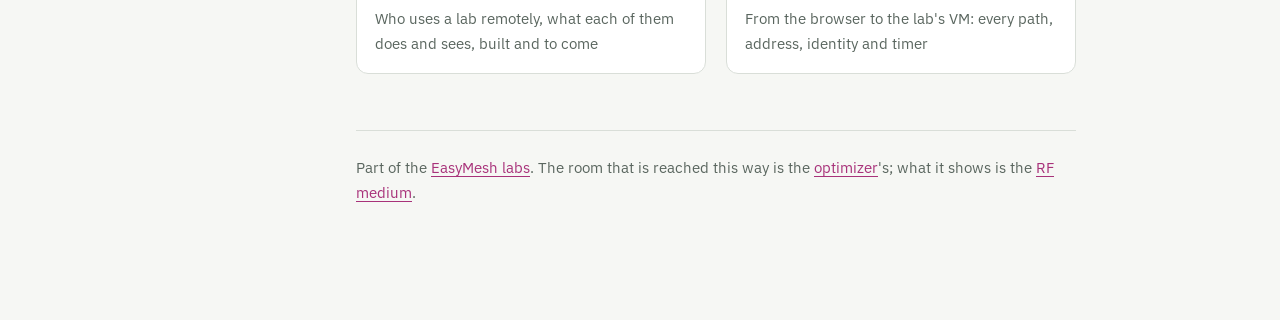
==== commit c5db96a1: "Cleanup: the endpoint reference's dated log replaced by what is checked now; the proposal's status, " ====
--- a/site/index.html
+++ b/site/index.html
@@ -372,7 +372,7 @@
 https://rdk-emosa.&lt;network&gt;:8443/       Console NG
 https://rdk-emosa.&lt;network&gt;:10000/      the room</code></pre>
 <p>The name is the lab's configuration (<code>rdk</code>, <code>prpl</code>, <code>rdk-emosa</code>),
-not its VM: a VM is renamed at every rebuild (<code>rdk-emosa-1002</code>, then the next
+not its VM: a VM is renamed at every rebuild (<code>rdk-emosa-1005</code>, then the next
 date), the lab's address stays. The name is a small network node of the lab's own, run by
 the gateway on the lab's host beside the host's own; it is not put inside the lab's VM,
 where every port of the VM would be on the network and the image would carry a key.</p>
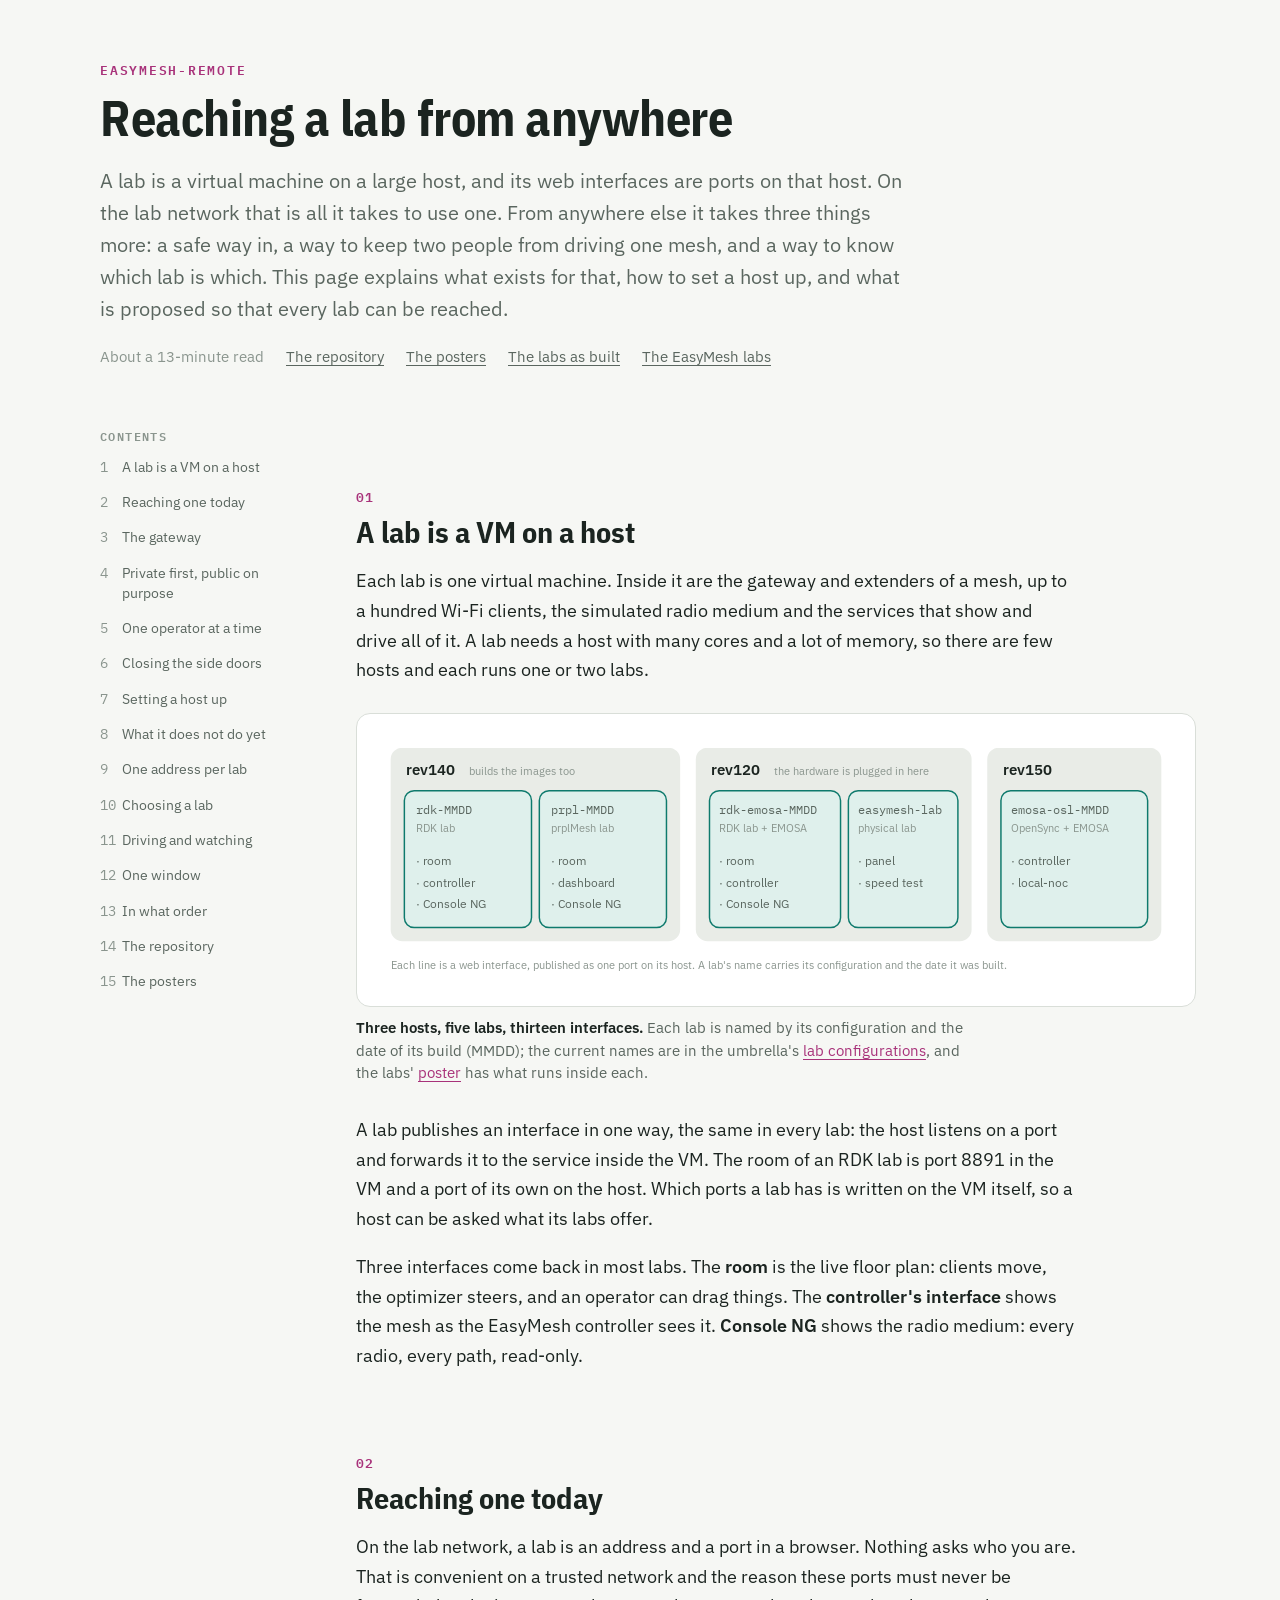
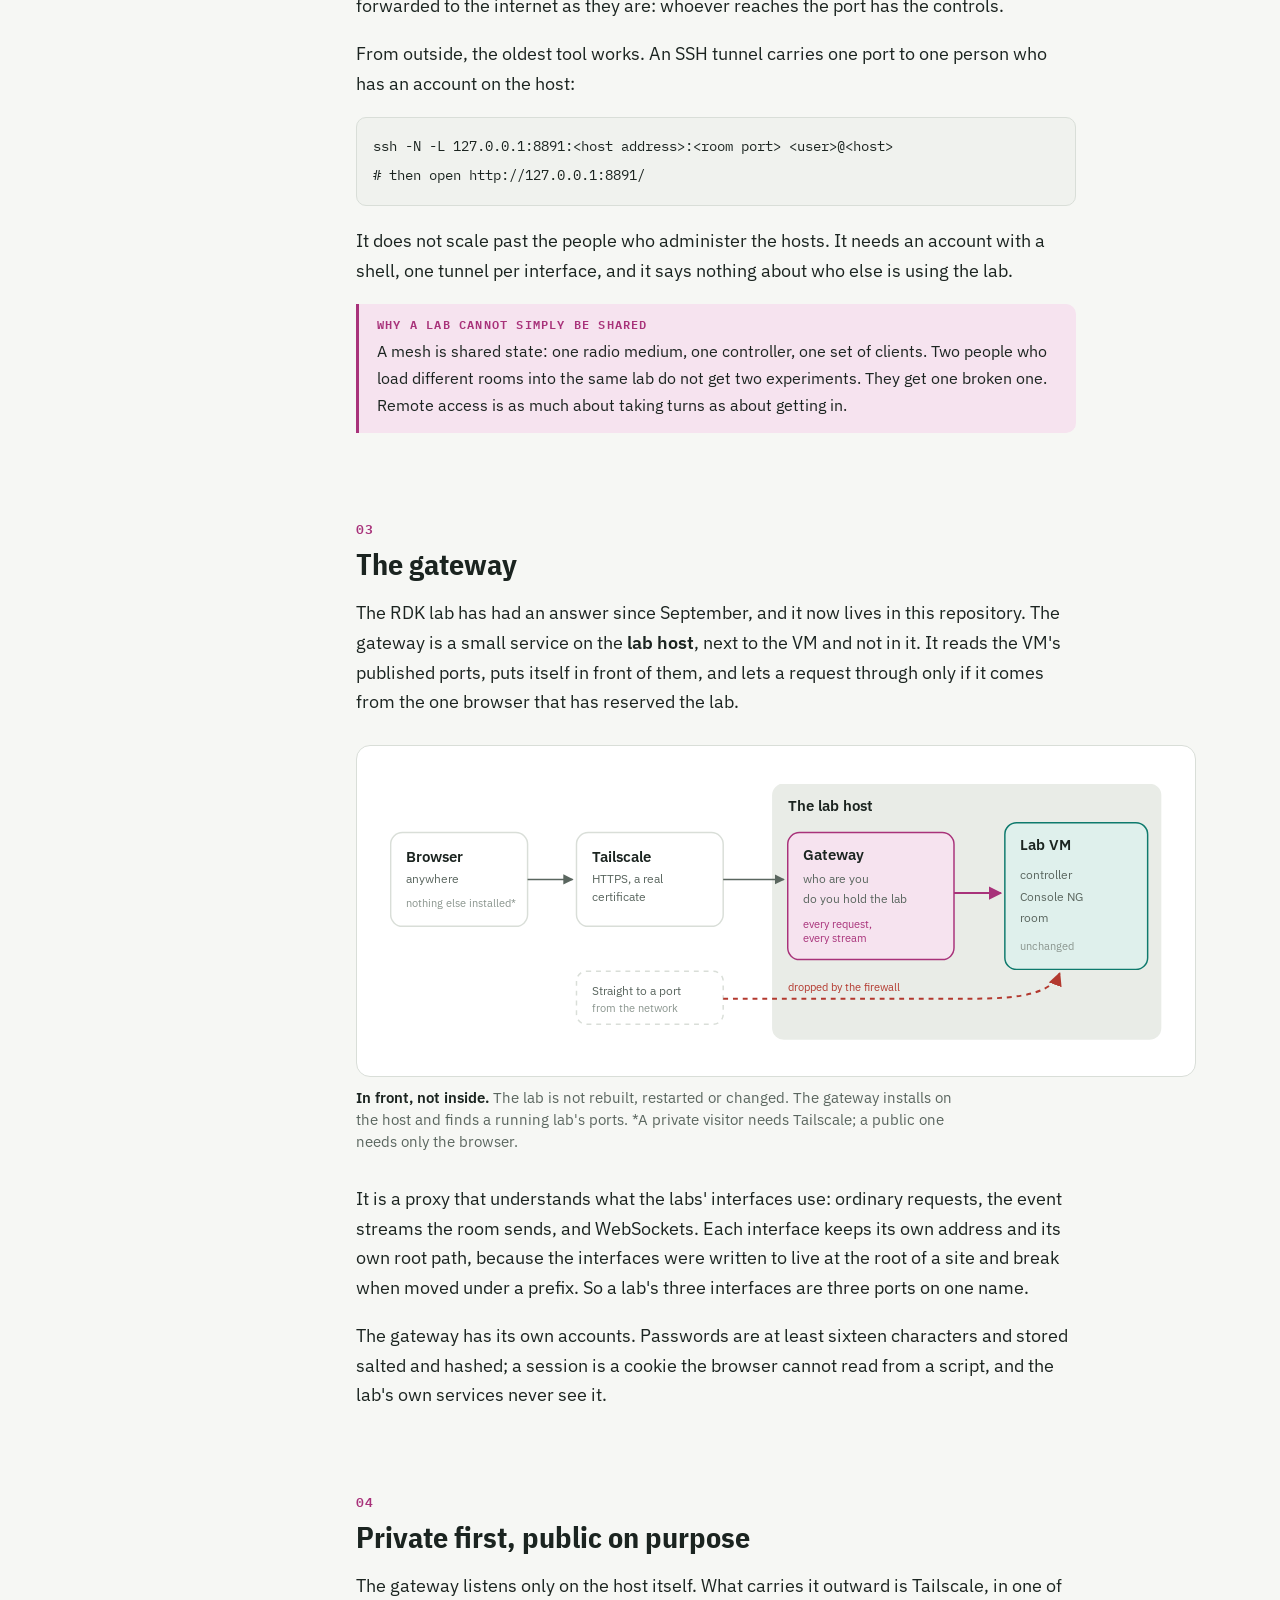
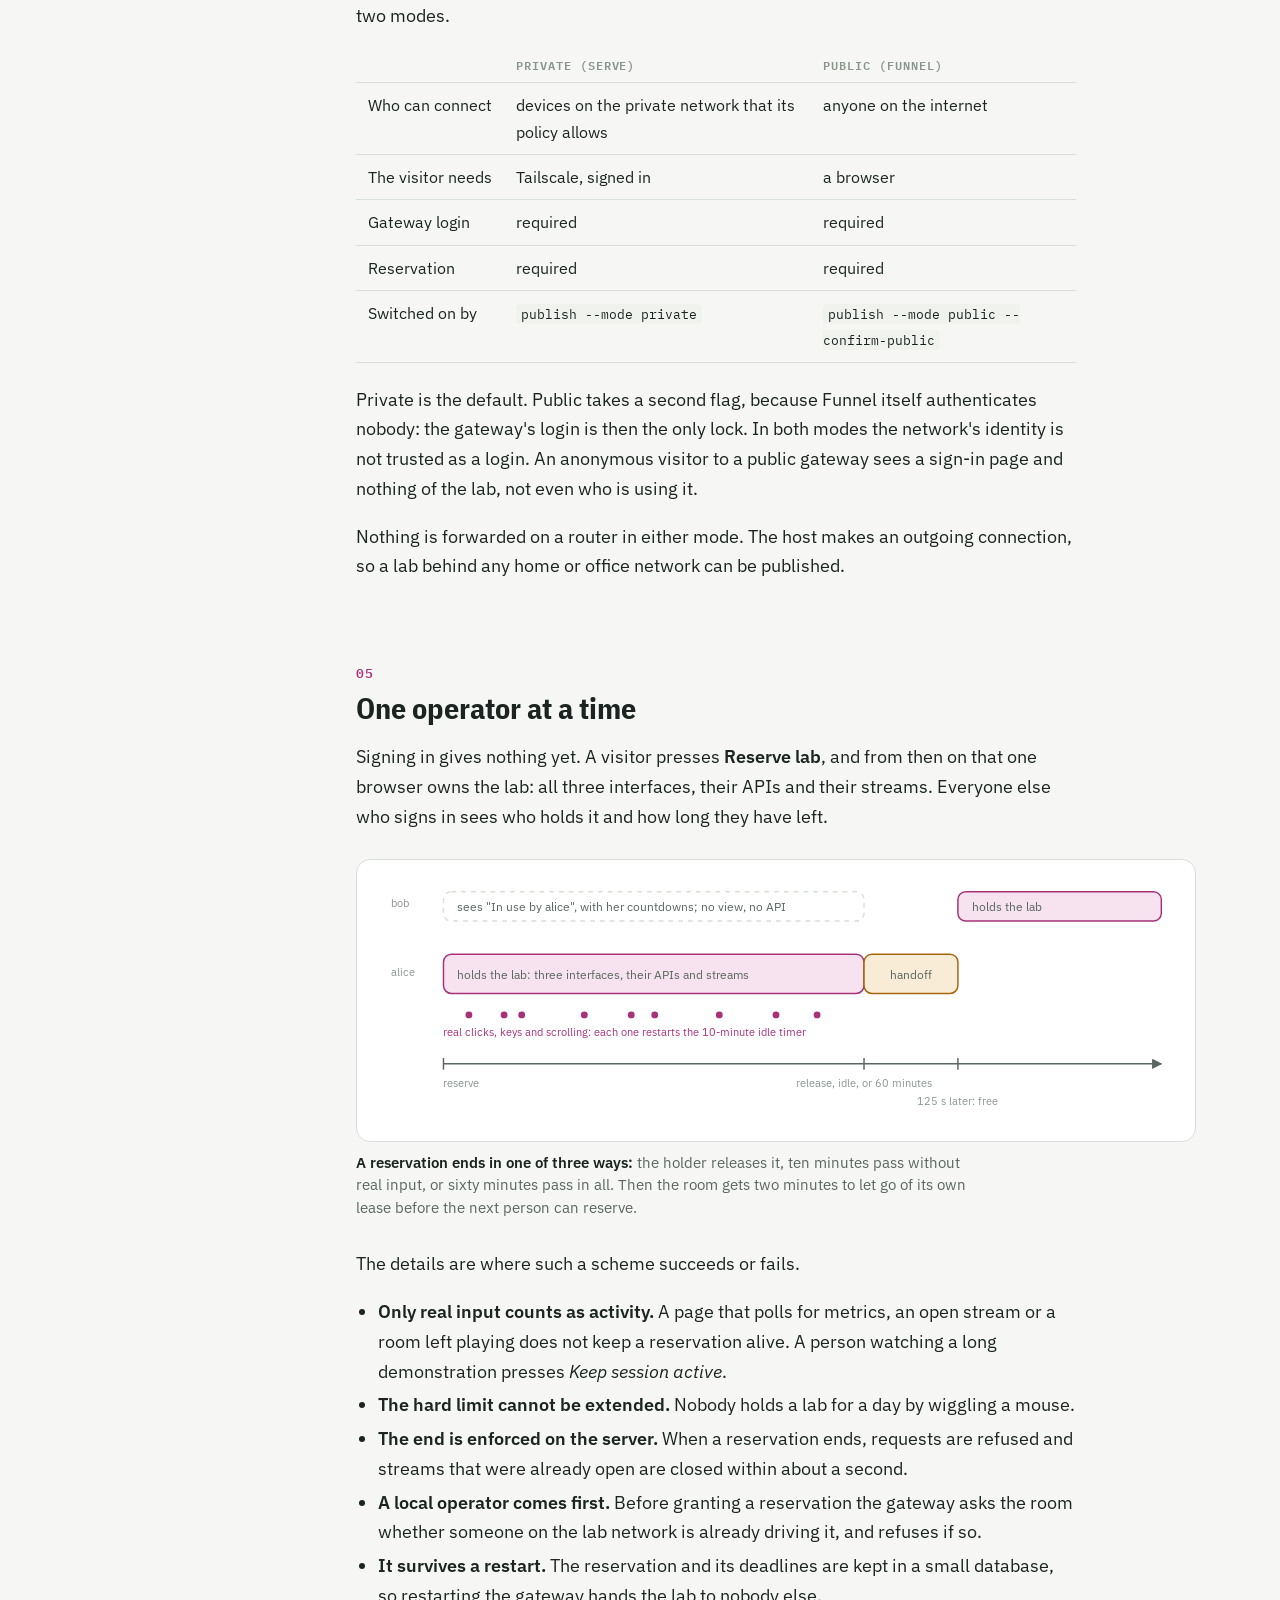
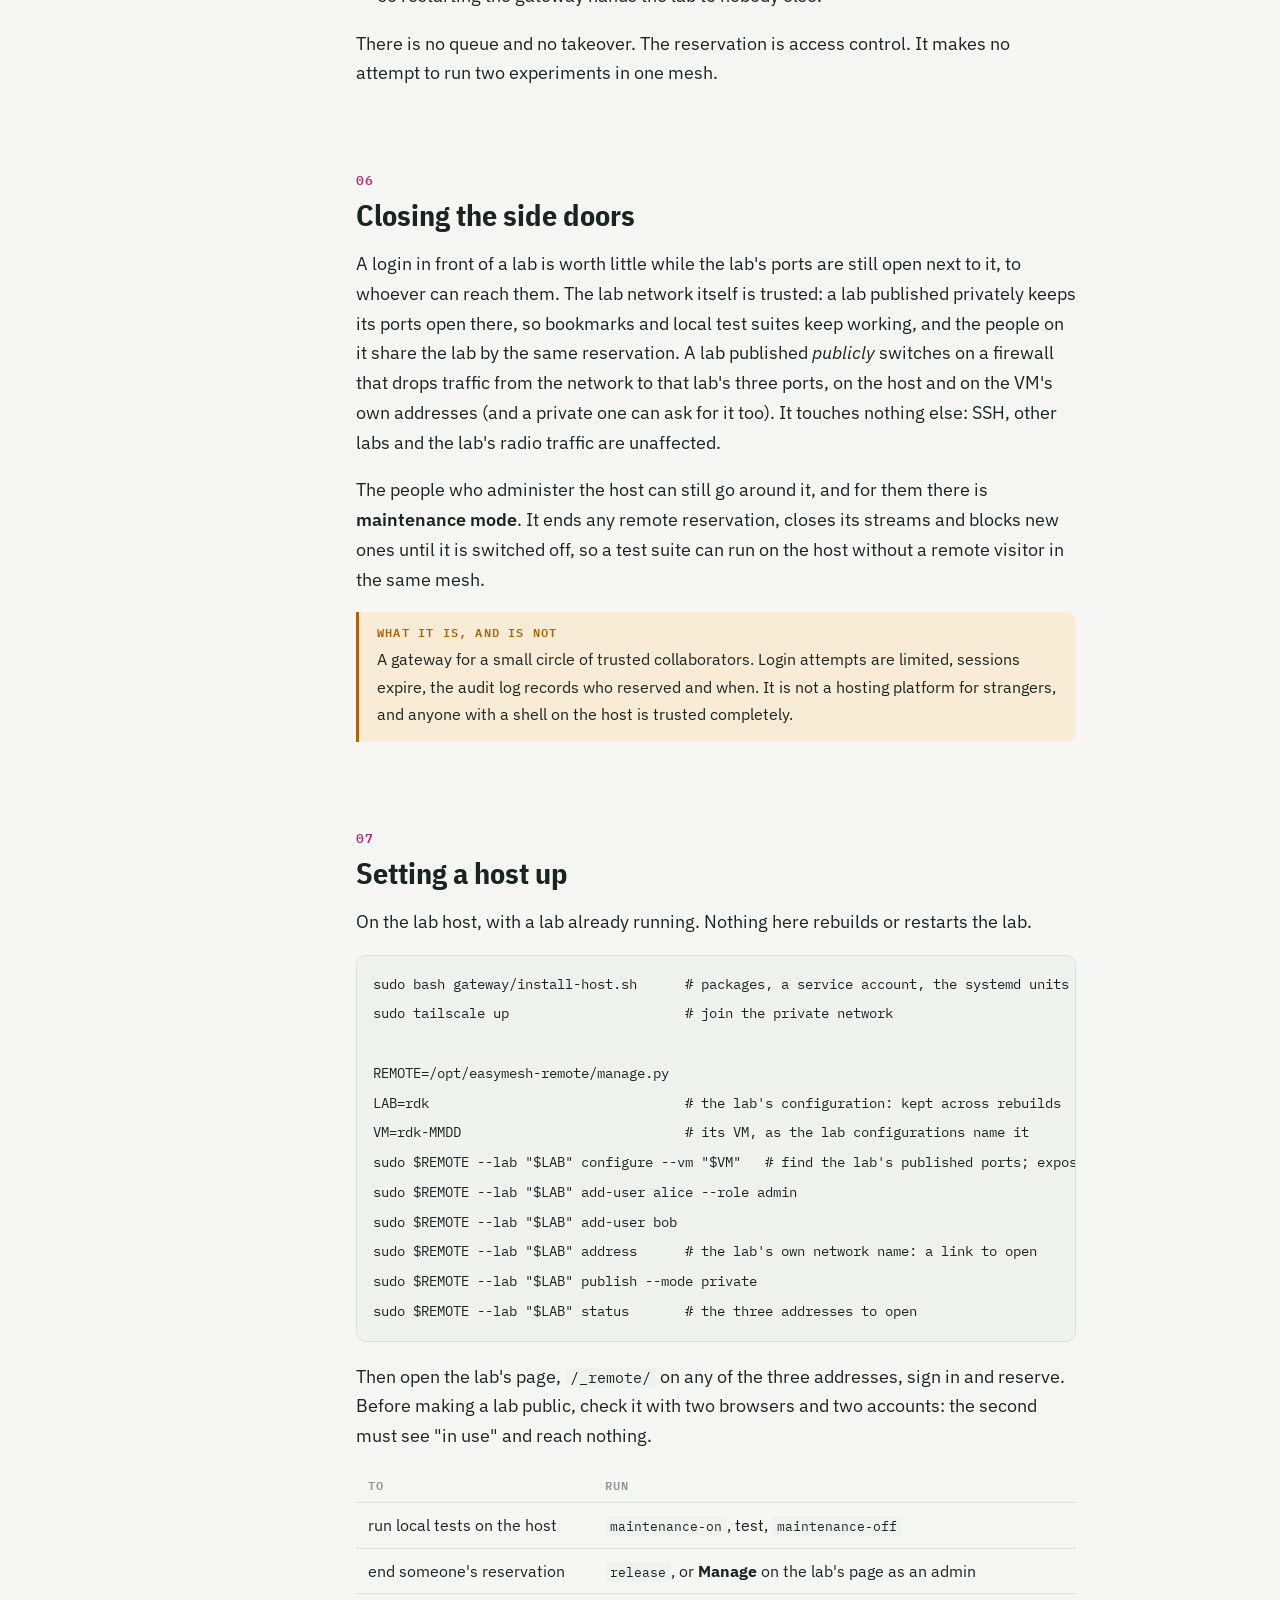
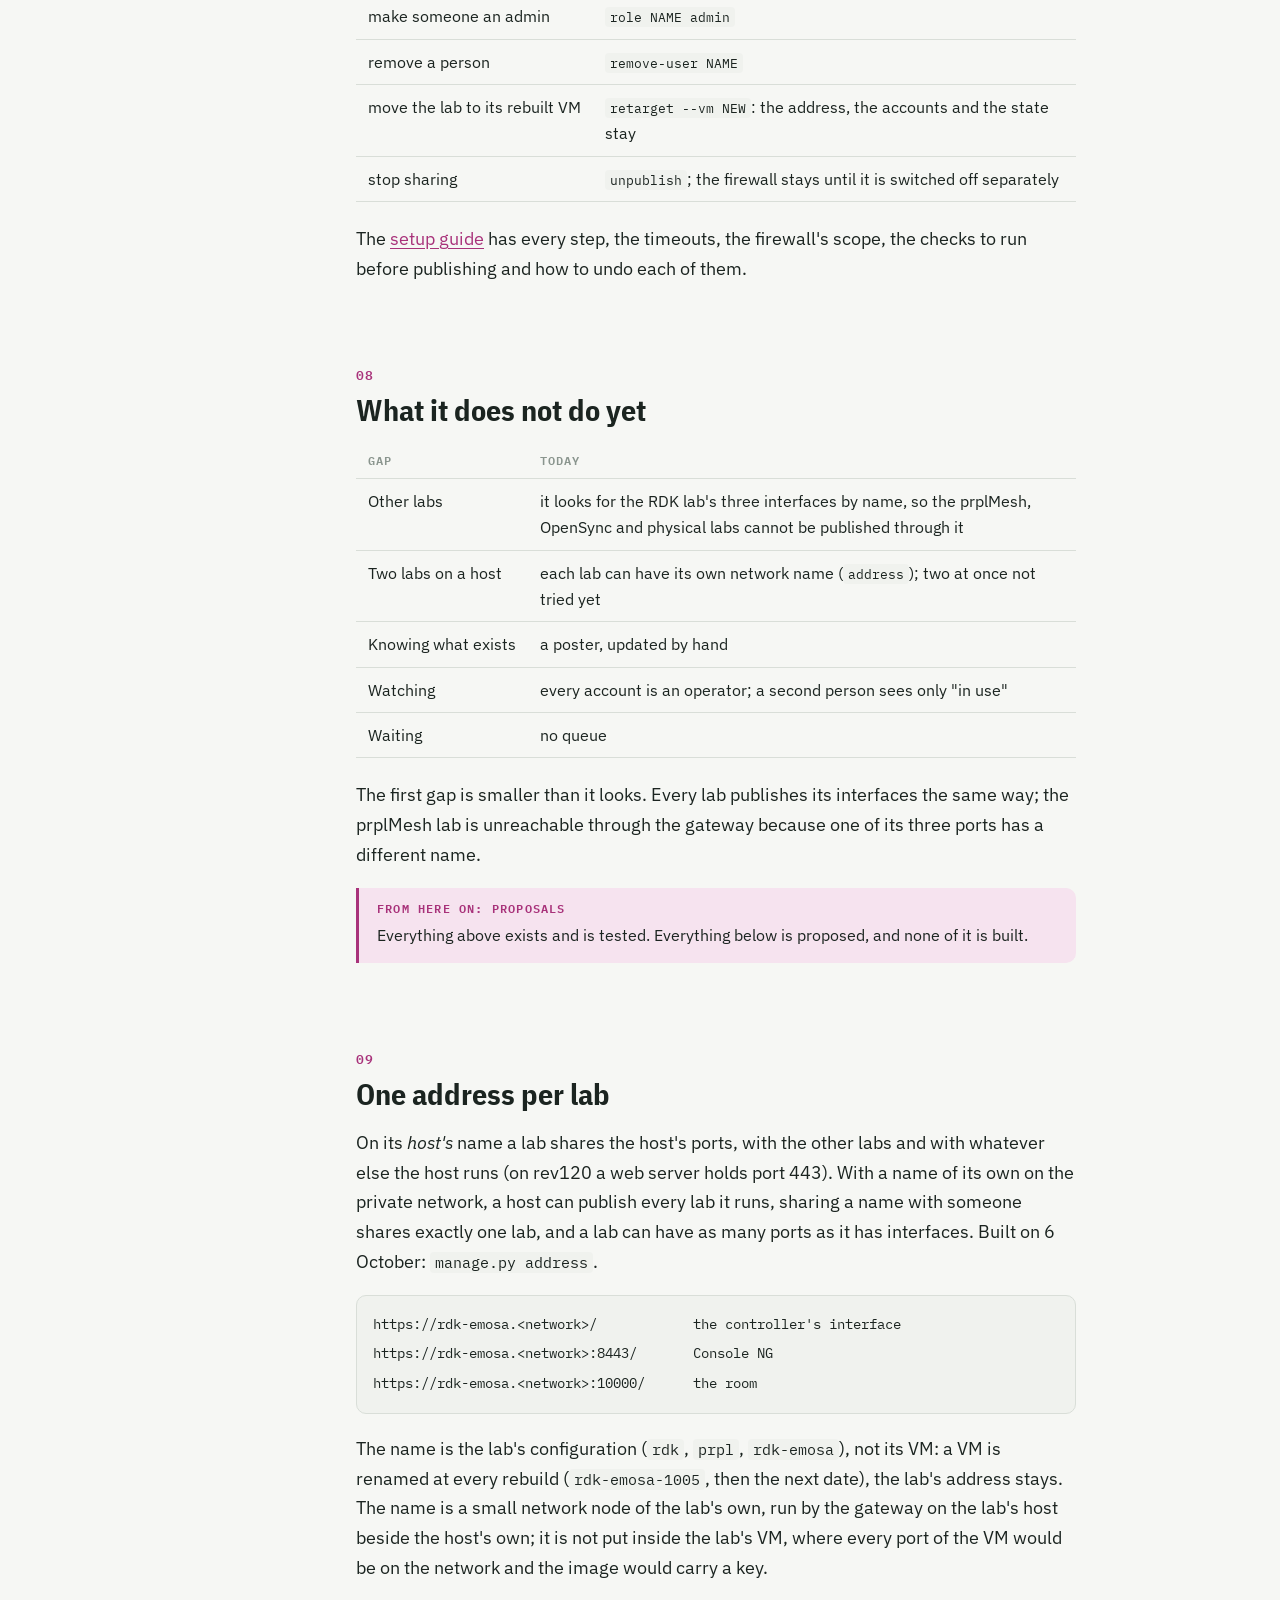
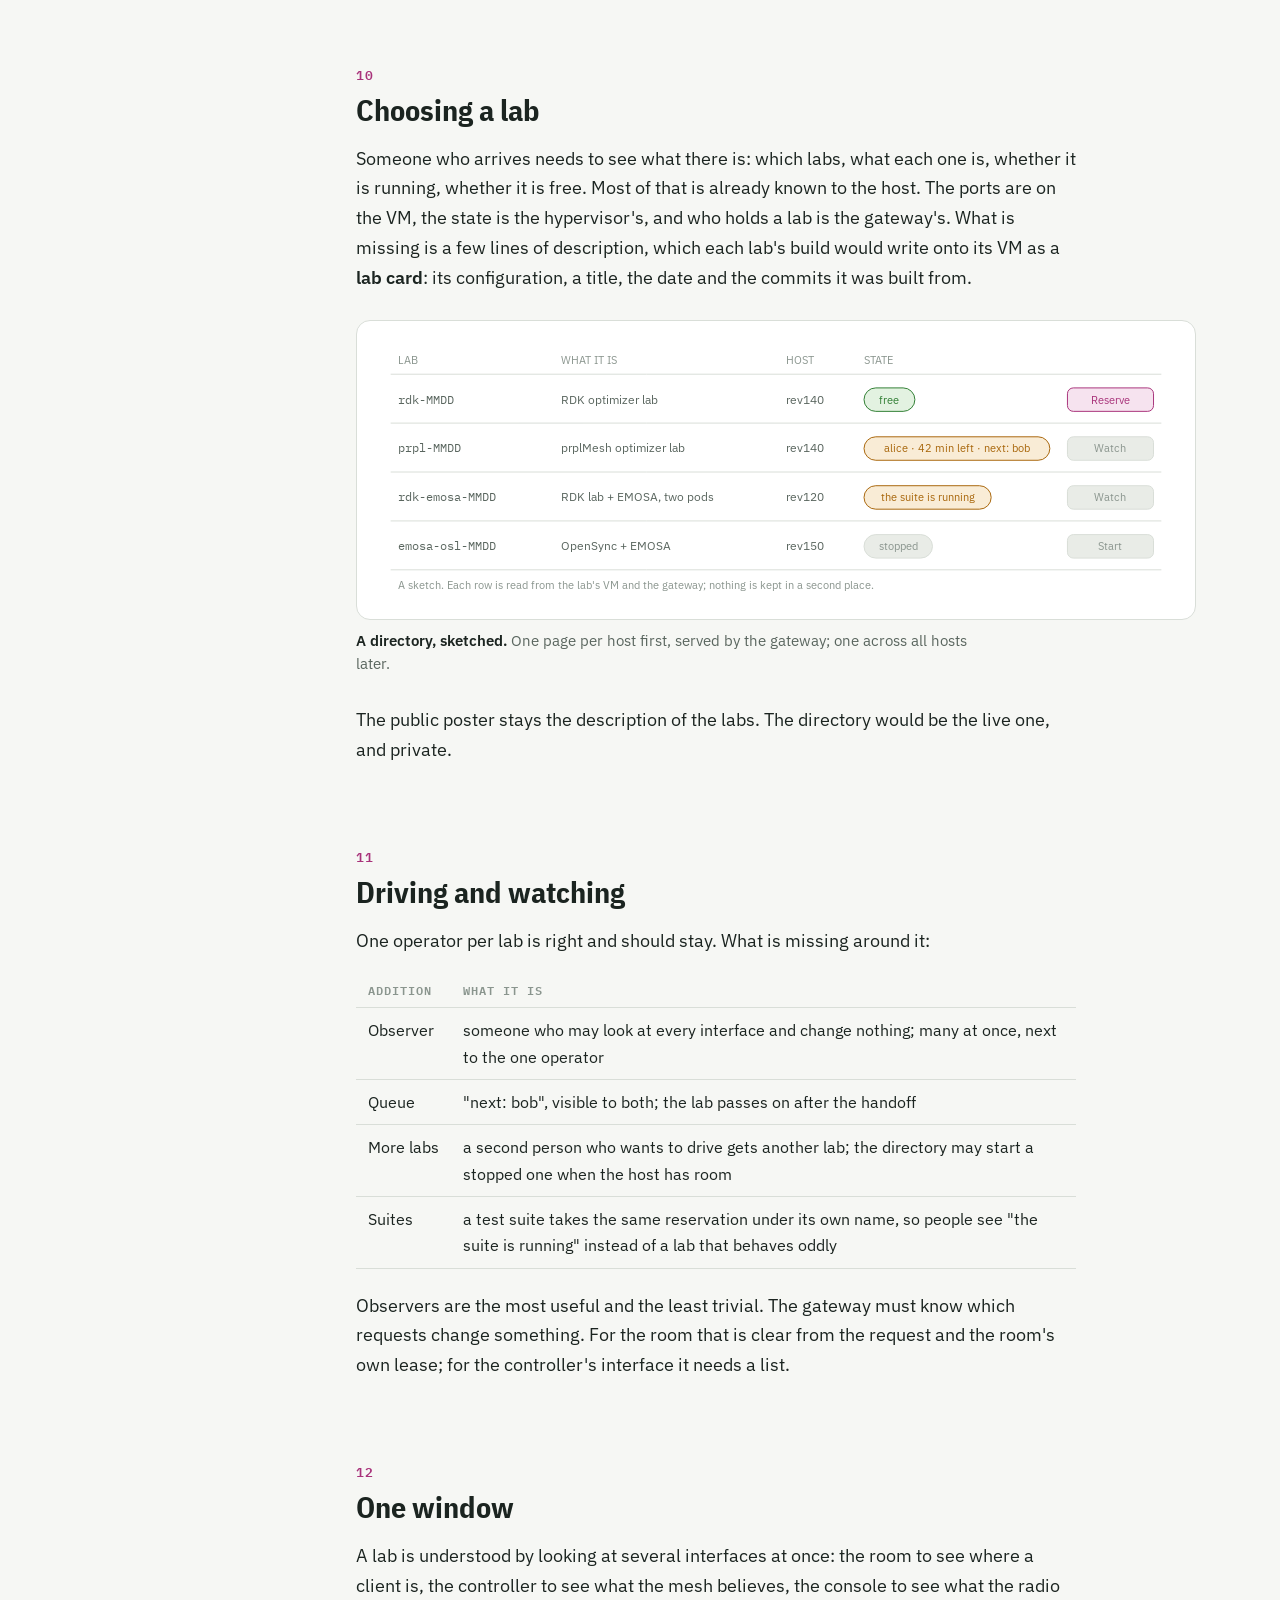
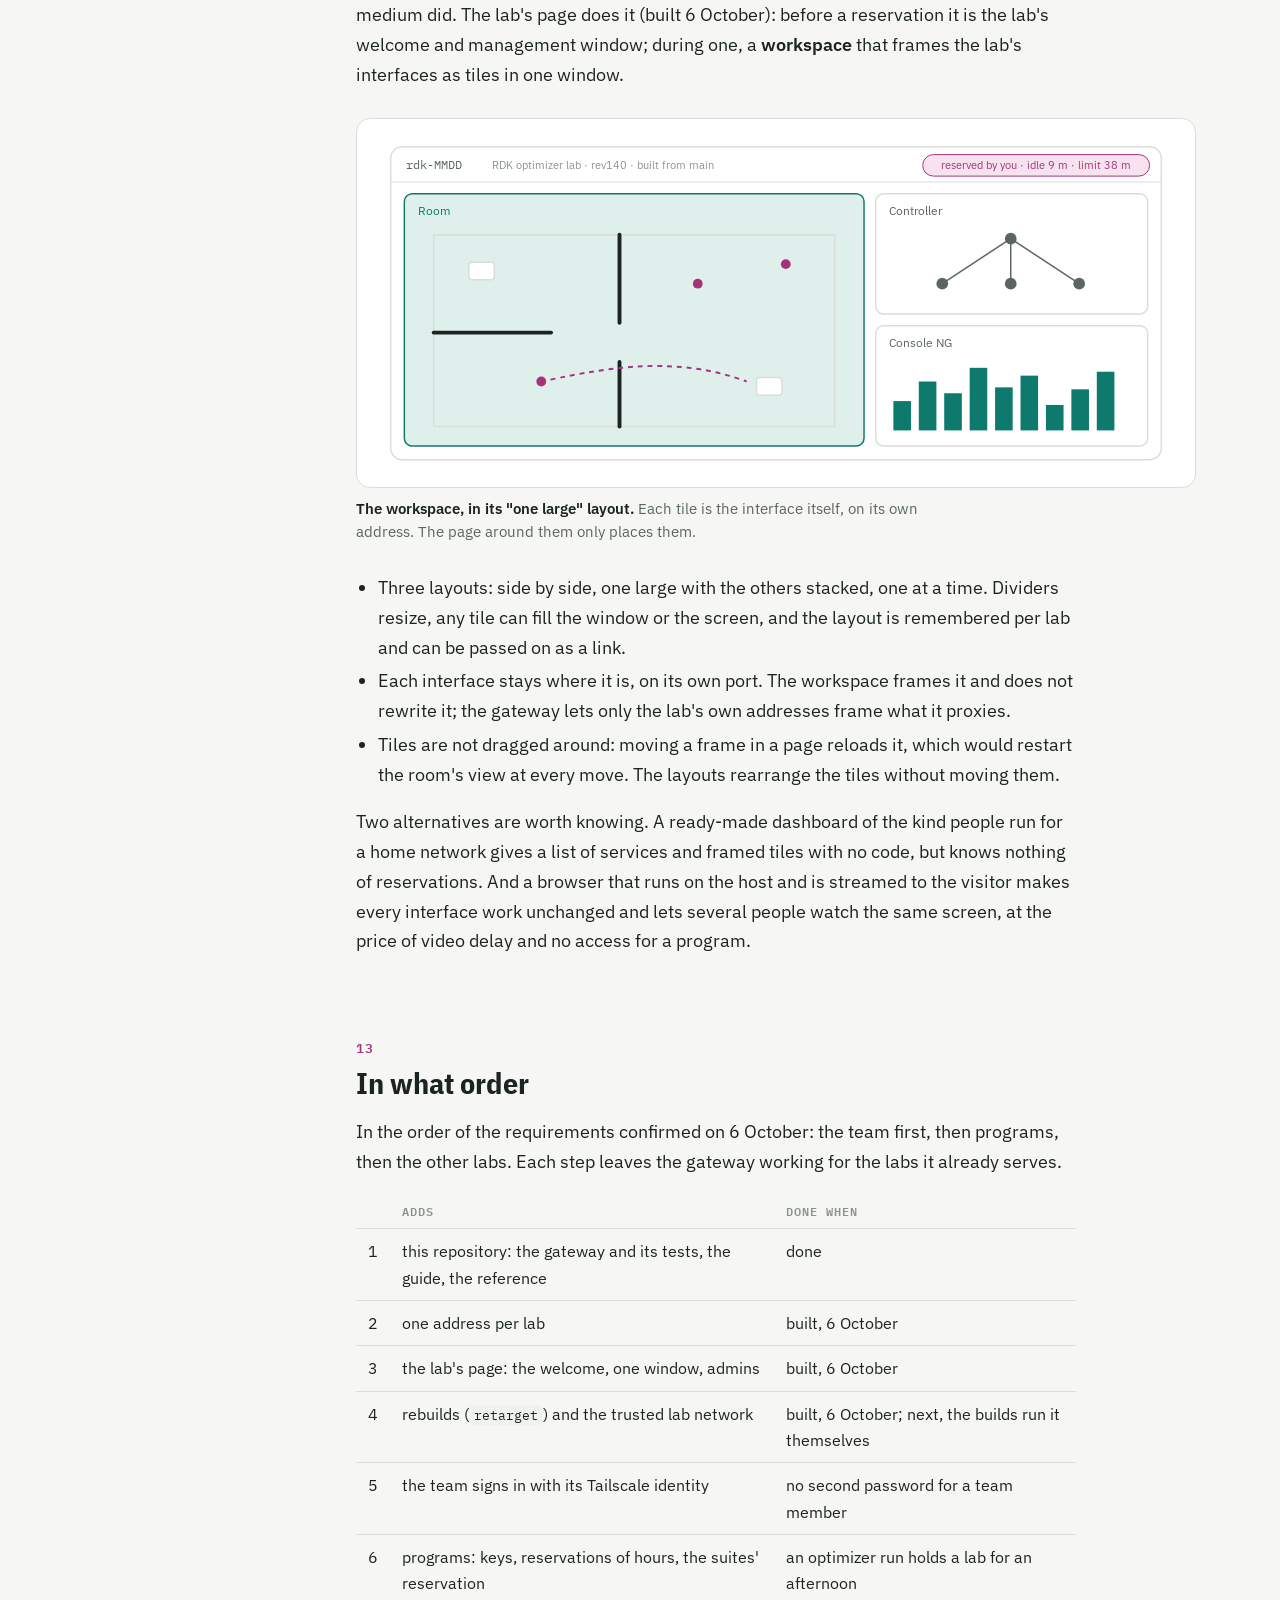
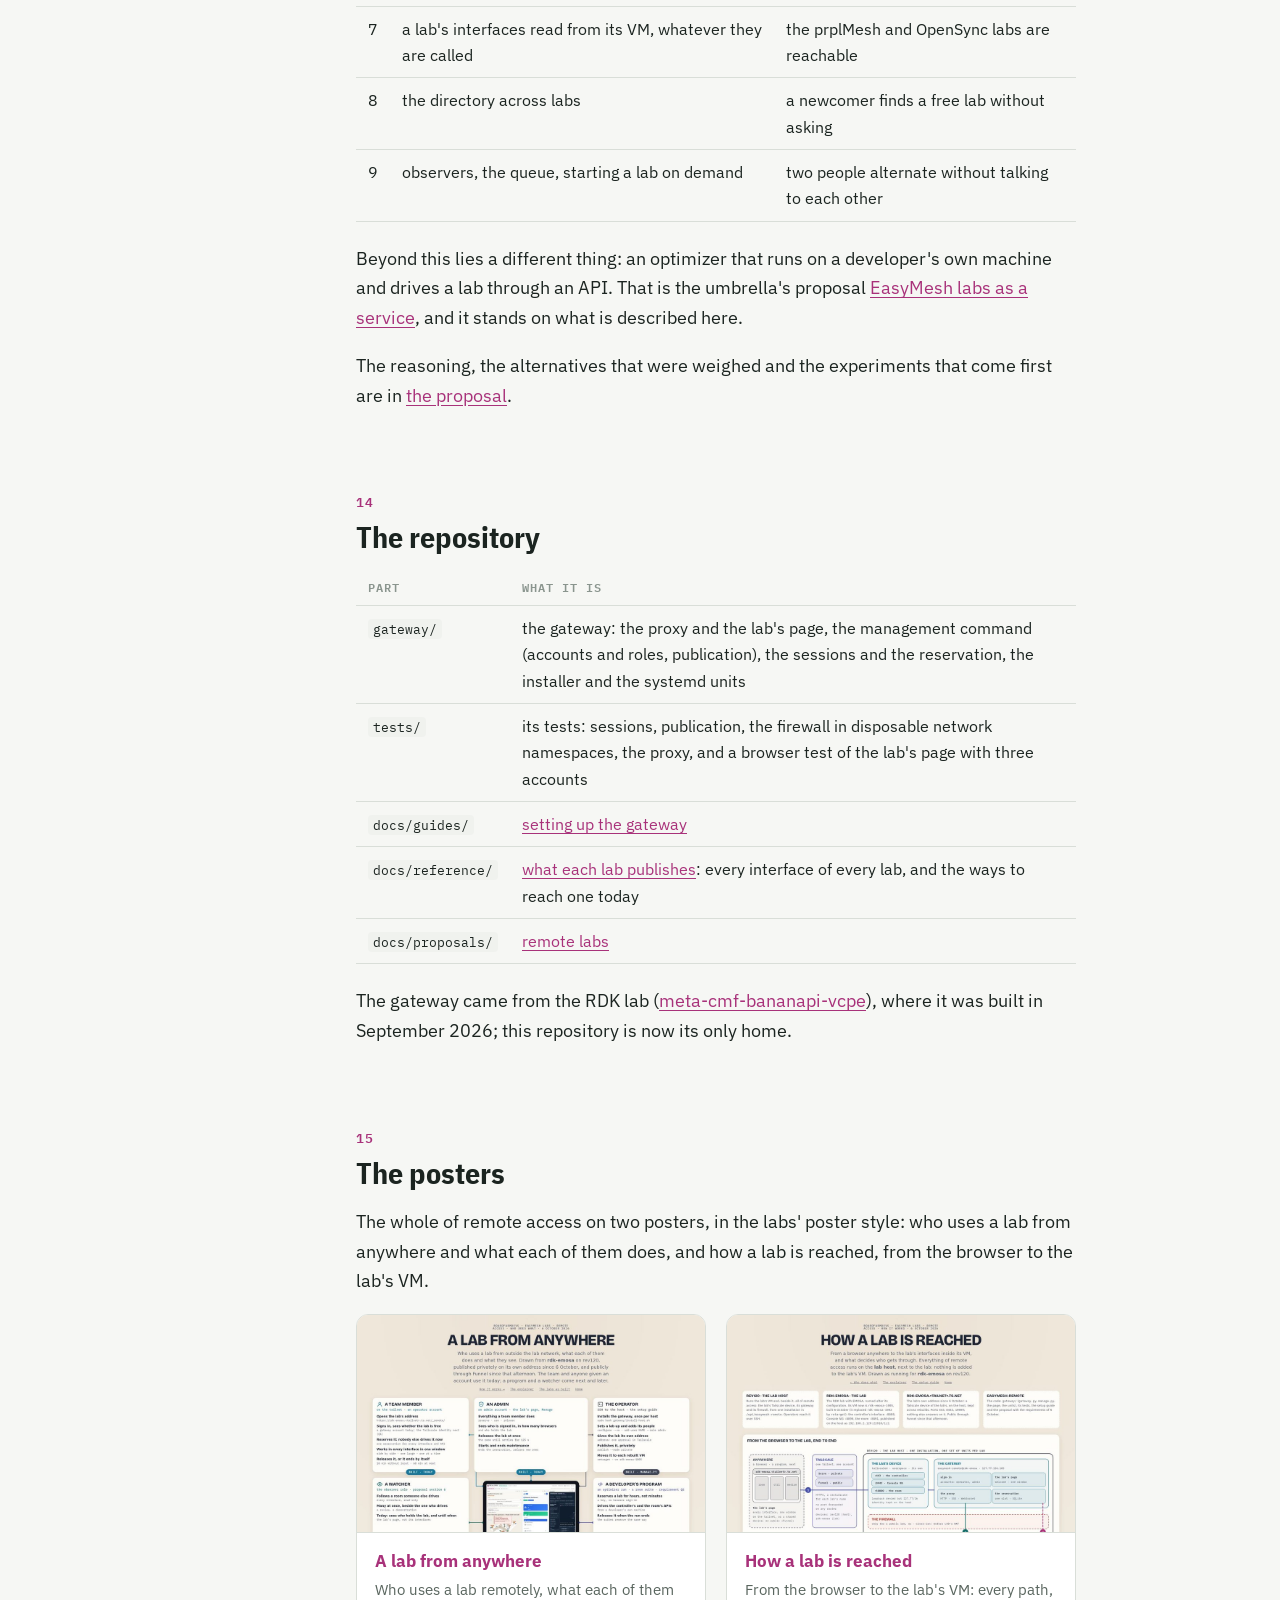
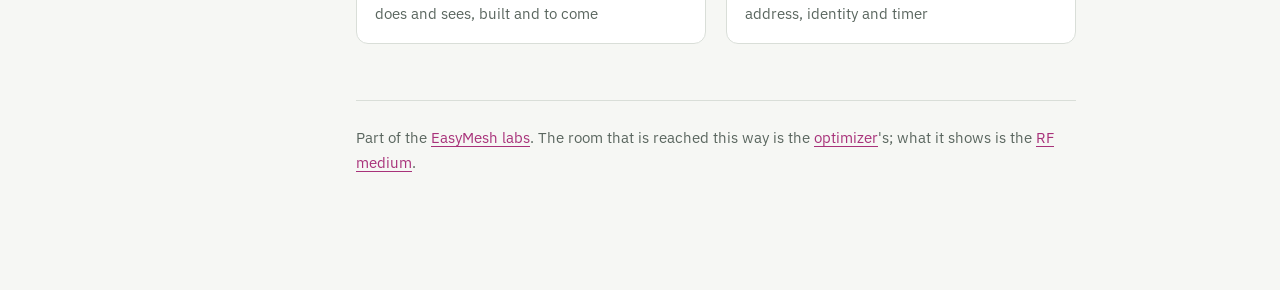
==== commit 36a3edf2: "The RDK lab's copy of the gateway is removed (meta-cmf 1bf7e7e): this repository is its only home; s" ====
--- a/site/index.html
+++ b/site/index.html
@@ -530,7 +530,7 @@
 <div class="table-wrap"><table>
 <thead><tr><th></th><th>Adds</th><th>Done when</th></tr></thead>
 <tbody>
-<tr><td class="num">1</td><td>this repository: the gateway and its tests, the guide, the reference</td><td>done, but for removing the RDK lab's old copy</td></tr>
+<tr><td class="num">1</td><td>this repository: the gateway and its tests, the guide, the reference</td><td>done</td></tr>
 <tr><td class="num">2</td><td>one address per lab</td><td>built, 6 October</td></tr>
 <tr><td class="num">3</td><td>the lab's page: the welcome, one window, admins</td><td>built, 6 October</td></tr>
 <tr><td class="num">4</td><td>rebuilds (<code>retarget</code>) and the trusted lab network</td><td>built, 6 October; next, the builds run it themselves</td></tr>
@@ -562,8 +562,7 @@
 </tbody></table></div>
 <p>The gateway came from the RDK lab
 (<a href="https://vcpe.dev/meta-cmf-bananapi-vcpe/">meta-cmf-bananapi-vcpe</a>), where it was
-built in September 2026. It was brought here unchanged; the RDK lab still
-carries its copy until it is removed there.</p>
+built in September 2026; this repository is now its only home.</p>
 </section>
 
 <section id="posters">
